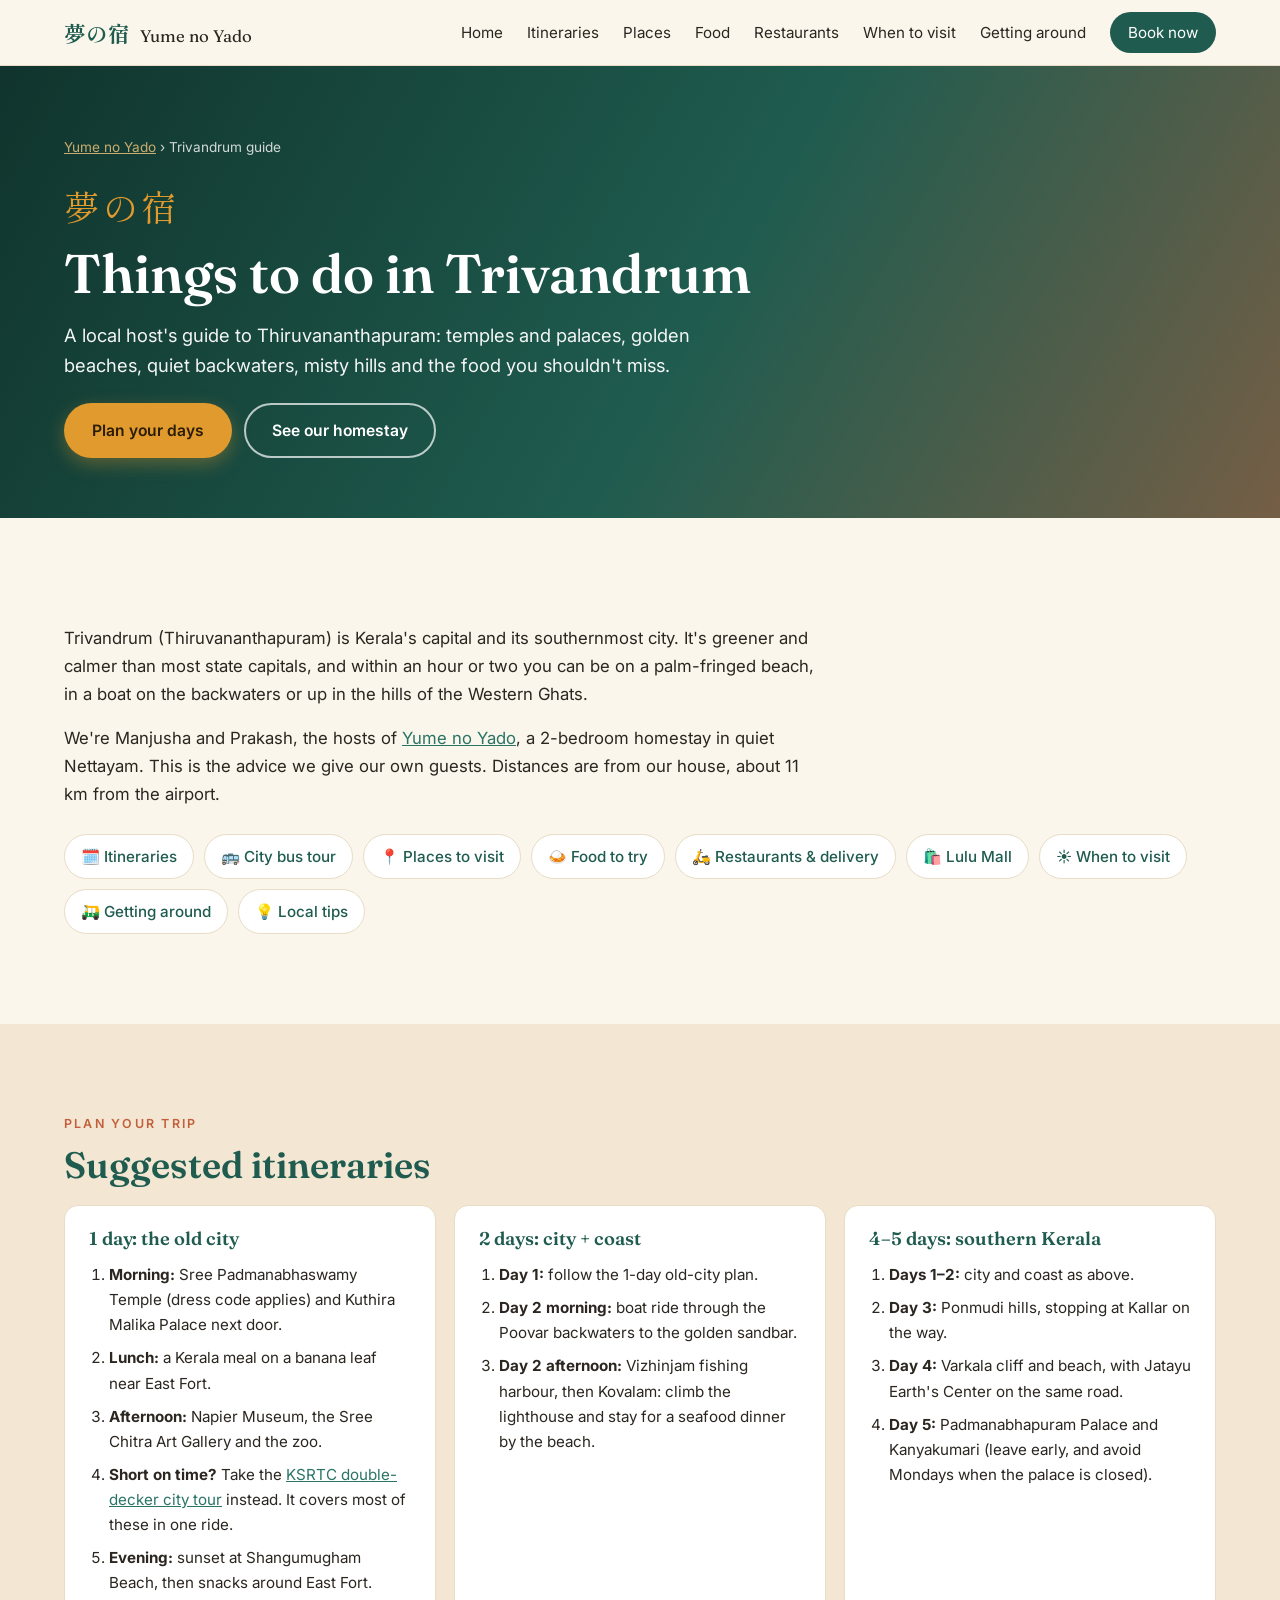
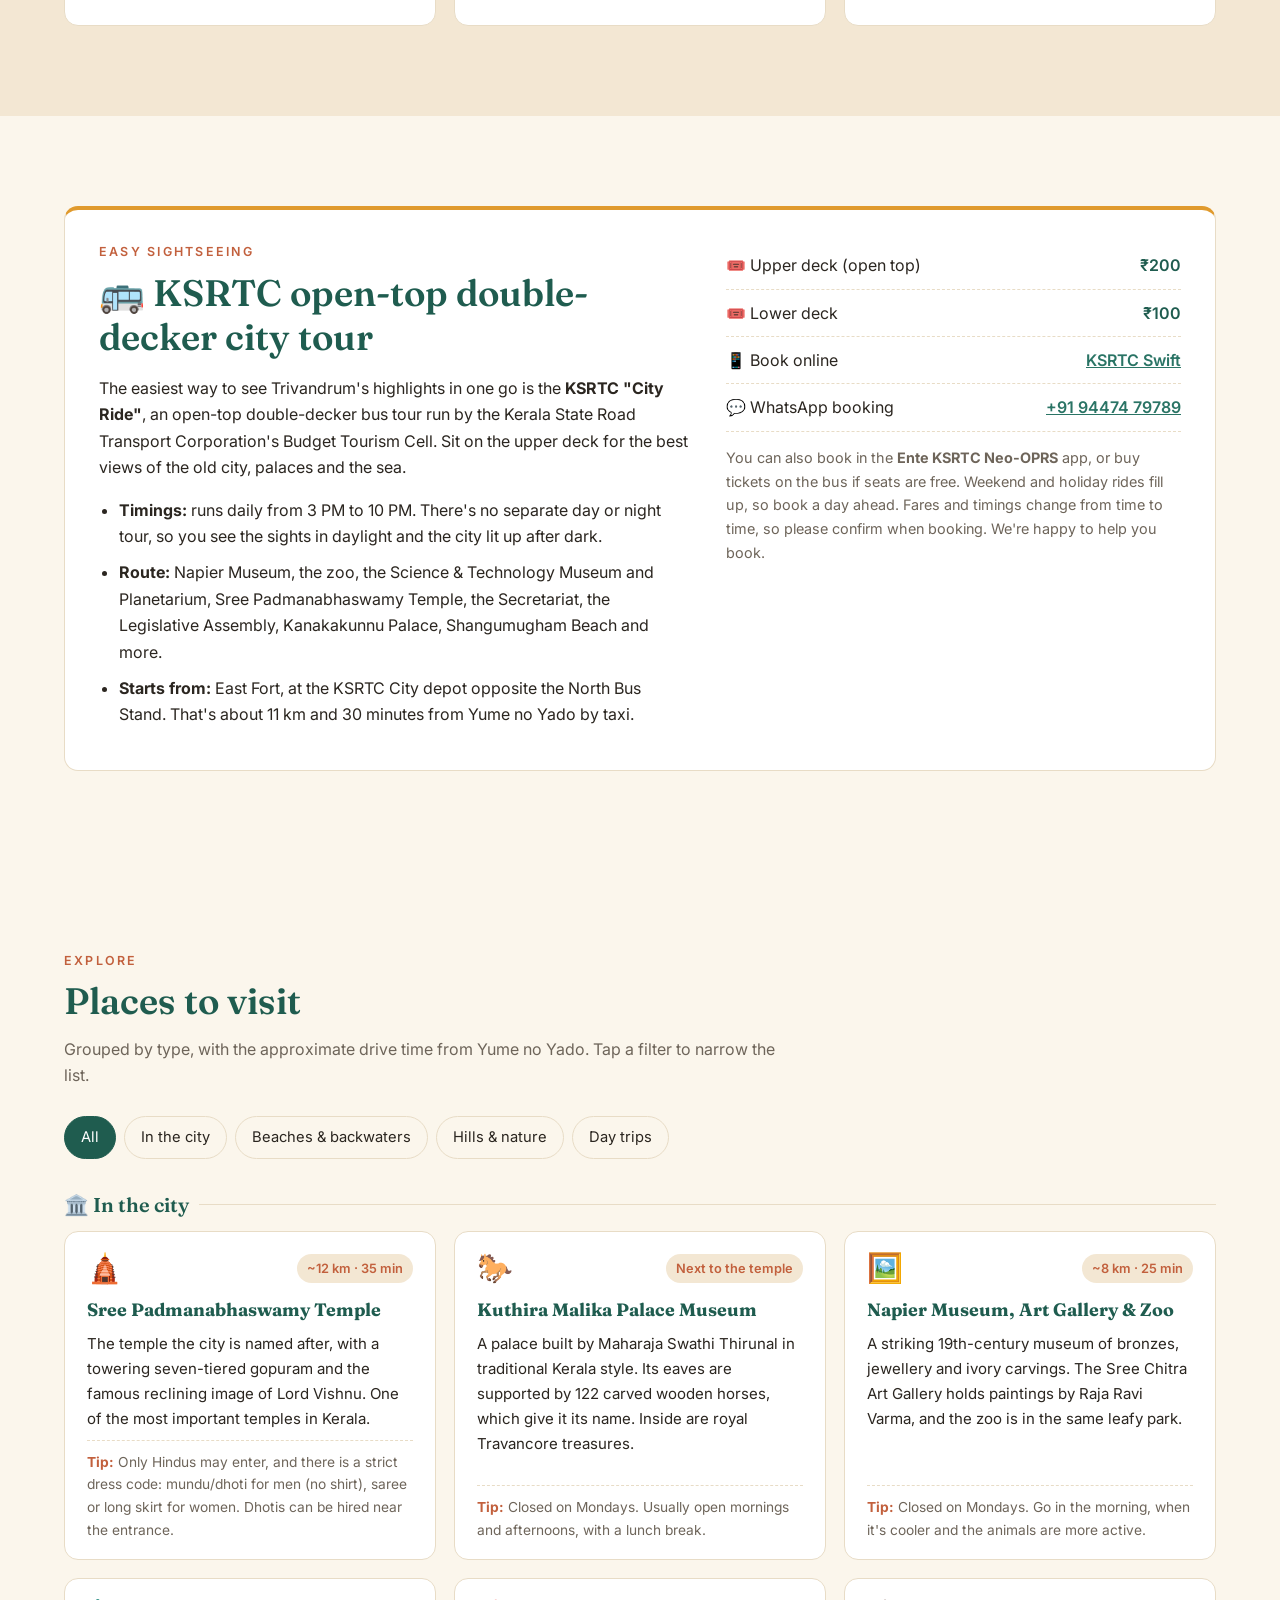
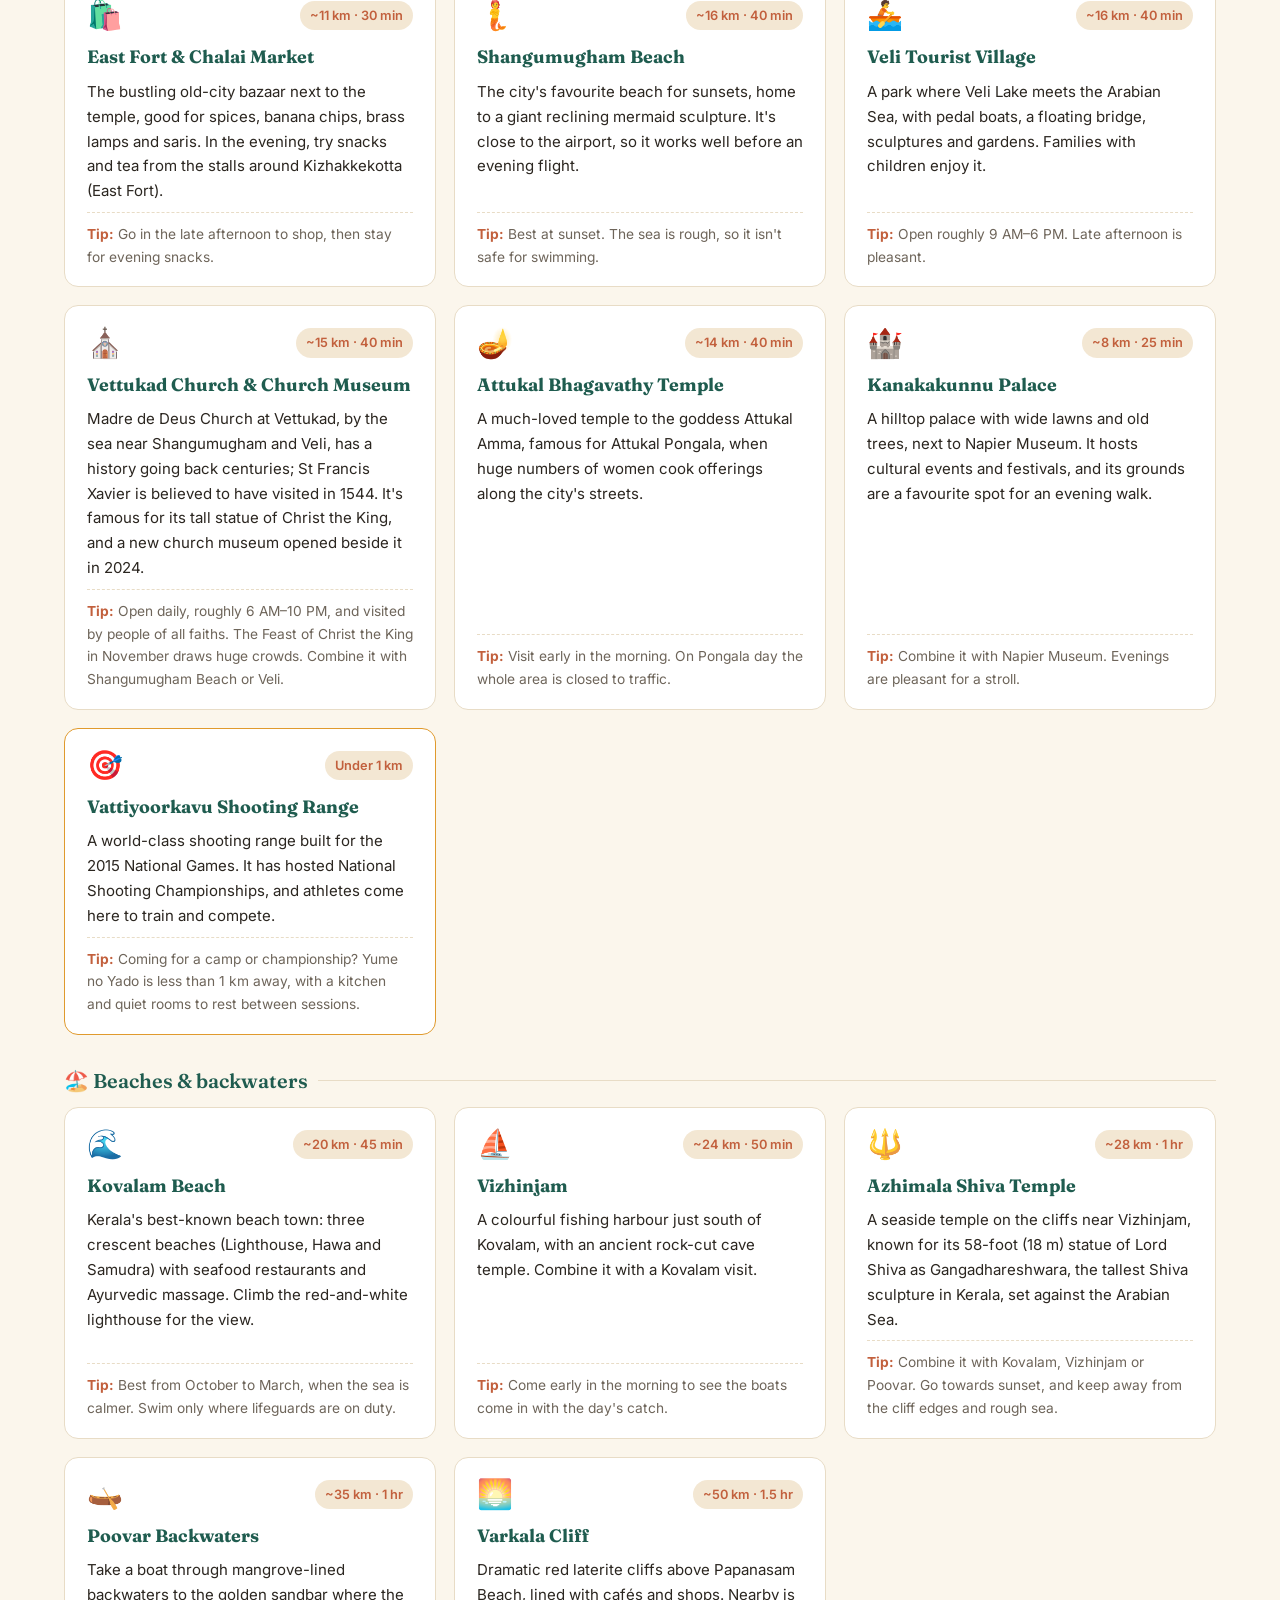
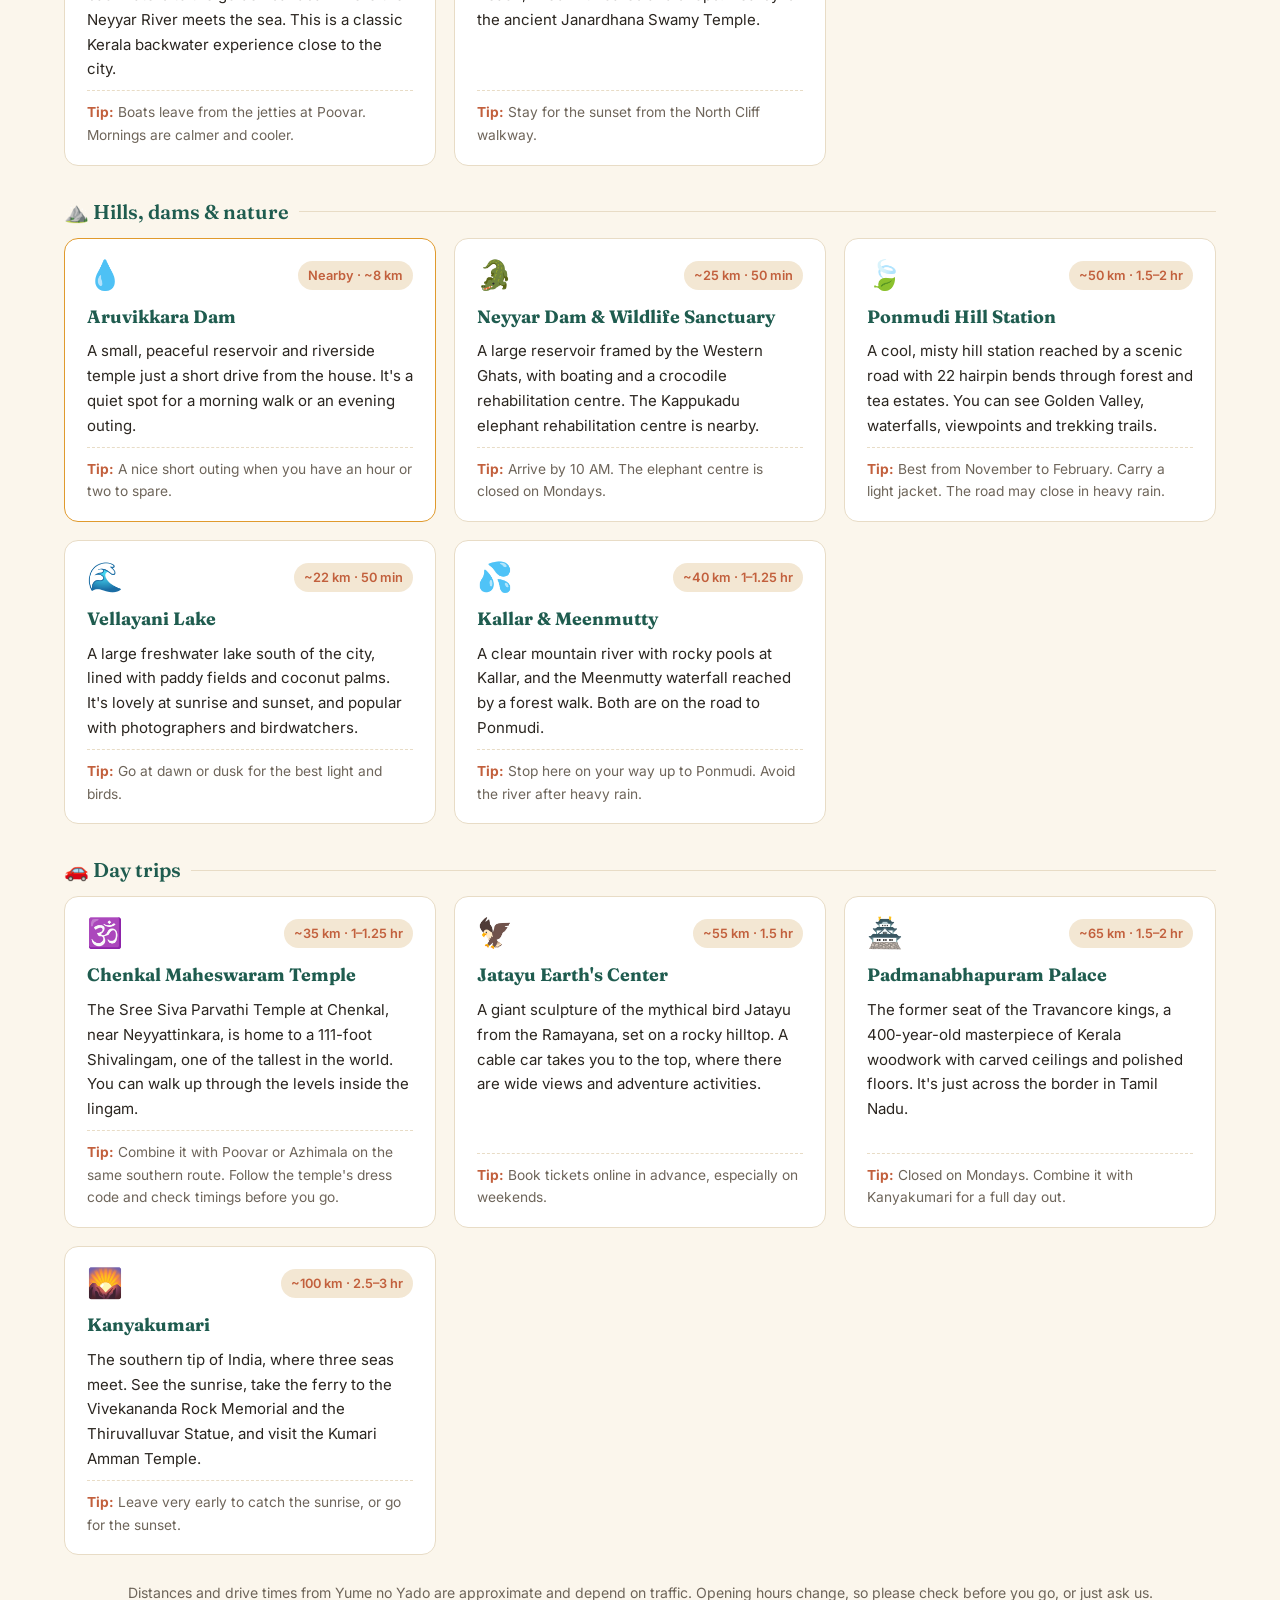
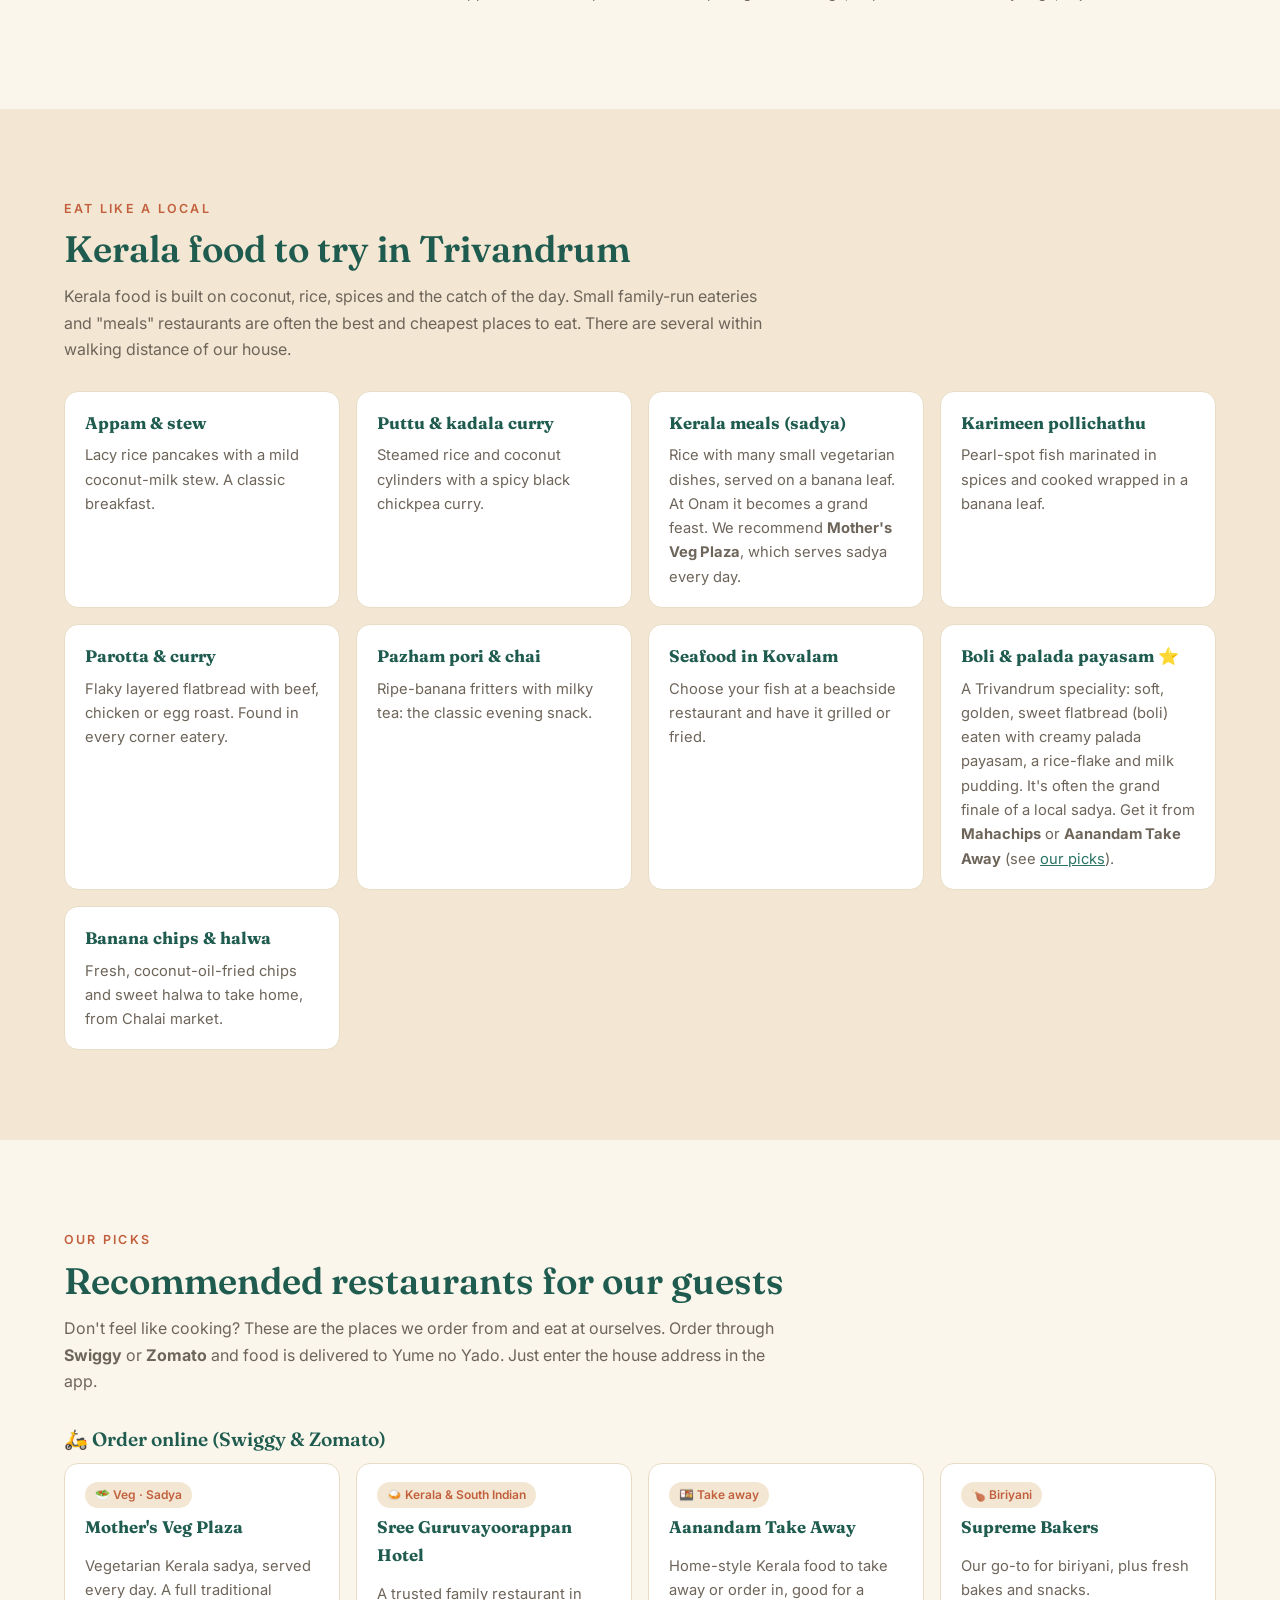
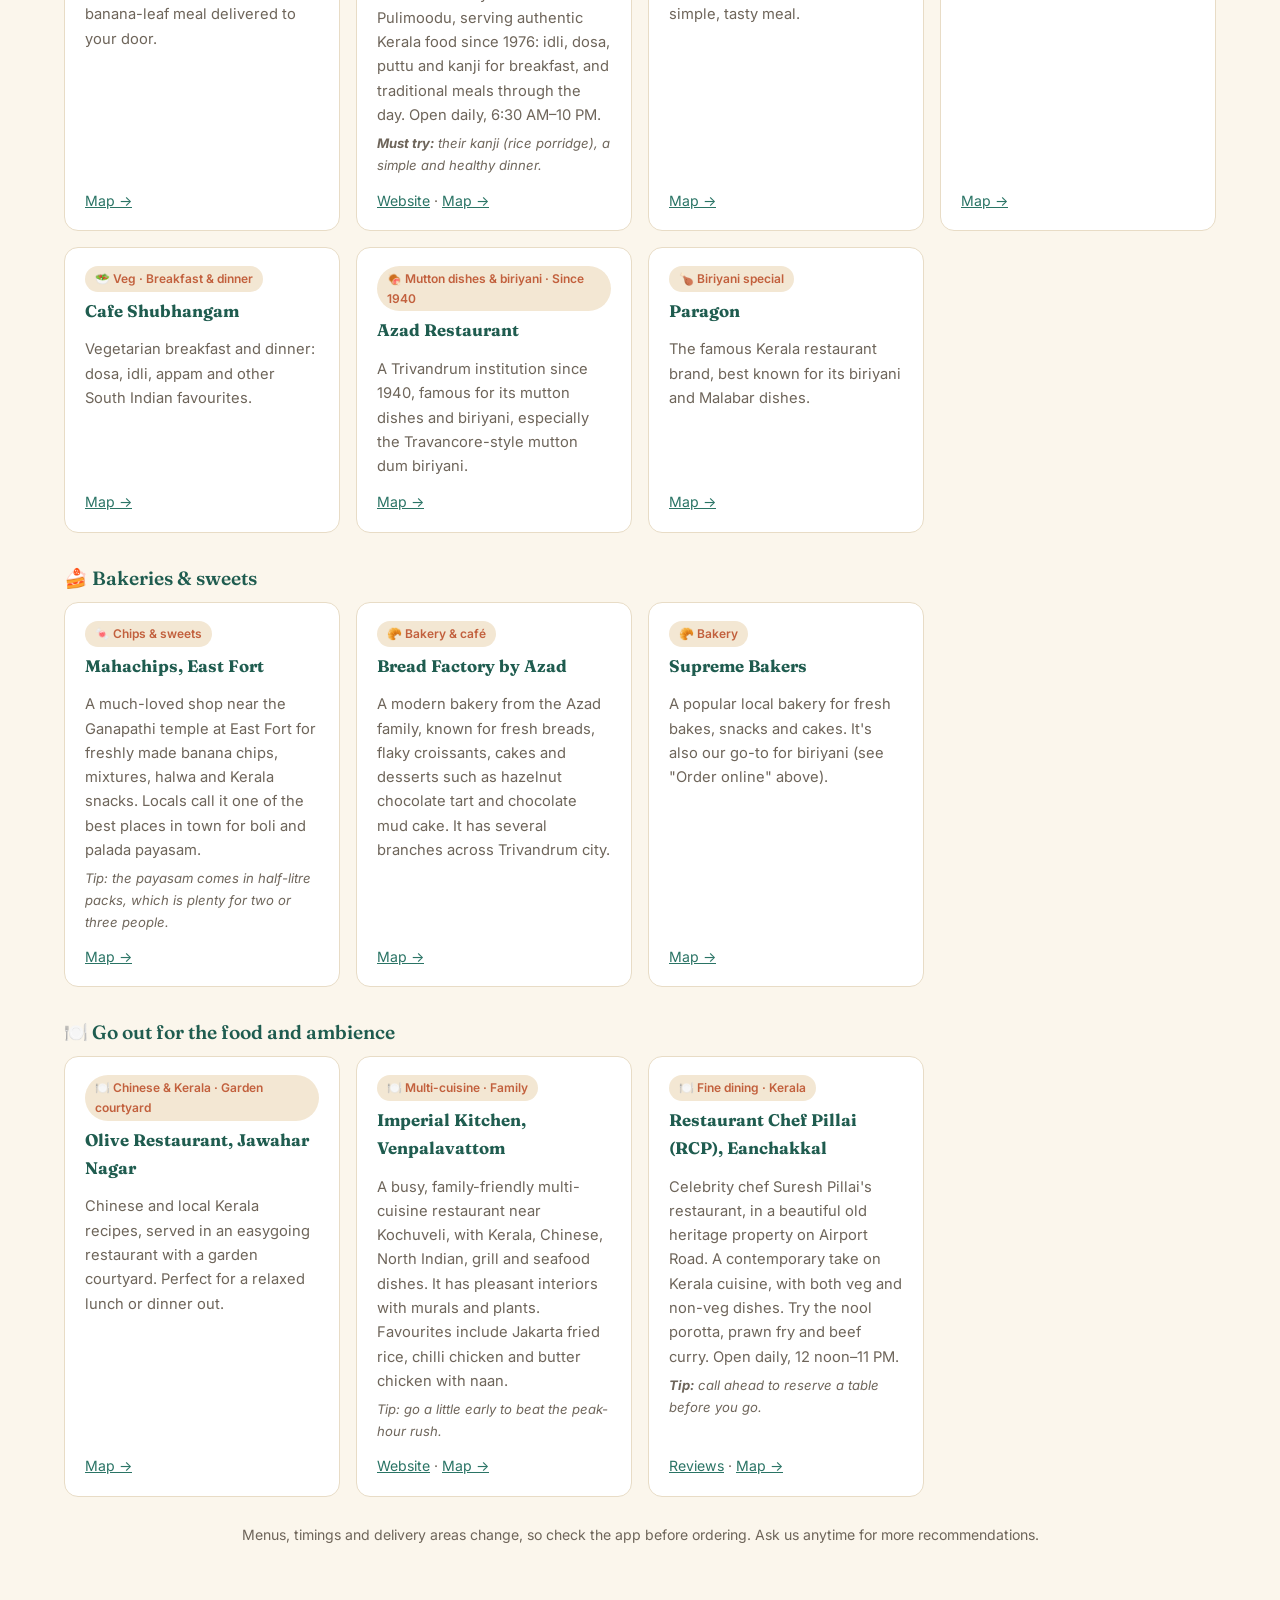
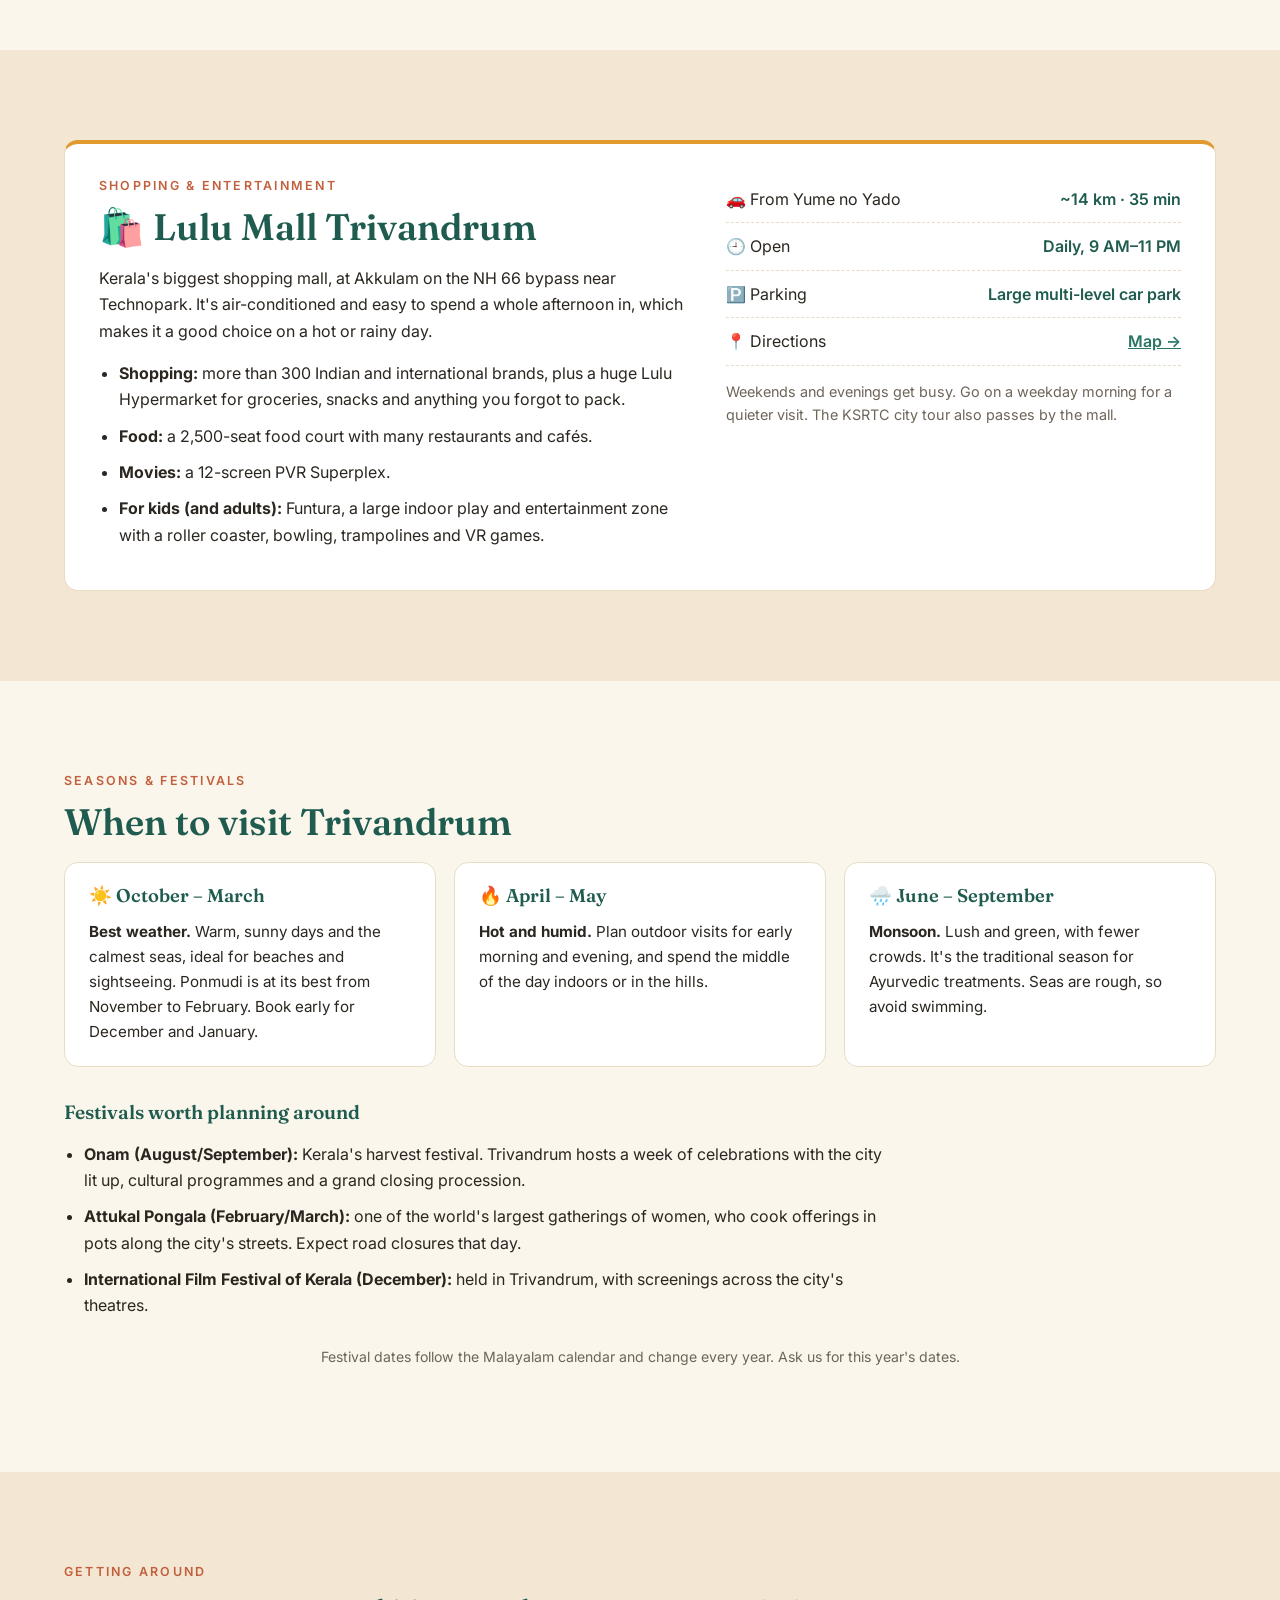
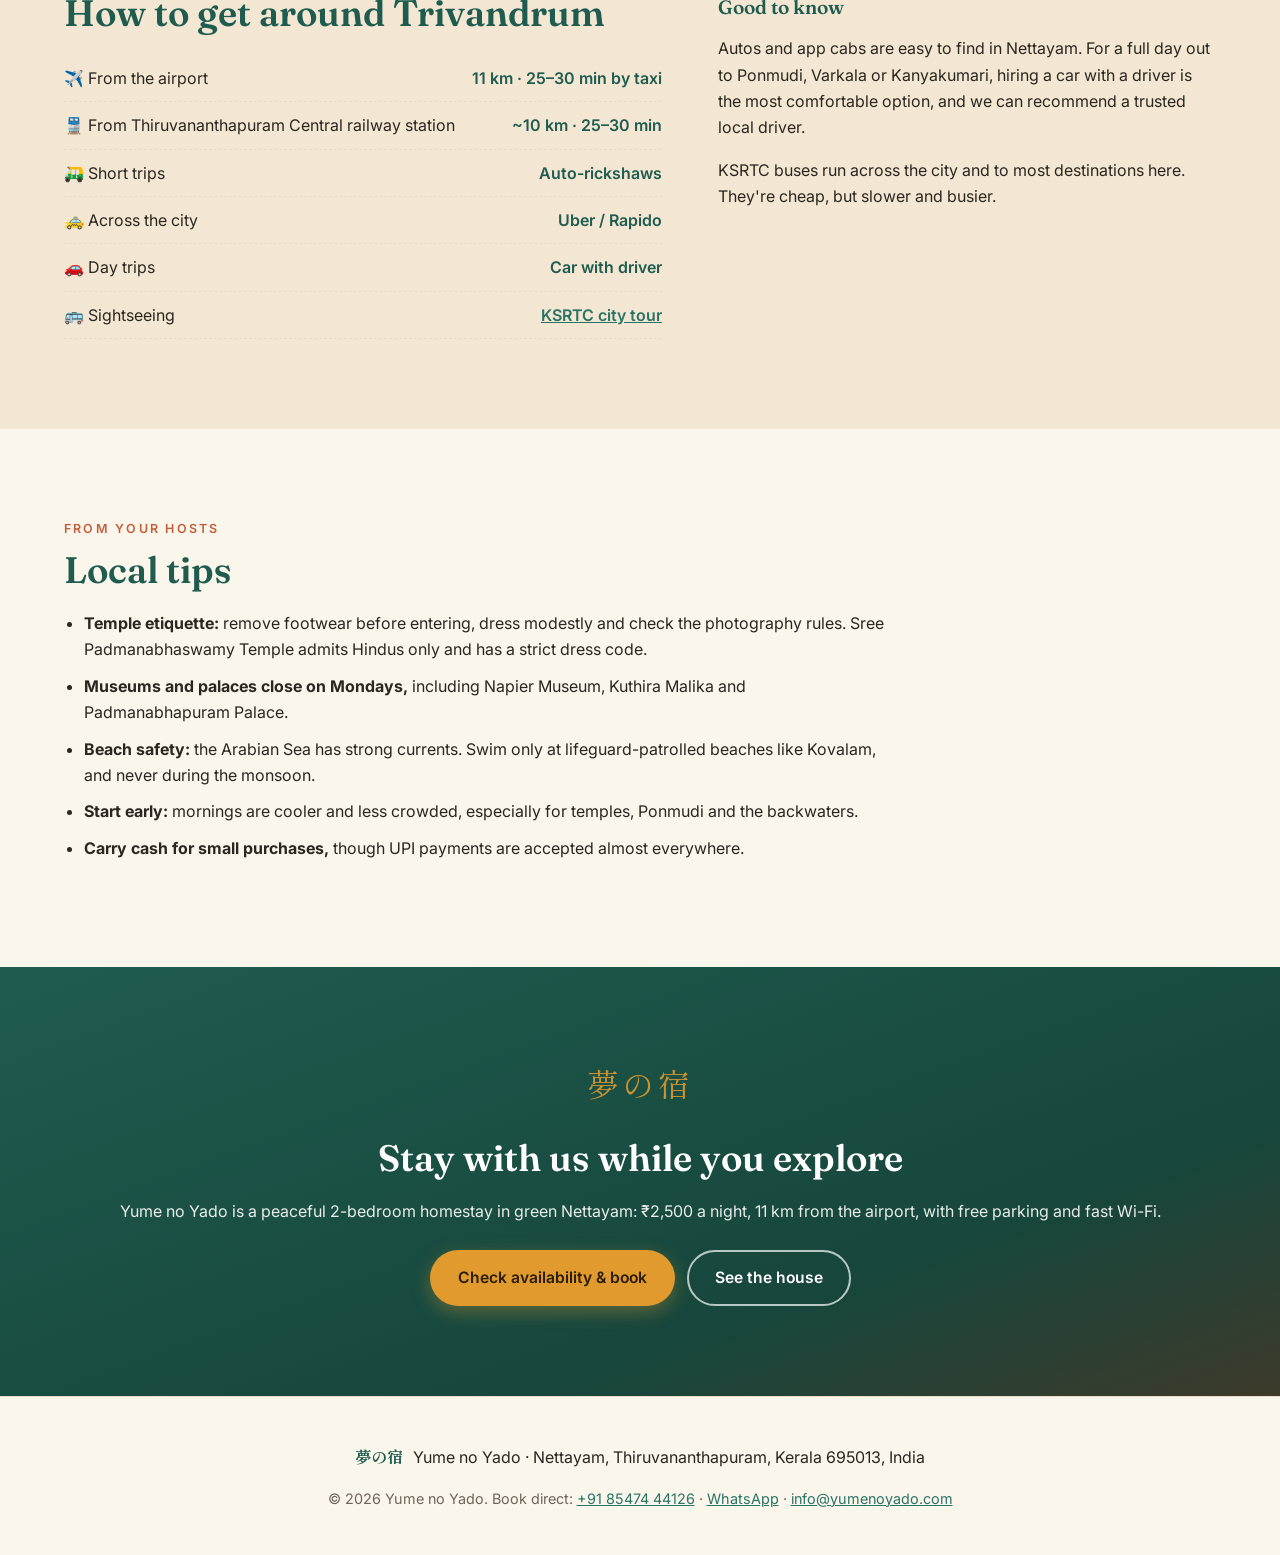
==== things-to-do-in-trivandrum.html @ 9e0d8db3 "Add Supreme Bakers to bakeries" ====
<!DOCTYPE html>
<!--
  Yume no Yado — "Things to do in Trivandrum" guide page
  Uses the same style.css and script.js as the main page.
  Look for "EDIT" comments for things you may want to change.
-->
<html lang="en-IN">
<head>
  <meta charset="UTF-8">
  <meta name="viewport" content="width=device-width, initial-scale=1.0">

  <!-- ===== SEO ===== -->
  <title>Things to Do in Trivandrum: A Local Guide | Yume no Yado</title>
  <meta name="description" content="A local host's guide to Trivandrum: temples, palaces, Kovalam and Varkala beaches, Poovar backwaters, Ponmudi hills, food to try, itineraries and the best time to visit.">
  <link rel="canonical" href="https://yumenoyado.com/things-to-do-in-trivandrum">
  <meta name="robots" content="index, follow">
  <meta name="theme-color" content="#10342d">
  <meta property="og:type" content="article">
  <meta property="og:site_name" content="Yume no Yado (The Dream Inn)">
  <meta property="og:url" content="https://yumenoyado.com/things-to-do-in-trivandrum">
  <meta property="og:title" content="Things to Do in Trivandrum – a local host's guide">
  <meta property="og:description" content="Temples, beaches, backwaters, hills, food and itineraries for Thiruvananthapuram, from the hosts of Yume no Yado.">
  <meta property="og:image" content="https://yumenoyado.com/images/living-room.jpg">
  <meta property="og:locale" content="en_IN">
  <meta name="twitter:card" content="summary_large_image">

  <link rel="preconnect" href="https://fonts.googleapis.com">
  <link rel="preconnect" href="https://fonts.gstatic.com" crossorigin>
  <link href="https://fonts.googleapis.com/css2?family=Shippori+Mincho:wght@500;700&family=Fraunces:opsz,wght@9..144,500;9..144,600&family=Inter:wght@400;500;600&display=swap" rel="stylesheet">

  <style>.book-bar, .nav-book { display: none; }</style>
  <!-- EDIT: bump the ?v= number whenever style.css or script.js changes -->
  <link rel="stylesheet" href="style.css?v=7">
</head>
<body>

<!-- ================= NAVIGATION ================= -->
<header class="nav" id="top">
  <a href="index.html" class="brand">
    <span class="brand-jp">夢の宿</span>
    <span class="brand-en">Yume no Yado</span>
  </a>
  <a href="index.html#book" class="nav-book">Book</a>
  <button class="menu-btn" aria-label="Open menu" aria-expanded="false">☰</button>
  <nav class="menu">
    <a href="index.html">Home</a>
    <a href="#itineraries">Itineraries</a>
    <a href="#places">Places</a>
    <a href="#food">Food</a>
    <a href="#restaurants">Restaurants</a>
    <a href="#when">When to visit</a>
    <a href="#getting-around">Getting around</a>
    <a href="index.html#book" class="nav-cta">Book now</a>
  </nav>
</header>

<!-- ================= PAGE HEADER ================= -->
<section class="page-hero">
  <div class="inner">
    <p class="crumbs"><a href="index.html">Yume no Yado</a> › Trivandrum guide</p>
    <p class="hero-kanji">夢の宿</p>
    <h1>Things to do in Trivandrum</h1>
    <p class="hero-sub">A local host's guide to Thiruvananthapuram: temples and palaces, golden beaches, quiet backwaters, misty hills and the food you shouldn't miss.</p>
    <div class="hero-actions">
      <a href="#itineraries" class="btn btn-primary">Plan your days</a>
      <a href="index.html" class="btn btn-ghost">See our homestay</a>
    </div>
  </div>
</section>

<!-- ================= INTRO ================= -->
<section class="section">
  <div class="guide-intro">
    <p>Trivandrum (Thiruvananthapuram) is Kerala's capital and its southernmost city. It's greener and calmer than most state capitals, and within an hour or two you can be on a palm-fringed beach, in a boat on the backwaters or up in the hills of the Western Ghats.</p>
    <p>We're Manjusha and Prakash, the hosts of <a href="index.html">Yume no Yado</a>, a 2-bedroom homestay in quiet Nettayam. This is the advice we give our own guests. Distances are from our house, about 11 km from the airport.</p>
  </div>
  <nav class="toc" aria-label="On this page">
    <a href="#itineraries">🗓️ Itineraries</a>
    <a href="#city-tour">🚌 City bus tour</a>
    <a href="#places">📍 Places to visit</a>
    <a href="#food">🍛 Food to try</a>
    <a href="#restaurants">🛵 Restaurants &amp; delivery</a>
    <a href="#lulu-mall">🛍️ Lulu Mall</a>
    <a href="#when">☀️ When to visit</a>
    <a href="#getting-around">🛺 Getting around</a>
    <a href="#tips">💡 Local tips</a>
  </nav>
</section>

<!-- ================= ITINERARIES ================= -->
<section id="itineraries" class="section tinted">
  <div class="inner">
    <p class="eyebrow">Plan your trip</p>
    <h2>Suggested itineraries</h2>
    <div class="itin-grid">
      <article class="itin">
        <h3>1 day: the old city</h3>
        <ol>
          <li><b>Morning:</b> Sree Padmanabhaswamy Temple (dress code applies) and Kuthira Malika Palace next door.</li>
          <li><b>Lunch:</b> a Kerala meal on a banana leaf near East Fort.</li>
          <li><b>Afternoon:</b> Napier Museum, the Sree Chitra Art Gallery and the zoo.</li>
          <li><b>Short on time?</b> Take the <a href="#city-tour">KSRTC double-decker city tour</a> instead. It covers most of these in one ride.</li>
          <li><b>Evening:</b> sunset at Shangumugham Beach, then snacks around East Fort.</li>
        </ol>
      </article>
      <article class="itin">
        <h3>2 days: city + coast</h3>
        <ol>
          <li><b>Day 1:</b> follow the 1-day old-city plan.</li>
          <li><b>Day 2 morning:</b> boat ride through the Poovar backwaters to the golden sandbar.</li>
          <li><b>Day 2 afternoon:</b> Vizhinjam fishing harbour, then Kovalam: climb the lighthouse and stay for a seafood dinner by the beach.</li>
        </ol>
      </article>
      <article class="itin">
        <h3>4–5 days: southern Kerala</h3>
        <ol>
          <li><b>Days 1–2:</b> city and coast as above.</li>
          <li><b>Day 3:</b> Ponmudi hills, stopping at Kallar on the way.</li>
          <li><b>Day 4:</b> Varkala cliff and beach, with Jatayu Earth's Center on the same road.</li>
          <li><b>Day 5:</b> Padmanabhapuram Palace and Kanyakumari (leave early, and avoid Mondays when the palace is closed).</li>
        </ol>
      </article>
    </div>
  </div>
</section>

<!-- ================= KSRTC CITY TOUR ================= -->
<!-- EDIT: KSRTC changes fares and timings from time to time. Last checked October 2026. -->
<section id="city-tour" class="section">
  <div class="tour-card">
    <div class="tour-text">
      <p class="eyebrow">Easy sightseeing</p>
      <h2>🚌 KSRTC open-top double-decker city tour</h2>
      <p>The easiest way to see Trivandrum's highlights in one go is the <b>KSRTC "City Ride"</b>, an open-top double-decker bus tour run by the Kerala State Road Transport Corporation's Budget Tourism Cell. Sit on the upper deck for the best views of the old city, palaces and the sea.</p>
      <ul class="tour-list">
        <li><b>Timings:</b> runs daily from 3 PM to 10 PM. There's no separate day or night tour, so you see the sights in daylight and the city lit up after dark.</li>
        <li><b>Route:</b> Napier Museum, the zoo, the Science &amp; Technology Museum and Planetarium, Sree Padmanabhaswamy Temple, the Secretariat, the Legislative Assembly, Kanakakunnu Palace, Shangumugham Beach and more.</li>
        <li><b>Starts from:</b> East Fort, at the KSRTC City depot opposite the North Bus Stand. That's about 11 km and 30 minutes from Yume no Yado by taxi.</li>
      </ul>
    </div>
    <div class="tour-facts">
      <ul class="distances">
        <li><span>🎟️ Upper deck (open top)</span><b>₹200</b></li>
        <li><span>🎟️ Lower deck</span><b>₹100</b></li>
        <li><span>📱 Book online</span><b><a href="https://onlineksrtcswift.com/" target="_blank" rel="noopener">KSRTC Swift</a></b></li>
        <li><span>💬 WhatsApp booking</span><b><a href="https://wa.me/919447479789" target="_blank" rel="noopener">+91 94474 79789</a></b></li>
      </ul>
      <p class="tour-note">You can also book in the <b>Ente KSRTC Neo-OPRS</b> app, or buy tickets on the bus if seats are free. Weekend and holiday rides fill up, so book a day ahead. Fares and timings change from time to time, so please confirm when booking. We're happy to help you book.</p>
    </div>
  </div>
</section>

<!-- ================= PLACES ================= -->
<!-- EDIT: these cards match the main page. Distances/times are approximate from Yume no Yado. -->
<section id="places" class="section">
  <p class="eyebrow">Explore</p>
  <h2>Places to visit</h2>
  <p class="intro">Grouped by type, with the approximate drive time from Yume no Yado. Tap a filter to narrow the list.</p>
  <div class="attr-tabs" role="tablist">
    <button class="active" data-filter="all">All</button>
    <button data-filter="city">In the city</button>
    <button data-filter="beach">Beaches &amp; backwaters</button>
    <button data-filter="nature">Hills &amp; nature</button>
    <button data-filter="day">Day trips</button>
  </div>

  <div class="attr-group" data-group="city">
    <h3>🏛️ In the city</h3>
    <div class="attr-grid">
      <article class="attr">
        <div class="attr-top"><span class="attr-ico">🛕</span><span class="dist">~12 km · 35 min</span></div>
        <h4>Sree Padmanabhaswamy Temple</h4>
        <p>The temple the city is named after, with a towering seven-tiered gopuram and the famous reclining image of Lord Vishnu. One of the most important temples in Kerala.</p>
        <p class="tip"><b>Tip:</b> Only Hindus may enter, and there is a strict dress code: mundu/dhoti for men (no shirt), saree or long skirt for women. Dhotis can be hired near the entrance.</p>
      </article>
      <article class="attr">
        <div class="attr-top"><span class="attr-ico">🐎</span><span class="dist">Next to the temple</span></div>
        <h4>Kuthira Malika Palace Museum</h4>
        <p>A palace built by Maharaja Swathi Thirunal in traditional Kerala style. Its eaves are supported by 122 carved wooden horses, which give it its name. Inside are royal Travancore treasures.</p>
        <p class="tip"><b>Tip:</b> Closed on Mondays. Usually open mornings and afternoons, with a lunch break.</p>
      </article>
      <article class="attr">
        <div class="attr-top"><span class="attr-ico">🖼️</span><span class="dist">~8 km · 25 min</span></div>
        <h4>Napier Museum, Art Gallery &amp; Zoo</h4>
        <p>A striking 19th-century museum of bronzes, jewellery and ivory carvings. The Sree Chitra Art Gallery holds paintings by Raja Ravi Varma, and the zoo is in the same leafy park.</p>
        <p class="tip"><b>Tip:</b> Closed on Mondays. Go in the morning, when it's cooler and the animals are more active.</p>
      </article>
      <article class="attr">
        <div class="attr-top"><span class="attr-ico">🛍️</span><span class="dist">~11 km · 30 min</span></div>
        <h4>East Fort &amp; Chalai Market</h4>
        <p>The bustling old-city bazaar next to the temple, good for spices, banana chips, brass lamps and saris. In the evening, try snacks and tea from the stalls around Kizhakkekotta (East Fort).</p>
        <p class="tip"><b>Tip:</b> Go in the late afternoon to shop, then stay for evening snacks.</p>
      </article>
      <article class="attr">
        <div class="attr-top"><span class="attr-ico">🧜</span><span class="dist">~16 km · 40 min</span></div>
        <h4>Shangumugham Beach</h4>
        <p>The city's favourite beach for sunsets, home to a giant reclining mermaid sculpture. It's close to the airport, so it works well before an evening flight.</p>
        <p class="tip"><b>Tip:</b> Best at sunset. The sea is rough, so it isn't safe for swimming.</p>
      </article>
      <article class="attr">
        <div class="attr-top"><span class="attr-ico">🚣</span><span class="dist">~16 km · 40 min</span></div>
        <h4>Veli Tourist Village</h4>
        <p>A park where Veli Lake meets the Arabian Sea, with pedal boats, a floating bridge, sculptures and gardens. Families with children enjoy it.</p>
        <p class="tip"><b>Tip:</b> Open roughly 9 AM–6 PM. Late afternoon is pleasant.</p>
      </article>
      <article class="attr">
        <div class="attr-top"><span class="attr-ico">⛪</span><span class="dist">~15 km · 40 min</span></div>
        <h4>Vettukad Church &amp; Church Museum</h4>
        <p>Madre de Deus Church at Vettukad, by the sea near Shangumugham and Veli, has a history going back centuries; St Francis Xavier is believed to have visited in 1544. It's famous for its tall statue of Christ the King, and a new church museum opened beside it in 2024.</p>
        <p class="tip"><b>Tip:</b> Open daily, roughly 6 AM–10 PM, and visited by people of all faiths. The Feast of Christ the King in November draws huge crowds. Combine it with Shangumugham Beach or Veli.</p>
      </article>
      <article class="attr">
        <div class="attr-top"><span class="attr-ico">🪔</span><span class="dist">~14 km · 40 min</span></div>
        <h4>Attukal Bhagavathy Temple</h4>
        <p>A much-loved temple to the goddess Attukal Amma, famous for Attukal Pongala, when huge numbers of women cook offerings along the city's streets.</p>
        <p class="tip"><b>Tip:</b> Visit early in the morning. On Pongala day the whole area is closed to traffic.</p>
      </article>
      <article class="attr">
        <div class="attr-top"><span class="attr-ico">🏰</span><span class="dist">~8 km · 25 min</span></div>
        <h4>Kanakakunnu Palace</h4>
        <p>A hilltop palace with wide lawns and old trees, next to Napier Museum. It hosts cultural events and festivals, and its grounds are a favourite spot for an evening walk.</p>
        <p class="tip"><b>Tip:</b> Combine it with Napier Museum. Evenings are pleasant for a stroll.</p>
      </article>
      <article class="attr near">
        <div class="attr-top"><span class="attr-ico">🎯</span><span class="dist">Under 1 km</span></div>
        <h4>Vattiyoorkavu Shooting Range</h4>
        <p>A world-class shooting range built for the 2015 National Games. It has hosted National Shooting Championships, and athletes come here to train and compete.</p>
        <p class="tip"><b>Tip:</b> Coming for a camp or championship? Yume no Yado is less than 1 km away, with a kitchen and quiet rooms to rest between sessions.</p>
      </article>
    </div>
  </div>

  <div class="attr-group" data-group="beach">
    <h3>🏖️ Beaches &amp; backwaters</h3>
    <div class="attr-grid">
      <article class="attr">
        <div class="attr-top"><span class="attr-ico">🌊</span><span class="dist">~20 km · 45 min</span></div>
        <h4>Kovalam Beach</h4>
        <p>Kerala's best-known beach town: three crescent beaches (Lighthouse, Hawa and Samudra) with seafood restaurants and Ayurvedic massage. Climb the red-and-white lighthouse for the view.</p>
        <p class="tip"><b>Tip:</b> Best from October to March, when the sea is calmer. Swim only where lifeguards are on duty.</p>
      </article>
      <article class="attr">
        <div class="attr-top"><span class="attr-ico">⛵</span><span class="dist">~24 km · 50 min</span></div>
        <h4>Vizhinjam</h4>
        <p>A colourful fishing harbour just south of Kovalam, with an ancient rock-cut cave temple. Combine it with a Kovalam visit.</p>
        <p class="tip"><b>Tip:</b> Come early in the morning to see the boats come in with the day's catch.</p>
      </article>
      <article class="attr">
        <div class="attr-top"><span class="attr-ico">🔱</span><span class="dist">~28 km · 1 hr</span></div>
        <h4>Azhimala Shiva Temple</h4>
        <p>A seaside temple on the cliffs near Vizhinjam, known for its 58-foot (18 m) statue of Lord Shiva as Gangadhareshwara, the tallest Shiva sculpture in Kerala, set against the Arabian Sea.</p>
        <p class="tip"><b>Tip:</b> Combine it with Kovalam, Vizhinjam or Poovar. Go towards sunset, and keep away from the cliff edges and rough sea.</p>
      </article>
      <article class="attr">
        <div class="attr-top"><span class="attr-ico">🛶</span><span class="dist">~35 km · 1 hr</span></div>
        <h4>Poovar Backwaters</h4>
        <p>Take a boat through mangrove-lined backwaters to the golden sandbar where the Neyyar River meets the sea. This is a classic Kerala backwater experience close to the city.</p>
        <p class="tip"><b>Tip:</b> Boats leave from the jetties at Poovar. Mornings are calmer and cooler.</p>
      </article>
      <article class="attr">
        <div class="attr-top"><span class="attr-ico">🌅</span><span class="dist">~50 km · 1.5 hr</span></div>
        <h4>Varkala Cliff</h4>
        <p>Dramatic red laterite cliffs above Papanasam Beach, lined with cafés and shops. Nearby is the ancient Janardhana Swamy Temple.</p>
        <p class="tip"><b>Tip:</b> Stay for the sunset from the North Cliff walkway.</p>
      </article>
    </div>
  </div>

  <div class="attr-group" data-group="nature">
    <h3>⛰️ Hills, dams &amp; nature</h3>
    <div class="attr-grid">
      <article class="attr near">
        <div class="attr-top"><span class="attr-ico">💧</span><span class="dist">Nearby · ~8 km</span></div>
        <h4>Aruvikkara Dam</h4>
        <p>A small, peaceful reservoir and riverside temple just a short drive from the house. It's a quiet spot for a morning walk or an evening outing.</p>
        <p class="tip"><b>Tip:</b> A nice short outing when you have an hour or two to spare.</p>
      </article>
      <article class="attr">
        <div class="attr-top"><span class="attr-ico">🐊</span><span class="dist">~25 km · 50 min</span></div>
        <h4>Neyyar Dam &amp; Wildlife Sanctuary</h4>
        <p>A large reservoir framed by the Western Ghats, with boating and a crocodile rehabilitation centre. The Kappukadu elephant rehabilitation centre is nearby.</p>
        <p class="tip"><b>Tip:</b> Arrive by 10 AM. The elephant centre is closed on Mondays.</p>
      </article>
      <article class="attr">
        <div class="attr-top"><span class="attr-ico">🍃</span><span class="dist">~50 km · 1.5–2 hr</span></div>
        <h4>Ponmudi Hill Station</h4>
        <p>A cool, misty hill station reached by a scenic road with 22 hairpin bends through forest and tea estates. You can see Golden Valley, waterfalls, viewpoints and trekking trails.</p>
        <p class="tip"><b>Tip:</b> Best from November to February. Carry a light jacket. The road may close in heavy rain.</p>
      </article>
      <article class="attr">
        <div class="attr-top"><span class="attr-ico">🌊</span><span class="dist">~22 km · 50 min</span></div>
        <h4>Vellayani Lake</h4>
        <p>A large freshwater lake south of the city, lined with paddy fields and coconut palms. It's lovely at sunrise and sunset, and popular with photographers and birdwatchers.</p>
        <p class="tip"><b>Tip:</b> Go at dawn or dusk for the best light and birds.</p>
      </article>
      <article class="attr">
        <div class="attr-top"><span class="attr-ico">💦</span><span class="dist">~40 km · 1–1.25 hr</span></div>
        <h4>Kallar &amp; Meenmutty</h4>
        <p>A clear mountain river with rocky pools at Kallar, and the Meenmutty waterfall reached by a forest walk. Both are on the road to Ponmudi.</p>
        <p class="tip"><b>Tip:</b> Stop here on your way up to Ponmudi. Avoid the river after heavy rain.</p>
      </article>
    </div>
  </div>

  <div class="attr-group" data-group="day">
    <h3>🚗 Day trips</h3>
    <div class="attr-grid">
      <article class="attr">
        <div class="attr-top"><span class="attr-ico">🕉️</span><span class="dist">~35 km · 1–1.25 hr</span></div>
        <h4>Chenkal Maheswaram Temple</h4>
        <p>The Sree Siva Parvathi Temple at Chenkal, near Neyyattinkara, is home to a 111-foot Shivalingam, one of the tallest in the world. You can walk up through the levels inside the lingam.</p>
        <p class="tip"><b>Tip:</b> Combine it with Poovar or Azhimala on the same southern route. Follow the temple's dress code and check timings before you go.</p>
      </article>
      <article class="attr">
        <div class="attr-top"><span class="attr-ico">🦅</span><span class="dist">~55 km · 1.5 hr</span></div>
        <h4>Jatayu Earth's Center</h4>
        <p>A giant sculpture of the mythical bird Jatayu from the Ramayana, set on a rocky hilltop. A cable car takes you to the top, where there are wide views and adventure activities.</p>
        <p class="tip"><b>Tip:</b> Book tickets online in advance, especially on weekends.</p>
      </article>
      <article class="attr">
        <div class="attr-top"><span class="attr-ico">🏯</span><span class="dist">~65 km · 1.5–2 hr</span></div>
        <h4>Padmanabhapuram Palace</h4>
        <p>The former seat of the Travancore kings, a 400-year-old masterpiece of Kerala woodwork with carved ceilings and polished floors. It's just across the border in Tamil Nadu.</p>
        <p class="tip"><b>Tip:</b> Closed on Mondays. Combine it with Kanyakumari for a full day out.</p>
      </article>
      <article class="attr">
        <div class="attr-top"><span class="attr-ico">🌄</span><span class="dist">~100 km · 2.5–3 hr</span></div>
        <h4>Kanyakumari</h4>
        <p>The southern tip of India, where three seas meet. See the sunrise, take the ferry to the Vivekananda Rock Memorial and the Thiruvalluvar Statue, and visit the Kumari Amman Temple.</p>
        <p class="tip"><b>Tip:</b> Leave very early to catch the sunrise, or go for the sunset.</p>
      </article>
    </div>
  </div>

  <p class="attr-note">Distances and drive times from Yume no Yado are approximate and depend on traffic. Opening hours change, so please check before you go, or just ask us.</p>
</section>

<!-- ================= FOOD ================= -->
<section id="food" class="section tinted">
  <div class="inner">
    <p class="eyebrow">Eat like a local</p>
    <h2>Kerala food to try in Trivandrum</h2>
    <p class="intro">Kerala food is built on coconut, rice, spices and the catch of the day. Small family-run eateries and "meals" restaurants are often the best and cheapest places to eat. There are several within walking distance of our house.</p>
    <div class="food-grid">
      <div class="food"><h4>Appam &amp; stew</h4><p>Lacy rice pancakes with a mild coconut-milk stew. A classic breakfast.</p></div>
      <div class="food"><h4>Puttu &amp; kadala curry</h4><p>Steamed rice and coconut cylinders with a spicy black chickpea curry.</p></div>
      <div class="food"><h4>Kerala meals (sadya)</h4><p>Rice with many small vegetarian dishes, served on a banana leaf. At Onam it becomes a grand feast. We recommend <b>Mother's Veg Plaza</b>, which serves sadya every day.</p></div>
      <div class="food"><h4>Karimeen pollichathu</h4><p>Pearl-spot fish marinated in spices and cooked wrapped in a banana leaf.</p></div>
      <div class="food"><h4>Parotta &amp; curry</h4><p>Flaky layered flatbread with beef, chicken or egg roast. Found in every corner eatery.</p></div>
      <div class="food"><h4>Pazham pori &amp; chai</h4><p>Ripe-banana fritters with milky tea: the classic evening snack.</p></div>
      <div class="food"><h4>Seafood in Kovalam</h4><p>Choose your fish at a beachside restaurant and have it grilled or fried.</p></div>
      <div class="food"><h4>Boli &amp; palada payasam ⭐</h4><p>A Trivandrum speciality: soft, golden, sweet flatbread (boli) eaten with creamy palada payasam, a rice-flake and milk pudding. It's often the grand finale of a local sadya. Get it from <b>Mahachips</b> or <b>Aanandam Take Away</b> (see <a href="#restaurants">our picks</a>).</p></div>
      <div class="food"><h4>Banana chips &amp; halwa</h4><p>Fresh, coconut-oil-fried chips and sweet halwa to take home, from Chalai market.</p></div>
    </div>
  </div>
</section>

<!-- ================= RESTAURANTS ================= -->
<!-- EDIT: our restaurant picks. Add or remove <div class="food resto"> cards freely. -->
<section id="restaurants" class="section">
  <p class="eyebrow">Our picks</p>
  <h2>Recommended restaurants for our guests</h2>
  <p class="intro">Don't feel like cooking? These are the places we order from and eat at ourselves. Order through <b>Swiggy</b> or <b>Zomato</b> and food is delivered to Yume no Yado. Just enter the house address in the app.</p>
  <h3 class="sub-h">🛵 Order online (Swiggy &amp; Zomato)</h3>
  <div class="food-grid">
      <div class="food resto"><span class="resto-tag">🥗 Veg · Sadya</span><h4>Mother's Veg Plaza</h4><p>Vegetarian Kerala sadya, served every day. A full traditional banana-leaf meal delivered to your door.</p><p class="resto-link"><a href="https://www.google.com/maps/search/?api=1&amp;query=Mothers%20Veg%20Plaza%20Thiruvananthapuram" target="_blank" rel="noopener">Map →</a></p></div>
      <div class="food resto"><span class="resto-tag">🍛 Kerala &amp; South Indian</span><h4>Sree Guruvayoorappan Hotel</h4><p>A trusted family restaurant in Pulimoodu, serving authentic Kerala food since 1976: idli, dosa, puttu and kanji for breakfast, and traditional meals through the day. Open daily, 6:30 AM–10 PM.</p><p class="resto-tag-note"><b>Must try:</b> their kanji (rice porridge), a simple and healthy dinner.</p><p class="resto-link"><a href="https://www.sreeguruvayoorappanhotel.in/" target="_blank" rel="noopener">Website</a> · <a href="https://www.google.com/maps/search/?api=1&amp;query=Sree%20Guruvayoorappan%20Hotel%20Pulimoodu%20Thiruvananthapuram" target="_blank" rel="noopener">Map →</a></p></div>
      <div class="food resto"><span class="resto-tag">🍱 Take away</span><h4>Aanandam Take Away</h4><p>Home-style Kerala food to take away or order in, good for a simple, tasty meal.</p><p class="resto-link"><a href="https://www.google.com/maps/search/?api=1&amp;query=Aanandam%20Take%20Away%20Thiruvananthapuram" target="_blank" rel="noopener">Map →</a></p></div>
      <div class="food resto"><span class="resto-tag">🍗 Biriyani</span><h4>Supreme Bakers</h4><p>Our go-to for biriyani, plus fresh bakes and snacks.</p><p class="resto-link"><a href="https://www.google.com/maps/search/?api=1&amp;query=Supreme%20Bakers%20Thiruvananthapuram" target="_blank" rel="noopener">Map →</a></p></div>
      <div class="food resto"><span class="resto-tag">🥗 Veg · Breakfast &amp; dinner</span><h4>Cafe Shubhangam</h4><p>Vegetarian breakfast and dinner: dosa, idli, appam and other South Indian favourites.</p><p class="resto-link"><a href="https://www.google.com/maps/search/?api=1&amp;query=Cafe%20Shubhangam%20Thiruvananthapuram" target="_blank" rel="noopener">Map →</a></p></div>
      <div class="food resto"><span class="resto-tag">🍖 Mutton dishes &amp; biriyani · Since 1940</span><h4>Azad Restaurant</h4><p>A Trivandrum institution since 1940, famous for its mutton dishes and biriyani, especially the Travancore-style mutton dum biriyani.</p><p class="resto-link"><a href="https://www.google.com/maps/search/?api=1&amp;query=Azad%20Restaurant%20Thiruvananthapuram" target="_blank" rel="noopener">Map →</a></p></div>
      <div class="food resto"><span class="resto-tag">🍗 Biriyani special</span><h4>Paragon</h4><p>The famous Kerala restaurant brand, best known for its biriyani and Malabar dishes.</p><p class="resto-link"><a href="https://www.google.com/maps/search/?api=1&amp;query=Paragon%20Restaurant%20Thiruvananthapuram" target="_blank" rel="noopener">Map →</a></p></div>
  </div>
  <h3 class="sub-h">🍰 Bakeries &amp; sweets</h3>
  <div class="food-grid">
      <div class="food resto"><span class="resto-tag">🍬 Chips &amp; sweets</span><h4>Mahachips, East Fort</h4><p>A much-loved shop near the Ganapathi temple at East Fort for freshly made banana chips, mixtures, halwa and Kerala snacks. Locals call it one of the best places in town for boli and palada payasam.</p><p class="resto-tag-note">Tip: the payasam comes in half-litre packs, which is plenty for two or three people.</p><p class="resto-link"><a href="https://www.google.com/maps/search/?api=1&amp;query=Maha%20Chips%20East%20Fort%20Thiruvananthapuram" target="_blank" rel="noopener">Map →</a></p></div>
      <div class="food resto"><span class="resto-tag">🥐 Bakery &amp; café</span><h4>Bread Factory by Azad</h4><p>A modern bakery from the Azad family, known for fresh breads, flaky croissants, cakes and desserts such as hazelnut chocolate tart and chocolate mud cake. It has several branches across Trivandrum city.</p><p class="resto-link"><a href="https://www.google.com/maps/search/?api=1&amp;query=Azad%20Bread%20Factory%20Thiruvananthapuram" target="_blank" rel="noopener">Map →</a></p></div>
      <div class="food resto"><span class="resto-tag">🥐 Bakery</span><h4>Supreme Bakers</h4><p>A popular local bakery for fresh bakes, snacks and cakes. It's also our go-to for biriyani (see "Order online" above).</p><p class="resto-link"><a href="https://www.google.com/maps/search/?api=1&amp;query=Supreme%20Bakers%20Thiruvananthapuram" target="_blank" rel="noopener">Map →</a></p></div>
  </div>
  <h3 class="sub-h">🍽️ Go out for the food and ambience</h3>
  <div class="food-grid">
      <div class="food resto"><span class="resto-tag">🍽️ Chinese &amp; Kerala · Garden courtyard</span><h4>Olive Restaurant, Jawahar Nagar</h4><p>Chinese and local Kerala recipes, served in an easygoing restaurant with a garden courtyard. Perfect for a relaxed lunch or dinner out.</p><p class="resto-link"><a href="https://www.google.com/maps/search/?api=1&amp;query=Olive%20Restaurant%20Jawahar%20Nagar%20Thiruvananthapuram" target="_blank" rel="noopener">Map →</a></p></div>
      <div class="food resto"><span class="resto-tag">🍽️ Multi-cuisine · Family</span><h4>Imperial Kitchen, Venpalavattom</h4><p>A busy, family-friendly multi-cuisine restaurant near Kochuveli, with Kerala, Chinese, North Indian, grill and seafood dishes. It has pleasant interiors with murals and plants. Favourites include Jakarta fried rice, chilli chicken and butter chicken with naan.</p><p class="resto-tag-note">Tip: go a little early to beat the peak-hour rush.</p><p class="resto-link"><a href="https://www.imperial-kitchen.in/" target="_blank" rel="noopener">Website</a> · <a href="https://www.google.com/maps/search/?api=1&amp;query=Imperial%20Kitchen%20Venpalavattom%20Thiruvananthapuram" target="_blank" rel="noopener">Map →</a></p></div>
      <div class="food resto"><span class="resto-tag">🍽️ Fine dining · Kerala</span><h4>Restaurant Chef Pillai (RCP), Eanchakkal</h4><p>Celebrity chef Suresh Pillai's restaurant, in a beautiful old heritage property on Airport Road. A contemporary take on Kerala cuisine, with both veg and non-veg dishes. Try the nool porotta, prawn fry and beef curry. Open daily, 12 noon–11 PM.</p><p class="resto-tag-note"><b>Tip:</b> call ahead to reserve a table before you go.</p><p class="resto-link"><a href="https://www.tripadvisor.com/Restaurant_Review-g297637-d34191244-Reviews-Restaurant_Chef_Pillai-Thiruvananthapuram_Trivandrum_Thiruvananthapuram_District.html" target="_blank" rel="noopener">Reviews</a> · <a href="https://www.google.com/maps/search/?api=1&amp;query=Restaurant%20Chef%20Pillai%20Eanchakkal%20Thiruvananthapuram" target="_blank" rel="noopener">Map →</a></p></div>
  </div>
  <p class="attr-note">Menus, timings and delivery areas change, so check the app before ordering. Ask us anytime for more recommendations.</p>
</section>

<!-- ================= LULU MALL ================= -->
<!-- EDIT: shopping section. Timings and facilities last checked October 2026. -->
<section id="lulu-mall" class="section tinted">
  <div class="inner">
    <div class="tour-card">
      <div class="tour-text">
        <p class="eyebrow">Shopping &amp; entertainment</p>
        <h2>🛍️ Lulu Mall Trivandrum</h2>
        <p>Kerala's biggest shopping mall, at Akkulam on the NH 66 bypass near Technopark. It's air-conditioned and easy to spend a whole afternoon in, which makes it a good choice on a hot or rainy day.</p>
        <ul class="tour-list">
          <li><b>Shopping:</b> more than 300 Indian and international brands, plus a huge Lulu Hypermarket for groceries, snacks and anything you forgot to pack.</li>
          <li><b>Food:</b> a 2,500-seat food court with many restaurants and cafés.</li>
          <li><b>Movies:</b> a 12-screen PVR Superplex.</li>
          <li><b>For kids (and adults):</b> Funtura, a large indoor play and entertainment zone with a roller coaster, bowling, trampolines and VR games.</li>
        </ul>
      </div>
      <div class="tour-facts">
        <ul class="distances">
          <li><span>🚗 From Yume no Yado</span><b>~14 km · 35 min</b></li>
          <li><span>🕘 Open</span><b>Daily, 9 AM–11 PM</b></li>
          <li><span>🅿️ Parking</span><b>Large multi-level car park</b></li>
          <li><span>📍 Directions</span><b><a href="https://www.google.com/maps/search/?api=1&amp;query=Lulu%20Mall%20Thiruvananthapuram" target="_blank" rel="noopener">Map →</a></b></li>
        </ul>
        <p class="tour-note">Weekends and evenings get busy. Go on a weekday morning for a quieter visit. The KSRTC city tour also passes by the mall.</p>
      </div>
    </div>
  </div>
</section>

<!-- ================= WHEN TO VISIT ================= -->
<section id="when" class="section">
  <p class="eyebrow">Seasons &amp; festivals</p>
  <h2>When to visit Trivandrum</h2>
  <div class="season-grid">
    <article class="season">
      <h3>☀️ October – March</h3>
      <p><b>Best weather.</b> Warm, sunny days and the calmest seas, ideal for beaches and sightseeing. Ponmudi is at its best from November to February. Book early for December and January.</p>
    </article>
    <article class="season">
      <h3>🔥 April – May</h3>
      <p><b>Hot and humid.</b> Plan outdoor visits for early morning and evening, and spend the middle of the day indoors or in the hills.</p>
    </article>
    <article class="season">
      <h3>🌧️ June – September</h3>
      <p><b>Monsoon.</b> Lush and green, with fewer crowds. It's the traditional season for Ayurvedic treatments. Seas are rough, so avoid swimming.</p>
    </article>
  </div>
  <h3 class="sub-h">Festivals worth planning around</h3>
  <ul class="fest-list">
    <li><b>Onam (August/September):</b> Kerala's harvest festival. Trivandrum hosts a week of celebrations with the city lit up, cultural programmes and a grand closing procession.</li>
    <li><b>Attukal Pongala (February/March):</b> one of the world's largest gatherings of women, who cook offerings in pots along the city's streets. Expect road closures that day.</li>
    <li><b>International Film Festival of Kerala (December):</b> held in Trivandrum, with screenings across the city's theatres.</li>
  </ul>
  <p class="attr-note">Festival dates follow the Malayalam calendar and change every year. Ask us for this year's dates.</p>
</section>

<!-- ================= GETTING AROUND ================= -->
<section id="getting-around" class="section tinted">
  <div class="inner split">
    <div>
      <p class="eyebrow">Getting around</p>
      <h2>How to get around Trivandrum</h2>
      <ul class="distances">
        <li><span>✈️ From the airport</span><b>11 km · 25–30 min by taxi</b></li>
        <li><span>🚆 From Thiruvananthapuram Central railway station</span><b>~10 km · 25–30 min</b></li>
        <li><span>🛺 Short trips</span><b>Auto-rickshaws</b></li>
        <li><span>🚕 Across the city</span><b>Uber / Rapido</b></li>
        <li><span>🚗 Day trips</span><b>Car with driver</b></li>
        <li><span>🚌 Sightseeing</span><b><a href="#city-tour">KSRTC city tour</a></b></li>
      </ul>
    </div>
    <div>
      <h3 class="sub-h">Good to know</h3>
      <p>Autos and app cabs are easy to find in Nettayam. For a full day out to Ponmudi, Varkala or Kanyakumari, hiring a car with a driver is the most comfortable option, and we can recommend a trusted local driver.</p>
      <p>KSRTC buses run across the city and to most destinations here. They're cheap, but slower and busier.</p>
    </div>
  </div>
</section>

<!-- ================= TIPS ================= -->
<section id="tips" class="section">
  <p class="eyebrow">From your hosts</p>
  <h2>Local tips</h2>
  <ul class="tips-list">
    <li><b>Temple etiquette:</b> remove footwear before entering, dress modestly and check the photography rules. Sree Padmanabhaswamy Temple admits Hindus only and has a strict dress code.</li>
    <li><b>Museums and palaces close on Mondays,</b> including Napier Museum, Kuthira Malika and Padmanabhapuram Palace.</li>
    <li><b>Beach safety:</b> the Arabian Sea has strong currents. Swim only at lifeguard-patrolled beaches like Kovalam, and never during the monsoon.</li>
    <li><b>Start early:</b> mornings are cooler and less crowded, especially for temples, Ponmudi and the backwaters.</li>
    <li><b>Carry cash for small purchases,</b> though UPI payments are accepted almost everywhere.</li>
  </ul>
</section>

<!-- ================= BOOK ================= -->
<section class="cta" id="book">
  <p class="hero-kanji small-kanji">夢の宿</p>
  <h2>Stay with us while you explore</h2>
  <p>Yume no Yado is a peaceful 2-bedroom homestay in green Nettayam: ₹2,500 a night, 11 km from the airport, with free parking and fast Wi-Fi.</p>
  <div class="hero-actions guide-cta-actions">
    <a href="index.html#book" class="btn btn-primary">Check availability &amp; book</a>
    <a href="index.html" class="btn btn-ghost">See the house</a>
  </div>
</section>

<footer class="footer">
  <p><span class="brand-jp">夢の宿</span> Yume no Yado · Nettayam, Thiruvananthapuram, Kerala 695013, India</p>
  <p class="muted small">© <span id="year">2026</span> Yume no Yado. Book direct: <a href="tel:+918547444126">+91 85474 44126</a> · <a href="https://wa.me/918547444126?text=Hi%21%20I%27d%20like%20to%20book%20Yume%20no%20Yado.%20Dates%3A%20%20%7C%20Guests%3A%20" target="_blank" rel="noopener">WhatsApp</a> · <a href="mailto:info@yumenoyado.com">info@yumenoyado.com</a></p>
</footer>

<!-- Phones only: booking bar fixed to the bottom of the screen -->
<div class="book-bar" aria-label="Book Yume no Yado">
  <div class="bb-price"><strong>₹2,500</strong><span>/ night · ★ 5.0</span></div>
  <a class="bb-btn bb-wa" href="https://wa.me/918547444126?text=Hi%21%20I%27d%20like%20to%20book%20Yume%20no%20Yado.%20Dates%3A%20%20%7C%20Guests%3A%20" target="_blank" rel="noopener" aria-label="WhatsApp us">💬</a>
  <a class="bb-btn bb-call" href="tel:+918547444126" aria-label="Call us">📞</a>
  <a class="bb-btn bb-book" href="index.html#book">Book</a>
</div>

<script src="script.js?v=7"></script>
</body>
</html>
---- style.css ----
/* =========================================================
   Yume no Yado — styles
   EDIT the colours below to change the whole theme.
   ========================================================= */
:root {
  /* Kerala Sunset palette */
  --green:   #1f5c4f;   /* teal green (main: headings, menu, footer band) */
  --green-2: #2a7465;   /* lighter teal (links, hovers) */
  --gold:    #e09a2d;   /* saffron (main buttons, stars) */
  --gold-2:  #c9841a;   /* darker saffron (button hover) */
  --terra:   #c2603d;   /* terracotta (labels, price, highlights) */
  --cream:   #f3e7d3;   /* sand (alternate sections) */
  --paper:   #fbf6ec;   /* warm ivory (page background) */
  --ink:     #2b2620;   /* text */
  --muted:   #6e655a;
  --line:    #e8dcc6;
  --radius:  14px;
}

* { box-sizing: border-box; }
html { scroll-behavior: smooth; }
section[id] { scroll-margin-top: 64px; }  /* stops the sticky menu covering headings */
body {
  margin: 0;
  font-family: "Inter", "Segoe UI", Arial, sans-serif;
  color: var(--ink);
  background: var(--paper);
  line-height: 1.65;
  font-size: 16px;
}
img { max-width: 100%; display: block; }
a { color: var(--green-2); }
h1, h2, h3 { font-family: "Fraunces", Georgia, serif; font-weight: 600; line-height: 1.2; color: var(--green); }
h2 { font-size: clamp(1.6rem, 3.2vw, 2.3rem); margin: 0 0 18px; }
h3 { font-size: 1.1rem; margin: 0 0 10px; }
.muted { color: var(--muted); }
.small { font-size: .9rem; }
.center { text-align: center; margin-top: 28px; }
.eyebrow {
  text-transform: uppercase; letter-spacing: .18em; font-size: .78rem;
  color: var(--terra); font-weight: 600; margin: 0 0 8px;
}

/* ---------- Buttons ---------- */
.btn {
  display: inline-block; padding: 13px 26px; border-radius: 999px;
  font-weight: 600; text-decoration: none; font-size: .98rem;
  border: 2px solid transparent; cursor: pointer; font-family: inherit;
  transition: transform .2s, background .2s;
}
.btn:hover { transform: translateY(-2px); }
.btn-primary { background: var(--gold); color: #2b1d08; box-shadow: 0 6px 18px rgba(224,154,45,.35); }
.btn-primary:hover { background: var(--gold-2); color: #fff; }
.btn-ghost { border-color: rgba(255,255,255,.7); color: #fff; }
.btn-ghost:hover { background: rgba(255,255,255,.12); }
.btn-outline { background: transparent; border-color: var(--green); color: var(--green); }
.btn-outline:hover { background: var(--green); color: #fff; }

/* ---------- Navigation ---------- */
.nav {
  position: sticky; top: 0; z-index: 50;
  display: flex; align-items: center; justify-content: space-between;
  padding: 12px 5vw; background: rgba(251,246,236,.95);
  backdrop-filter: blur(8px); border-bottom: 1px solid var(--line);
}
.brand { display: flex; align-items: baseline; gap: 10px; text-decoration: none; }
.brand-jp { font-family: "Shippori Mincho", serif; font-weight: 700; font-size: 1.35rem; color: var(--green); }
.brand-en { font-family: "Fraunces", serif; color: var(--ink); font-size: 1.05rem; }
.menu { display: flex; align-items: center; gap: 24px; }
.menu a { text-decoration: none; color: var(--ink); font-size: .95rem; }
.menu a:hover { color: var(--terra); }
.menu .nav-cta { background: var(--green); color: #fff; padding: 8px 18px; border-radius: 999px; }
.menu .nav-cta:hover { background: var(--green-2); color: #fff; }
.menu a, .brand { white-space: nowrap; }
.brand { margin-right: 18px; }
@media (max-width: 1180px) { .menu { gap: 14px; } .menu a { font-size: .88rem; } .menu .nav-cta { padding: 7px 14px; } .brand-en { display: none; } }
.menu-btn { display: none; background: none; border: 0; font-size: 1.6rem; cursor: pointer; color: var(--green); }

/* ---------- Hero ---------- */
.hero {
  position: relative; min-height: 88vh; display: flex; align-items: center;
  padding: 80px 5vw;
  /* EDIT: hero photo (replace images/living-room.jpg or change the file name here) */
  background: url("images/living-room.jpg") center/cover;
  color: #fff;
}
.hero-overlay { position: absolute; inset: 0; background: linear-gradient(100deg, rgba(16,52,45,.9) 0%, rgba(16,52,45,.62) 48%, rgba(194,96,61,.25) 100%); }
.hero-content { position: relative; max-width: 640px; }
.hero-kanji {
  font-family: "Shippori Mincho", serif; font-size: clamp(2.2rem, 5vw, 3.2rem);
  color: var(--gold); margin: 0 0 6px; letter-spacing: .1em;
}
.hero h1 { color: #fff; font-size: clamp(2.3rem, 5.5vw, 4rem); margin: 0 0 16px; }
.hero h1 em { font-weight: 500; font-style: italic; color: #f6c97f; font-size: .62em; }
.hero-sub { font-size: 1.15rem; max-width: 520px; opacity: .95; margin: 0 0 22px; }
.badges { display: flex; flex-wrap: wrap; gap: 8px; margin-bottom: 28px; }
.badge {
  background: rgba(255,255,255,.14); border: 1px solid rgba(255,255,255,.3);
  padding: 6px 14px; border-radius: 999px; font-size: .88rem; font-weight: 500;
}
.hero-actions { display: flex; flex-wrap: wrap; gap: 12px; }

/* ---------- Quick facts ---------- */
.facts {
  display: grid; grid-template-columns: repeat(5, 1fr);
  max-width: 1000px; margin: -48px auto 0; position: relative; z-index: 2;
  background: #fff; border-radius: var(--radius); box-shadow: 0 12px 40px rgba(0,0,0,.1);
  padding: 22px 10px;
}
.facts div { text-align: center; border-right: 1px solid var(--line); }
.facts div:last-child { border-right: 0; }
.facts strong { display: block; font-family: "Fraunces", serif; font-size: 1.6rem; color: var(--green); }
.facts span { color: var(--muted); font-size: .88rem; }
.facts { border-top: 4px solid var(--gold); }

/* ---------- Sections ---------- */
.section { padding: 90px 5vw; max-width: calc(1200px + 10vw); margin: 0 auto; }
.section.tinted { max-width: none; background: var(--cream); }
.inner { max-width: 1200px; margin: 0 auto; }
.split { display: grid; grid-template-columns: 1.2fr 1fr; gap: 56px; align-items: start; }

.highlights { list-style: none; padding: 0; margin: 0; display: grid; gap: 14px; }
.highlights li {
  display: flex; gap: 16px; background: var(--cream); padding: 18px 20px;
  border-radius: var(--radius); border: 1px solid var(--line);
}
.highlights .ico { font-size: 1.6rem; line-height: 1; }
.highlights li { border-left: 4px solid var(--gold); }
.highlights p { margin: 2px 0 0; color: var(--muted); font-size: .93rem; }

/* ---------- Gallery ---------- */
.gallery {
  display: grid; gap: 12px;
  grid-template-columns: 2fr 1fr 1fr;
  grid-template-rows: 250px 250px;
}
.gallery figure { margin: 0; position: relative; overflow: hidden; border-radius: var(--radius); cursor: zoom-in; }
.gallery .g-big { grid-row: span 2; }
.gallery img { width: 100%; height: 100%; object-fit: cover; transition: transform .5s; }
.gallery figure:hover img { transform: scale(1.04); }
.gallery figcaption {
  position: absolute; left: 12px; bottom: 12px; background: rgba(0,0,0,.55); color: #fff;
  font-size: .82rem; padding: 4px 10px; border-radius: 999px;
}

/* ---------- Amenities ---------- */
.amenity-groups { display: grid; grid-template-columns: repeat(3, 1fr); gap: 18px; }
.am-card { background: var(--paper); border-radius: var(--radius); padding: 22px 24px; border: 1px solid var(--line); }
.am-card ul { margin: 0; padding-left: 18px; color: var(--muted); }
.am-card li { padding: 2px 0; }

/* ---------- Reviews ---------- */
.rating-summary {
  display: grid; grid-template-columns: 240px 1fr; gap: 40px; align-items: center;
  background: var(--cream); border-radius: var(--radius); padding: 28px 32px; margin-bottom: 36px;
}
.rating-big { text-align: center; }
.rating-big .score { display: block; font-family: "Fraunces", serif; font-size: 3.6rem; color: var(--green); line-height: 1; }
.rating-big .stars { color: var(--gold); font-size: 1.4rem; letter-spacing: 3px; }
.rating-big .muted { display: block; font-size: .88rem; margin-top: 6px; }
.rating-bars { list-style: none; padding: 0; margin: 0; display: grid; grid-template-columns: 1fr 1fr; gap: 12px 36px; }
.rating-bars li { display: grid; grid-template-columns: 120px 1fr 32px; align-items: center; gap: 12px; font-size: .92rem; }
.rating-bars i { height: 6px; border-radius: 6px; background: var(--line); position: relative; overflow: hidden; }
.rating-bars i::after { content: ""; position: absolute; inset: 0; width: var(--v); background: var(--green); border-radius: 6px; }
.rating-bars b { text-align: right; }

.reviews { columns: 3 300px; column-gap: 20px; }
.review {
  break-inside: avoid; background: #fff; border: 1px solid var(--line);
  border-radius: var(--radius); padding: 24px; margin: 0 0 20px;
  box-shadow: 0 2px 10px rgba(0,0,0,.03);
}
.review p { margin: 0 0 18px; font-size: .97rem; }
.review p::before { content: "★★★★★"; display: block; color: var(--gold); letter-spacing: 2px; margin-bottom: 10px; font-size: .9rem; }
.review footer { display: flex; align-items: center; gap: 12px; }
.review small { display: block; color: var(--muted); }
.avatar {
  width: 40px; height: 40px; border-radius: 50%; background: var(--terra); color: #fff;
  display: grid; place-items: center; font-weight: 600; flex: none;
}
.review.extra { display: none; }
.reviews.show-all .review.extra { display: block; }

/* ---------- Location ---------- */
.distances { list-style: none; padding: 0; margin: 20px 0 0; }
.distances li { display: flex; justify-content: space-between; gap: 16px; padding: 10px 0; border-bottom: 1px dashed var(--line); }
.distances b { white-space: nowrap; color: var(--green); font-weight: 600; }
.map-link { font-size: .92rem; margin: 12px 0 0; color: var(--muted); }
.map iframe { width: 100%; height: 440px; border: 0; border-radius: var(--radius); }

/* ---------- Nearby attractions ---------- */
.intro { max-width: 720px; color: var(--muted); margin: -6px 0 28px; }
.attr-tabs { display: flex; flex-wrap: wrap; gap: 8px; margin-bottom: 26px; }
.attr-tabs button {
  font: inherit; font-size: .92rem; padding: 8px 16px; border-radius: 999px; cursor: pointer;
  border: 1.5px solid var(--line); background: var(--paper); color: var(--ink);
}
.attr-tabs button.active { background: var(--green); border-color: var(--green); color: #fff; }
.attr-group h3 { font-size: 1.25rem; margin: 34px 0 14px; display: flex; align-items: center; gap: 10px; }
.attr-group h3::after { content: ""; flex: 1; height: 1px; background: var(--line); }
.attr-grid { display: grid; grid-template-columns: repeat(auto-fill, minmax(280px, 1fr)); gap: 18px; }
.attr {
  background: #fff; border: 1px solid var(--line); border-radius: var(--radius);
  padding: 22px 22px 18px; display: flex; flex-direction: column; gap: 8px;
  transition: transform .2s, box-shadow .2s;
}
.attr:hover { transform: translateY(-3px); box-shadow: 0 10px 28px rgba(31,92,79,.12); }
.attr-top { display: flex; align-items: center; justify-content: space-between; gap: 10px; }
.attr-ico { font-size: 1.8rem; line-height: 1; }
.dist { background: var(--cream); color: var(--terra); font-weight: 600; font-size: .8rem; padding: 4px 10px; border-radius: 999px; white-space: nowrap; }
.attr h4 { font-family: "Fraunces", serif; font-size: 1.12rem; color: var(--green); margin: 4px 0 0; }
.attr p { margin: 0; font-size: .94rem; }
.attr .tip { margin-top: auto; padding-top: 10px; border-top: 1px dashed var(--line); color: var(--muted); font-size: .86rem; }
.attr .tip b { color: var(--terra); }
.attr.near { border-color: var(--gold); }
.attr-note { margin-top: 26px; font-size: .88rem; color: var(--muted); text-align: center; }
.attr-group[hidden] { display: none; }

/* ---------- Hosts & rules ---------- */
.host-stats { list-style: none; padding: 0; display: flex; gap: 14px; flex-wrap: wrap; }
.host-stats li { background: var(--cream); border-radius: var(--radius); padding: 14px 20px; min-width: 130px; }
.host-stats strong { display: block; font-family: "Fraunces", serif; font-size: 1.3rem; color: var(--green); }
.host-stats span { color: var(--muted); font-size: .88rem; }
.rules { background: linear-gradient(160deg, #1f5c4f, #17463c); color: #fff; border-radius: var(--radius); padding: 30px 32px; }
.rules h3 { color: #fff; }
.rules ul { list-style: none; padding: 0; margin: 0; }
.rules li { display: flex; justify-content: space-between; gap: 12px; padding: 11px 0; border-bottom: 1px solid rgba(255,255,255,.15); }
.rules li:last-child { border-bottom: 0; }
.rules span { opacity: .8; }

/* ---------- CTA + footer ---------- */
.badge-price { background: var(--terra); border-color: var(--terra); font-weight: 600; }
.price-card {
  max-width: 460px; margin: 6px auto 26px; padding: 22px 24px;
  background: var(--paper); color: var(--ink); border-radius: var(--radius);
}
.price-card .price { font-family: "Fraunces", serif; font-size: 2.6rem; color: var(--terra); font-weight: 600; }
.price-card .per { color: var(--muted); margin-left: 6px; }
.price-card p { margin: 4px 0 0 !important; opacity: 1 !important; color: var(--muted); font-size: .95rem; }
.price-card .discount { margin-top: 12px !important; padding-top: 12px; border-top: 1px dashed var(--line); color: var(--ink); }
.contact-cards { display: flex; justify-content: center; gap: 16px; flex-wrap: wrap; margin: 10px 0 18px; }
.contact-card {
  display: flex; flex-direction: column; align-items: center; gap: 4px;
  flex: 0 1 300px; padding: 22px 20px; border-radius: var(--radius);
  background: rgba(255,255,255,.08); border: 1px solid rgba(255,255,255,.25);
  color: #fff; text-decoration: none; transition: background .2s, transform .2s;
}
.contact-card:hover { background: rgba(255,255,255,.16); transform: translateY(-2px); }
.c-ico { font-size: 1.6rem; }
.c-label { font-size: .8rem; text-transform: uppercase; letter-spacing: .15em; opacity: .75; }
.contact-card strong { font-size: 1.15rem; color: #f6c97f; }
.cta-note { font-size: .92rem; opacity: .8 !important; margin: 0 0 6px !important; }
.cta-alt { font-size: .95rem; }
.cta-alt a { color: #f6c97f; }
.rules a { color: #fff; }
.footer a { color: var(--green-2); }
.cta { text-align: center; padding: 90px 5vw; background: linear-gradient(160deg, #1f5c4f 0%, #17463c 70%, #3d3a2a 100%); color: #fff; }
.cta h2 { color: #fff; }
.cta p { opacity: .9; margin-bottom: 26px; }
.small-kanji { font-size: 2rem; }
.footer { text-align: center; padding: 30px 5vw; border-top: 1px solid var(--line); }
.footer .brand-jp { font-size: 1rem; margin-right: 6px; }

/* ---------- Lightbox ---------- */
.lightbox { position: fixed; inset: 0; background: rgba(0,0,0,.9); display: grid; place-items: center; z-index: 100; padding: 20px; }
.lightbox[hidden] { display: none; }
.lightbox img { max-height: 90vh; border-radius: 8px; }
.lb-close { position: absolute; top: 14px; right: 20px; background: none; border: 0; color: #fff; font-size: 2.4rem; cursor: pointer; }

/* ---------- Trivandrum guide page ---------- */
.page-hero {
  padding: 70px 5vw 60px; color: #fff;
  background: linear-gradient(120deg, #10342d 0%, #1f5c4f 55%, #c2603d 140%);
}
.page-hero h1 { color: #fff; font-size: clamp(2.1rem, 5vw, 3.4rem); margin: 0 0 14px; }
.page-hero .hero-sub { max-width: 640px; }
.page-hero .hero-kanji { font-size: clamp(1.6rem, 3.5vw, 2.2rem); }
.crumbs { font-size: .85rem; opacity: .8; margin: 0 0 18px; }
.crumbs a { color: #f6c97f; }
.guide-intro { max-width: 760px; font-size: 1.05rem; }
.toc { display: flex; flex-wrap: wrap; gap: 10px; margin-top: 26px; }
.toc a {
  text-decoration: none; color: var(--green); font-weight: 500; font-size: .95rem;
  padding: 9px 16px; border-radius: 999px; border: 1.5px solid var(--line); background: #fff;
}
.toc a:hover { border-color: var(--green); }
.itin-grid, .season-grid { display: grid; grid-template-columns: repeat(auto-fit, minmax(270px, 1fr)); gap: 18px; margin-top: 10px; }
.itin, .season { background: #fff; border: 1px solid var(--line); border-radius: var(--radius); padding: 22px 24px; }
.itin h3, .season h3 { font-size: 1.15rem; color: var(--green); margin: 0 0 12px; }
.itin ol { margin: 0; padding-left: 20px; }
.itin li { margin-bottom: 8px; font-size: .95rem; }
.season p { margin: 0; font-size: .95rem; }
.food-grid { display: grid; grid-template-columns: repeat(auto-fill, minmax(230px, 1fr)); gap: 16px; }
.food { background: #fff; border: 1px solid var(--line); border-radius: var(--radius); padding: 18px 20px; }
.food h4 { font-family: "Fraunces", serif; color: var(--green); font-size: 1.05rem; margin: 0 0 6px; }
.food p { margin: 0; font-size: .92rem; color: var(--muted); }
.sub-h { font-size: 1.2rem; color: var(--green); margin: 34px 0 12px; }
.fest-list, .tips-list { max-width: 820px; padding-left: 20px; }
.fest-list li, .tips-list li { margin-bottom: 10px; }
.guide-cta-actions { justify-content: center; }
.guide-link { margin-top: 26px; text-align: center; }
.resto { display: flex; flex-direction: column; gap: 6px; }
.resto-tag { align-self: flex-start; background: var(--cream); color: var(--terra); font-weight: 600; font-size: .75rem; padding: 3px 10px; border-radius: 999px; }
.resto .resto-tag-note { font-size: .82rem; color: var(--muted); font-style: italic; margin: 0; }
.resto .resto-link { margin-top: auto; padding-top: 6px; font-size: .88rem; }
#restaurants .food-grid { margin-bottom: 8px; }
.tour-card {
  display: grid; grid-template-columns: 1.3fr 1fr; gap: 36px; align-items: start;
  background: #fff; border: 1px solid var(--line); border-top: 4px solid var(--gold);
  border-radius: var(--radius); padding: 32px 34px;
}
.tour-card h2 { margin-bottom: 14px; }
.tour-list { padding-left: 20px; margin: 14px 0 0; }
.tour-list li { margin-bottom: 10px; }
.tour-facts .distances { margin-top: 0; }
.tour-note { font-size: .9rem; color: var(--muted); margin: 14px 0 0; }
@media (max-width: 900px) { .tour-card { grid-template-columns: 1fr; gap: 20px; padding: 24px 20px; } }

/* ---------- Booking shortcuts ---------- */
.review-cta { margin-top: 18px; font-weight: 600; color: var(--green); }
.review-cta a { color: var(--terra); }
.nav-book { display: none; }
.book-bar { display: none; }

/* =========================================================
   Tablets and phones
   ========================================================= */
@media (max-width: 900px) {
  .split, .rating-summary { grid-template-columns: 1fr; gap: 32px; }
  .amenity-groups { grid-template-columns: 1fr 1fr; }
  .rating-bars { grid-template-columns: 1fr; }
  .gallery { grid-template-columns: 1fr 1fr; grid-template-rows: none; grid-auto-rows: 180px; }
  .gallery .g-big { grid-column: span 2; grid-row: span 2; }
}
@media (max-width: 760px) {
  .menu-btn { display: block; }
  .menu {
    display: none; position: absolute; top: 100%; left: 0; right: 0;
    flex-direction: column; gap: 0; background: var(--paper); border-bottom: 1px solid var(--line);
  }
  .menu.open { display: flex; }
  .menu a { padding: 14px 5vw; width: 100%; border-top: 1px solid var(--line); }
  .menu .nav-cta { border-radius: 0; }
  .facts { grid-template-columns: repeat(3, 1fr); row-gap: 16px; margin: -36px 16px 0; }
  .facts div:nth-child(3) { border-right: 0; }
  .section { padding: 64px 16px; }
  .hero { padding: 60px 16px 90px; min-height: 80vh; }
  .amenity-groups { grid-template-columns: 1fr; }
  .rating-bars li { grid-template-columns: 110px 1fr 30px; }
  .map iframe { height: 300px; }
  .rules { padding: 24px; }

  /* Hero buttons: Book full width, WhatsApp + Call side by side */
  .hero-actions .btn-primary { flex: 1 1 100%; text-align: center; }
  .hero-actions .btn-ghost { flex: 1 1 0; text-align: center; }

  /* Always-visible Book button in the phone header */
  .nav-book {
    display: inline-block; margin-left: auto; margin-right: 10px;
    background: var(--green); color: #fff; text-decoration: none;
    padding: 7px 16px; border-radius: 999px; font-size: .9rem; font-weight: 600;
  }

  /* Booking bar fixed to the bottom of the screen */
  body { padding-bottom: 72px; }
  .book-bar {
    display: flex; align-items: center; gap: 8px;
    position: fixed; left: 0; right: 0; bottom: 0; z-index: 60;
    padding: 10px 16px calc(10px + env(safe-area-inset-bottom));
    background: rgba(251,246,236,.97); backdrop-filter: blur(8px);
    border-top: 1px solid var(--line); box-shadow: 0 -6px 20px rgba(31,92,79,.10);
    transition: transform .25s ease;
  }
  .book-bar.hide { transform: translateY(110%); }
  .bb-price { flex: 1; line-height: 1.15; }
  .bb-price strong { display: block; font-family: "Fraunces", serif; font-size: 1.2rem; color: var(--terra); }
  .bb-price span { font-size: .78rem; color: var(--muted); }
  .bb-btn {
    display: grid; place-items: center; height: 44px; min-width: 44px; border-radius: 999px;
    text-decoration: none; font-size: 1.15rem; border: 1.5px solid var(--line); background: #fff;
  }
  .bb-wa { border-color: #25d366; }
  .bb-book { background: var(--gold); border-color: var(--gold); color: #fff; font-weight: 600; font-size: .98rem; padding: 0 22px; }
}
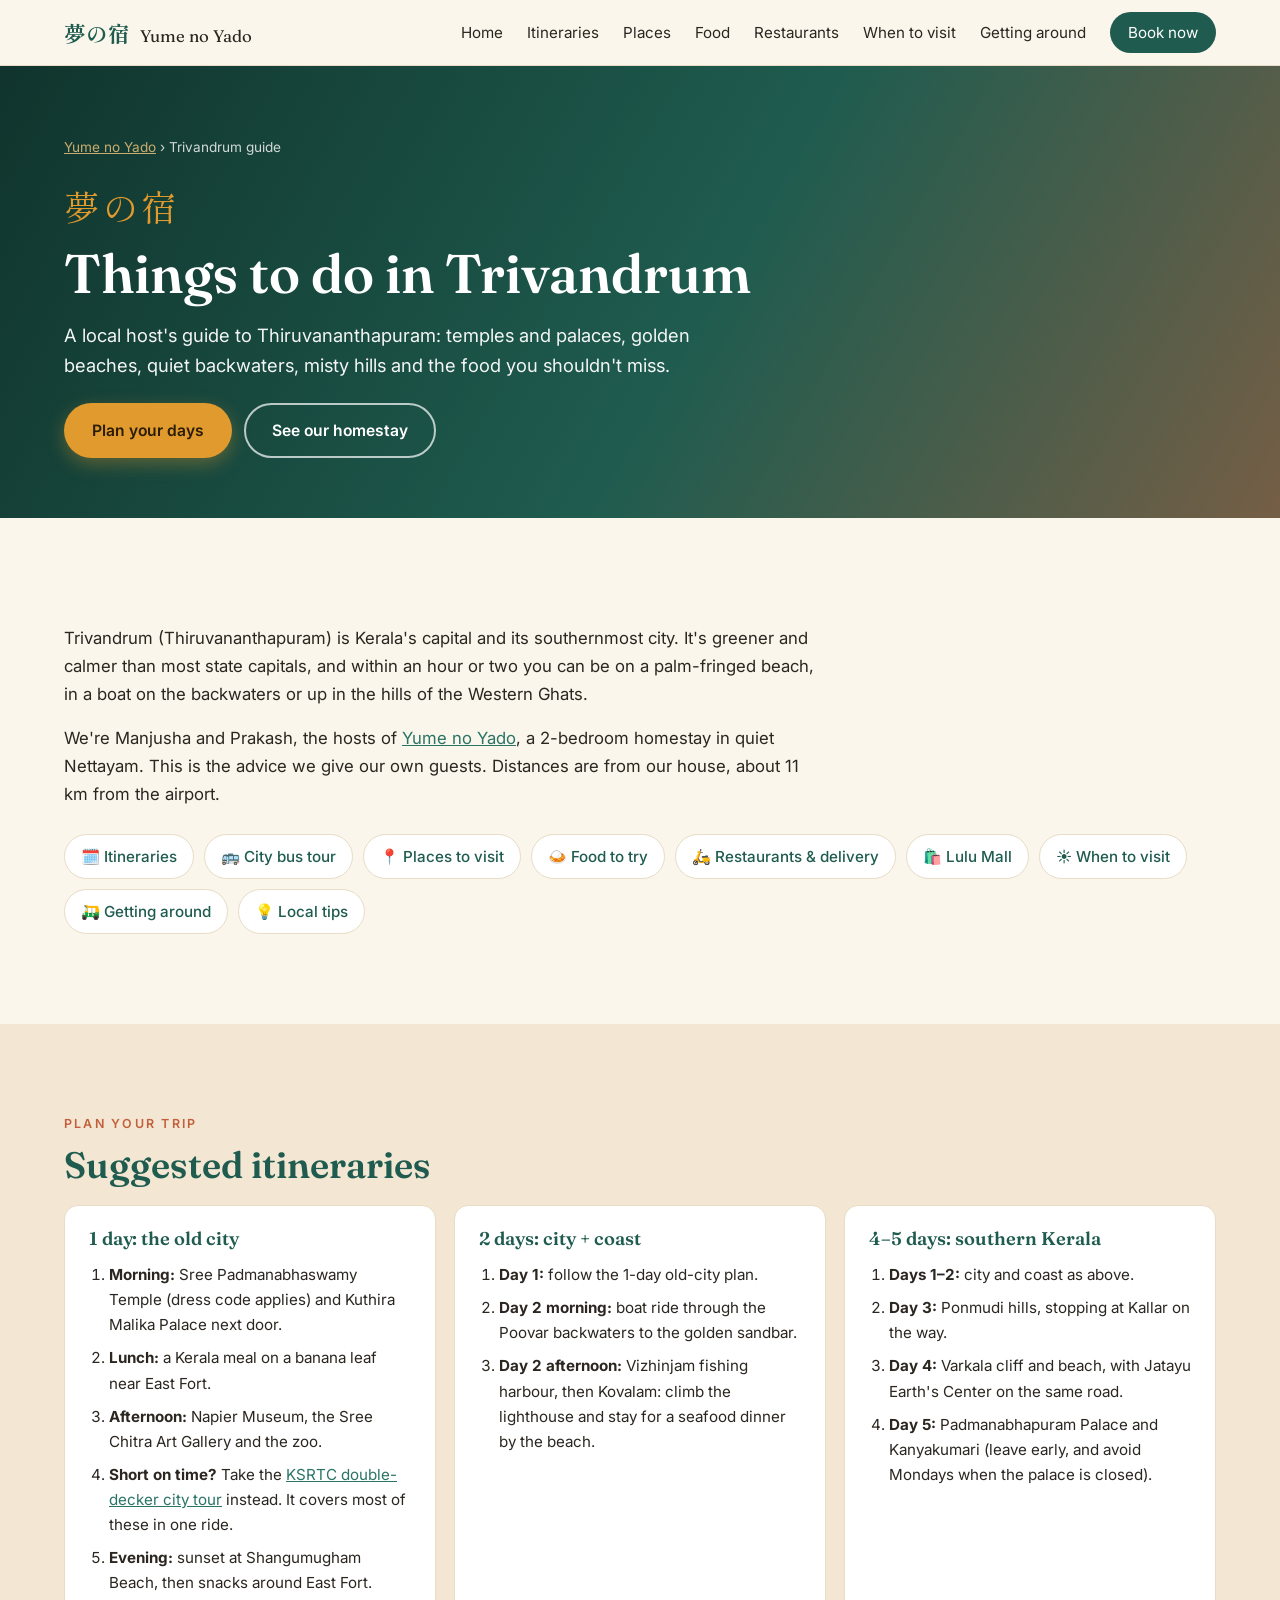
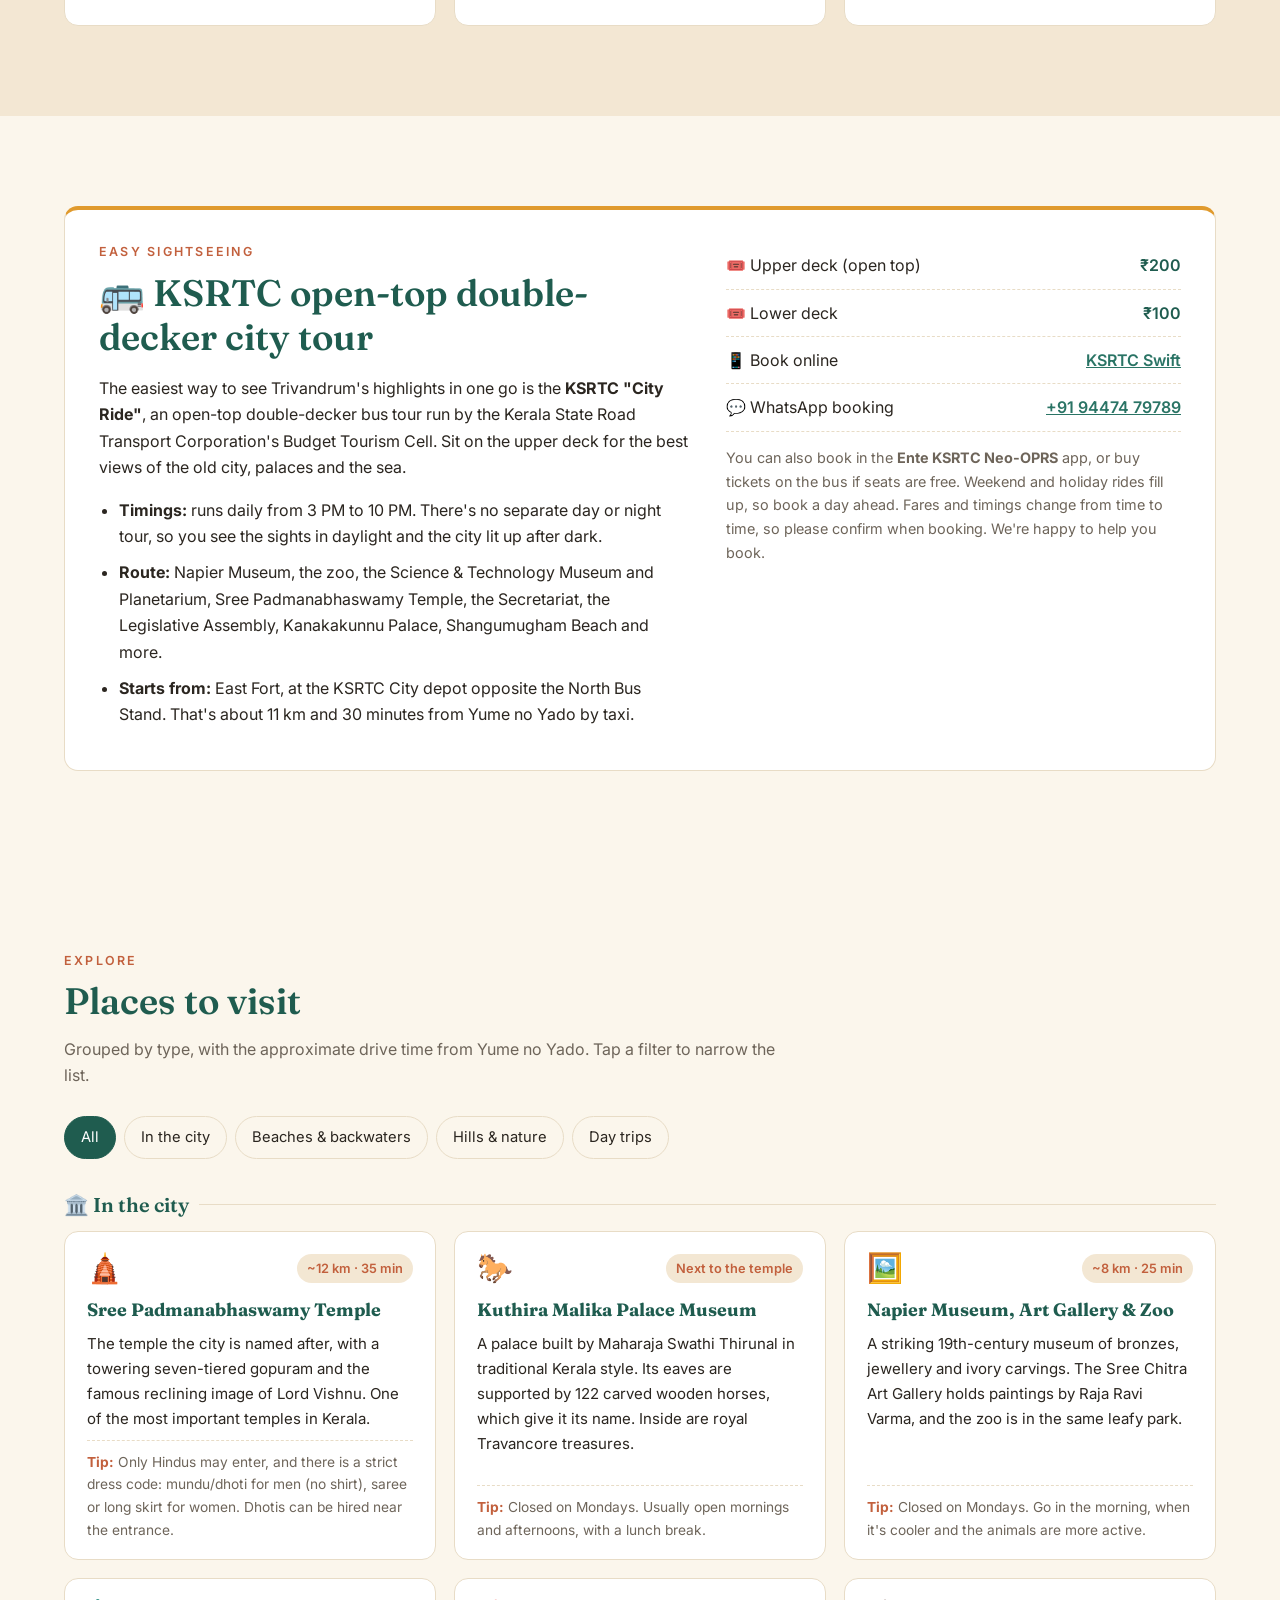
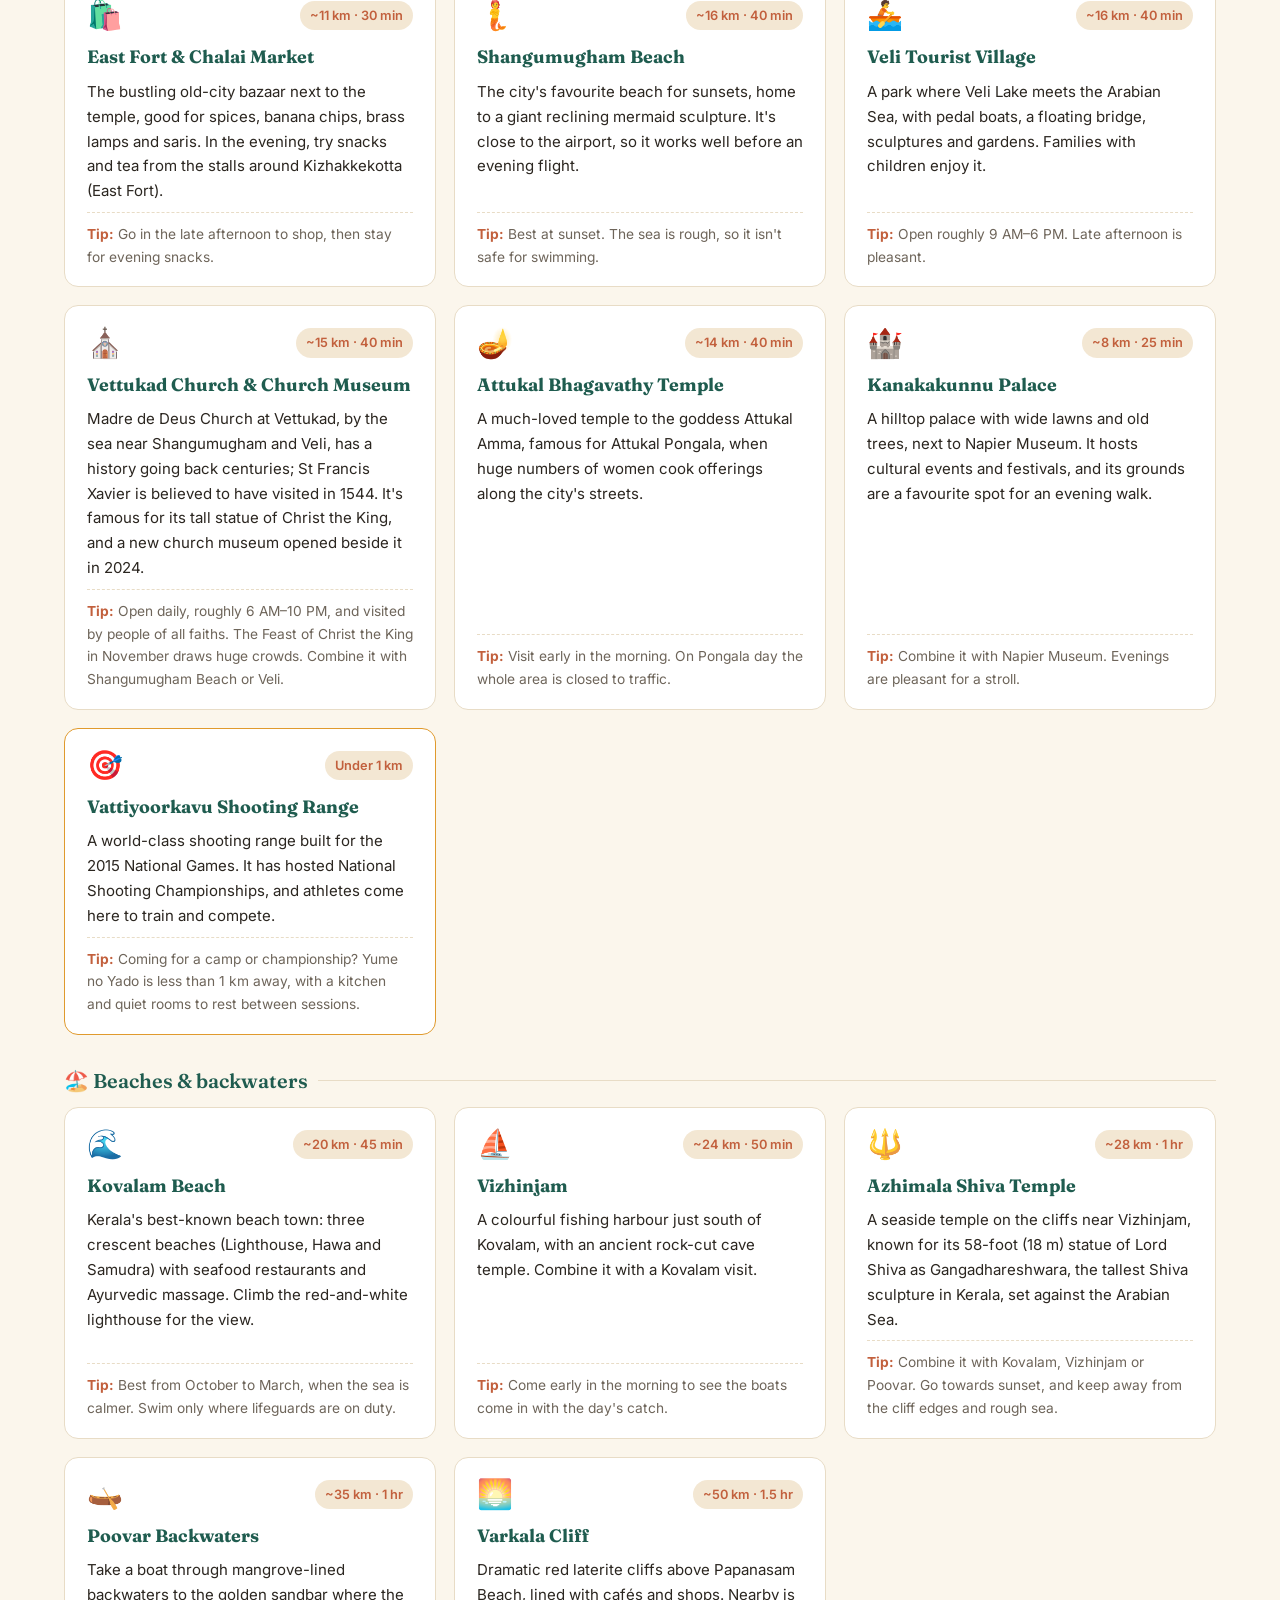
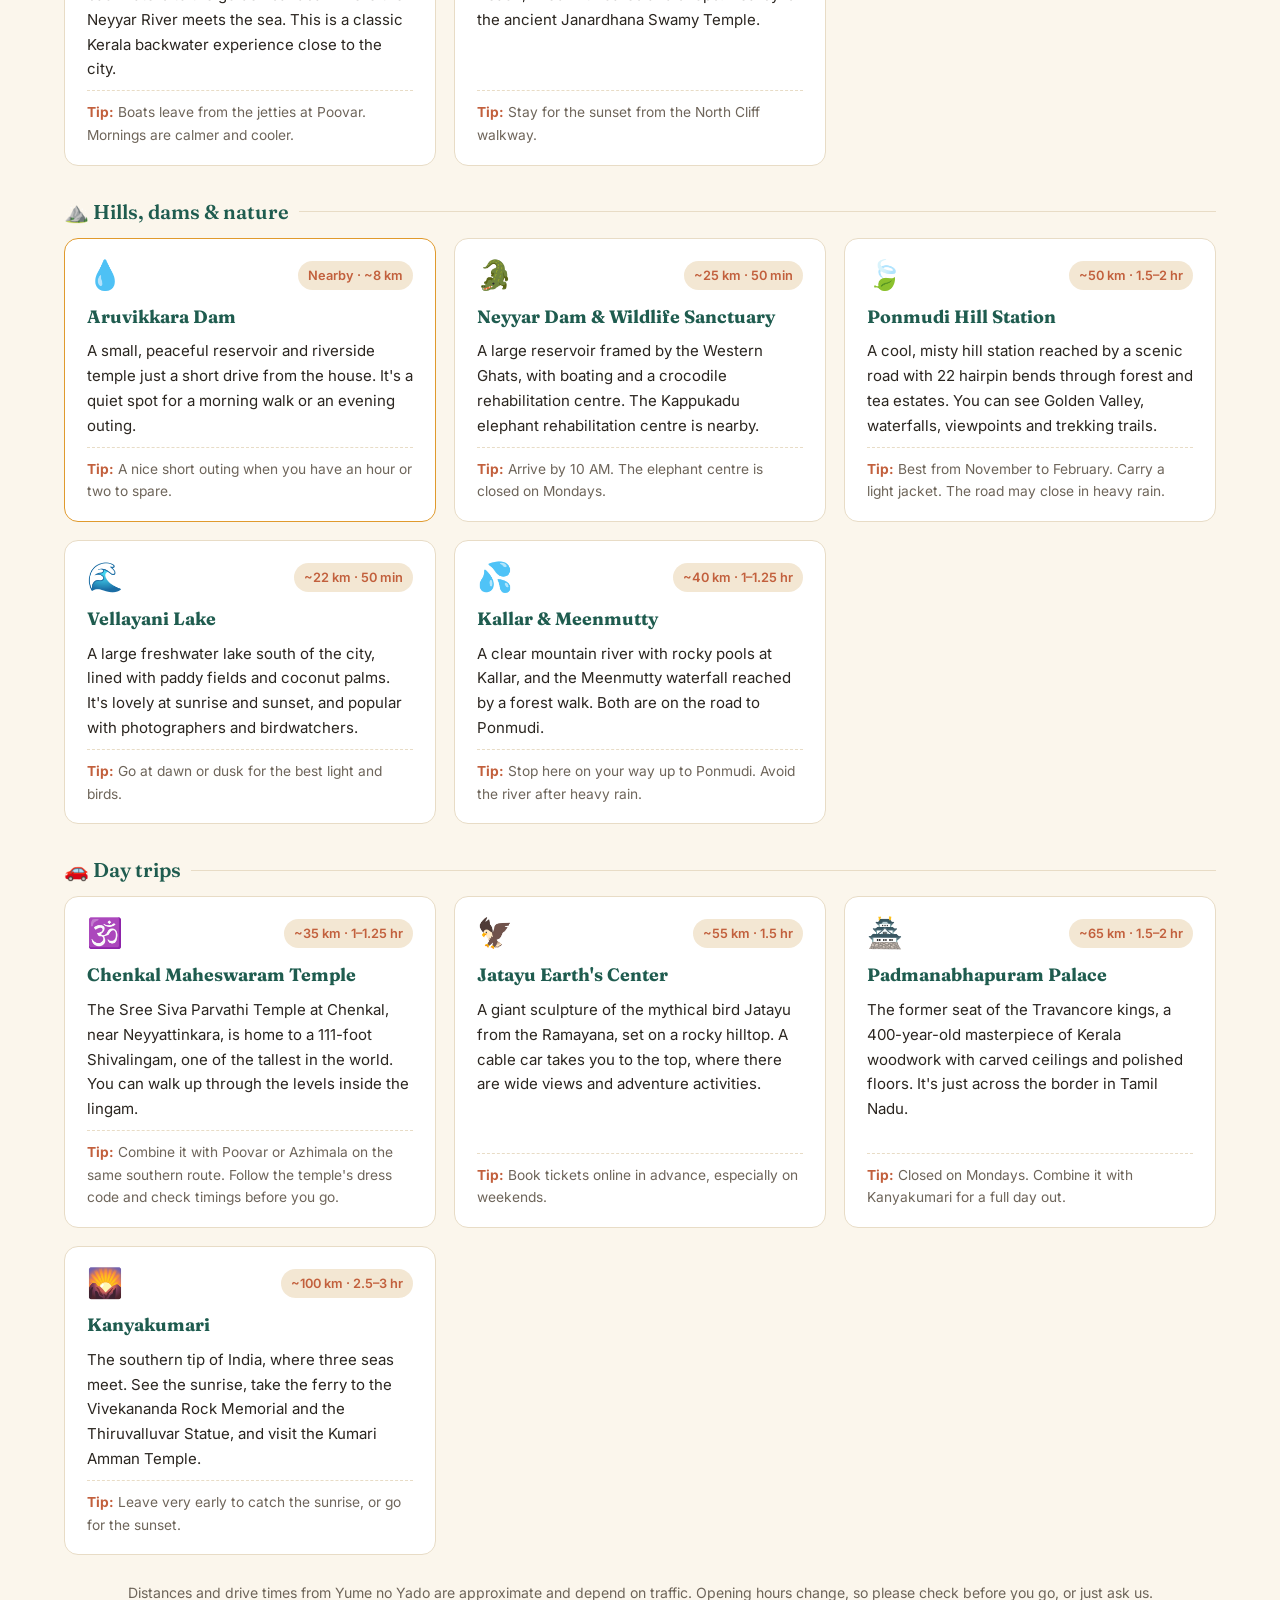
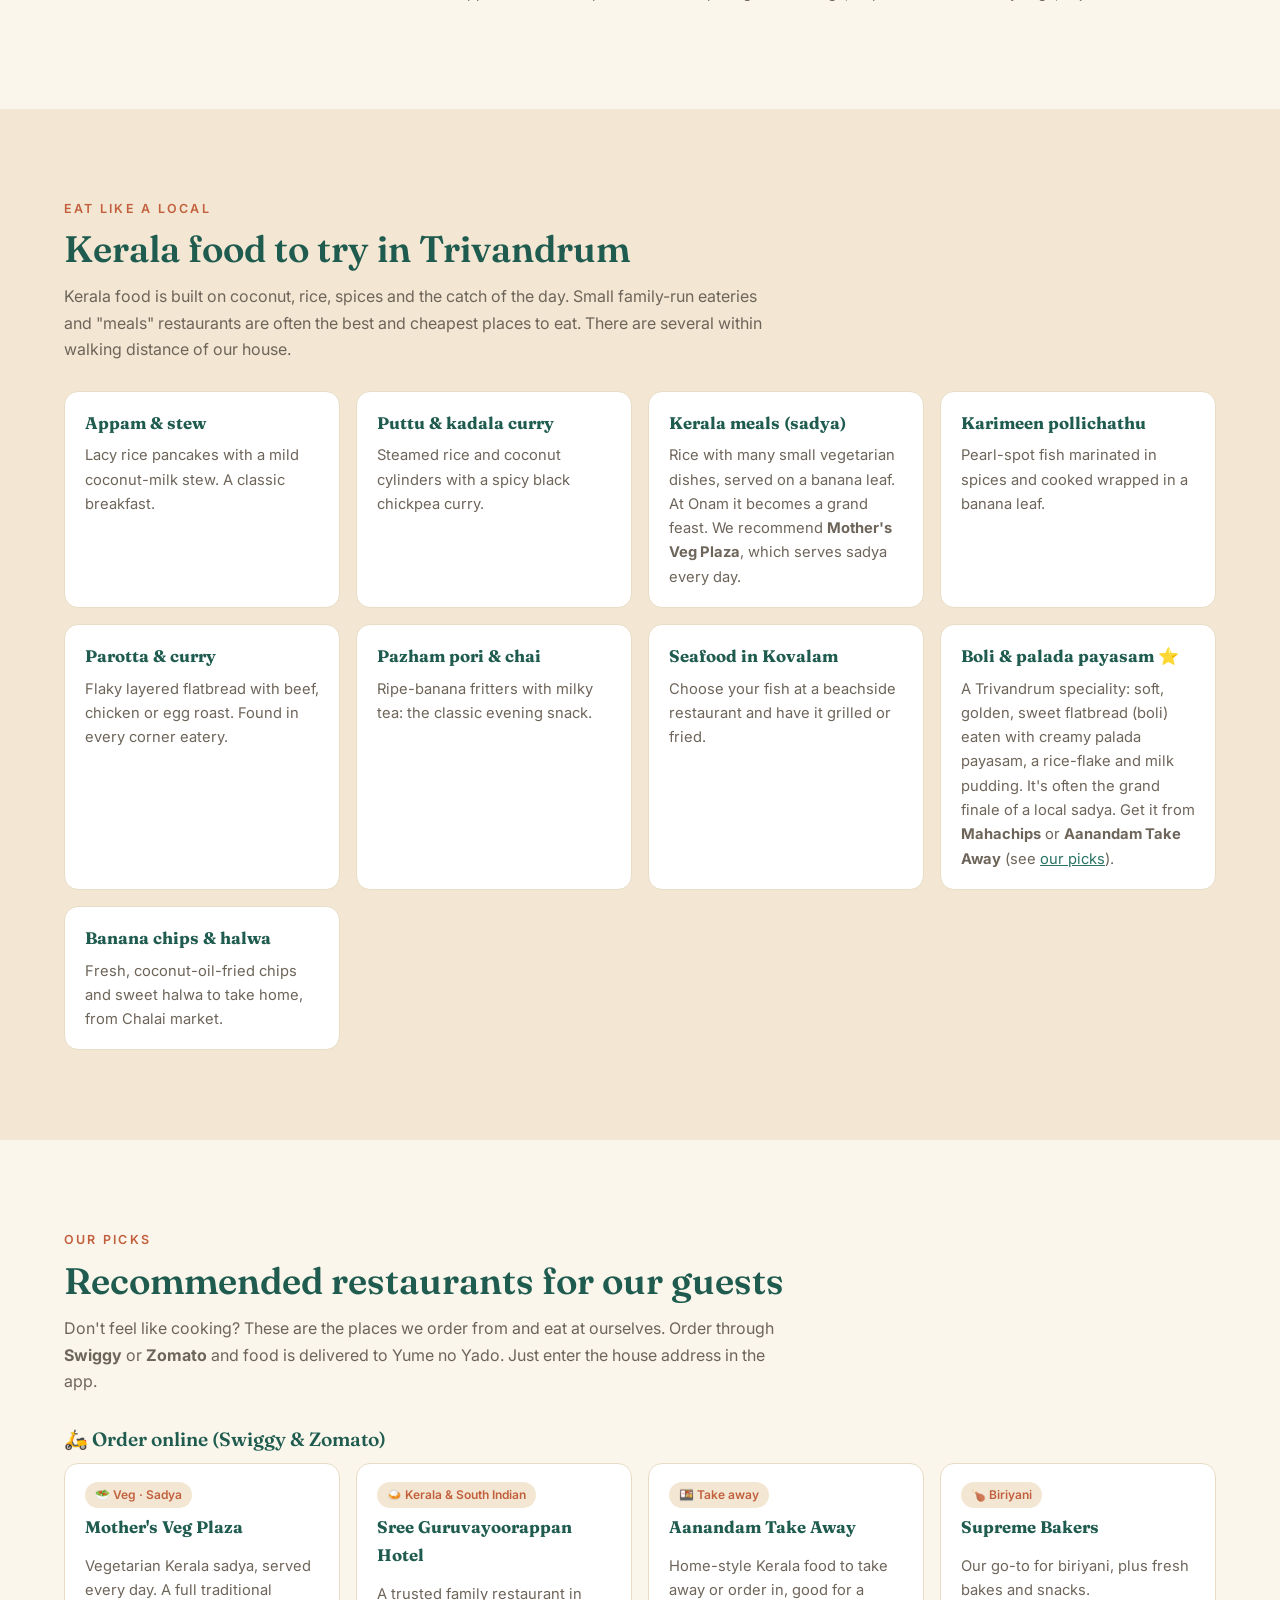
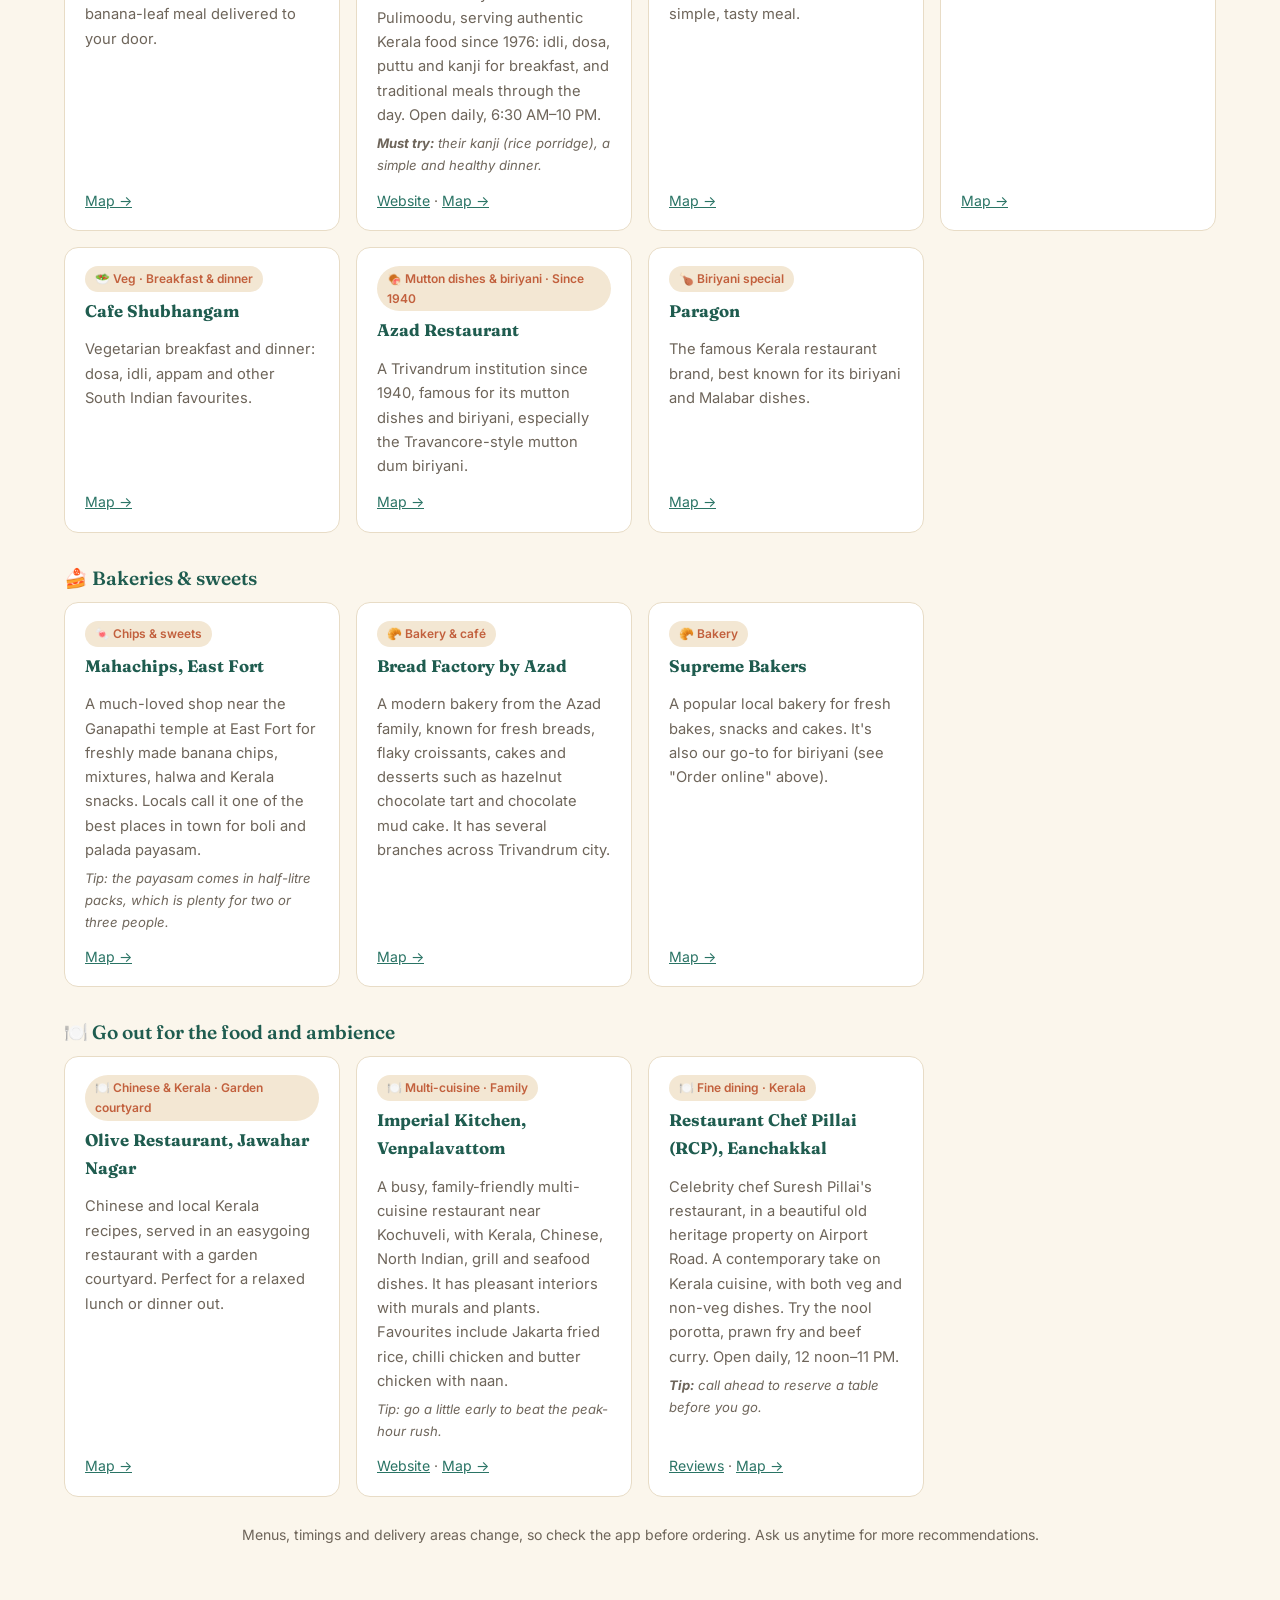
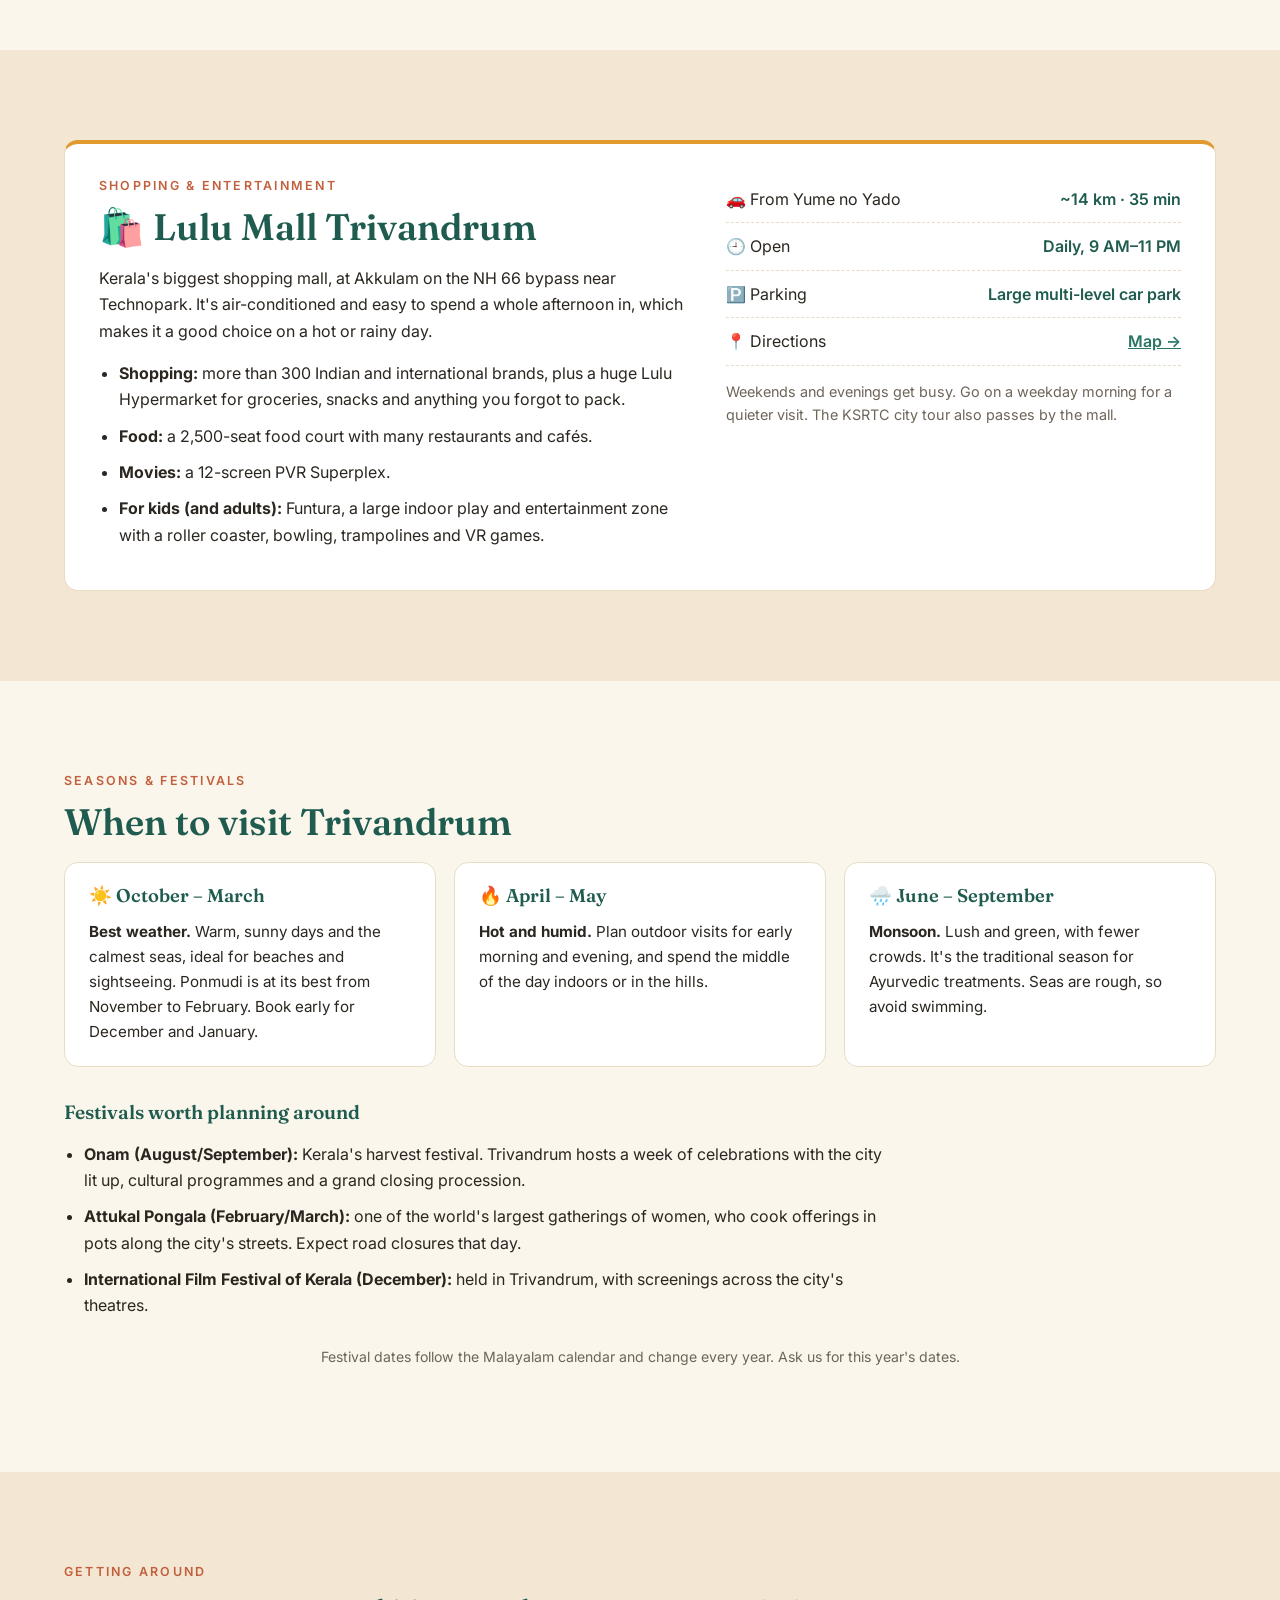
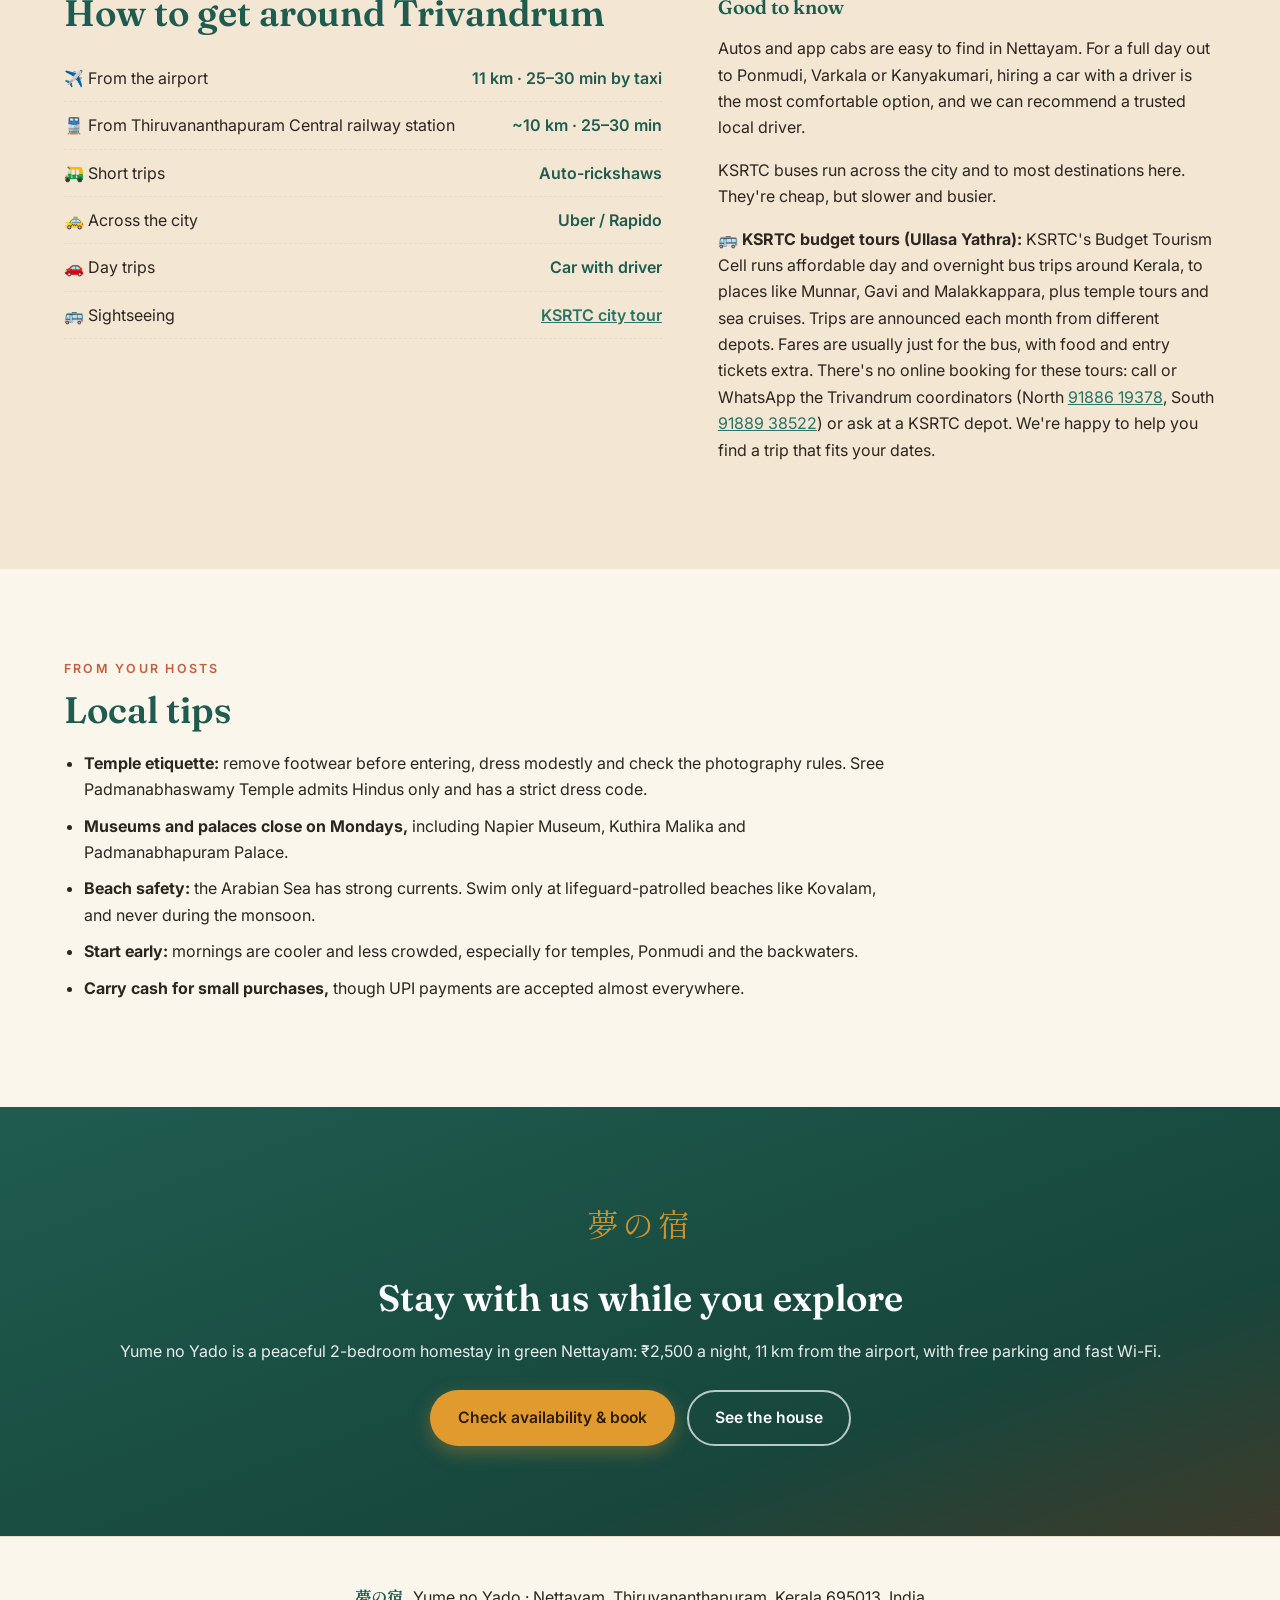
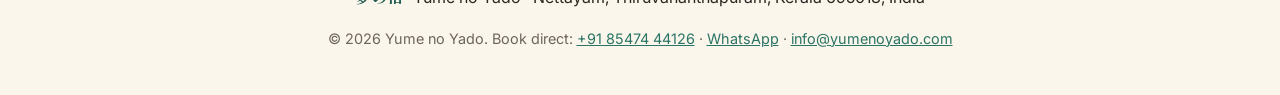
==== commit 23652f7d: "Add KSRTC budget tours info" ====
--- a/things-to-do-in-trivandrum.html
+++ b/things-to-do-in-trivandrum.html
@@ -461,6 +461,7 @@
       <h3 class="sub-h">Good to know</h3>
       <p>Autos and app cabs are easy to find in Nettayam. For a full day out to Ponmudi, Varkala or Kanyakumari, hiring a car with a driver is the most comfortable option, and we can recommend a trusted local driver.</p>
       <p>KSRTC buses run across the city and to most destinations here. They're cheap, but slower and busier.</p>
+      <p id="budget-tours"><b>🚌 KSRTC budget tours (Ullasa Yathra):</b> KSRTC's Budget Tourism Cell runs affordable day and overnight bus trips around Kerala, to places like Munnar, Gavi and Malakkappara, plus temple tours and sea cruises. Trips are announced each month from different depots. Fares are usually just for the bus, with food and entry tickets extra. There's no online booking for these tours: call or WhatsApp the Trivandrum coordinators (North <a href="tel:+919188619378">91886 19378</a>, South <a href="tel:+919188938522">91889 38522</a>) or ask at a KSRTC depot. We're happy to help you find a trip that fits your dates.</p>
     </div>
   </div>
 </section>
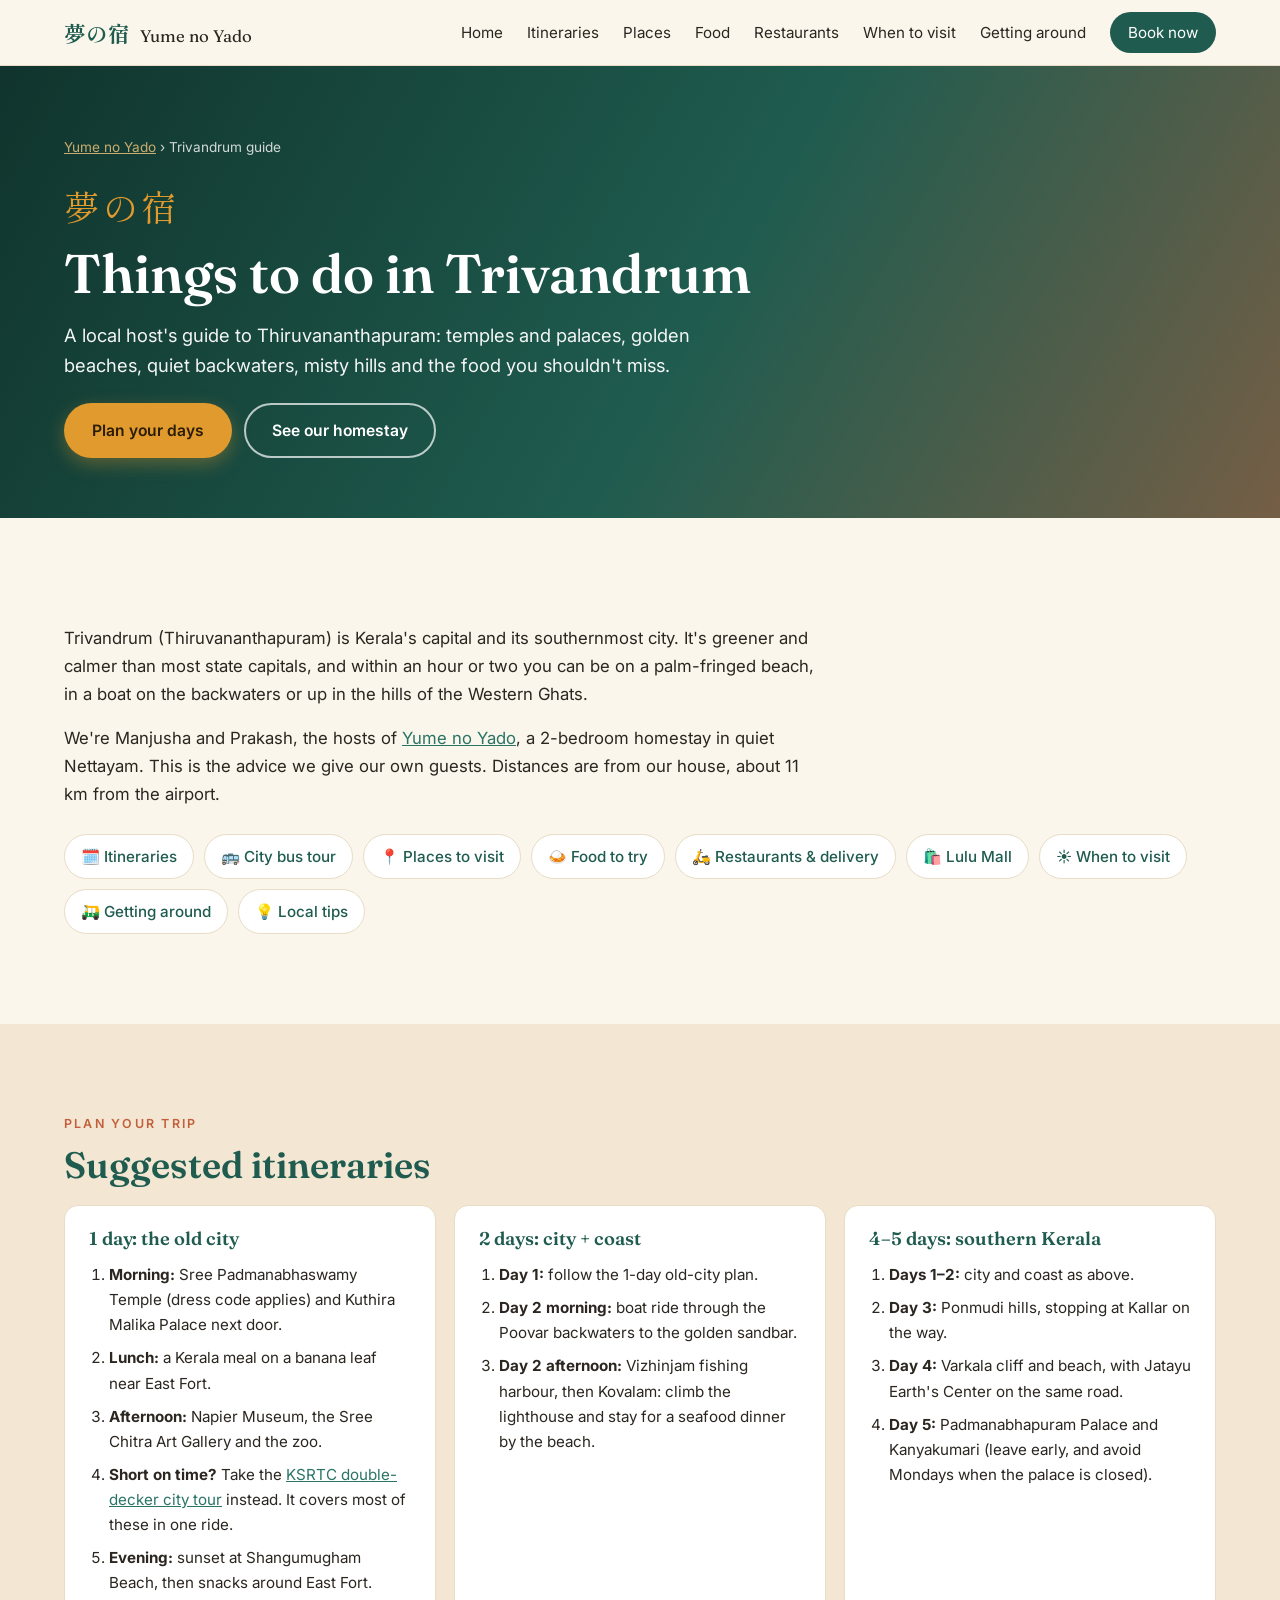
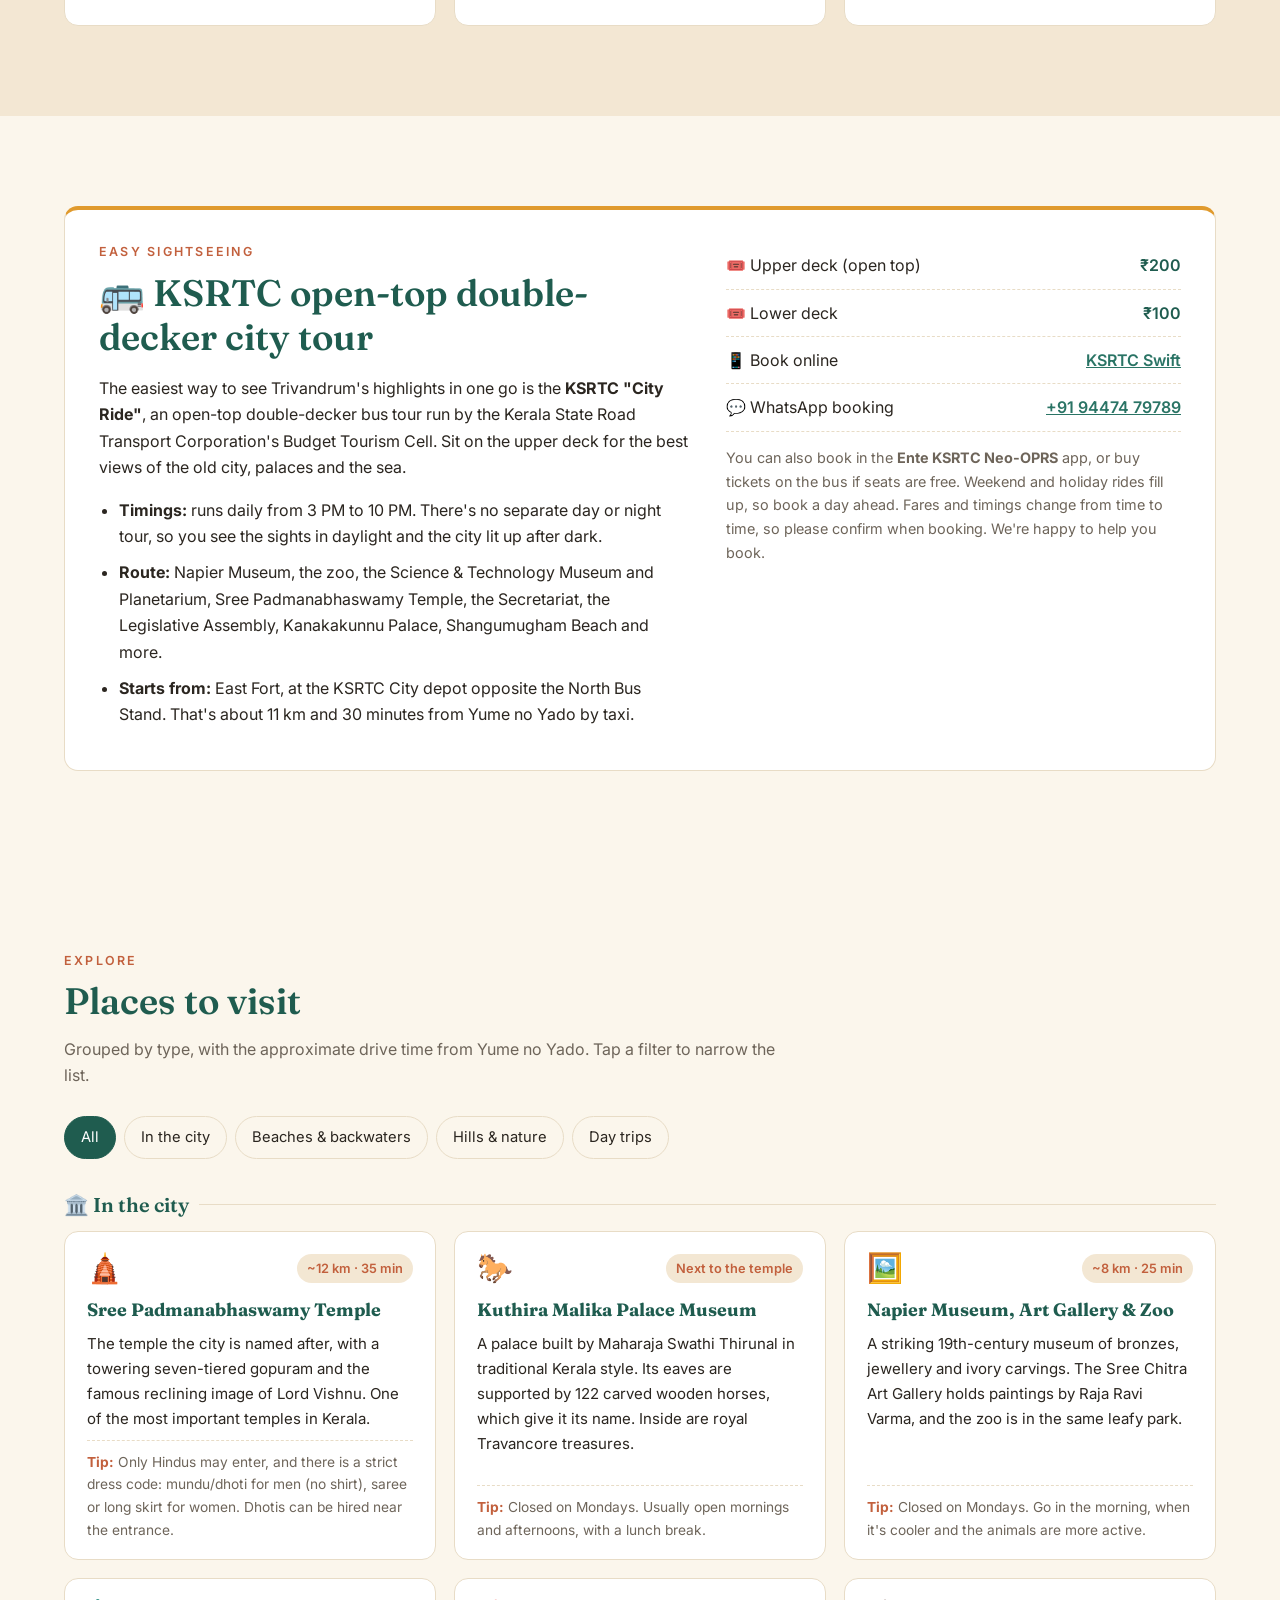
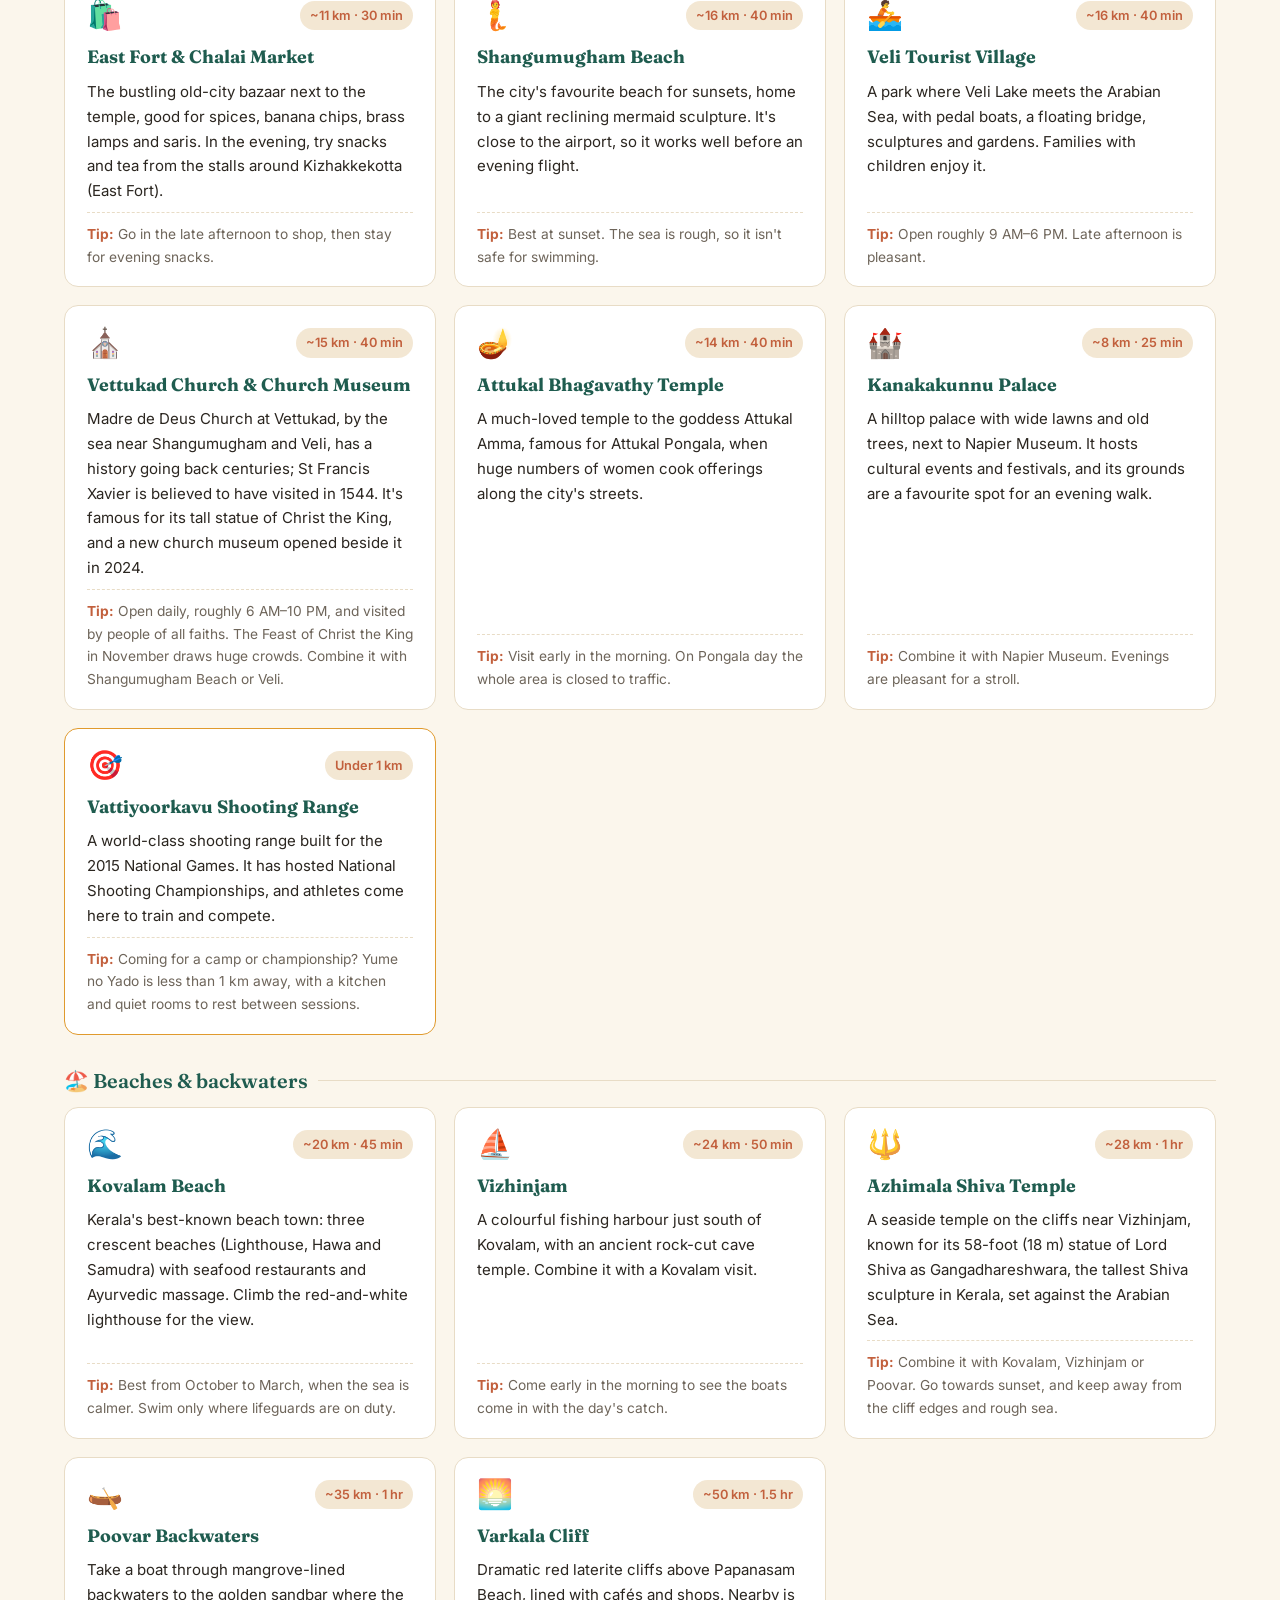
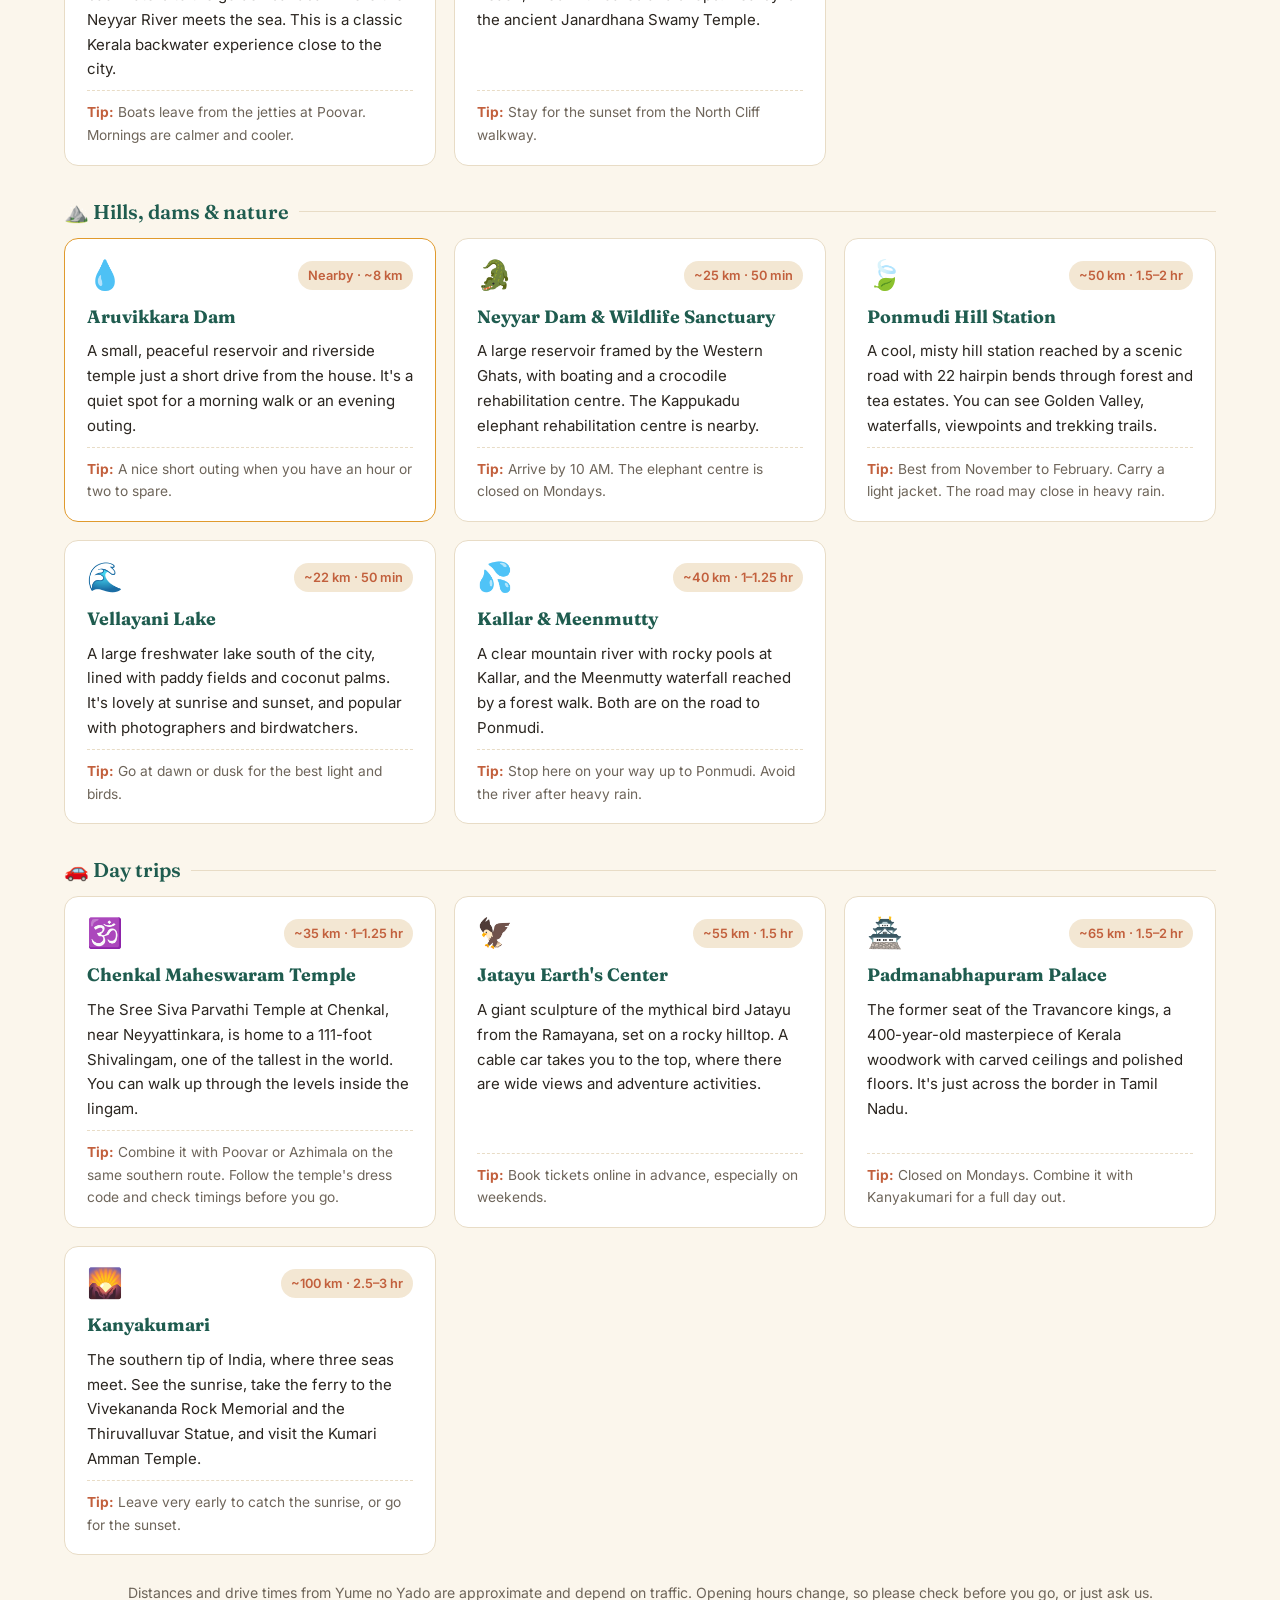
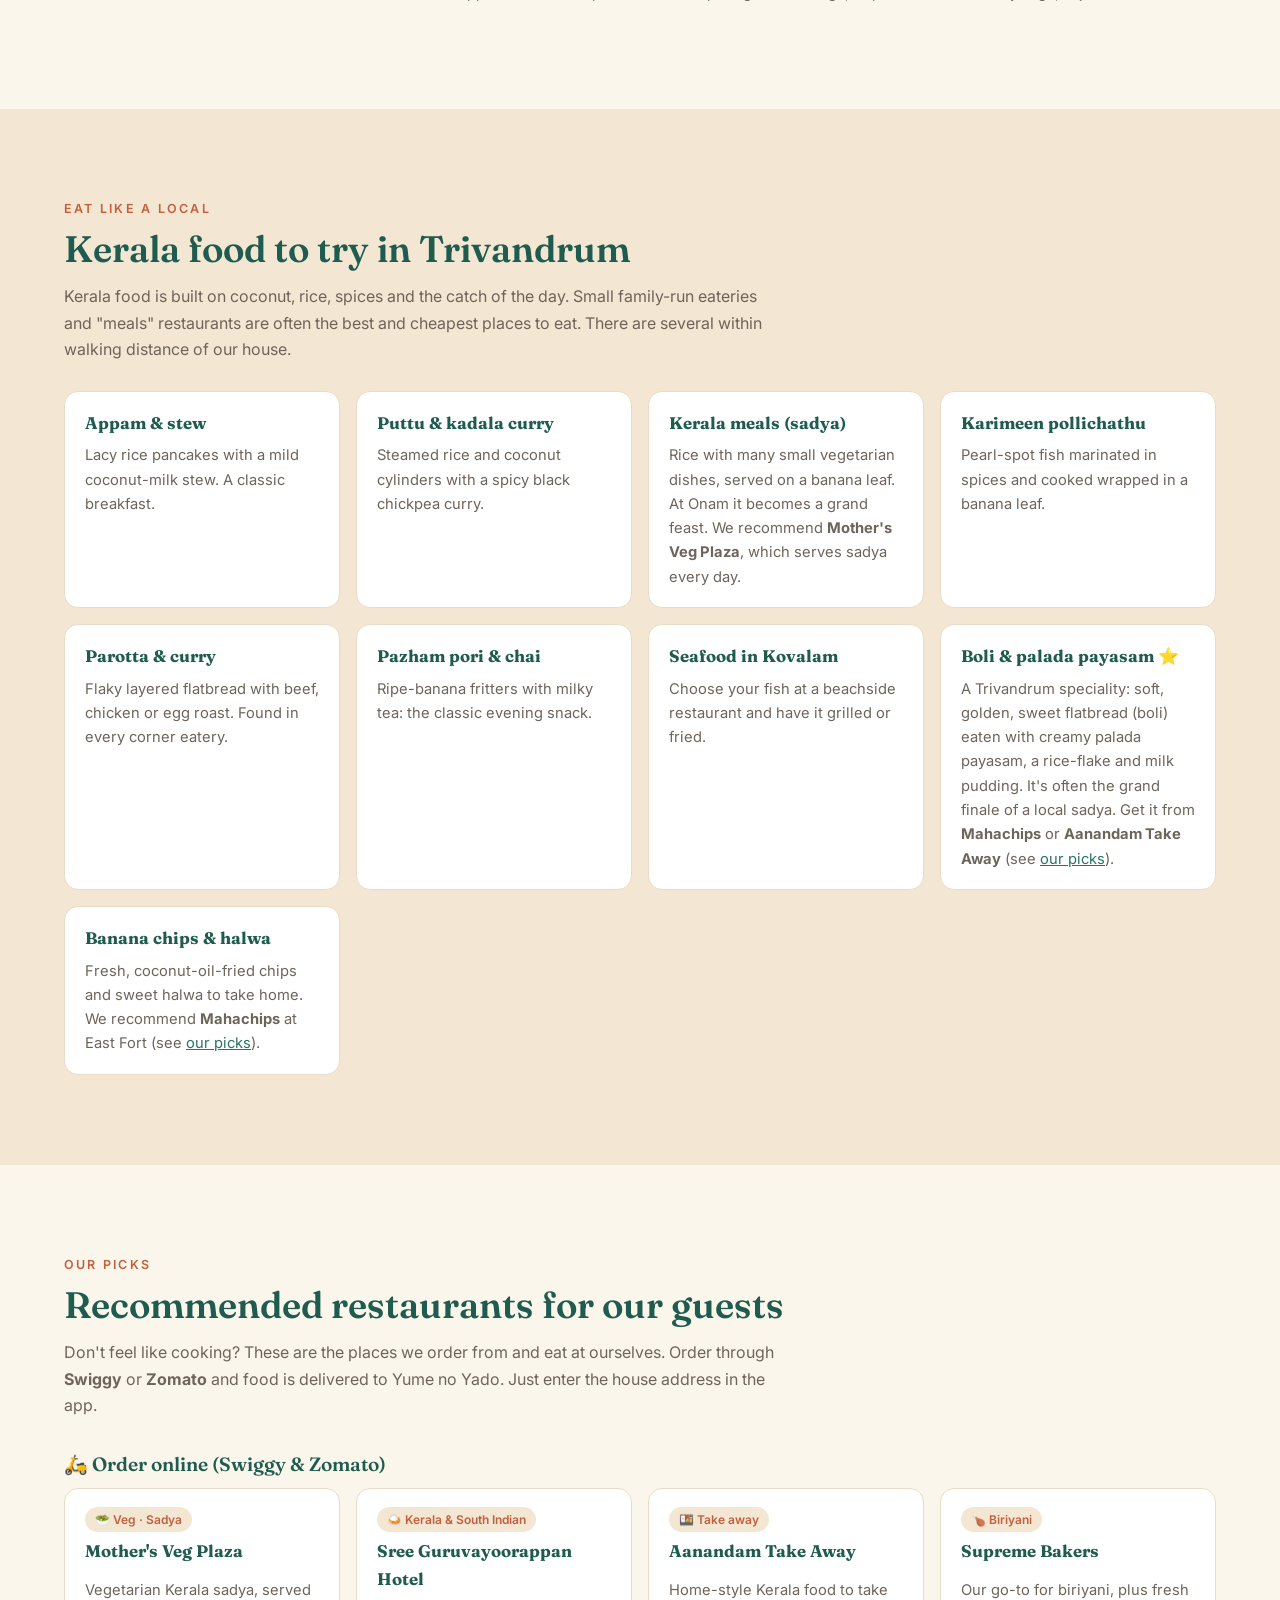
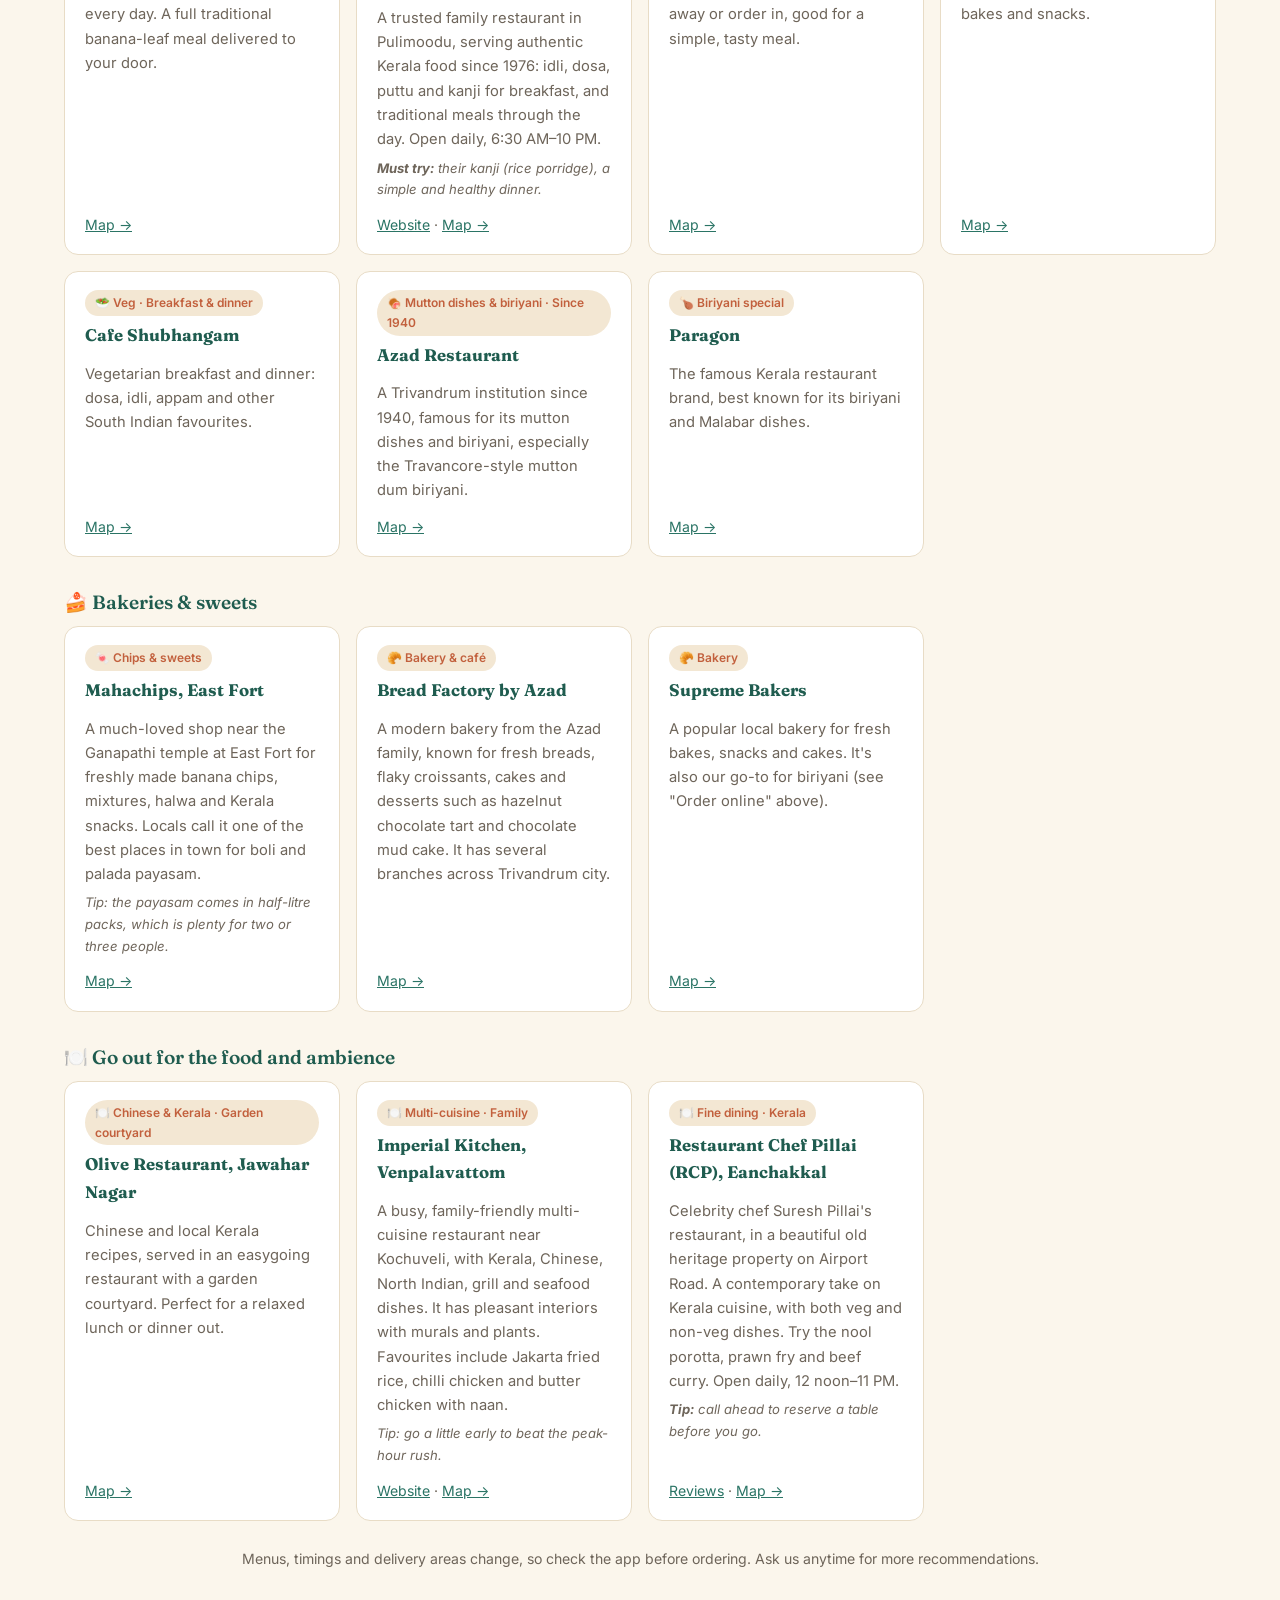
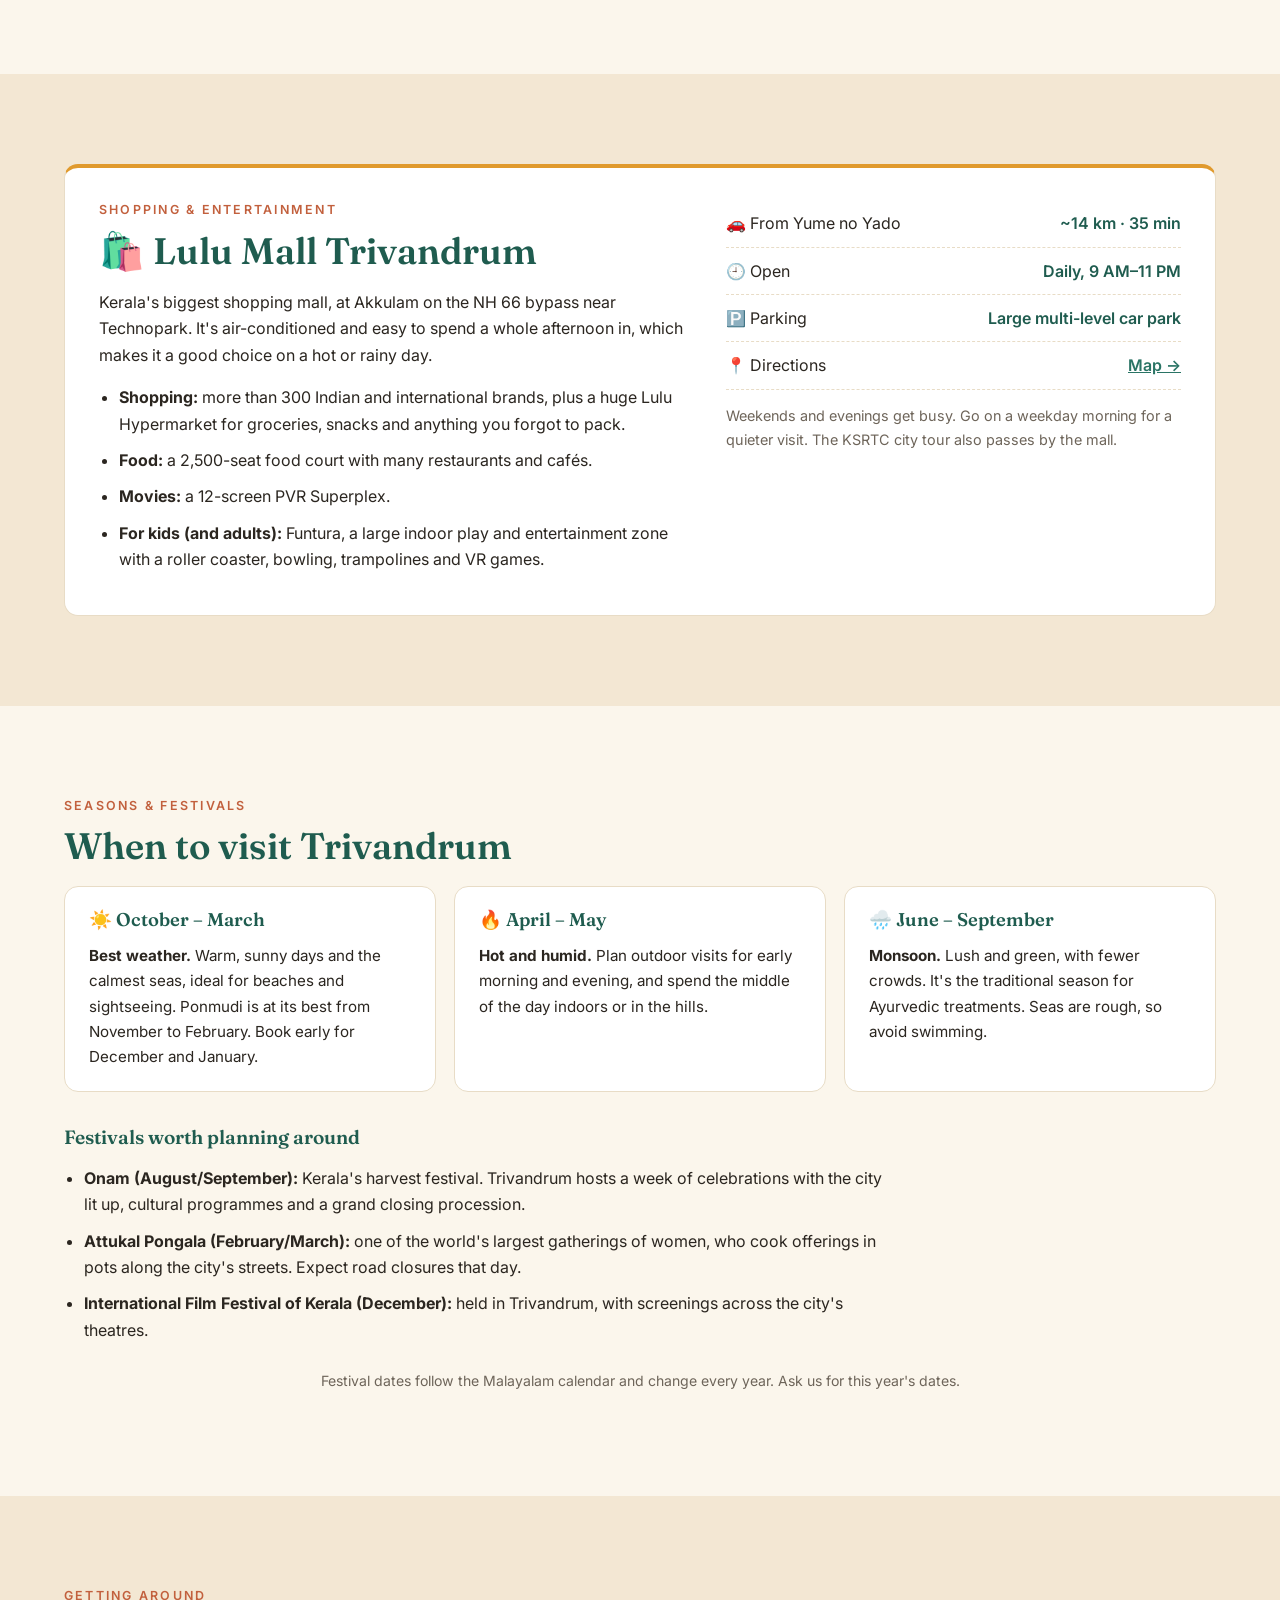
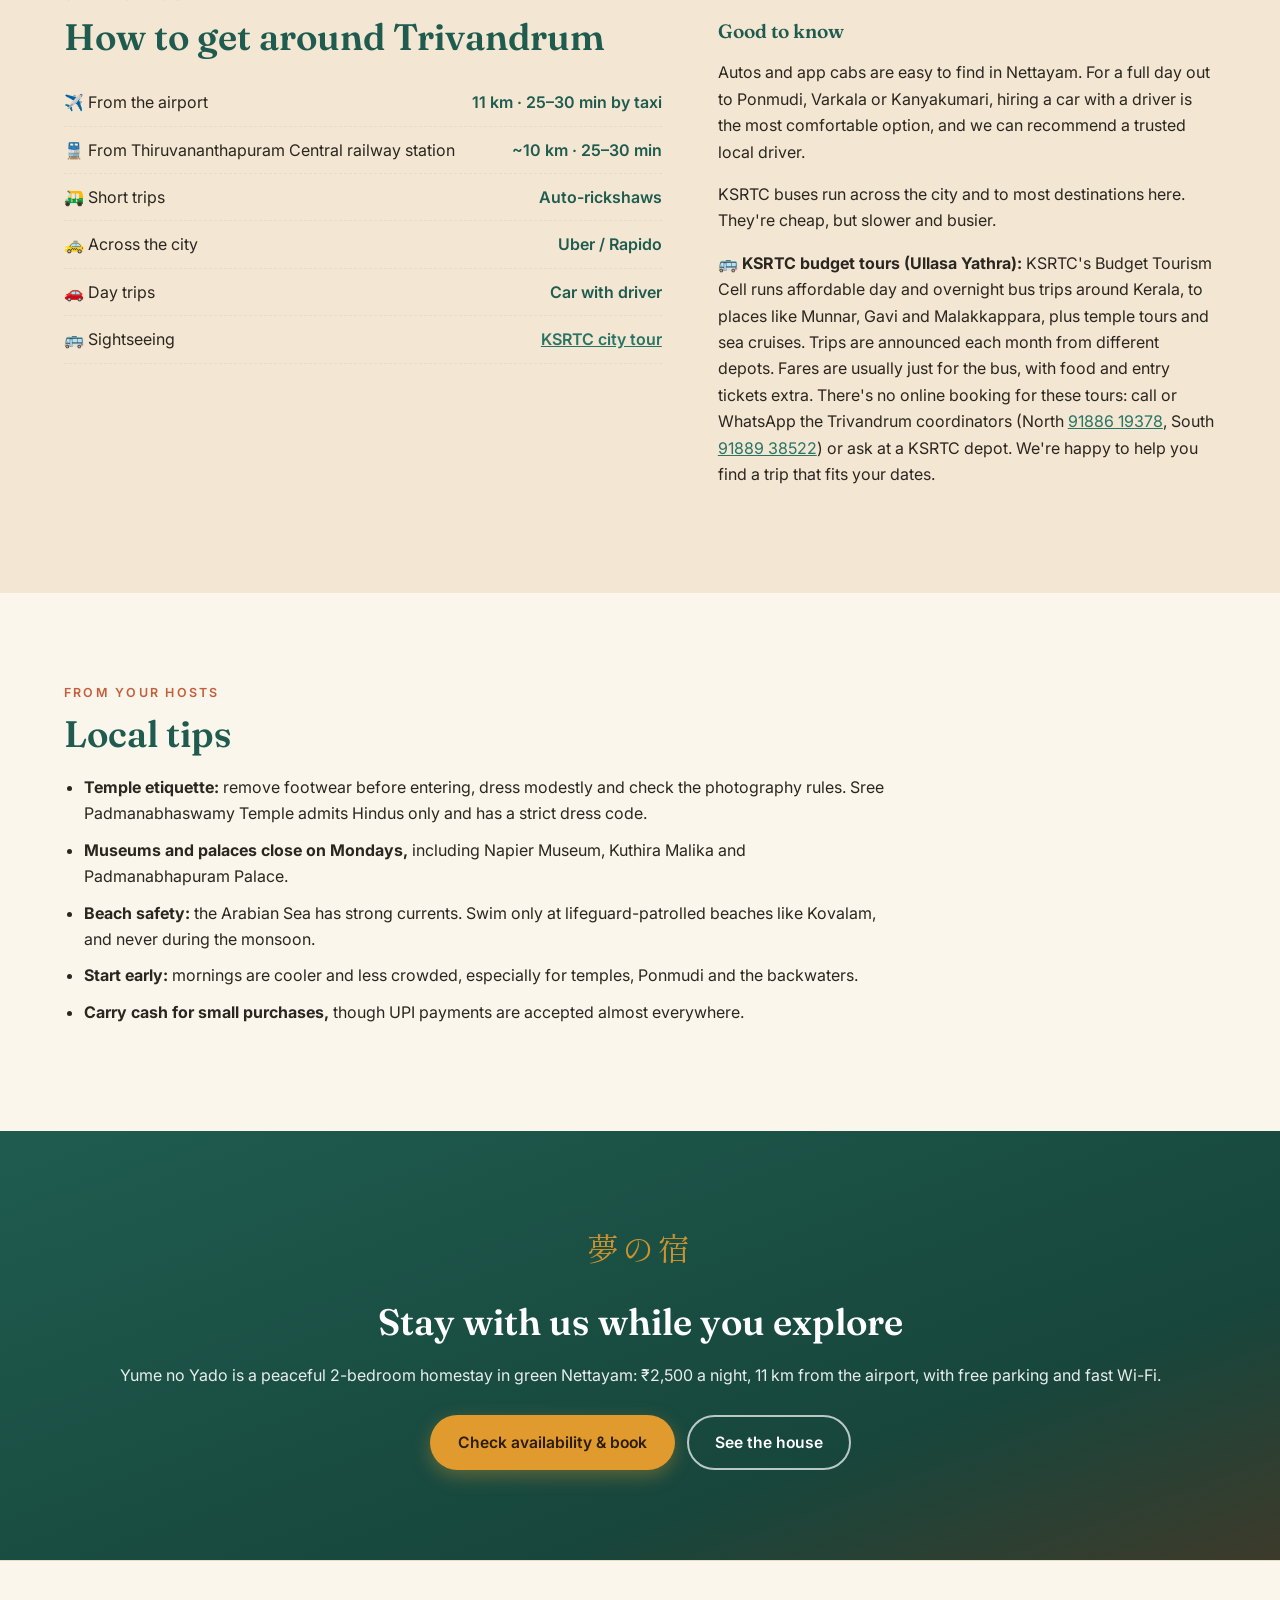
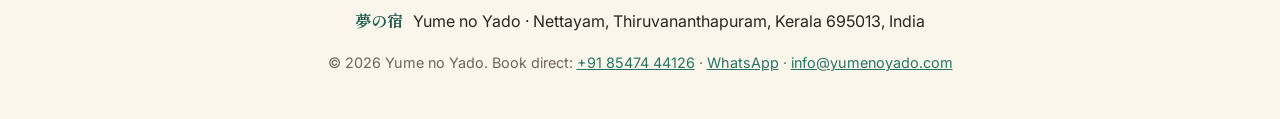
==== commit 2cbef12f: "Banana chips & halwa: recommend Mahachips" ====
--- a/things-to-do-in-trivandrum.html
+++ b/things-to-do-in-trivandrum.html
@@ -350,7 +350,7 @@
       <div class="food"><h4>Pazham pori &amp; chai</h4><p>Ripe-banana fritters with milky tea: the classic evening snack.</p></div>
       <div class="food"><h4>Seafood in Kovalam</h4><p>Choose your fish at a beachside restaurant and have it grilled or fried.</p></div>
       <div class="food"><h4>Boli &amp; palada payasam ⭐</h4><p>A Trivandrum speciality: soft, golden, sweet flatbread (boli) eaten with creamy palada payasam, a rice-flake and milk pudding. It's often the grand finale of a local sadya. Get it from <b>Mahachips</b> or <b>Aanandam Take Away</b> (see <a href="#restaurants">our picks</a>).</p></div>
-      <div class="food"><h4>Banana chips &amp; halwa</h4><p>Fresh, coconut-oil-fried chips and sweet halwa to take home, from Chalai market.</p></div>
+      <div class="food"><h4>Banana chips &amp; halwa</h4><p>Fresh, coconut-oil-fried chips and sweet halwa to take home. We recommend <b>Mahachips</b> at East Fort (see <a href="#restaurants">our picks</a>).</p></div>
     </div>
   </div>
 </section>
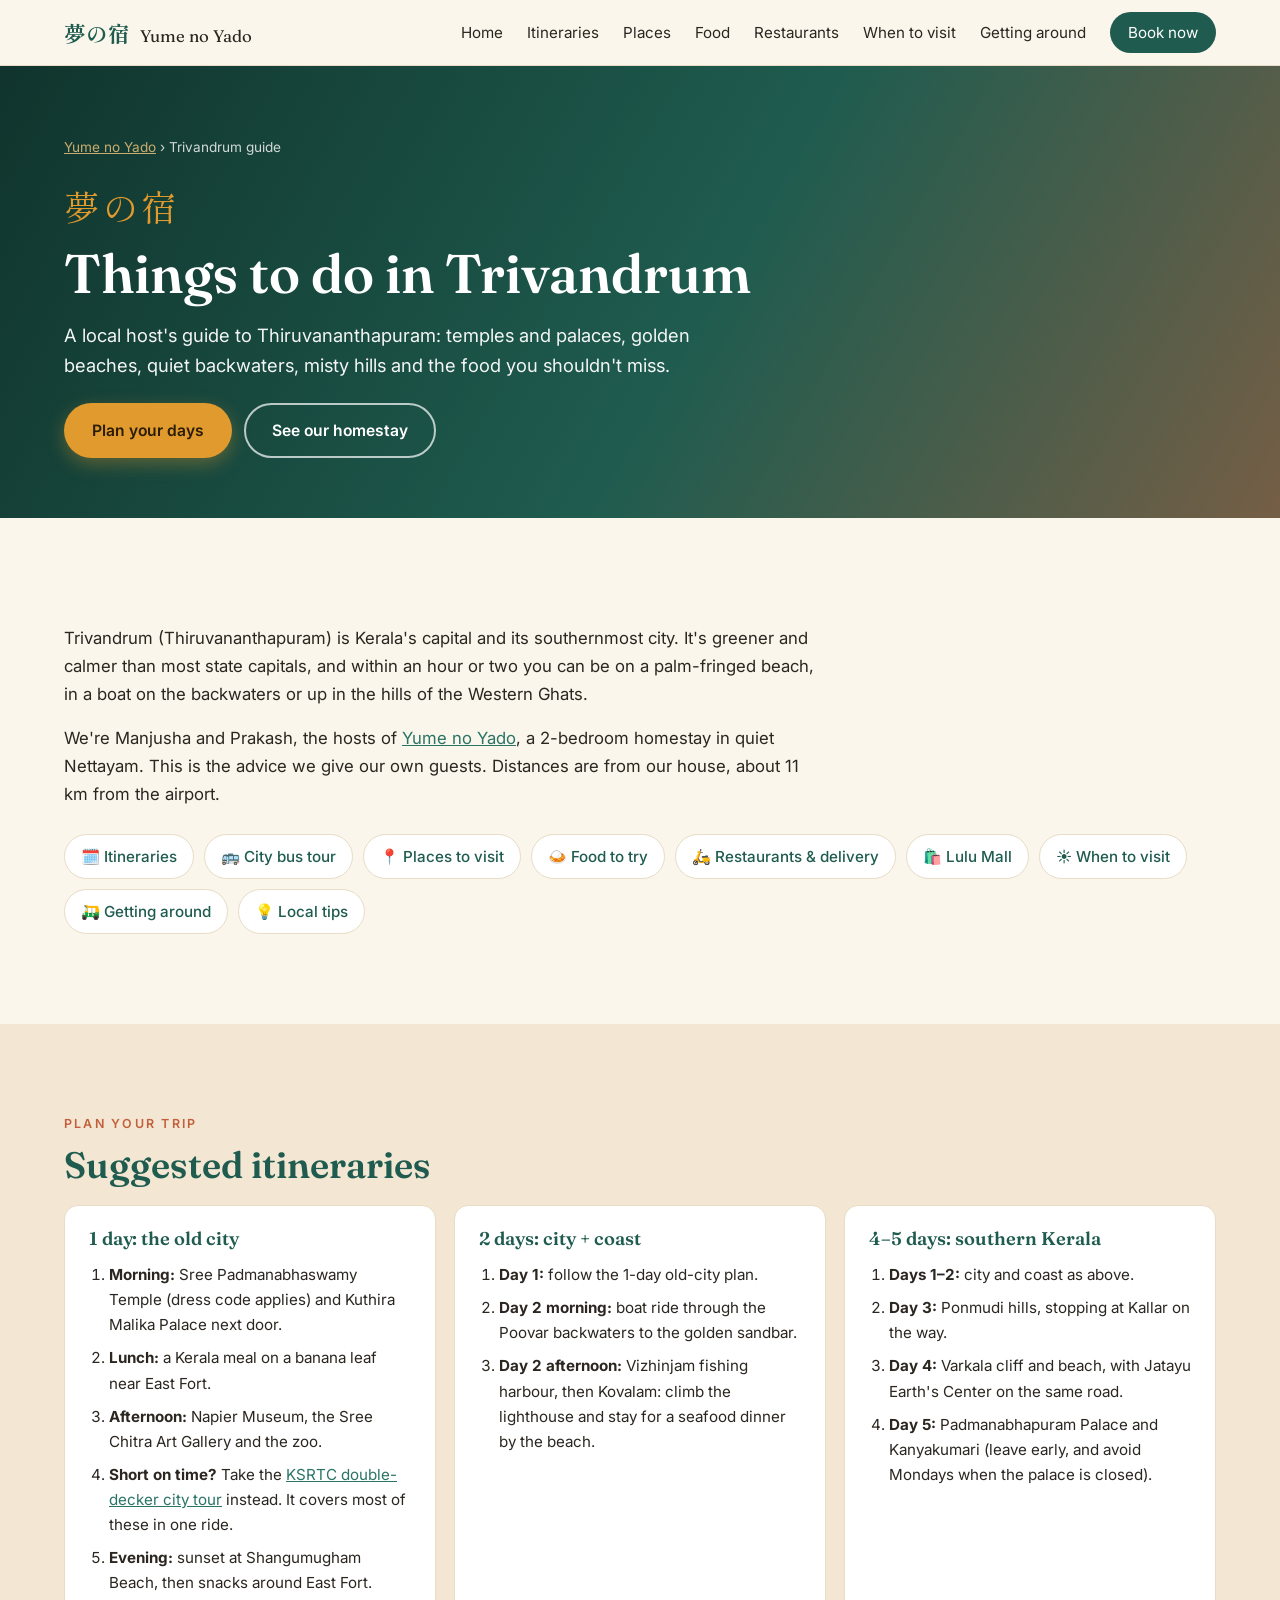
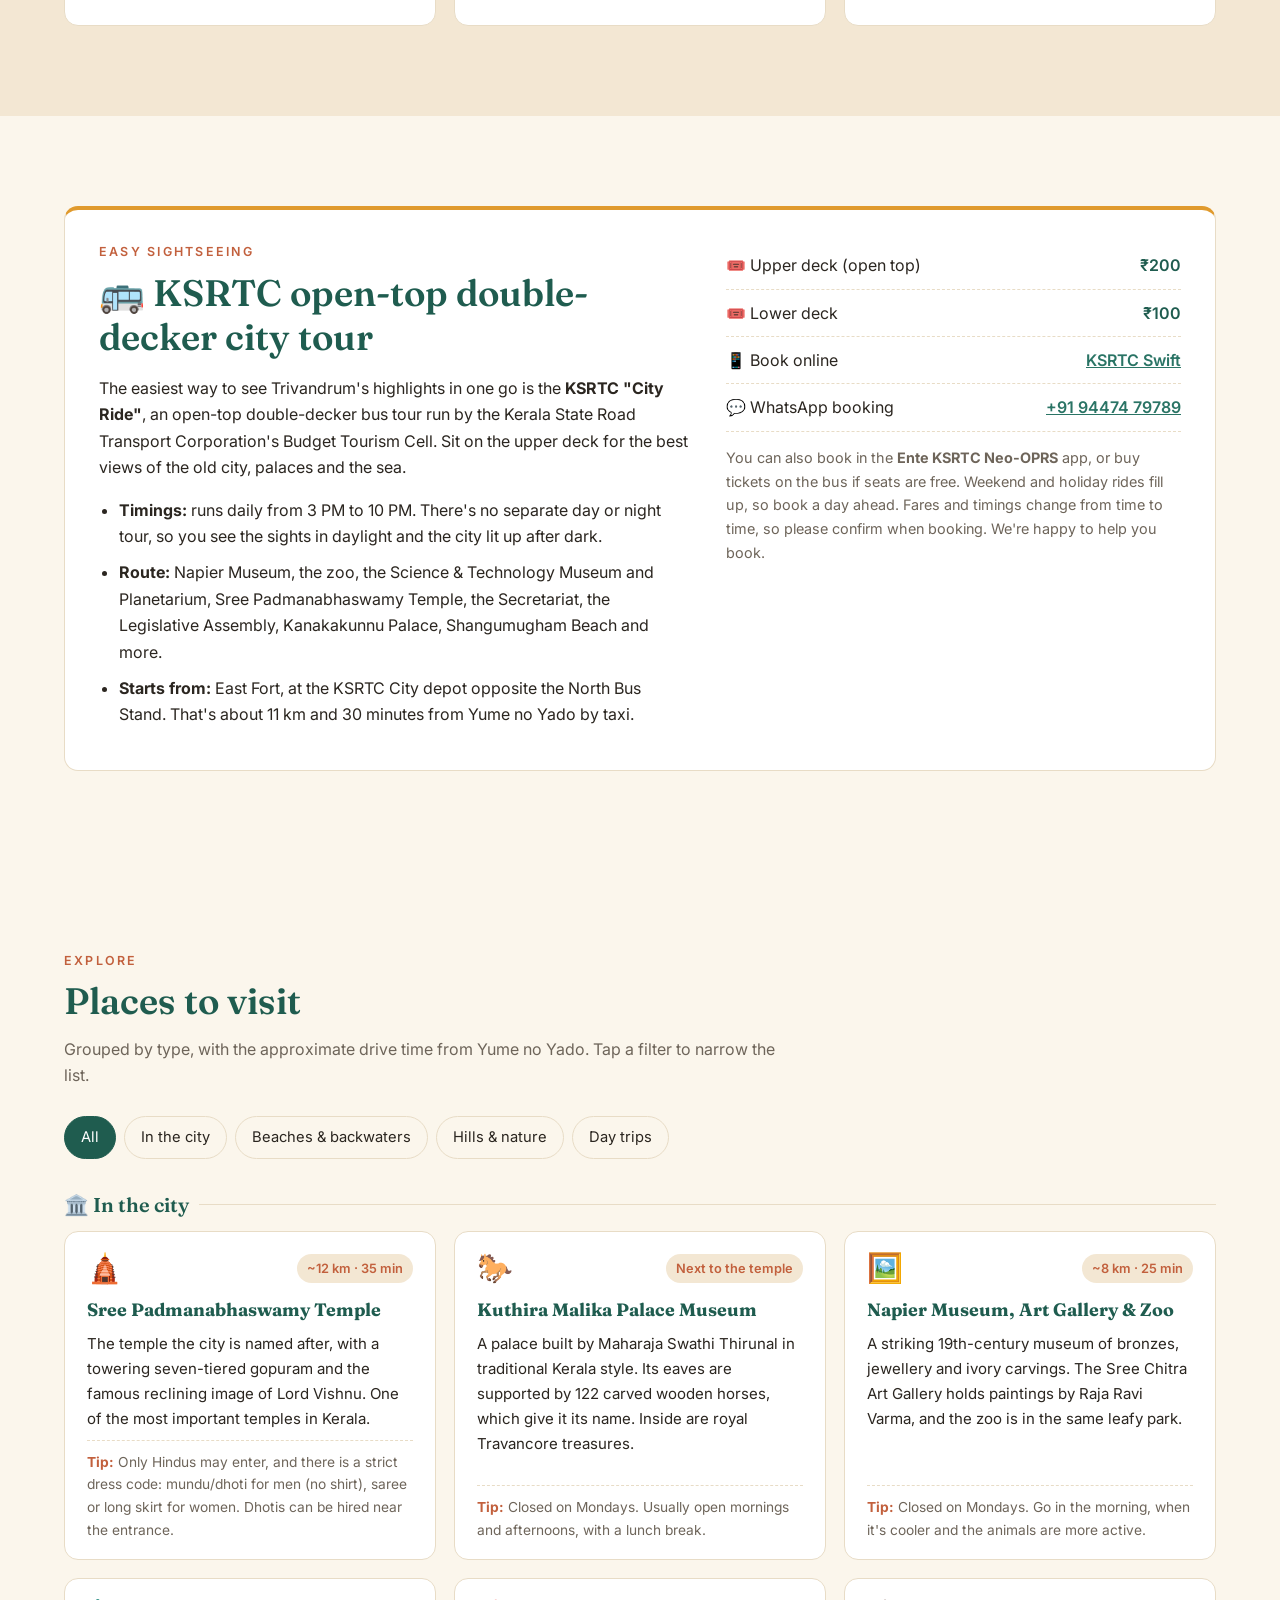
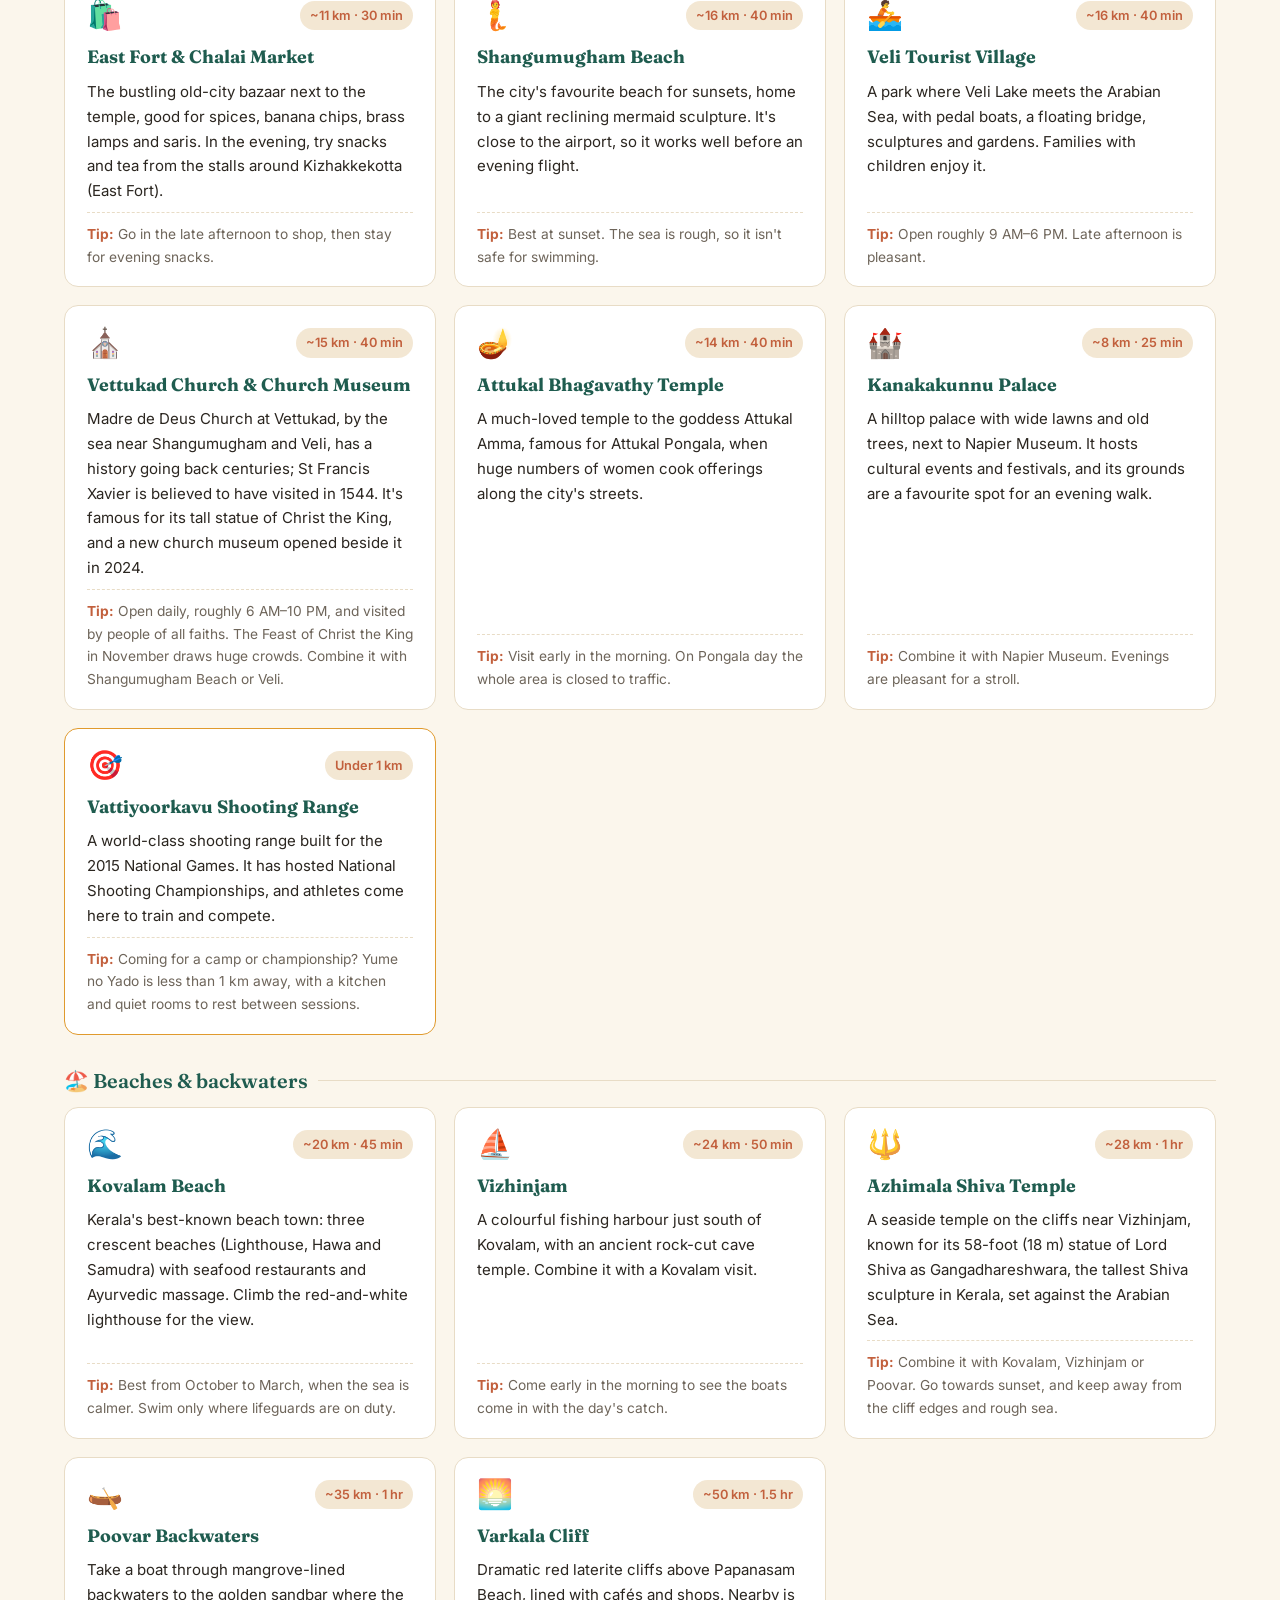
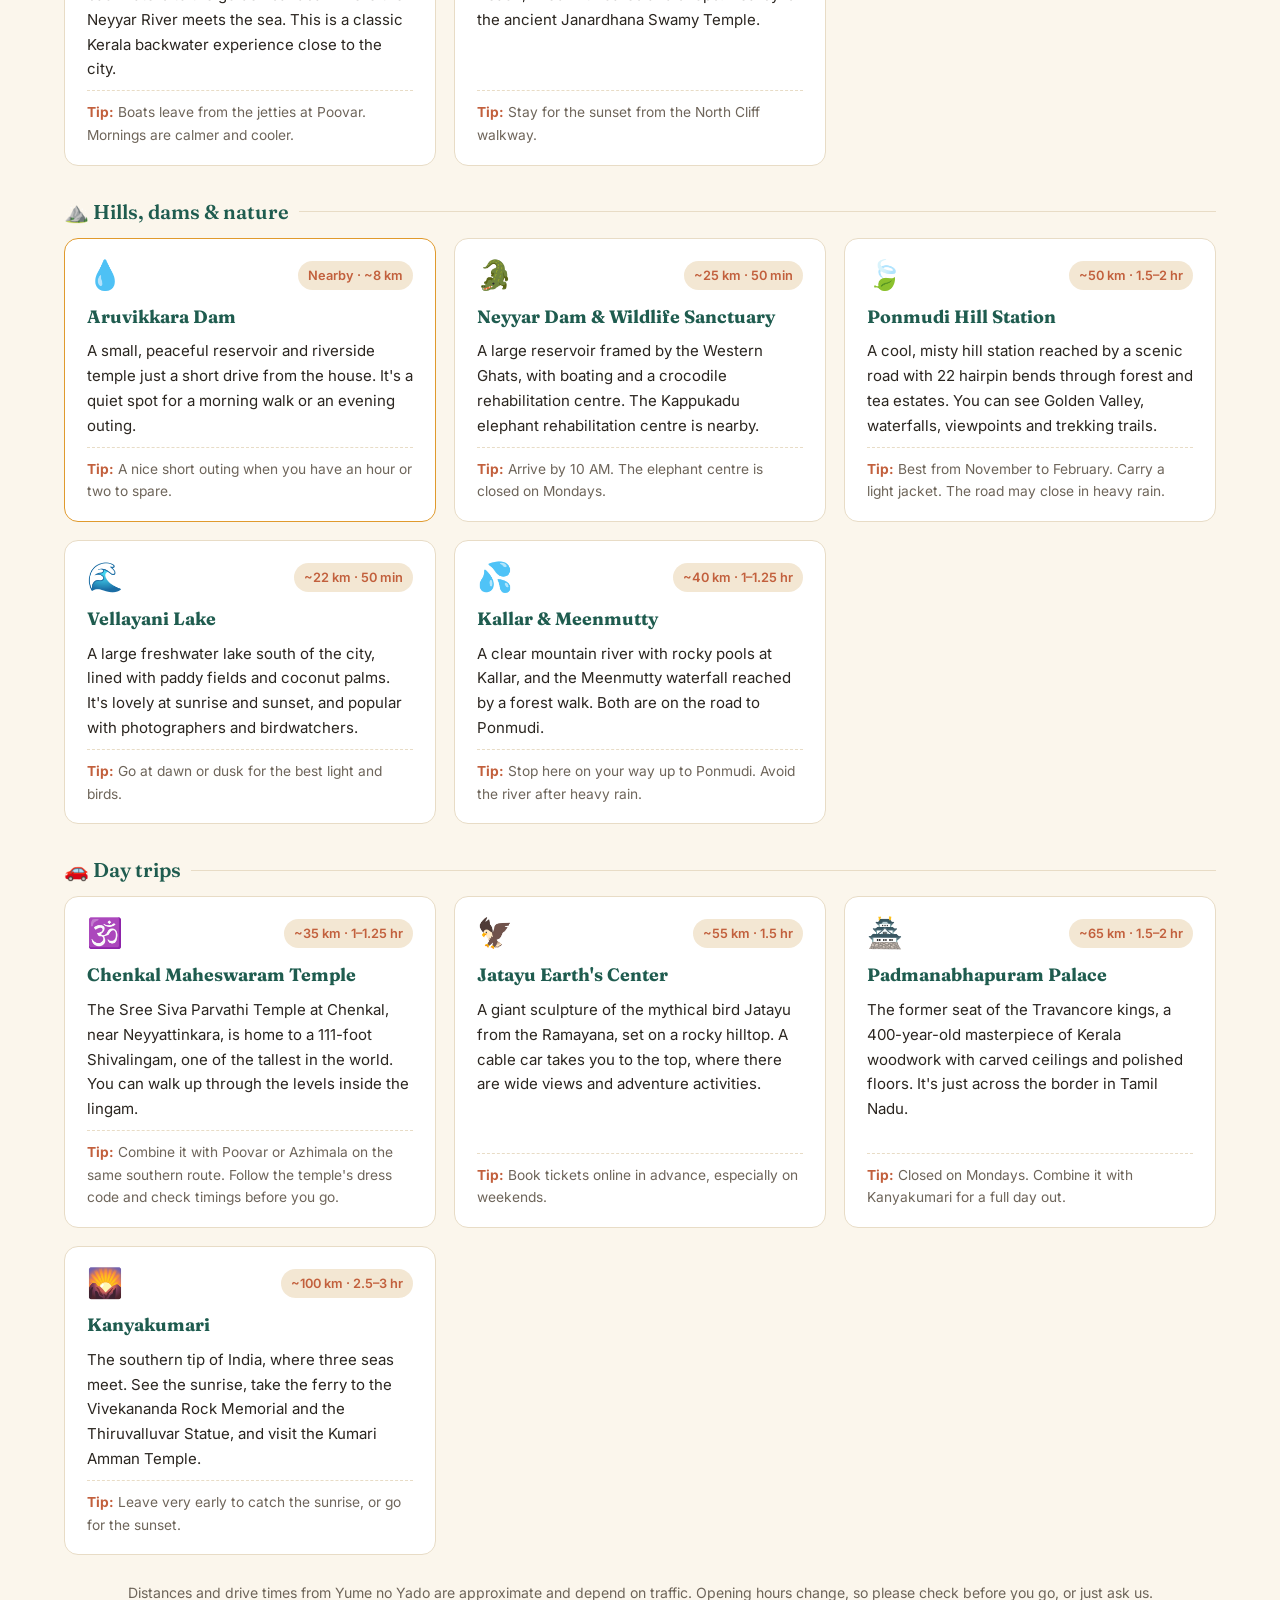
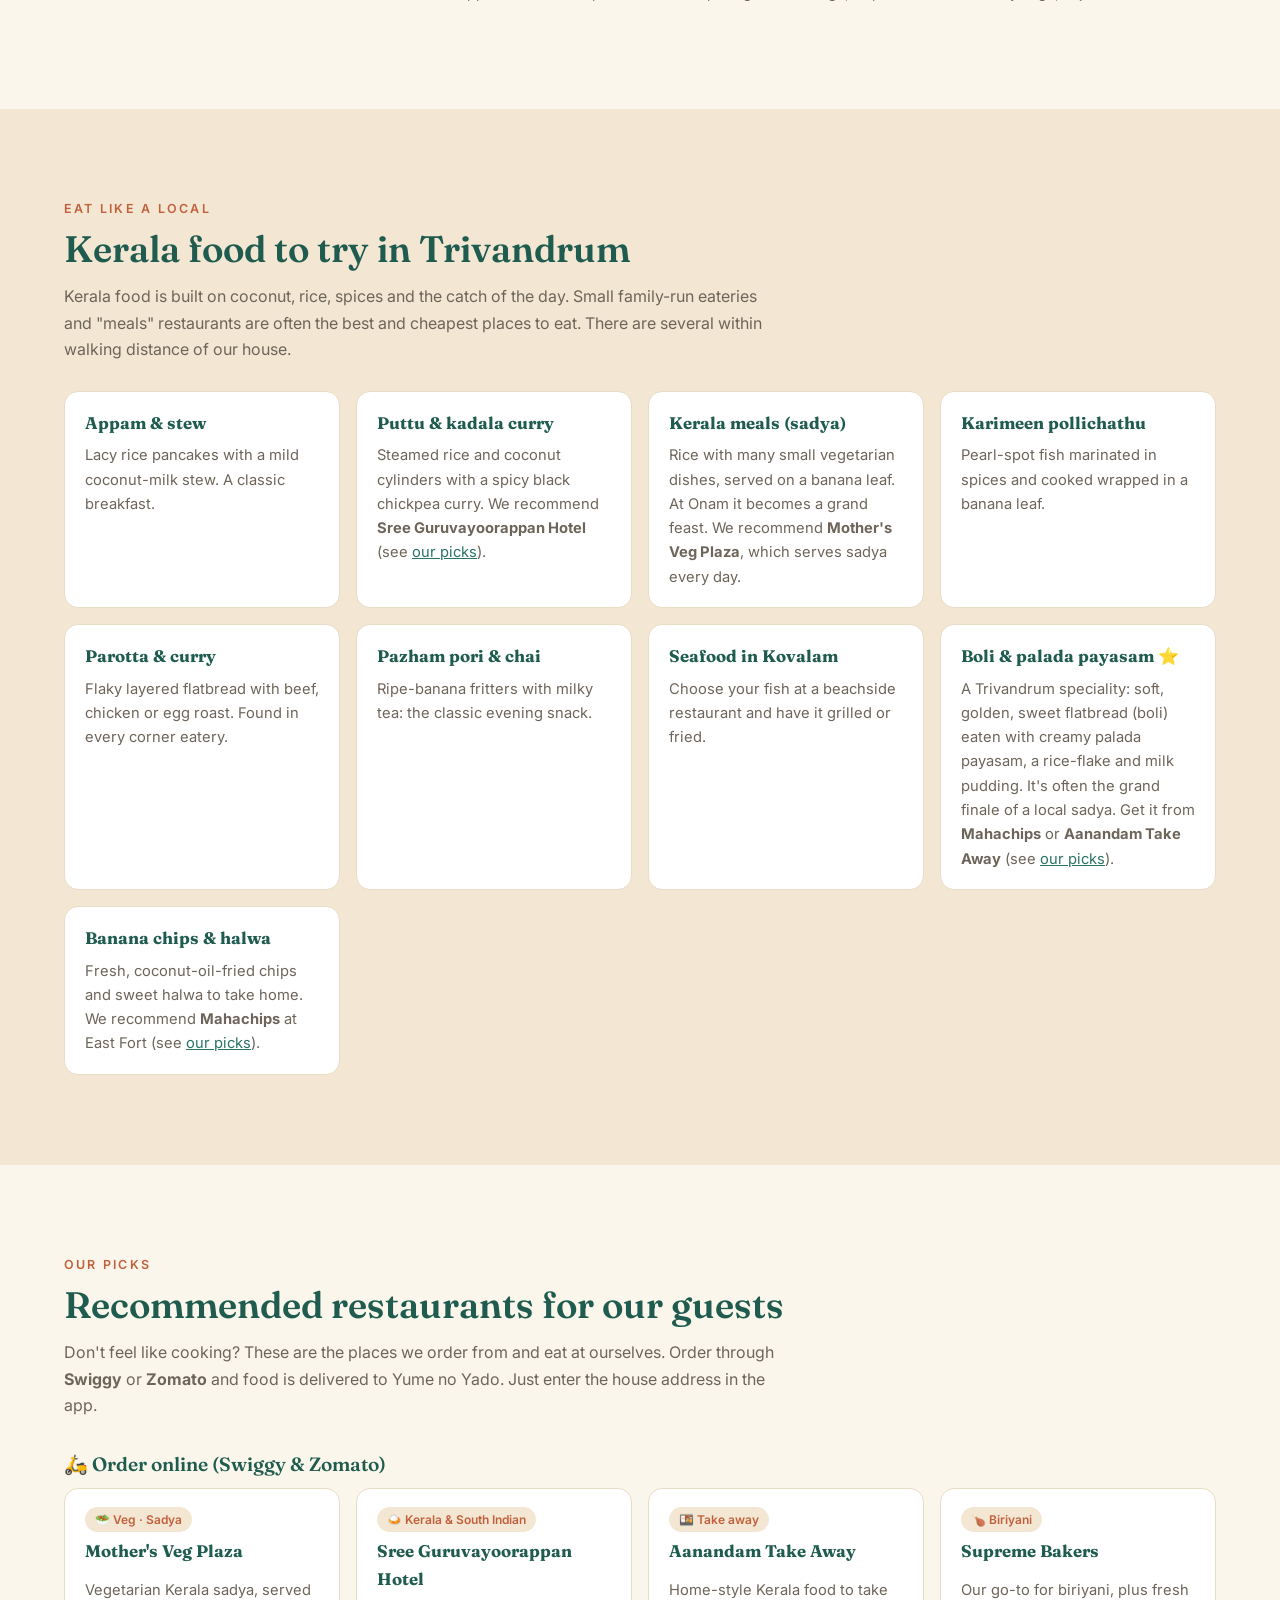
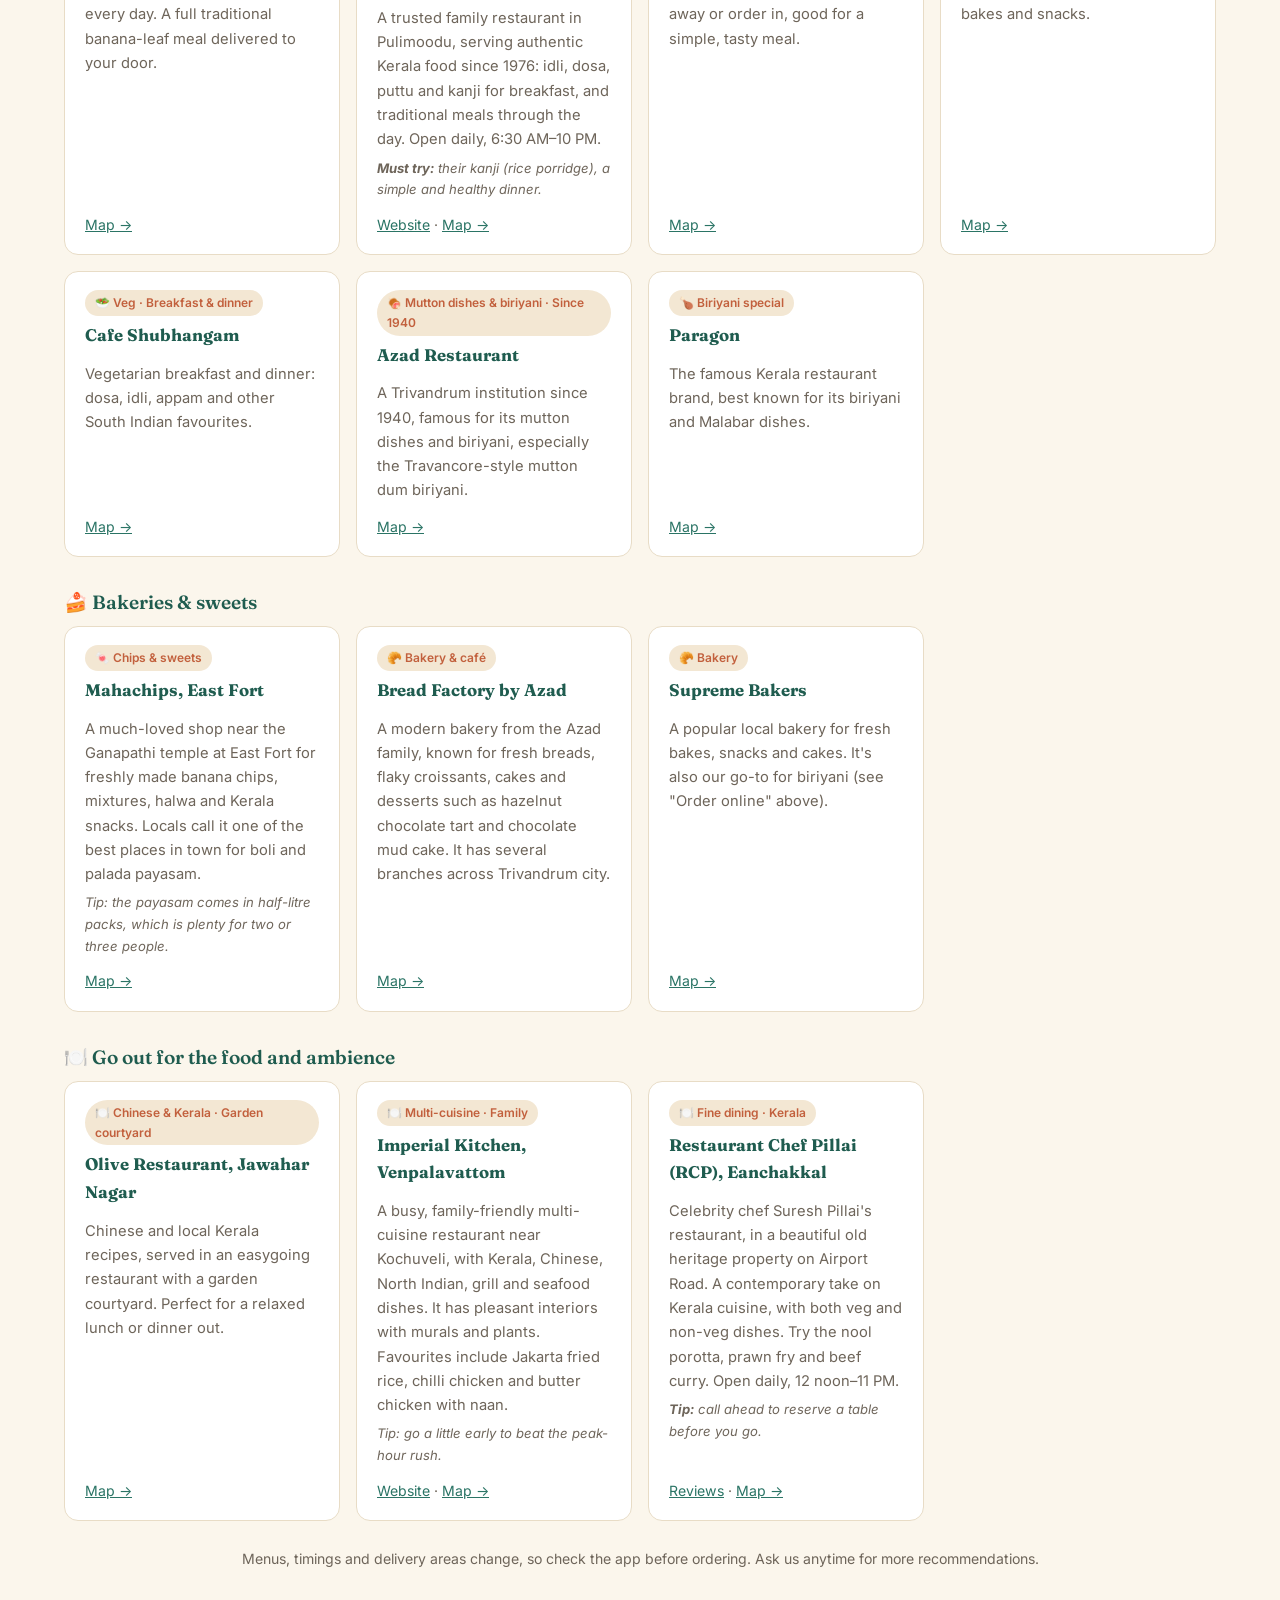
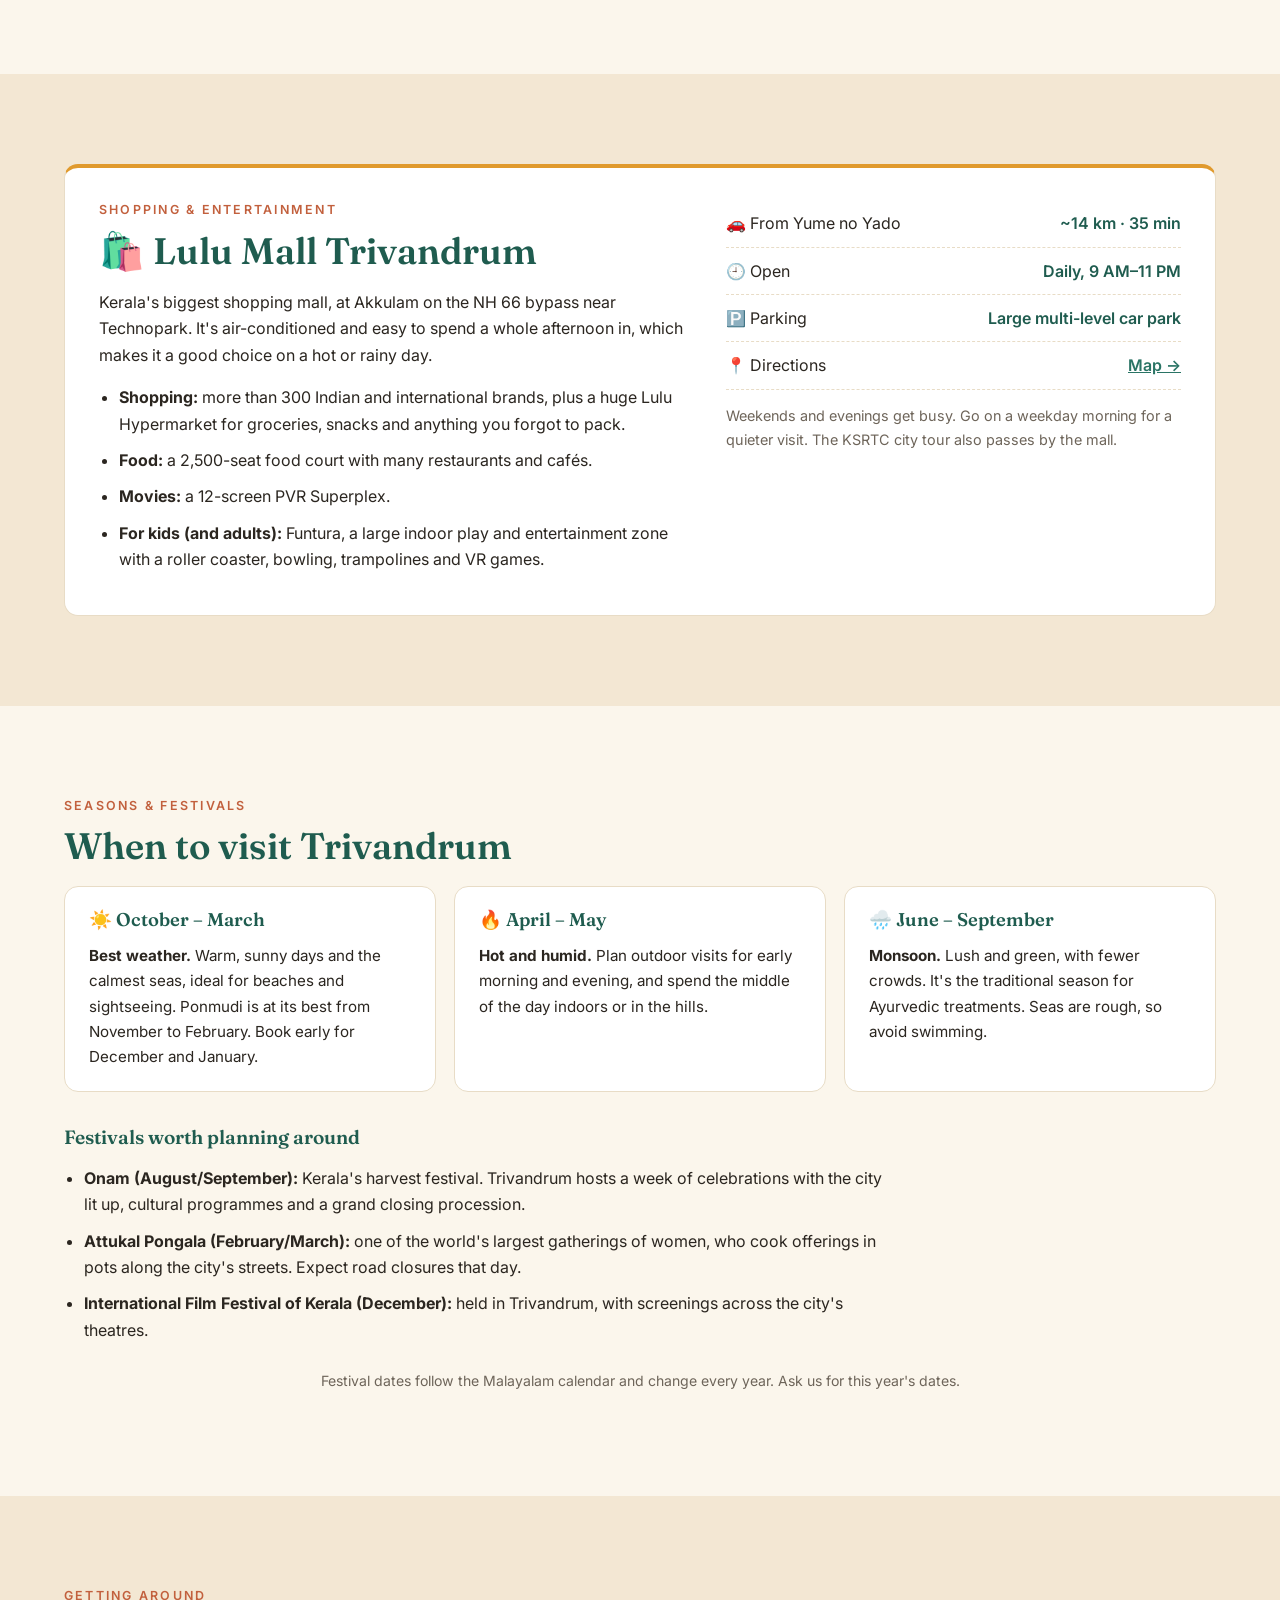
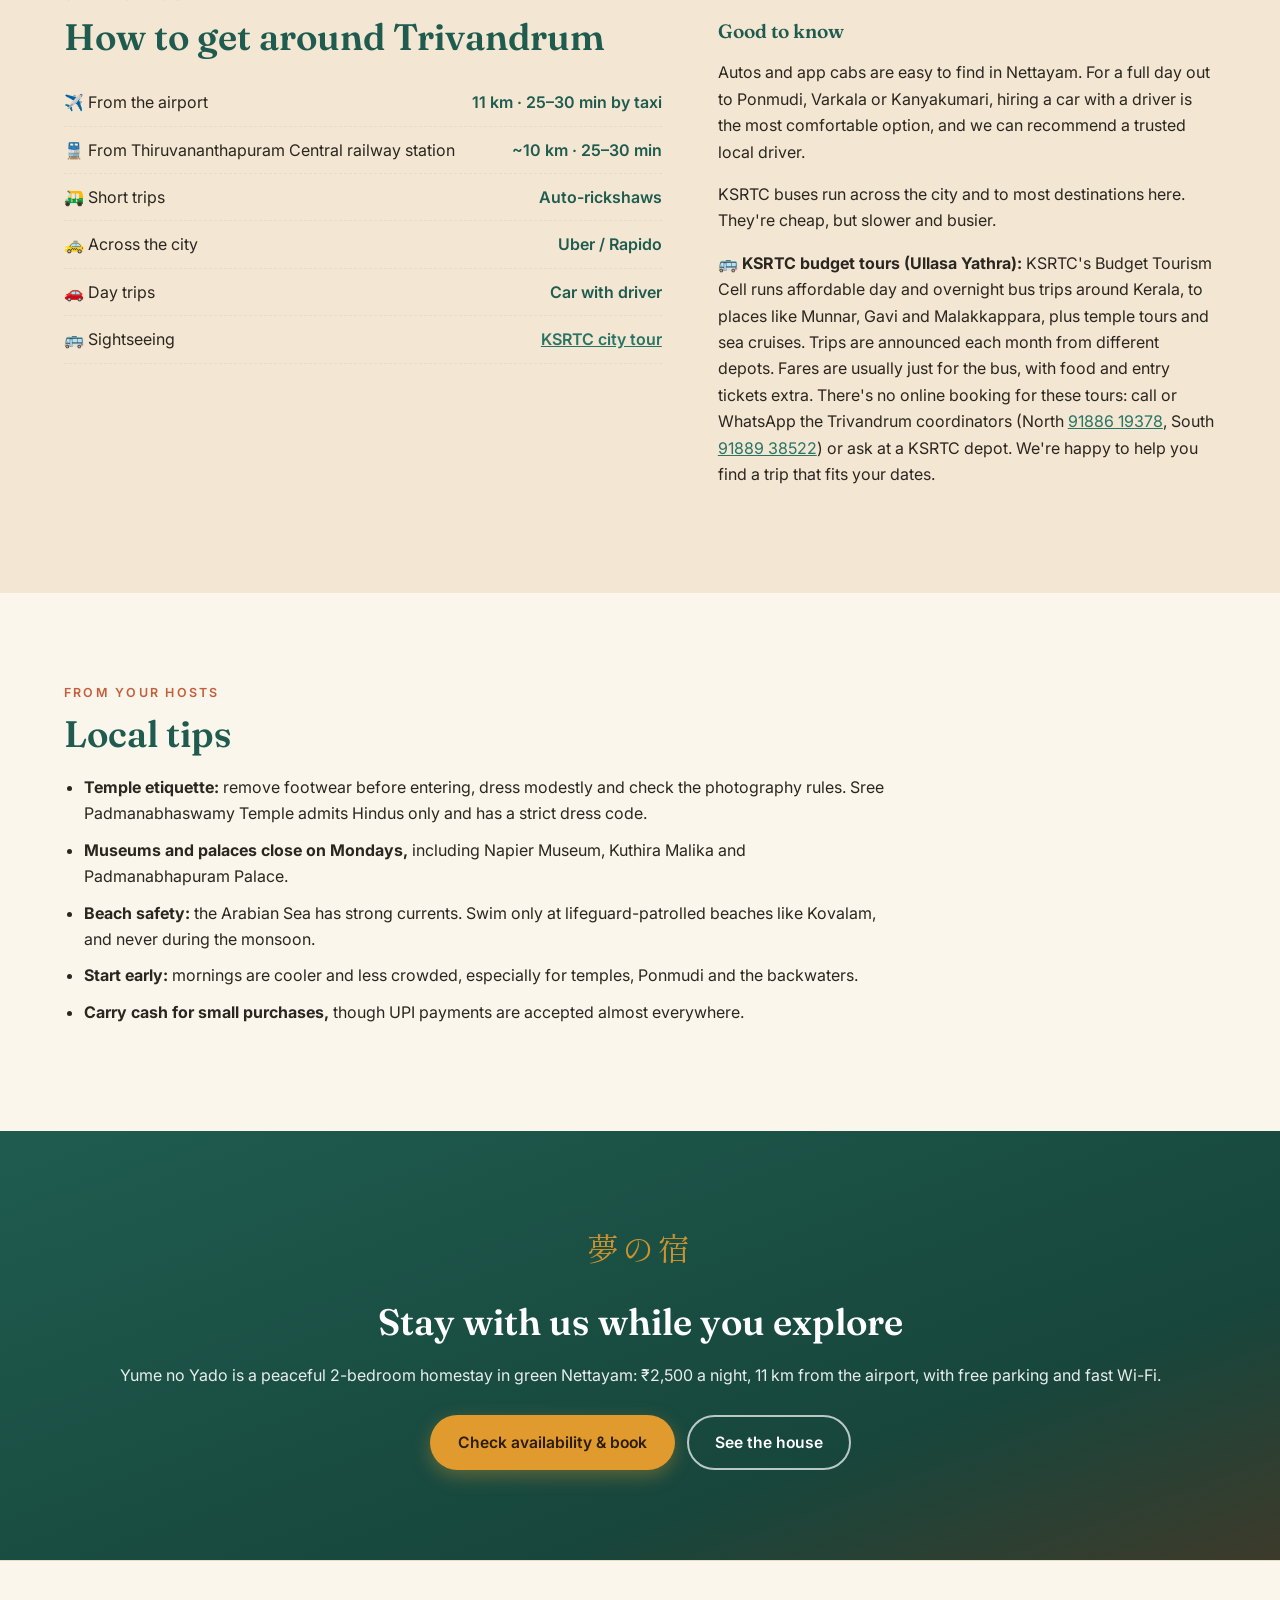
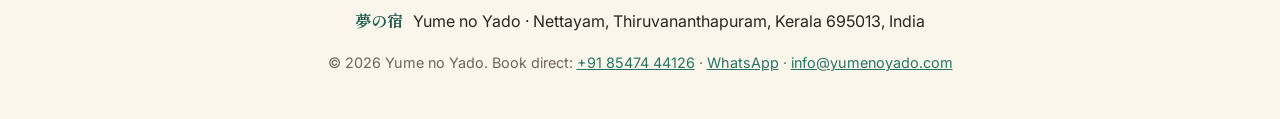
==== commit da588455: "Puttu: recommend Sree Guruvayoorappan Hotel" ====
--- a/things-to-do-in-trivandrum.html
+++ b/things-to-do-in-trivandrum.html
@@ -343,7 +343,7 @@
     <p class="intro">Kerala food is built on coconut, rice, spices and the catch of the day. Small family-run eateries and "meals" restaurants are often the best and cheapest places to eat. There are several within walking distance of our house.</p>
     <div class="food-grid">
       <div class="food"><h4>Appam &amp; stew</h4><p>Lacy rice pancakes with a mild coconut-milk stew. A classic breakfast.</p></div>
-      <div class="food"><h4>Puttu &amp; kadala curry</h4><p>Steamed rice and coconut cylinders with a spicy black chickpea curry.</p></div>
+      <div class="food"><h4>Puttu &amp; kadala curry</h4><p>Steamed rice and coconut cylinders with a spicy black chickpea curry. We recommend <b>Sree Guruvayoorappan Hotel</b> (see <a href="#restaurants">our picks</a>).</p></div>
       <div class="food"><h4>Kerala meals (sadya)</h4><p>Rice with many small vegetarian dishes, served on a banana leaf. At Onam it becomes a grand feast. We recommend <b>Mother's Veg Plaza</b>, which serves sadya every day.</p></div>
       <div class="food"><h4>Karimeen pollichathu</h4><p>Pearl-spot fish marinated in spices and cooked wrapped in a banana leaf.</p></div>
       <div class="food"><h4>Parotta &amp; curry</h4><p>Flaky layered flatbread with beef, chicken or egg roast. Found in every corner eatery.</p></div>
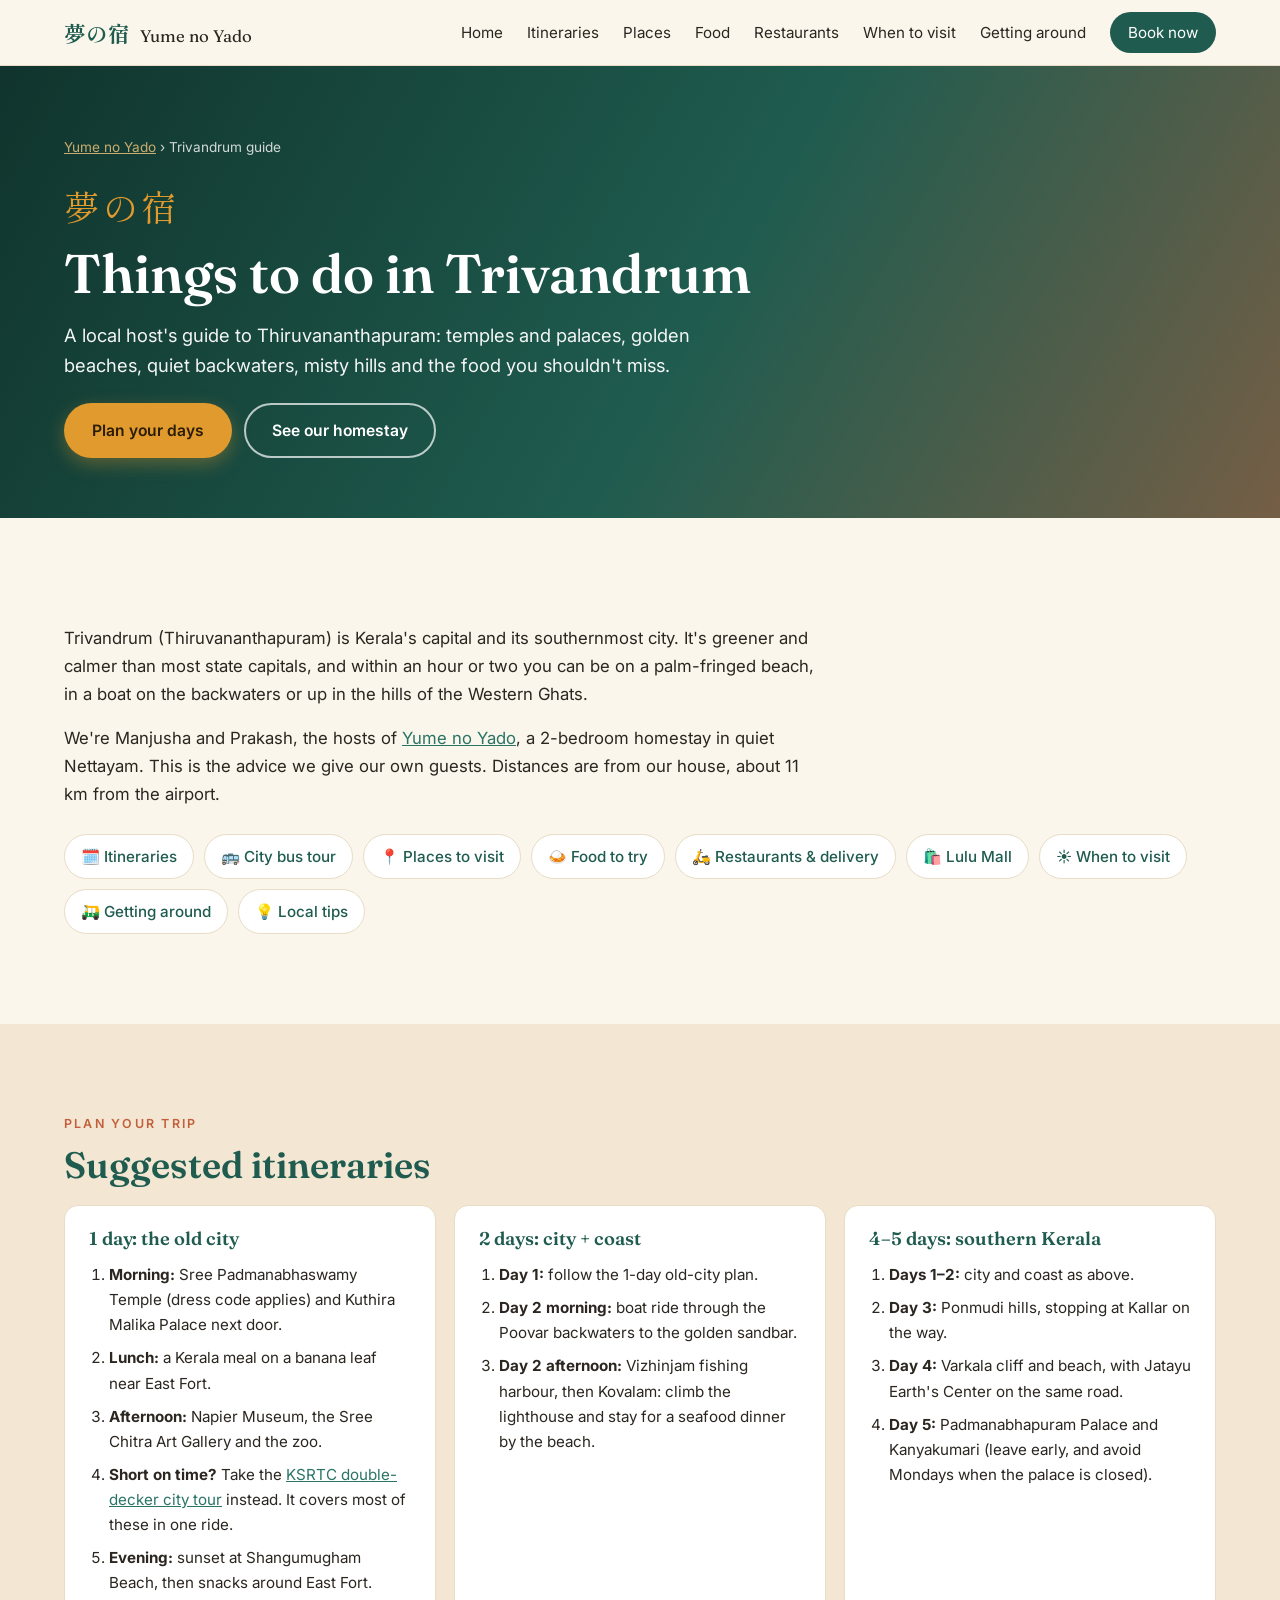
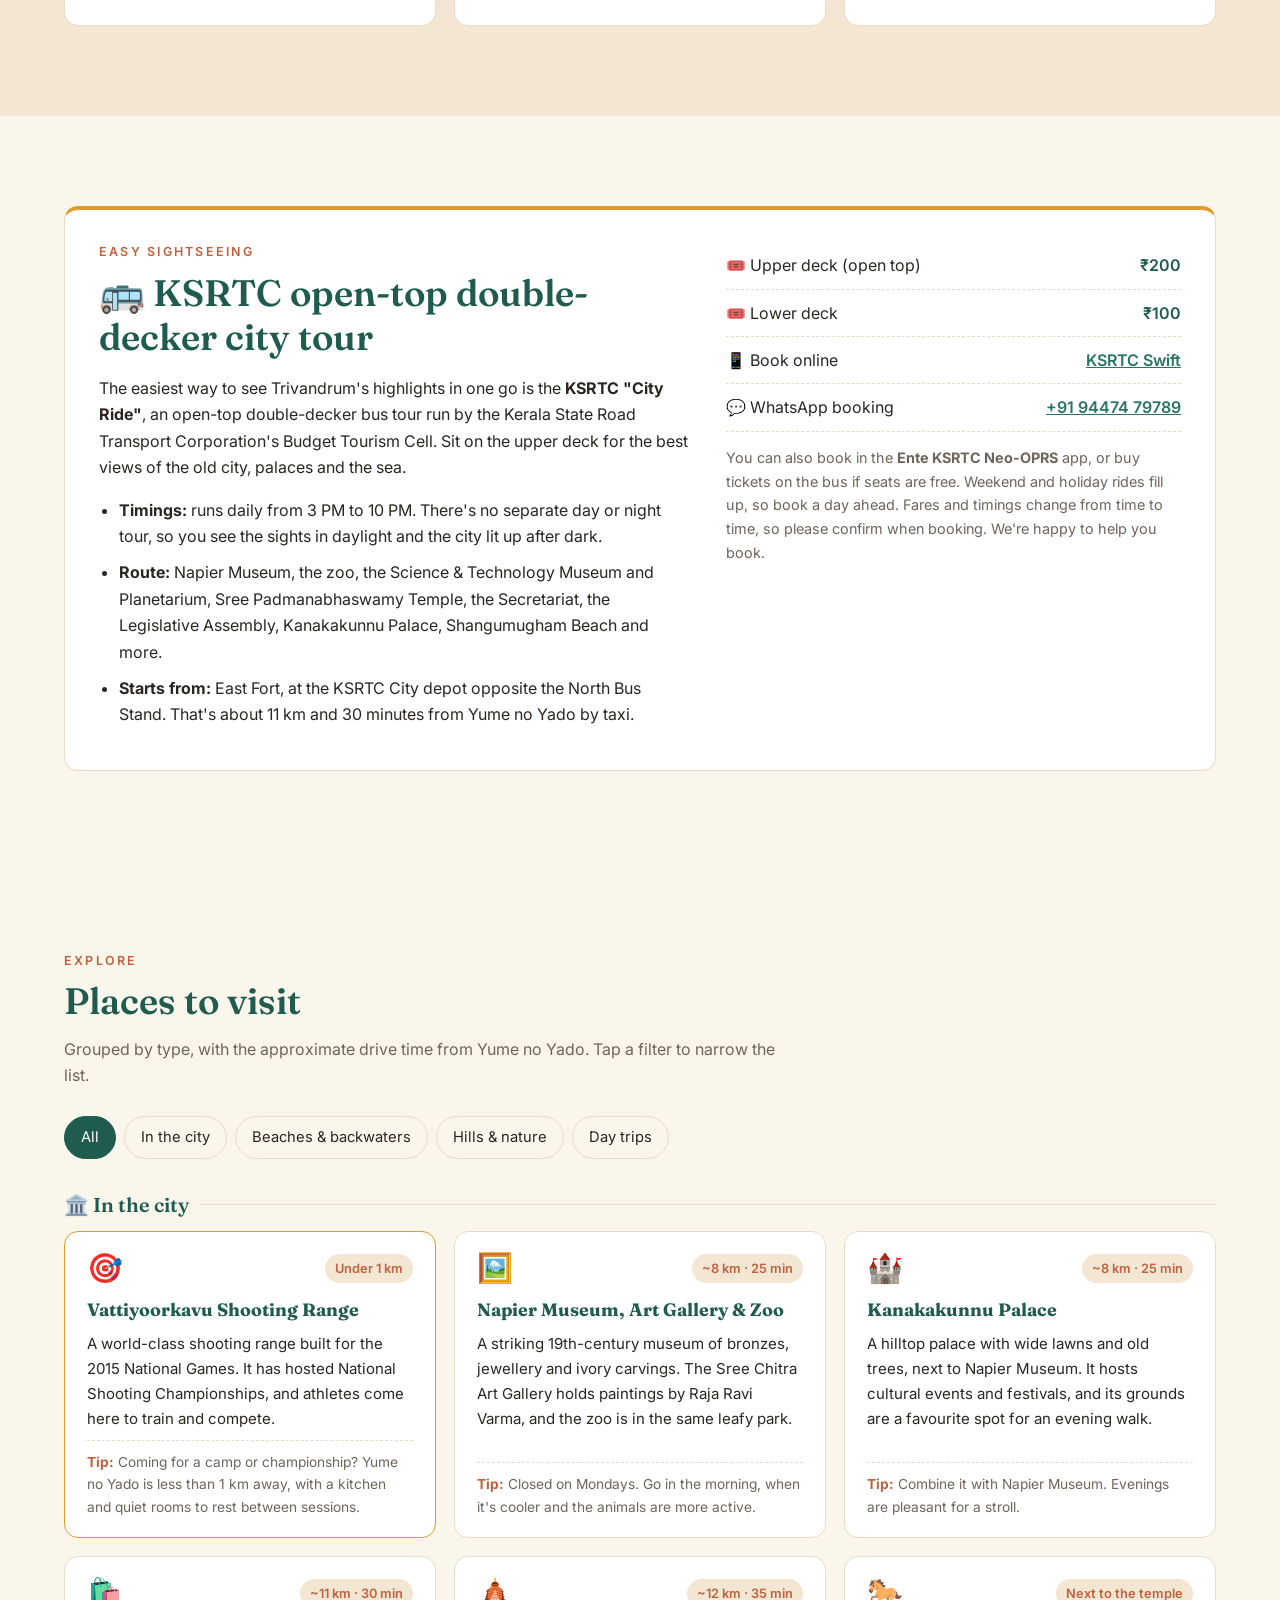
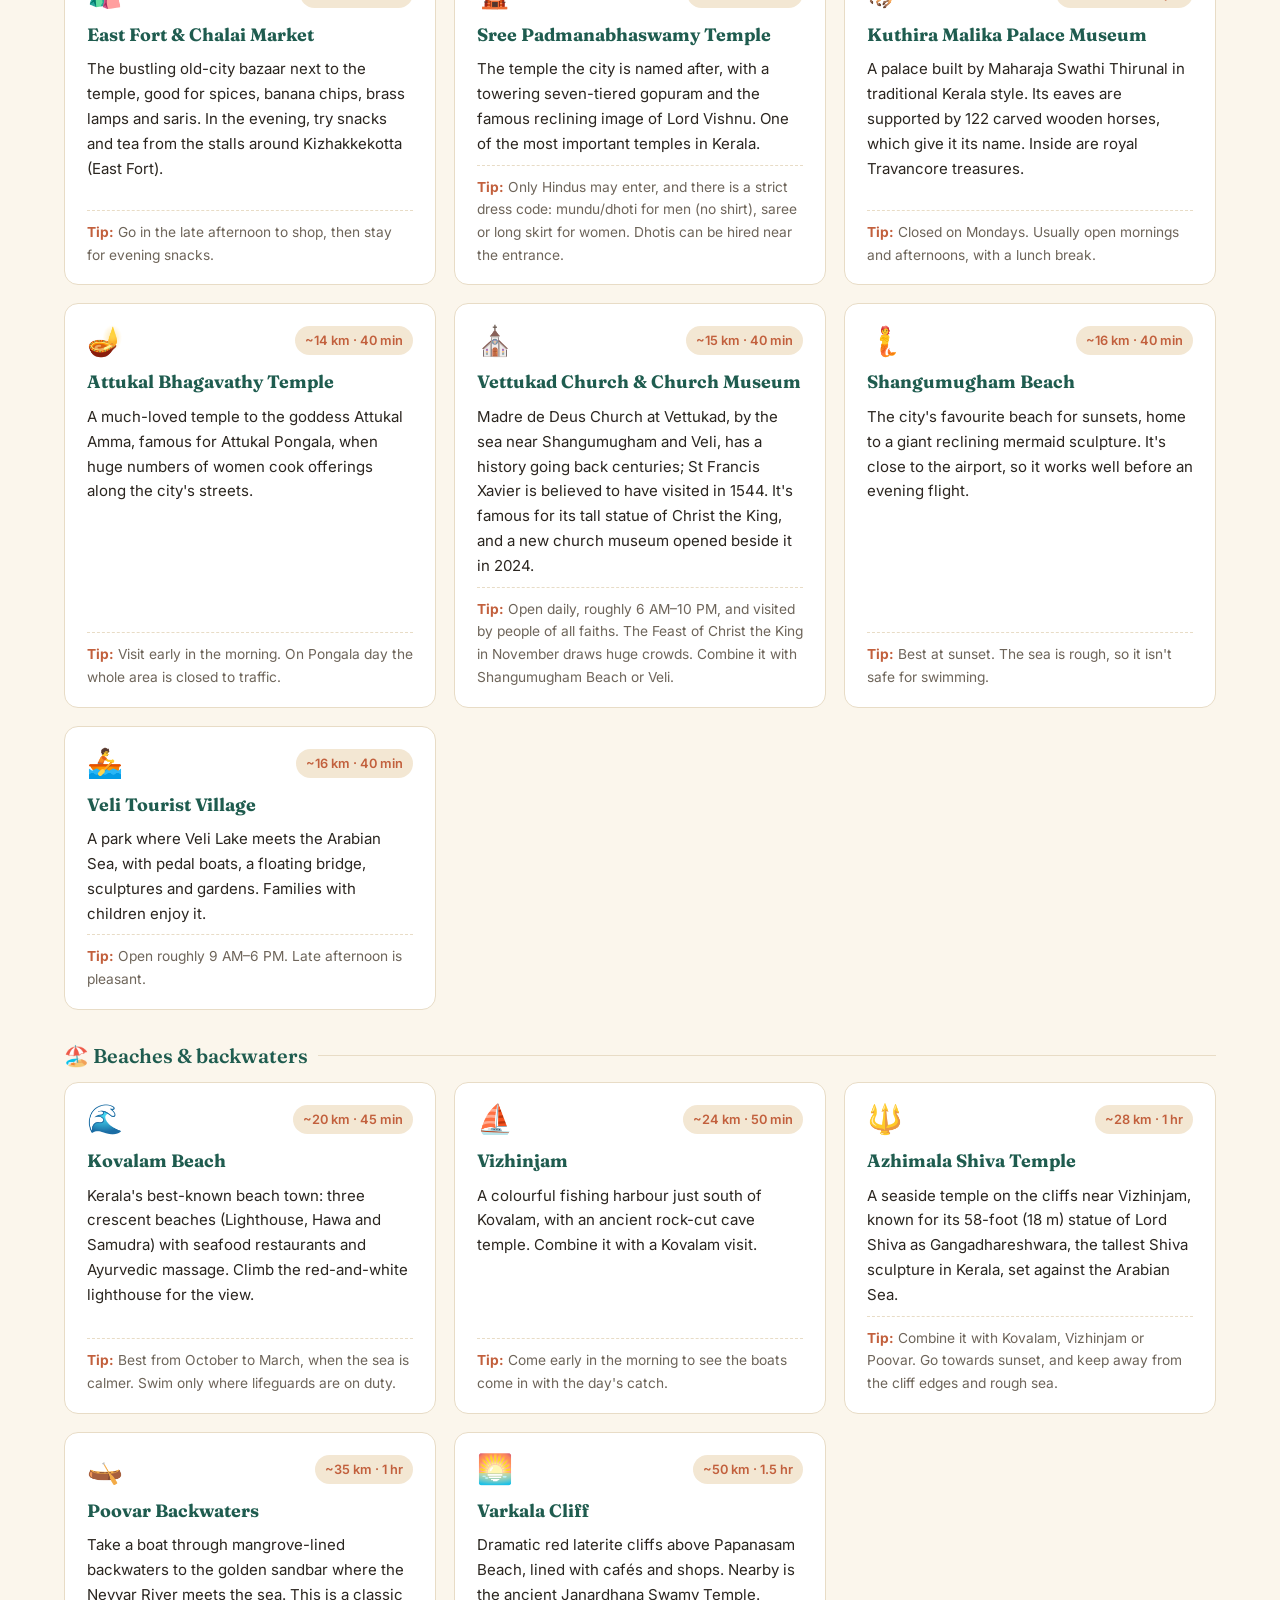
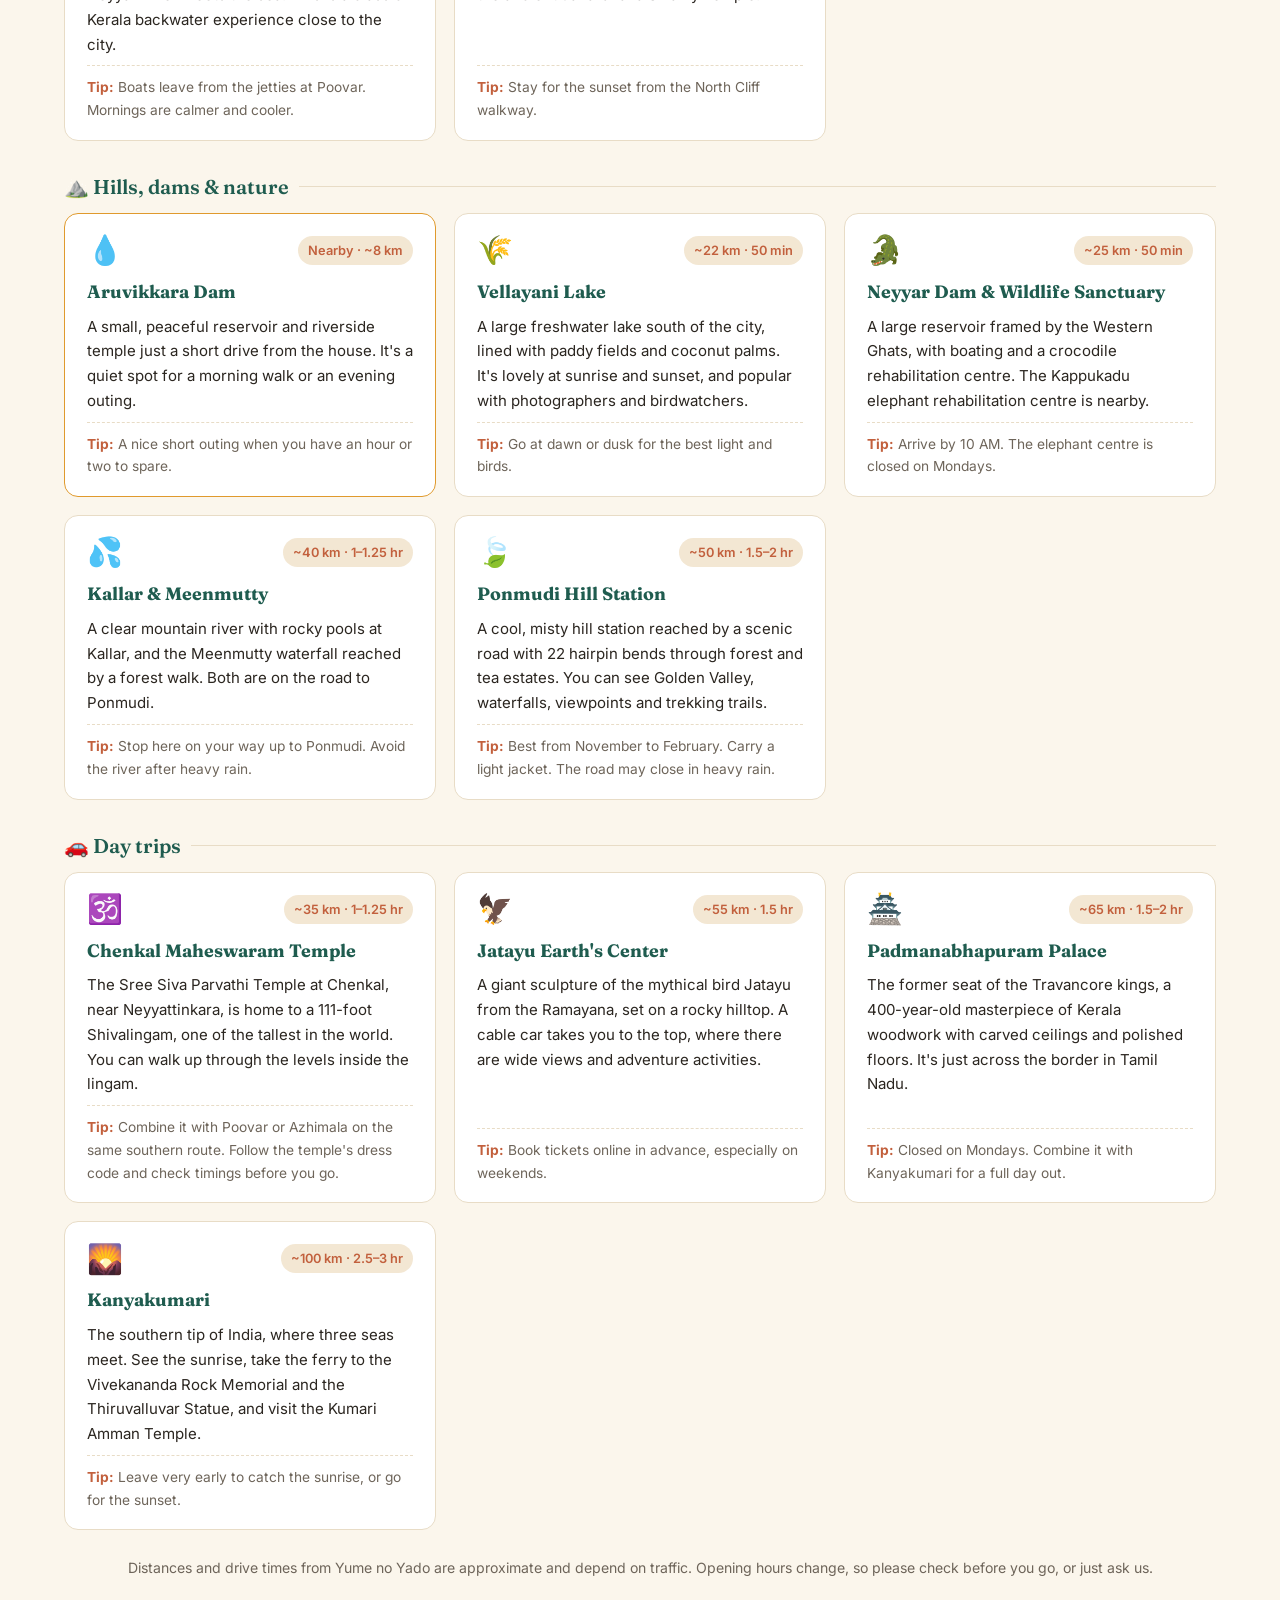
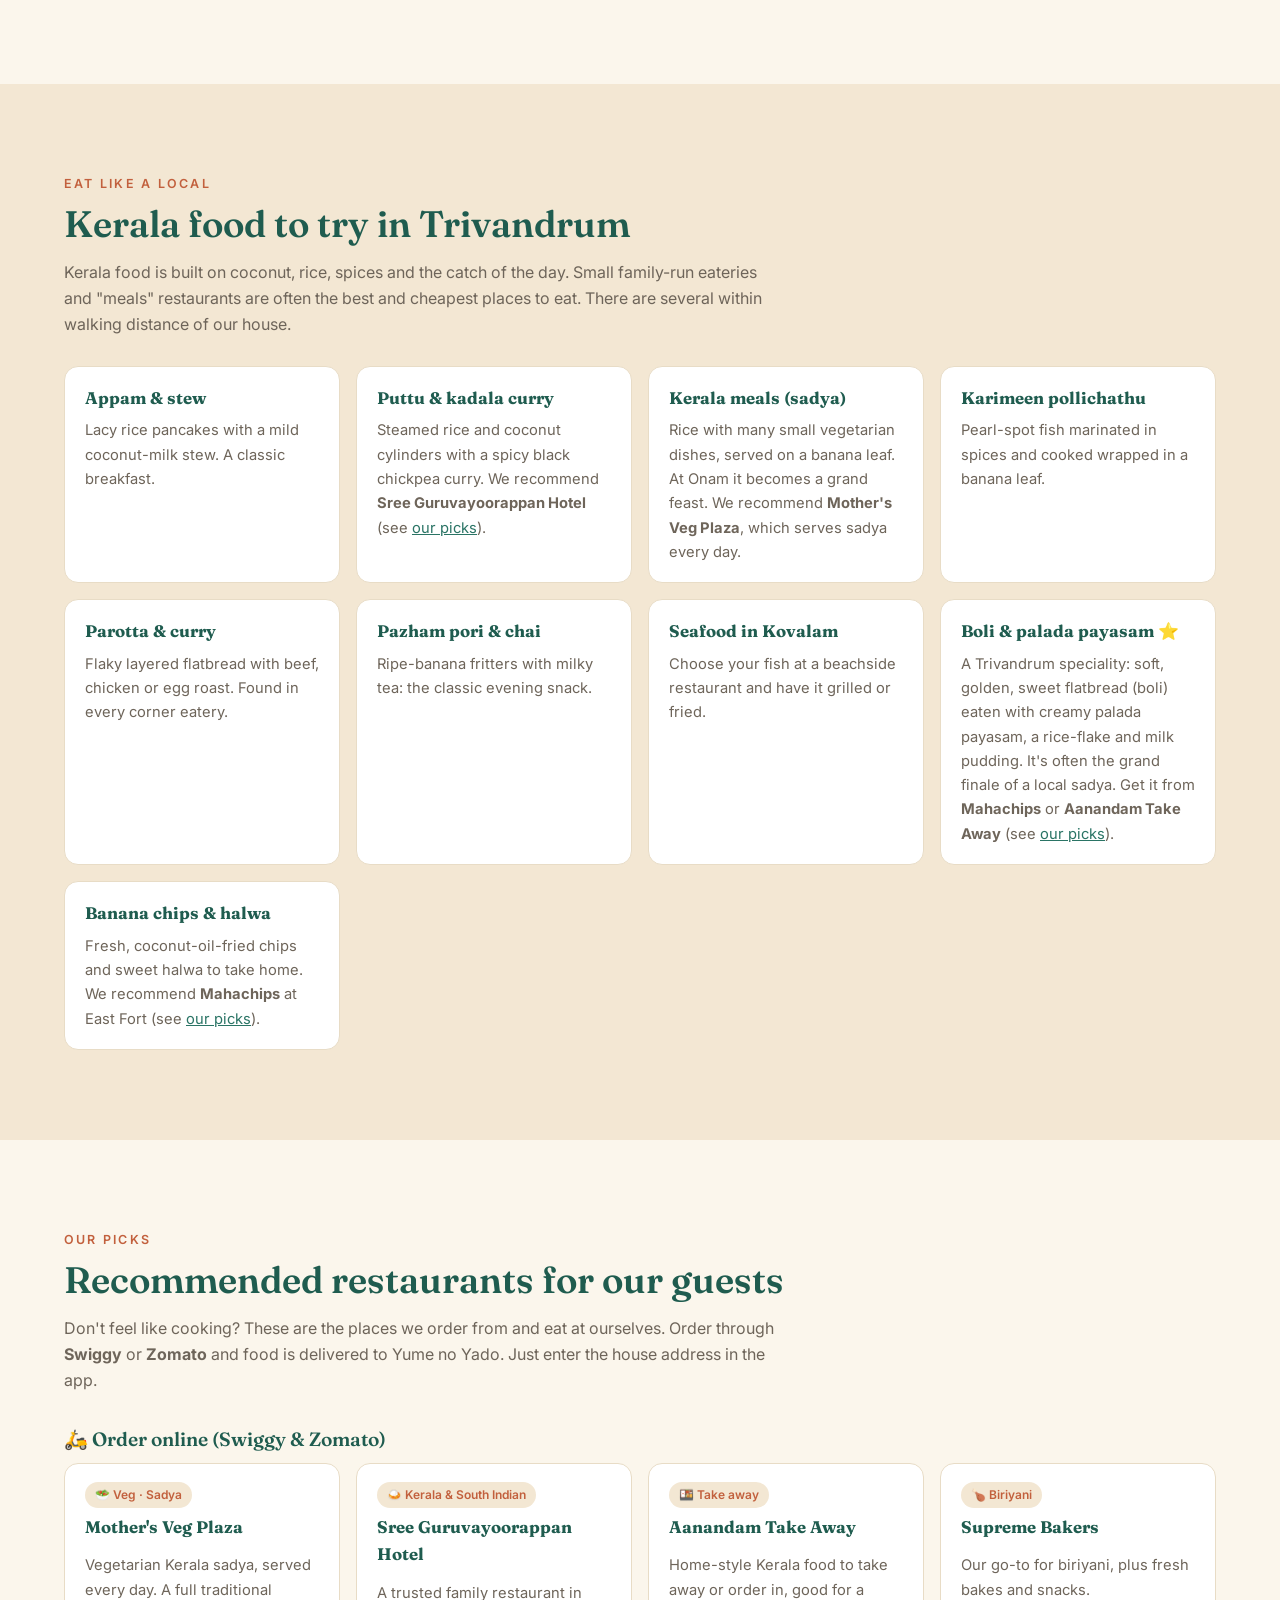
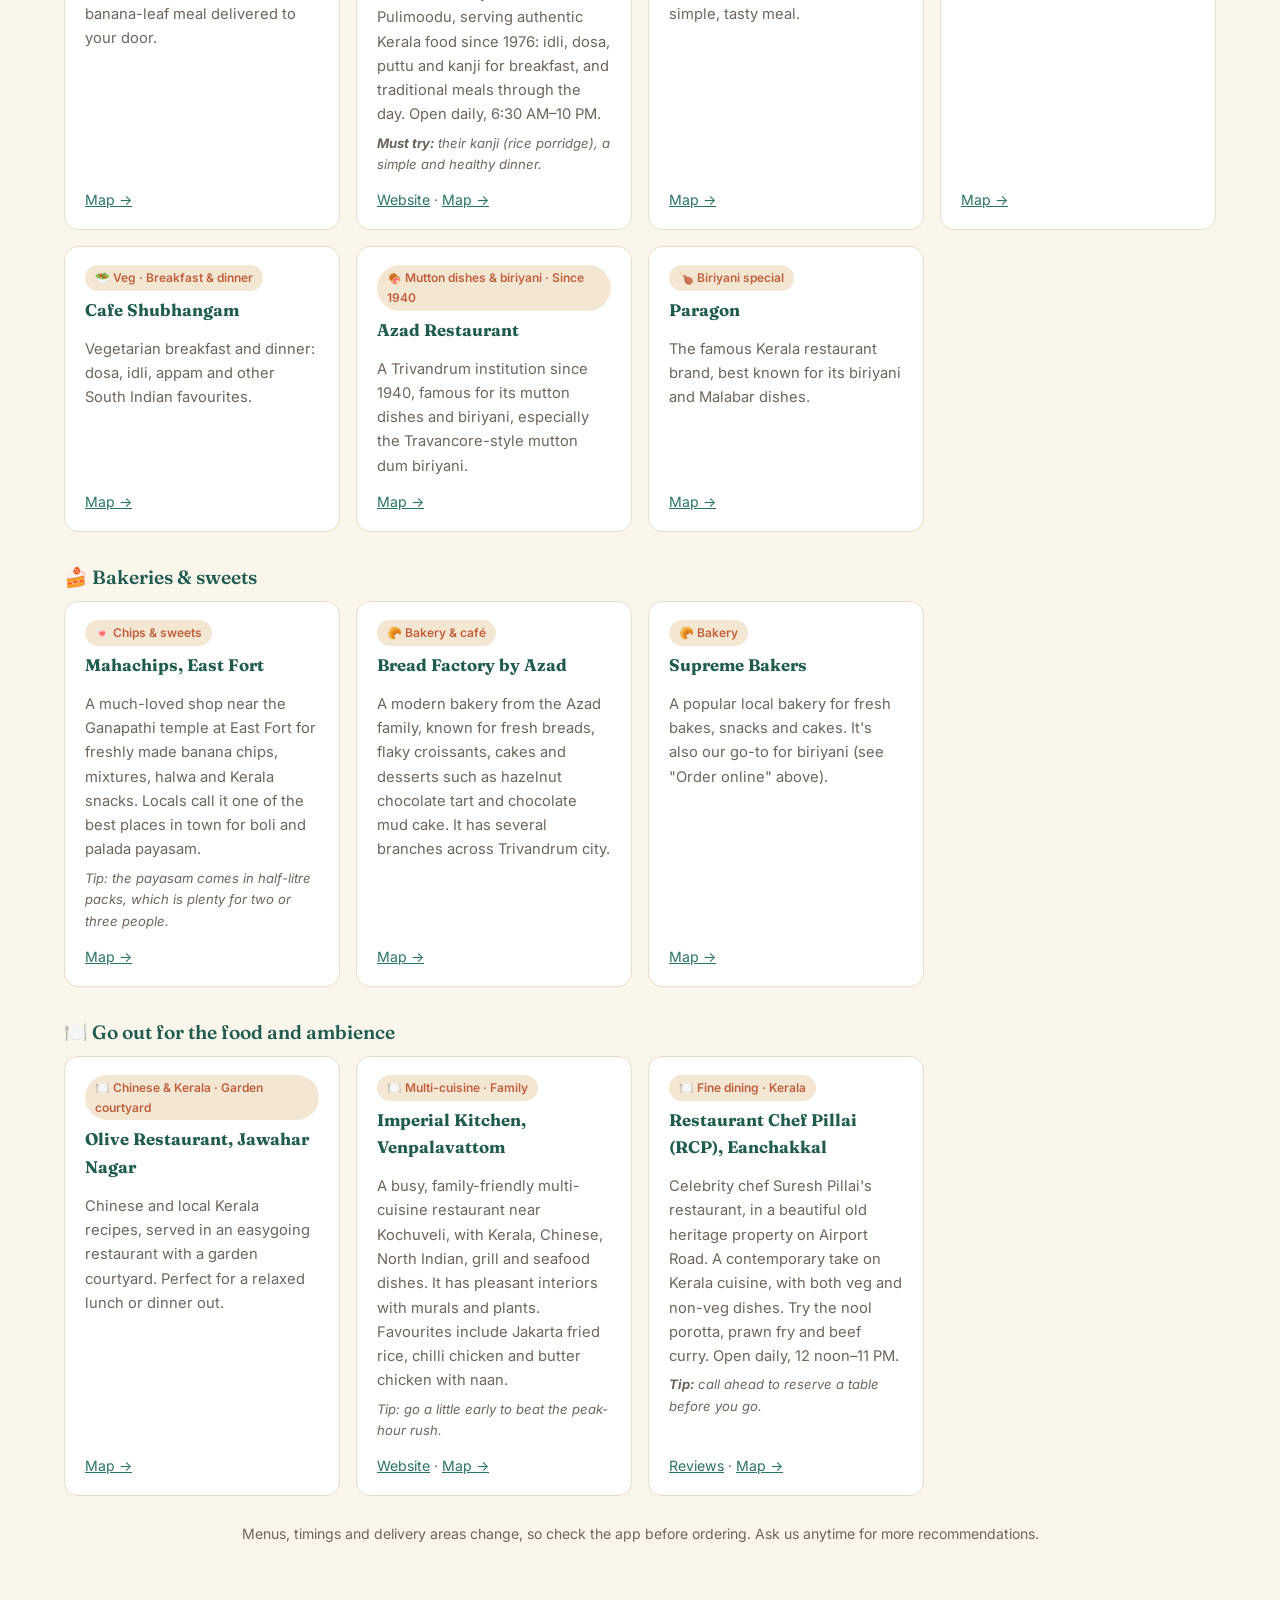
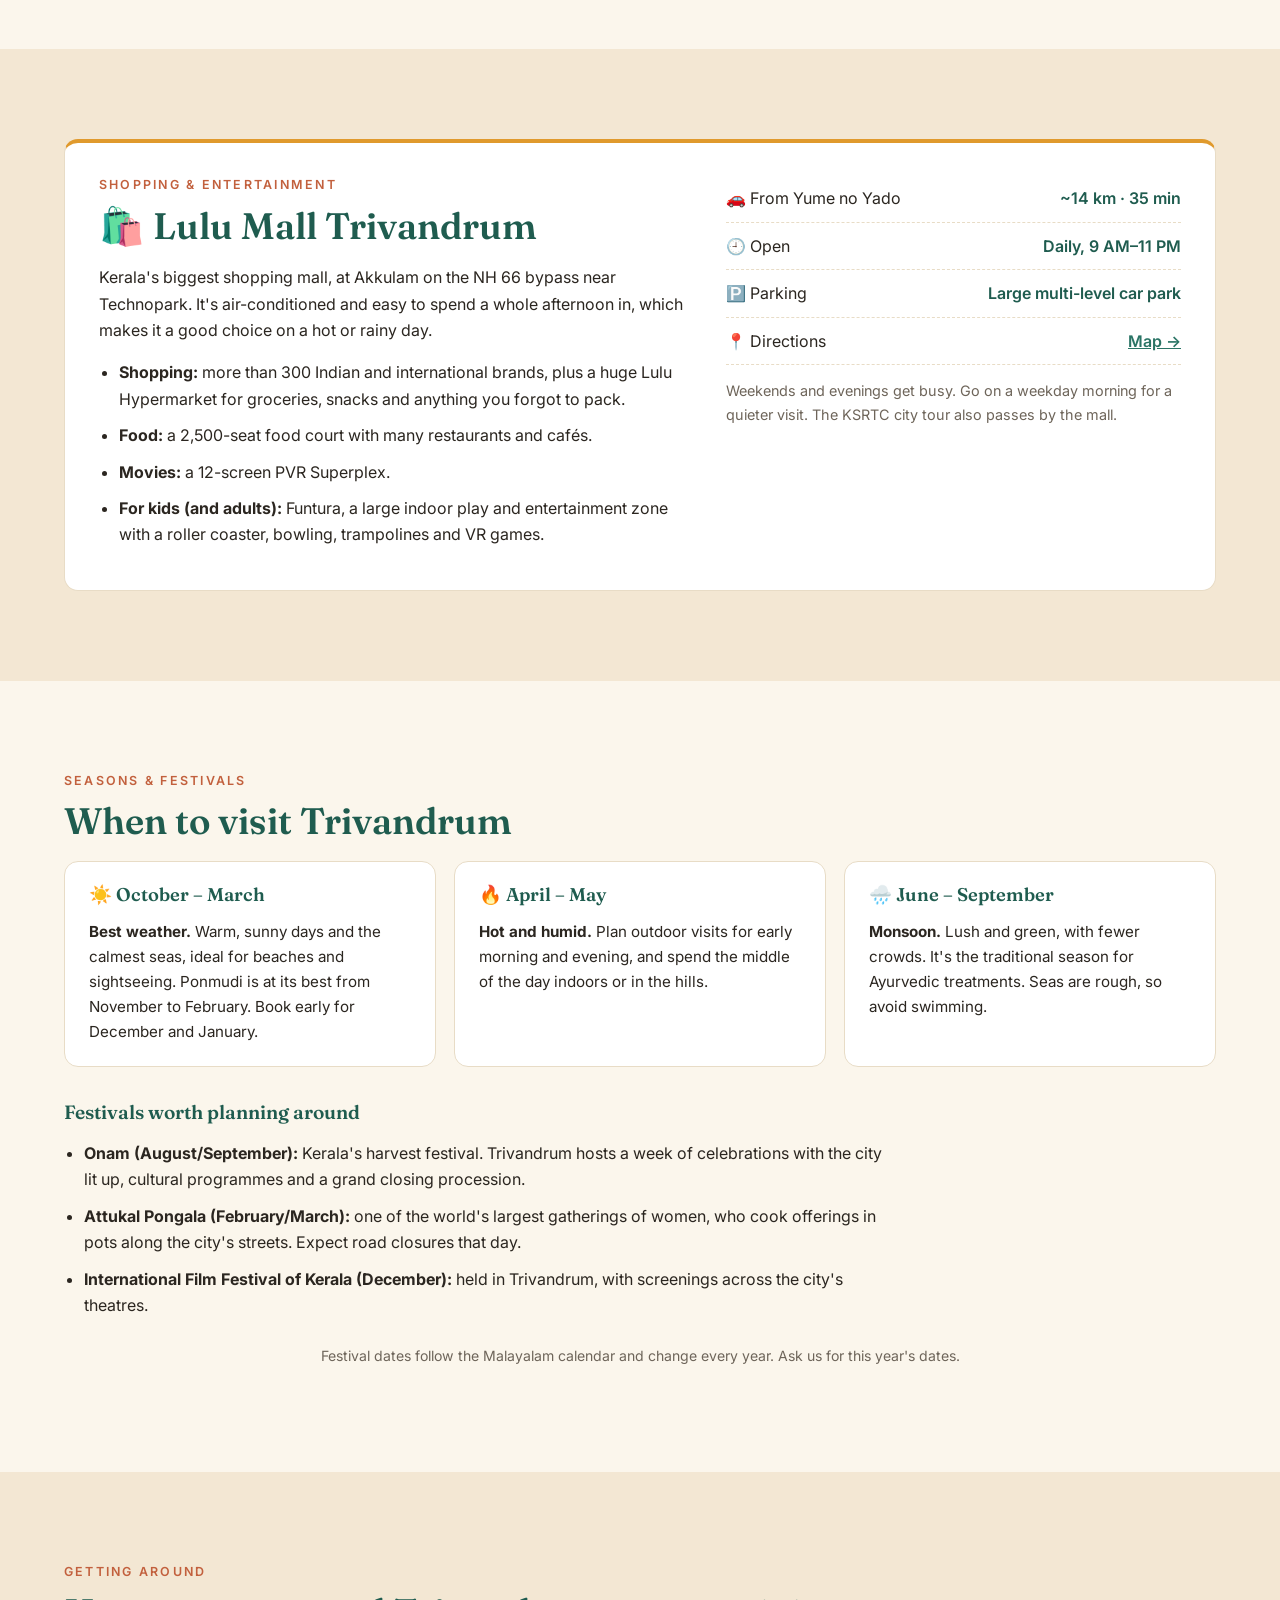
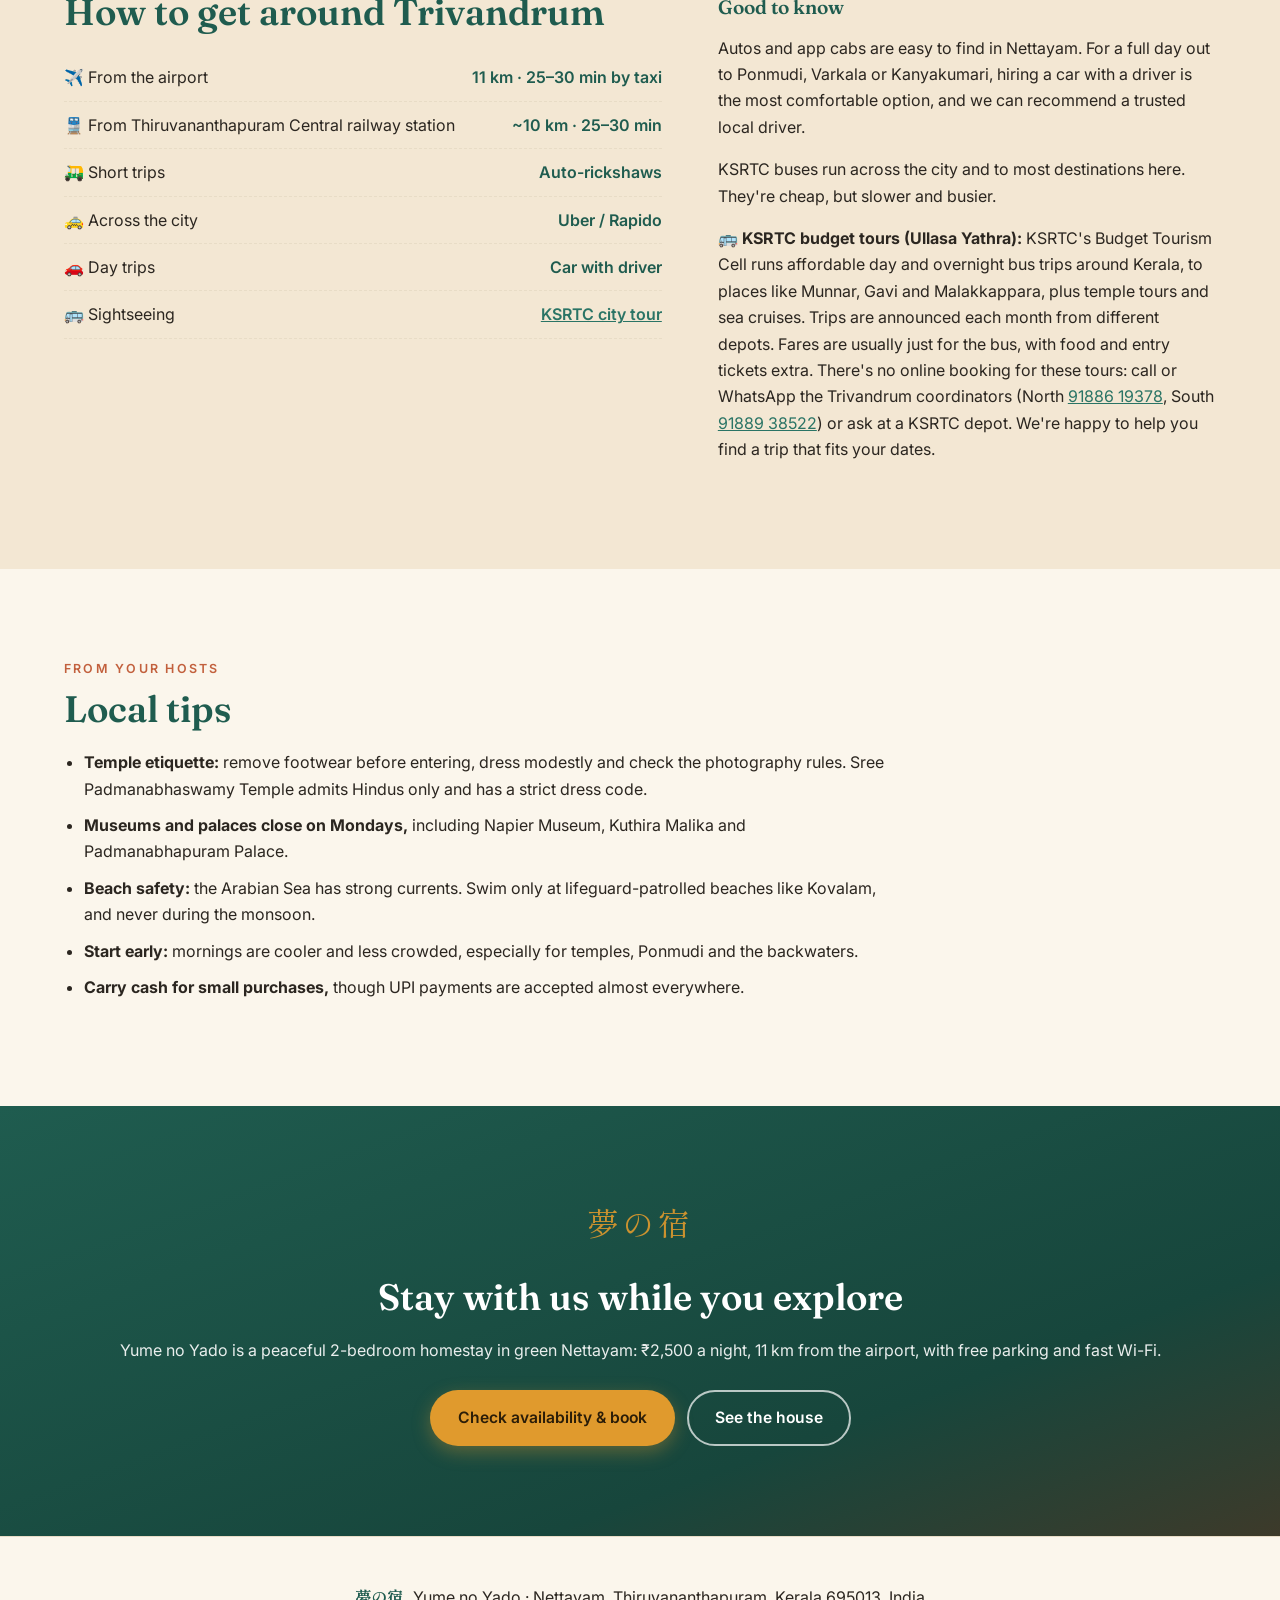
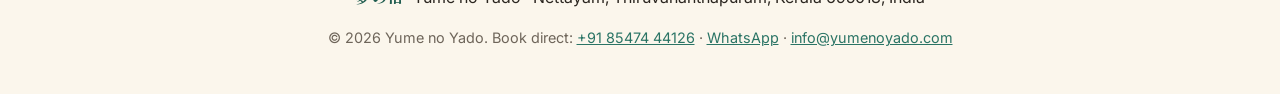
==== commit 572a1e6c: "Consistency fixes; railway station in facts ribbon" ====
--- a/things-to-do-in-trivandrum.html
+++ b/things-to-do-in-trivandrum.html
@@ -30,7 +30,7 @@
 
   <style>.book-bar, .nav-book { display: none; }</style>
   <!-- EDIT: bump the ?v= number whenever style.css or script.js changes -->
-  <link rel="stylesheet" href="style.css?v=7">
+  <link rel="stylesheet" href="style.css?v=8">
 </head>
 <body>
 
@@ -167,65 +167,65 @@
   <div class="attr-group" data-group="city">
     <h3>🏛️ In the city</h3>
     <div class="attr-grid">
-      <article class="attr">
-        <div class="attr-top"><span class="attr-ico">🛕</span><span class="dist">~12 km · 35 min</span></div>
-        <h4>Sree Padmanabhaswamy Temple</h4>
-        <p>The temple the city is named after, with a towering seven-tiered gopuram and the famous reclining image of Lord Vishnu. One of the most important temples in Kerala.</p>
-        <p class="tip"><b>Tip:</b> Only Hindus may enter, and there is a strict dress code: mundu/dhoti for men (no shirt), saree or long skirt for women. Dhotis can be hired near the entrance.</p>
-      </article>
-      <article class="attr">
-        <div class="attr-top"><span class="attr-ico">🐎</span><span class="dist">Next to the temple</span></div>
-        <h4>Kuthira Malika Palace Museum</h4>
-        <p>A palace built by Maharaja Swathi Thirunal in traditional Kerala style. Its eaves are supported by 122 carved wooden horses, which give it its name. Inside are royal Travancore treasures.</p>
-        <p class="tip"><b>Tip:</b> Closed on Mondays. Usually open mornings and afternoons, with a lunch break.</p>
-      </article>
-      <article class="attr">
-        <div class="attr-top"><span class="attr-ico">🖼️</span><span class="dist">~8 km · 25 min</span></div>
-        <h4>Napier Museum, Art Gallery &amp; Zoo</h4>
-        <p>A striking 19th-century museum of bronzes, jewellery and ivory carvings. The Sree Chitra Art Gallery holds paintings by Raja Ravi Varma, and the zoo is in the same leafy park.</p>
-        <p class="tip"><b>Tip:</b> Closed on Mondays. Go in the morning, when it's cooler and the animals are more active.</p>
-      </article>
-      <article class="attr">
-        <div class="attr-top"><span class="attr-ico">🛍️</span><span class="dist">~11 km · 30 min</span></div>
-        <h4>East Fort &amp; Chalai Market</h4>
-        <p>The bustling old-city bazaar next to the temple, good for spices, banana chips, brass lamps and saris. In the evening, try snacks and tea from the stalls around Kizhakkekotta (East Fort).</p>
-        <p class="tip"><b>Tip:</b> Go in the late afternoon to shop, then stay for evening snacks.</p>
-      </article>
-      <article class="attr">
-        <div class="attr-top"><span class="attr-ico">🧜</span><span class="dist">~16 km · 40 min</span></div>
-        <h4>Shangumugham Beach</h4>
-        <p>The city's favourite beach for sunsets, home to a giant reclining mermaid sculpture. It's close to the airport, so it works well before an evening flight.</p>
-        <p class="tip"><b>Tip:</b> Best at sunset. The sea is rough, so it isn't safe for swimming.</p>
-      </article>
-      <article class="attr">
-        <div class="attr-top"><span class="attr-ico">🚣</span><span class="dist">~16 km · 40 min</span></div>
-        <h4>Veli Tourist Village</h4>
-        <p>A park where Veli Lake meets the Arabian Sea, with pedal boats, a floating bridge, sculptures and gardens. Families with children enjoy it.</p>
-        <p class="tip"><b>Tip:</b> Open roughly 9 AM–6 PM. Late afternoon is pleasant.</p>
-      </article>
-      <article class="attr">
-        <div class="attr-top"><span class="attr-ico">⛪</span><span class="dist">~15 km · 40 min</span></div>
-        <h4>Vettukad Church &amp; Church Museum</h4>
-        <p>Madre de Deus Church at Vettukad, by the sea near Shangumugham and Veli, has a history going back centuries; St Francis Xavier is believed to have visited in 1544. It's famous for its tall statue of Christ the King, and a new church museum opened beside it in 2024.</p>
-        <p class="tip"><b>Tip:</b> Open daily, roughly 6 AM–10 PM, and visited by people of all faiths. The Feast of Christ the King in November draws huge crowds. Combine it with Shangumugham Beach or Veli.</p>
-      </article>
-      <article class="attr">
-        <div class="attr-top"><span class="attr-ico">🪔</span><span class="dist">~14 km · 40 min</span></div>
-        <h4>Attukal Bhagavathy Temple</h4>
-        <p>A much-loved temple to the goddess Attukal Amma, famous for Attukal Pongala, when huge numbers of women cook offerings along the city's streets.</p>
-        <p class="tip"><b>Tip:</b> Visit early in the morning. On Pongala day the whole area is closed to traffic.</p>
-      </article>
-      <article class="attr">
-        <div class="attr-top"><span class="attr-ico">🏰</span><span class="dist">~8 km · 25 min</span></div>
-        <h4>Kanakakunnu Palace</h4>
-        <p>A hilltop palace with wide lawns and old trees, next to Napier Museum. It hosts cultural events and festivals, and its grounds are a favourite spot for an evening walk.</p>
-        <p class="tip"><b>Tip:</b> Combine it with Napier Museum. Evenings are pleasant for a stroll.</p>
-      </article>
       <article class="attr near">
         <div class="attr-top"><span class="attr-ico">🎯</span><span class="dist">Under 1 km</span></div>
         <h4>Vattiyoorkavu Shooting Range</h4>
         <p>A world-class shooting range built for the 2015 National Games. It has hosted National Shooting Championships, and athletes come here to train and compete.</p>
         <p class="tip"><b>Tip:</b> Coming for a camp or championship? Yume no Yado is less than 1 km away, with a kitchen and quiet rooms to rest between sessions.</p>
+      </article>
+      <article class="attr">
+        <div class="attr-top"><span class="attr-ico">🖼️</span><span class="dist">~8 km · 25 min</span></div>
+        <h4>Napier Museum, Art Gallery &amp; Zoo</h4>
+        <p>A striking 19th-century museum of bronzes, jewellery and ivory carvings. The Sree Chitra Art Gallery holds paintings by Raja Ravi Varma, and the zoo is in the same leafy park.</p>
+        <p class="tip"><b>Tip:</b> Closed on Mondays. Go in the morning, when it's cooler and the animals are more active.</p>
+      </article>
+      <article class="attr">
+        <div class="attr-top"><span class="attr-ico">🏰</span><span class="dist">~8 km · 25 min</span></div>
+        <h4>Kanakakunnu Palace</h4>
+        <p>A hilltop palace with wide lawns and old trees, next to Napier Museum. It hosts cultural events and festivals, and its grounds are a favourite spot for an evening walk.</p>
+        <p class="tip"><b>Tip:</b> Combine it with Napier Museum. Evenings are pleasant for a stroll.</p>
+      </article>
+      <article class="attr">
+        <div class="attr-top"><span class="attr-ico">🛍️</span><span class="dist">~11 km · 30 min</span></div>
+        <h4>East Fort &amp; Chalai Market</h4>
+        <p>The bustling old-city bazaar next to the temple, good for spices, banana chips, brass lamps and saris. In the evening, try snacks and tea from the stalls around Kizhakkekotta (East Fort).</p>
+        <p class="tip"><b>Tip:</b> Go in the late afternoon to shop, then stay for evening snacks.</p>
+      </article>
+      <article class="attr">
+        <div class="attr-top"><span class="attr-ico">🛕</span><span class="dist">~12 km · 35 min</span></div>
+        <h4>Sree Padmanabhaswamy Temple</h4>
+        <p>The temple the city is named after, with a towering seven-tiered gopuram and the famous reclining image of Lord Vishnu. One of the most important temples in Kerala.</p>
+        <p class="tip"><b>Tip:</b> Only Hindus may enter, and there is a strict dress code: mundu/dhoti for men (no shirt), saree or long skirt for women. Dhotis can be hired near the entrance.</p>
+      </article>
+      <article class="attr">
+        <div class="attr-top"><span class="attr-ico">🐎</span><span class="dist">Next to the temple</span></div>
+        <h4>Kuthira Malika Palace Museum</h4>
+        <p>A palace built by Maharaja Swathi Thirunal in traditional Kerala style. Its eaves are supported by 122 carved wooden horses, which give it its name. Inside are royal Travancore treasures.</p>
+        <p class="tip"><b>Tip:</b> Closed on Mondays. Usually open mornings and afternoons, with a lunch break.</p>
+      </article>
+      <article class="attr">
+        <div class="attr-top"><span class="attr-ico">🪔</span><span class="dist">~14 km · 40 min</span></div>
+        <h4>Attukal Bhagavathy Temple</h4>
+        <p>A much-loved temple to the goddess Attukal Amma, famous for Attukal Pongala, when huge numbers of women cook offerings along the city's streets.</p>
+        <p class="tip"><b>Tip:</b> Visit early in the morning. On Pongala day the whole area is closed to traffic.</p>
+      </article>
+      <article class="attr">
+        <div class="attr-top"><span class="attr-ico">⛪</span><span class="dist">~15 km · 40 min</span></div>
+        <h4>Vettukad Church &amp; Church Museum</h4>
+        <p>Madre de Deus Church at Vettukad, by the sea near Shangumugham and Veli, has a history going back centuries; St Francis Xavier is believed to have visited in 1544. It's famous for its tall statue of Christ the King, and a new church museum opened beside it in 2024.</p>
+        <p class="tip"><b>Tip:</b> Open daily, roughly 6 AM–10 PM, and visited by people of all faiths. The Feast of Christ the King in November draws huge crowds. Combine it with Shangumugham Beach or Veli.</p>
+      </article>
+      <article class="attr">
+        <div class="attr-top"><span class="attr-ico">🧜</span><span class="dist">~16 km · 40 min</span></div>
+        <h4>Shangumugham Beach</h4>
+        <p>The city's favourite beach for sunsets, home to a giant reclining mermaid sculpture. It's close to the airport, so it works well before an evening flight.</p>
+        <p class="tip"><b>Tip:</b> Best at sunset. The sea is rough, so it isn't safe for swimming.</p>
+      </article>
+      <article class="attr">
+        <div class="attr-top"><span class="attr-ico">🚣</span><span class="dist">~16 km · 40 min</span></div>
+        <h4>Veli Tourist Village</h4>
+        <p>A park where Veli Lake meets the Arabian Sea, with pedal boats, a floating bridge, sculptures and gardens. Families with children enjoy it.</p>
+        <p class="tip"><b>Tip:</b> Open roughly 9 AM–6 PM. Late afternoon is pleasant.</p>
       </article>
     </div>
   </div>
@@ -276,28 +276,28 @@
         <p class="tip"><b>Tip:</b> A nice short outing when you have an hour or two to spare.</p>
       </article>
       <article class="attr">
+        <div class="attr-top"><span class="attr-ico">🌾</span><span class="dist">~22 km · 50 min</span></div>
+        <h4>Vellayani Lake</h4>
+        <p>A large freshwater lake south of the city, lined with paddy fields and coconut palms. It's lovely at sunrise and sunset, and popular with photographers and birdwatchers.</p>
+        <p class="tip"><b>Tip:</b> Go at dawn or dusk for the best light and birds.</p>
+      </article>
+      <article class="attr">
         <div class="attr-top"><span class="attr-ico">🐊</span><span class="dist">~25 km · 50 min</span></div>
         <h4>Neyyar Dam &amp; Wildlife Sanctuary</h4>
         <p>A large reservoir framed by the Western Ghats, with boating and a crocodile rehabilitation centre. The Kappukadu elephant rehabilitation centre is nearby.</p>
         <p class="tip"><b>Tip:</b> Arrive by 10 AM. The elephant centre is closed on Mondays.</p>
       </article>
       <article class="attr">
+        <div class="attr-top"><span class="attr-ico">💦</span><span class="dist">~40 km · 1–1.25 hr</span></div>
+        <h4>Kallar &amp; Meenmutty</h4>
+        <p>A clear mountain river with rocky pools at Kallar, and the Meenmutty waterfall reached by a forest walk. Both are on the road to Ponmudi.</p>
+        <p class="tip"><b>Tip:</b> Stop here on your way up to Ponmudi. Avoid the river after heavy rain.</p>
+      </article>
+      <article class="attr">
         <div class="attr-top"><span class="attr-ico">🍃</span><span class="dist">~50 km · 1.5–2 hr</span></div>
         <h4>Ponmudi Hill Station</h4>
         <p>A cool, misty hill station reached by a scenic road with 22 hairpin bends through forest and tea estates. You can see Golden Valley, waterfalls, viewpoints and trekking trails.</p>
         <p class="tip"><b>Tip:</b> Best from November to February. Carry a light jacket. The road may close in heavy rain.</p>
-      </article>
-      <article class="attr">
-        <div class="attr-top"><span class="attr-ico">🌊</span><span class="dist">~22 km · 50 min</span></div>
-        <h4>Vellayani Lake</h4>
-        <p>A large freshwater lake south of the city, lined with paddy fields and coconut palms. It's lovely at sunrise and sunset, and popular with photographers and birdwatchers.</p>
-        <p class="tip"><b>Tip:</b> Go at dawn or dusk for the best light and birds.</p>
-      </article>
-      <article class="attr">
-        <div class="attr-top"><span class="attr-ico">💦</span><span class="dist">~40 km · 1–1.25 hr</span></div>
-        <h4>Kallar &amp; Meenmutty</h4>
-        <p>A clear mountain river with rocky pools at Kallar, and the Meenmutty waterfall reached by a forest walk. Both are on the road to Ponmudi.</p>
-        <p class="tip"><b>Tip:</b> Stop here on your way up to Ponmudi. Avoid the river after heavy rain.</p>
       </article>
     </div>
   </div>
@@ -503,6 +503,6 @@
   <a class="bb-btn bb-book" href="index.html#book">Book</a>
 </div>
 
-<script src="script.js?v=7"></script>
+<script src="script.js?v=8"></script>
 </body>
 </html>
--- a/style.css
+++ b/style.css
@@ -102,7 +102,7 @@
 
 /* ---------- Quick facts ---------- */
 .facts {
-  display: grid; grid-template-columns: repeat(5, 1fr);
+  display: grid; grid-template-columns: repeat(6, 1fr);
   max-width: 1000px; margin: -48px auto 0; position: relative; z-index: 2;
   background: #fff; border-radius: var(--radius); box-shadow: 0 12px 40px rgba(0,0,0,.1);
   padding: 22px 10px;
@@ -334,6 +334,7 @@
 }
 @media (max-width: 760px) {
   .menu-btn { display: block; }
+  .brand-en { display: inline; }
   .menu {
     display: none; position: absolute; top: 100%; left: 0; right: 0;
     flex-direction: column; gap: 0; background: var(--paper); border-bottom: 1px solid var(--line);
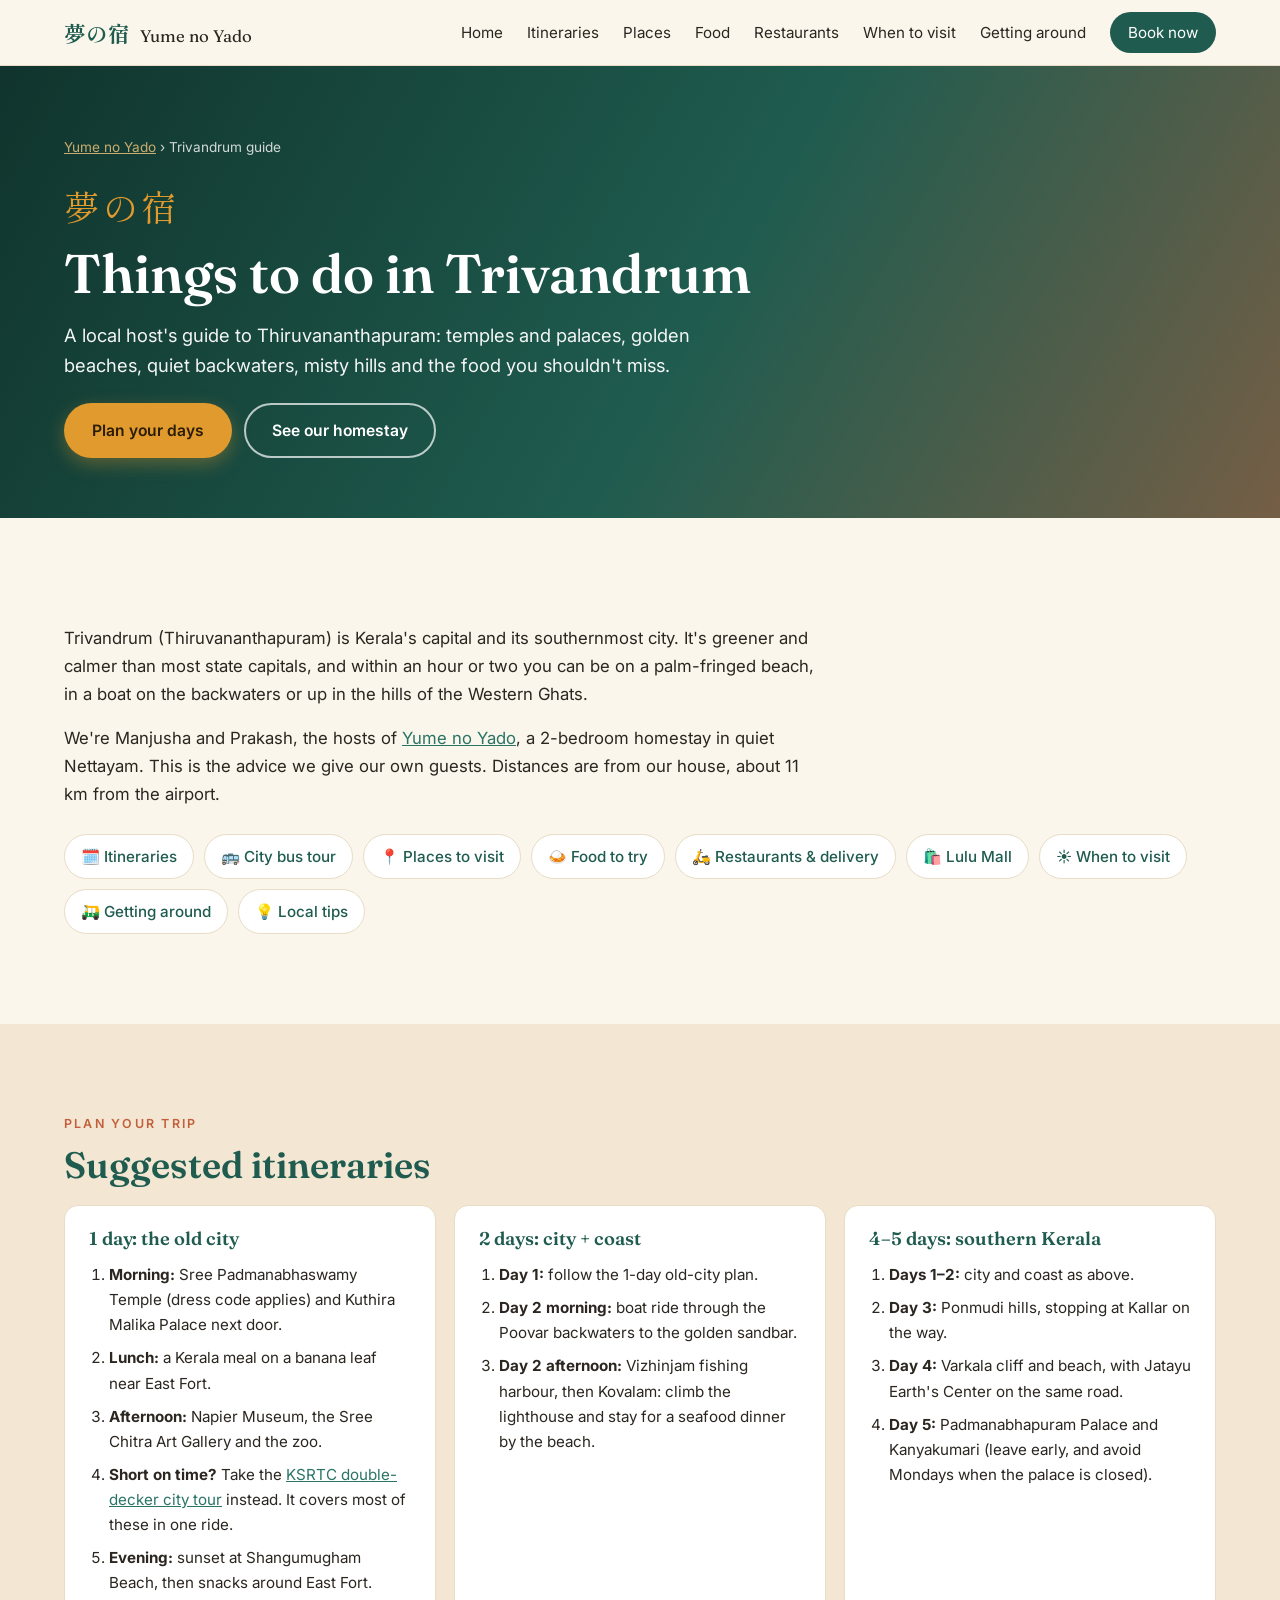
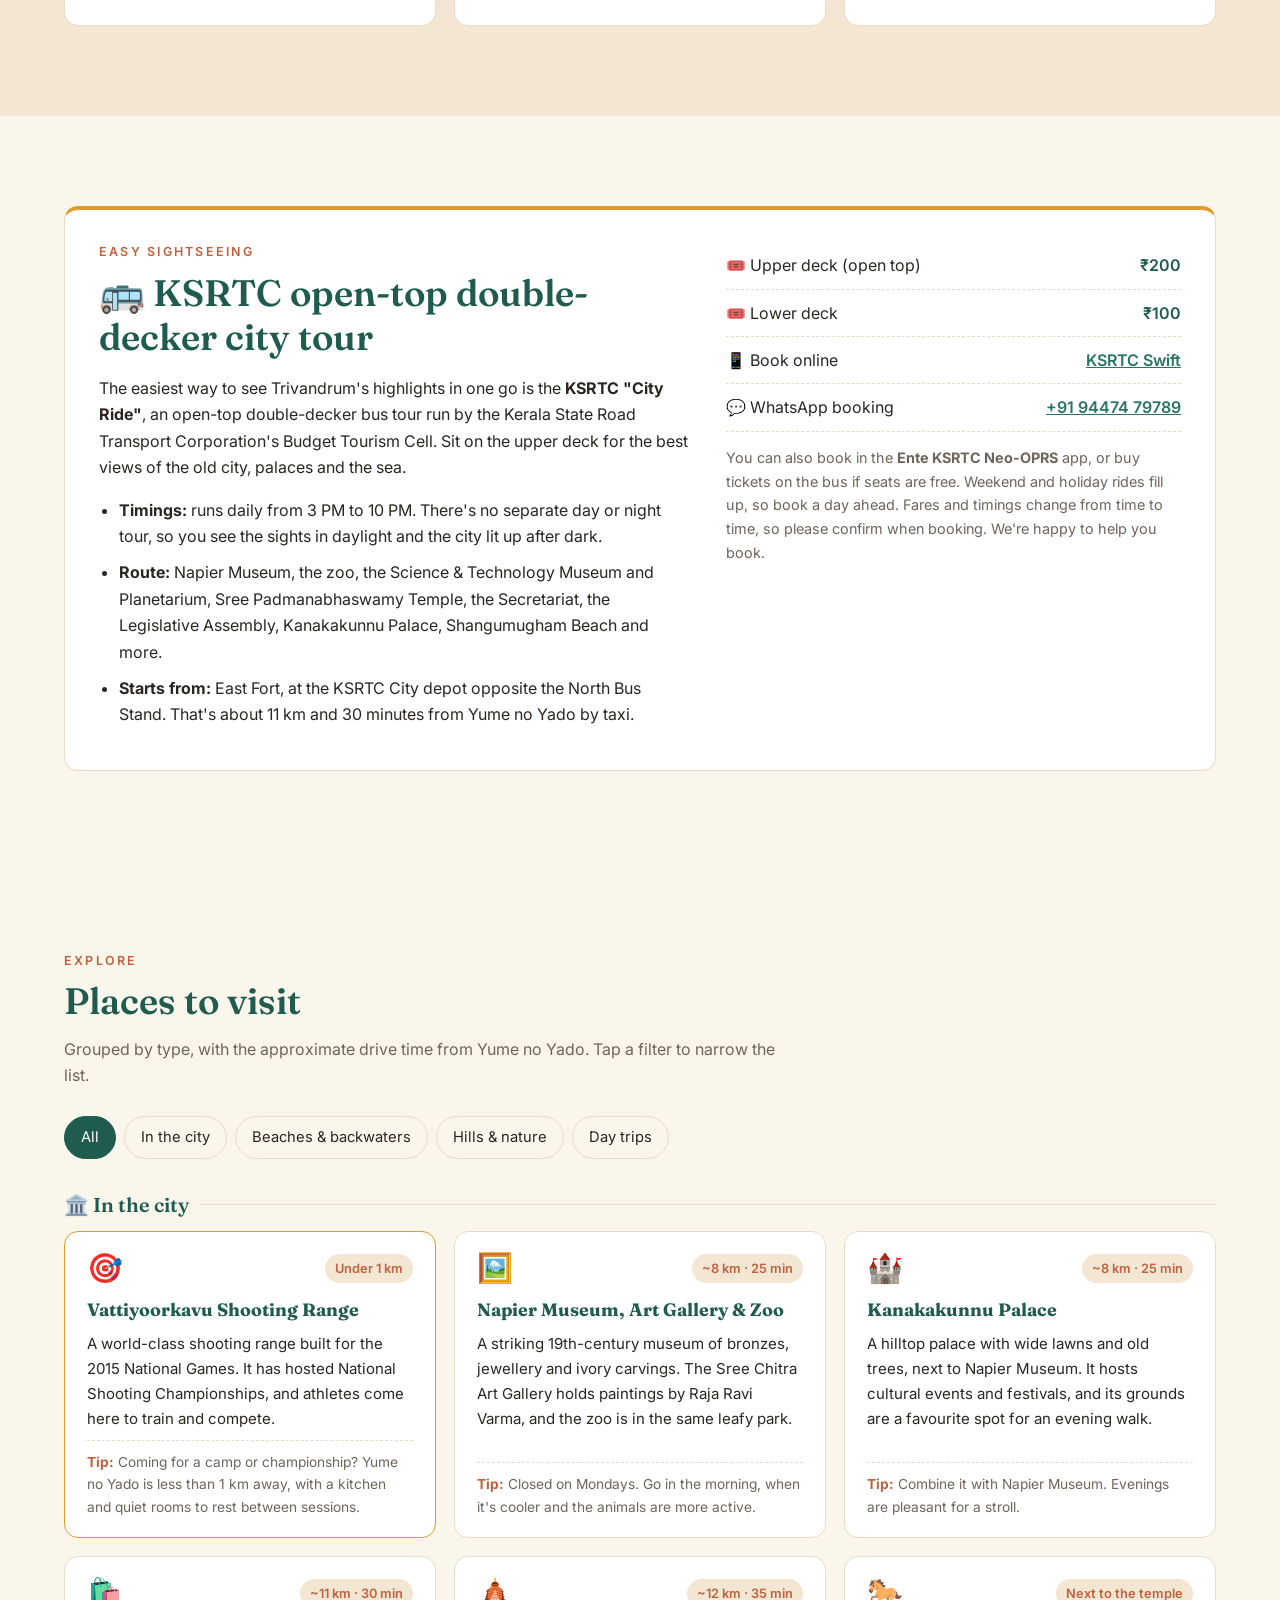
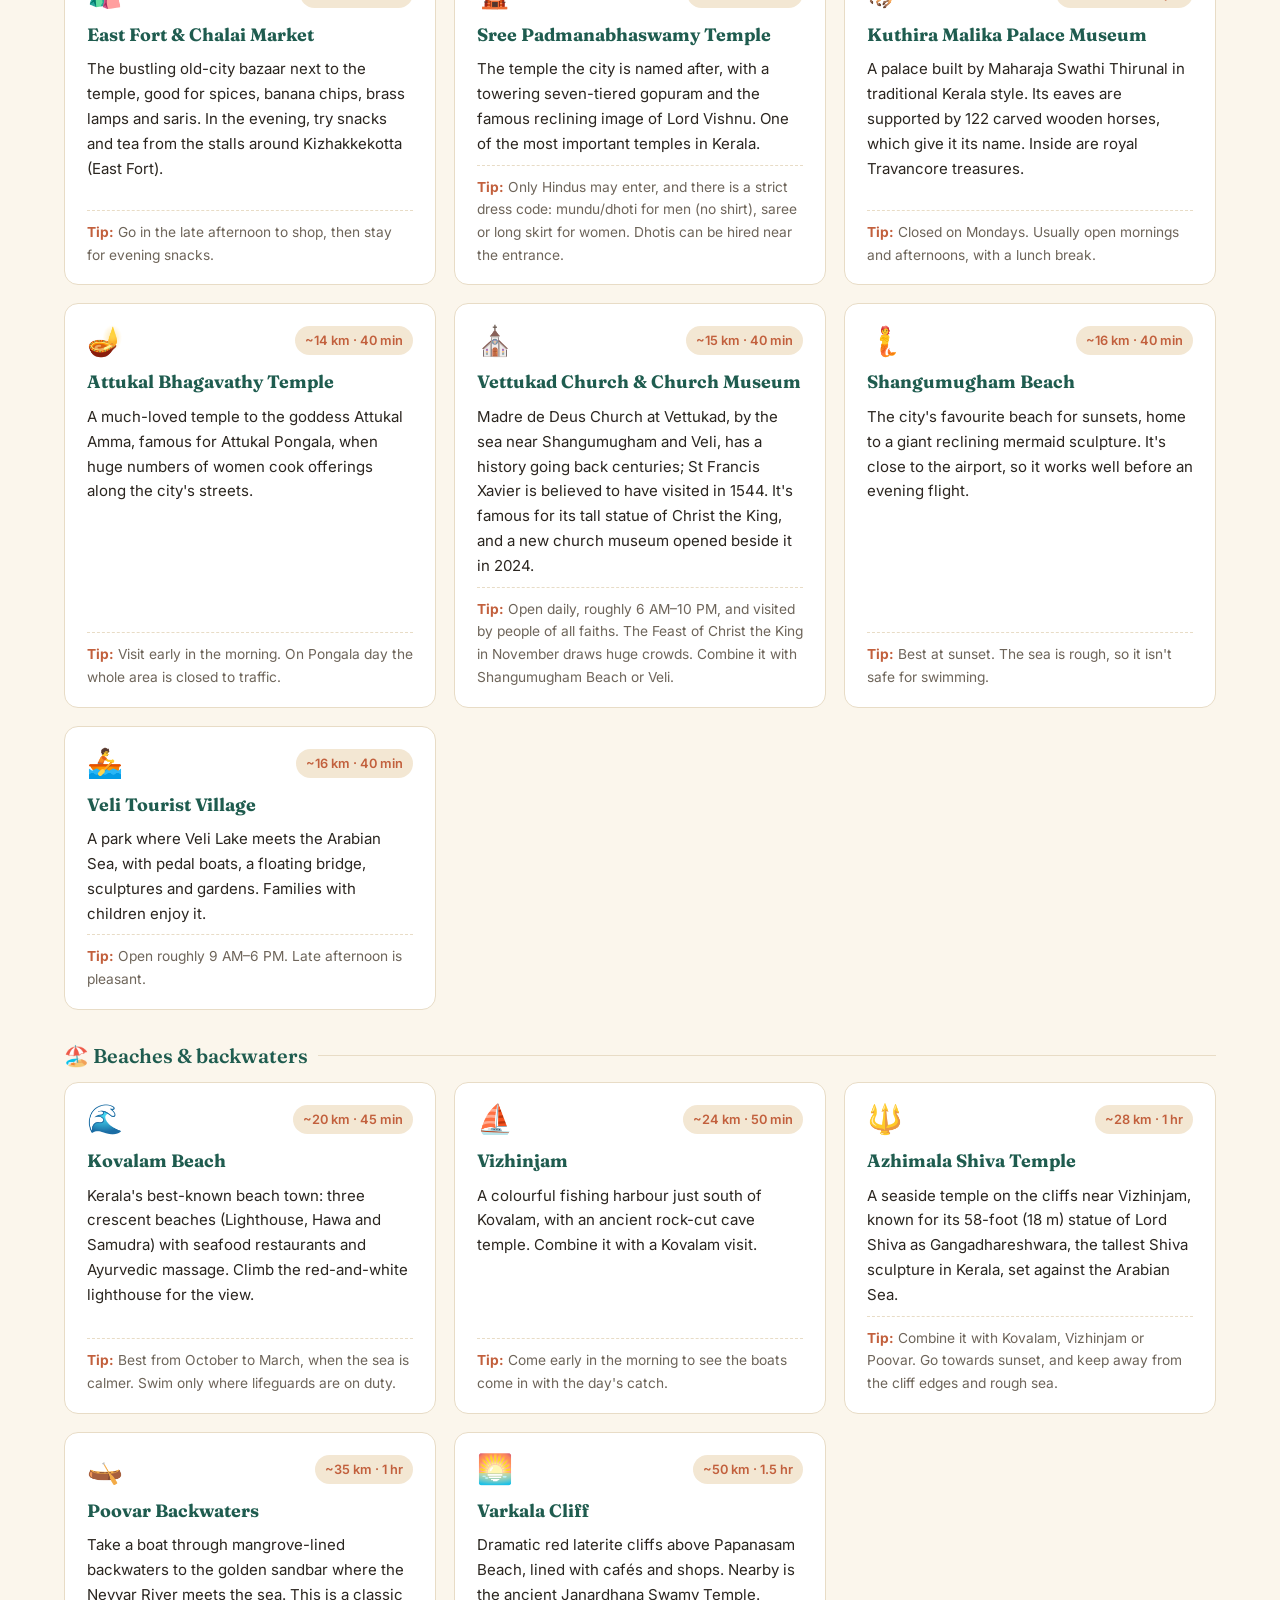
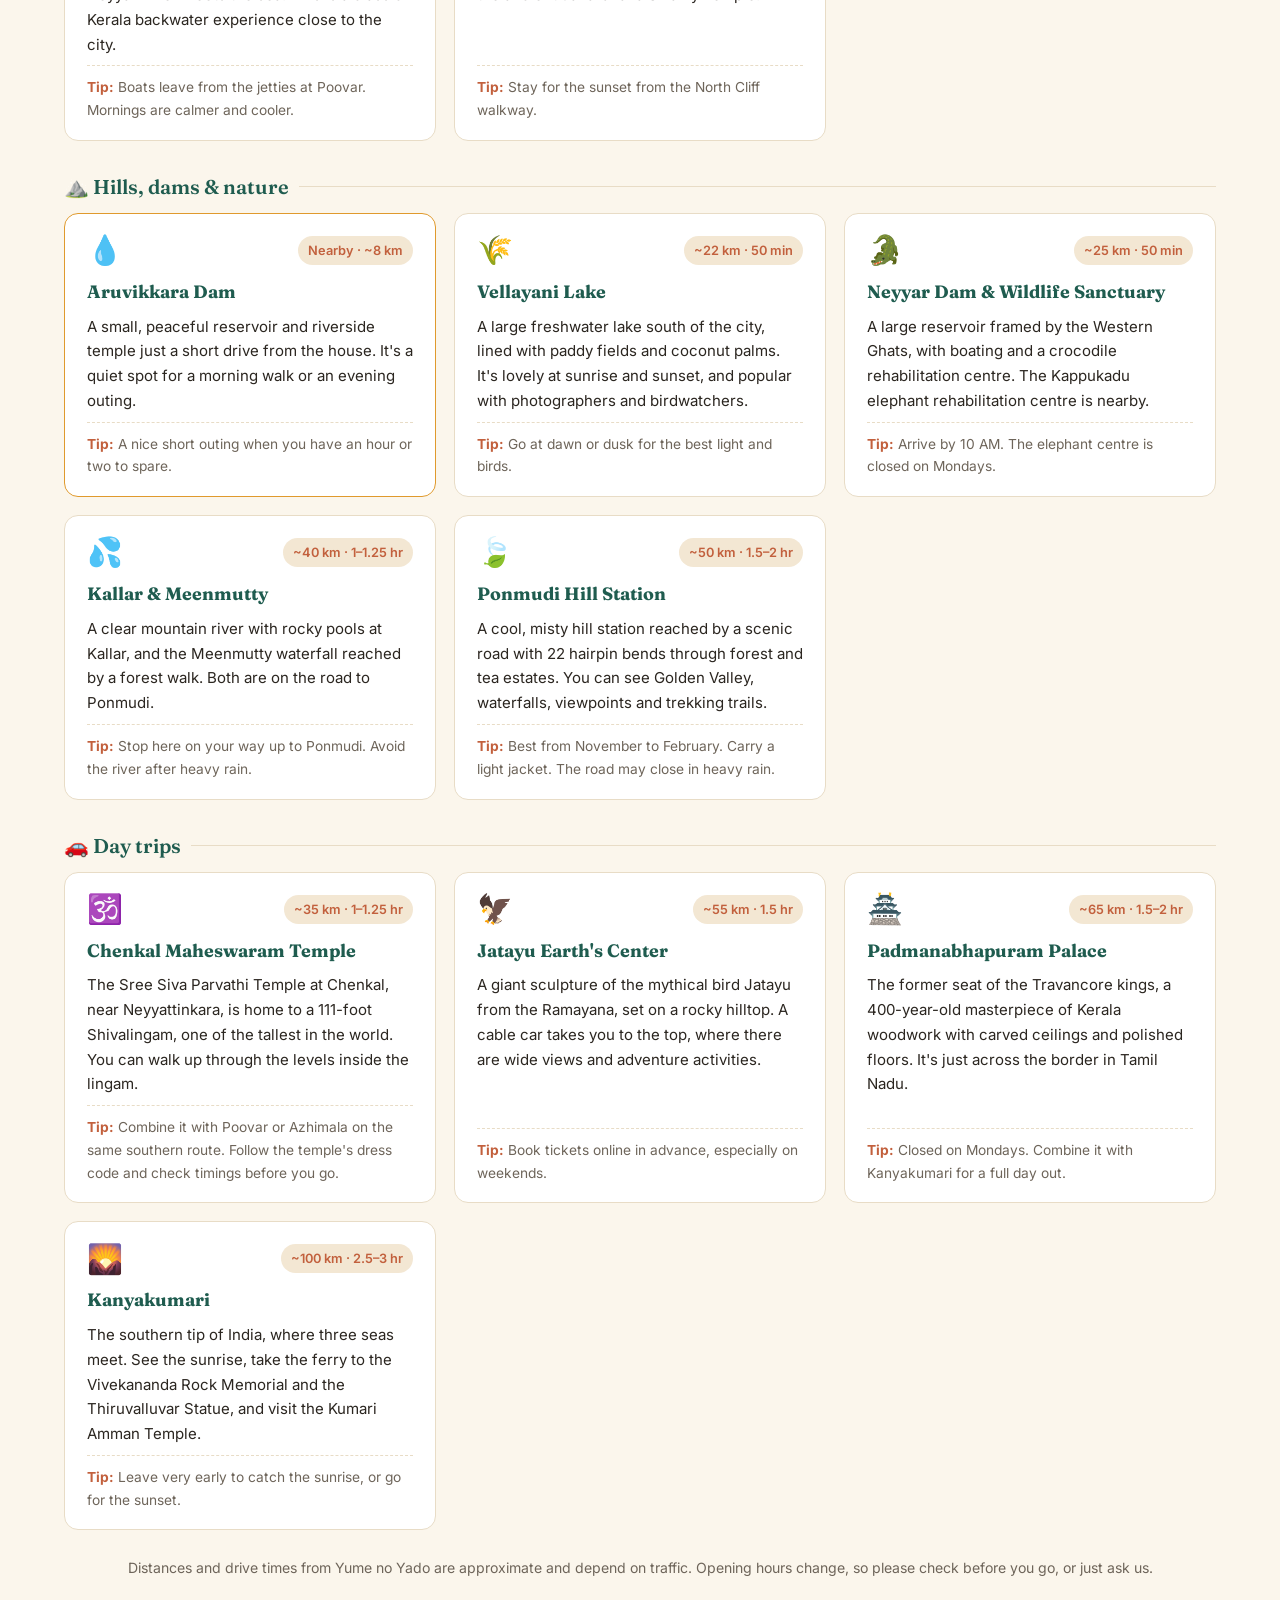
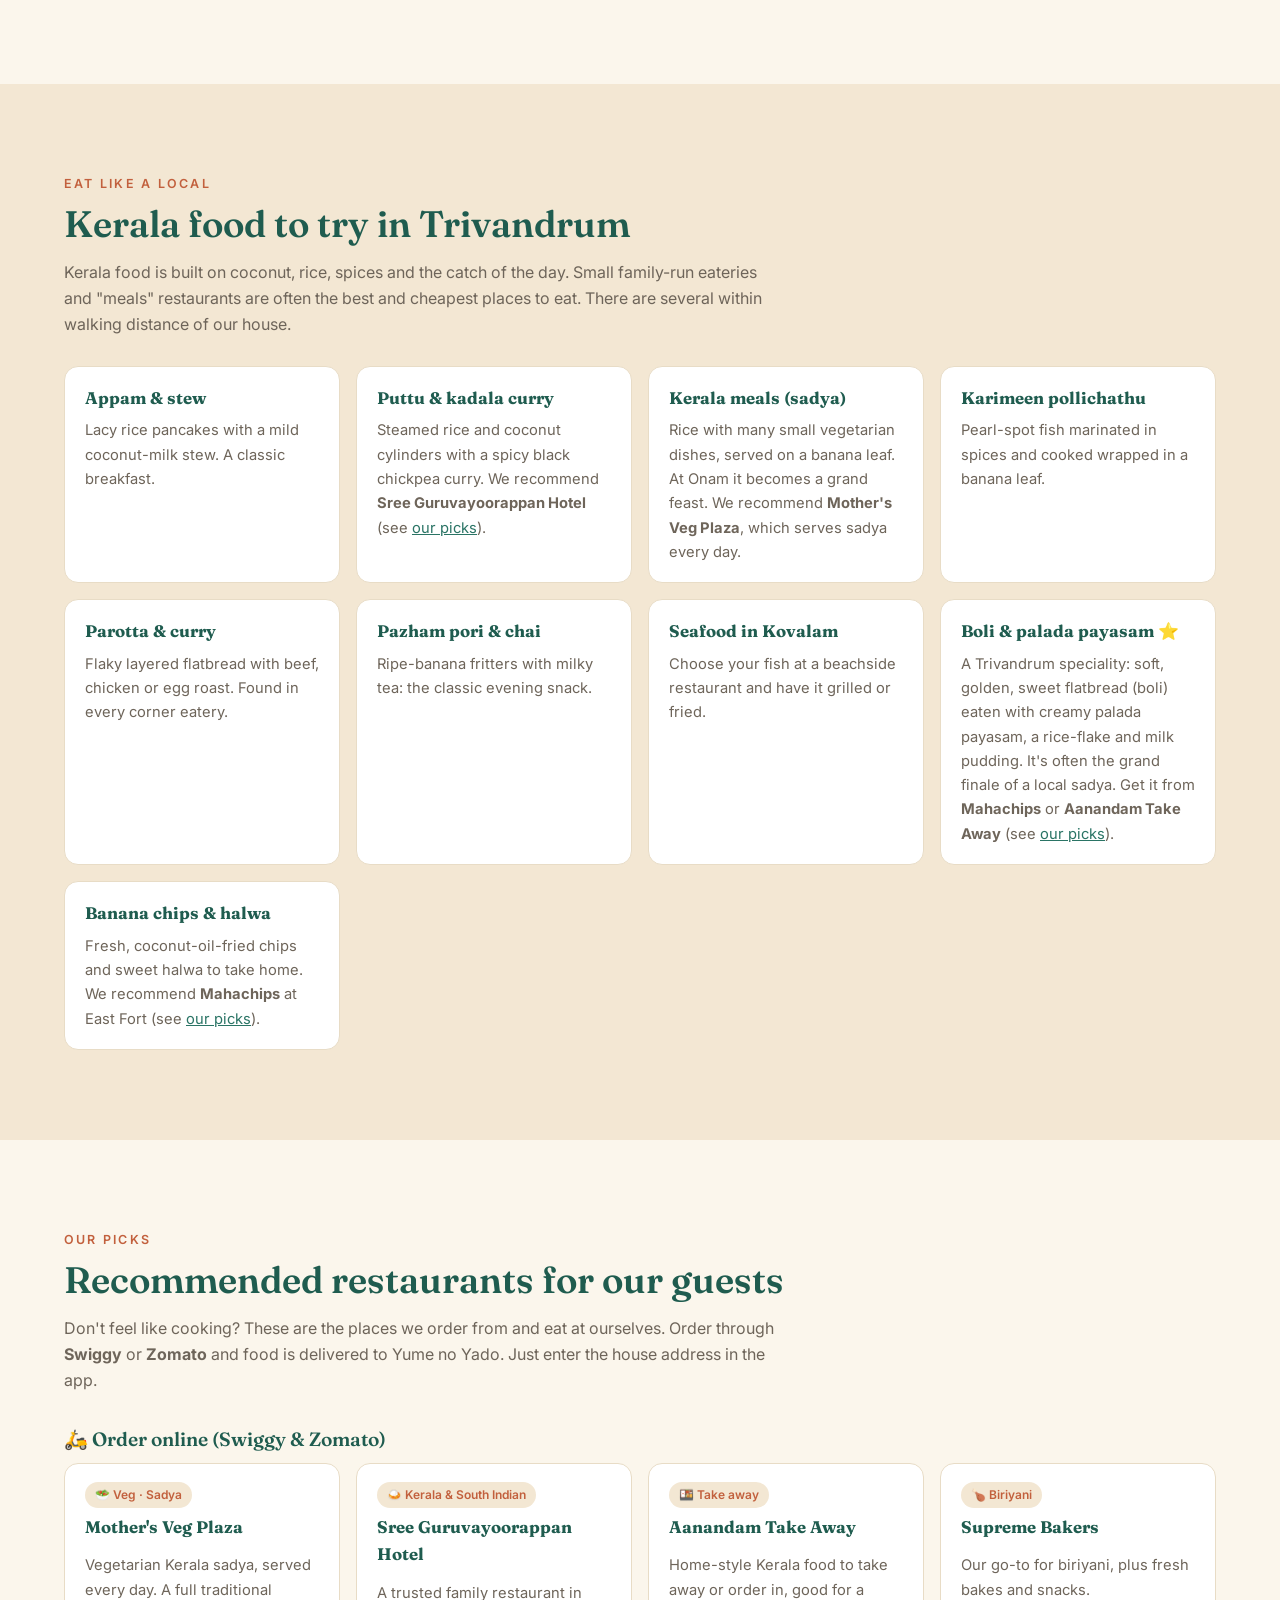
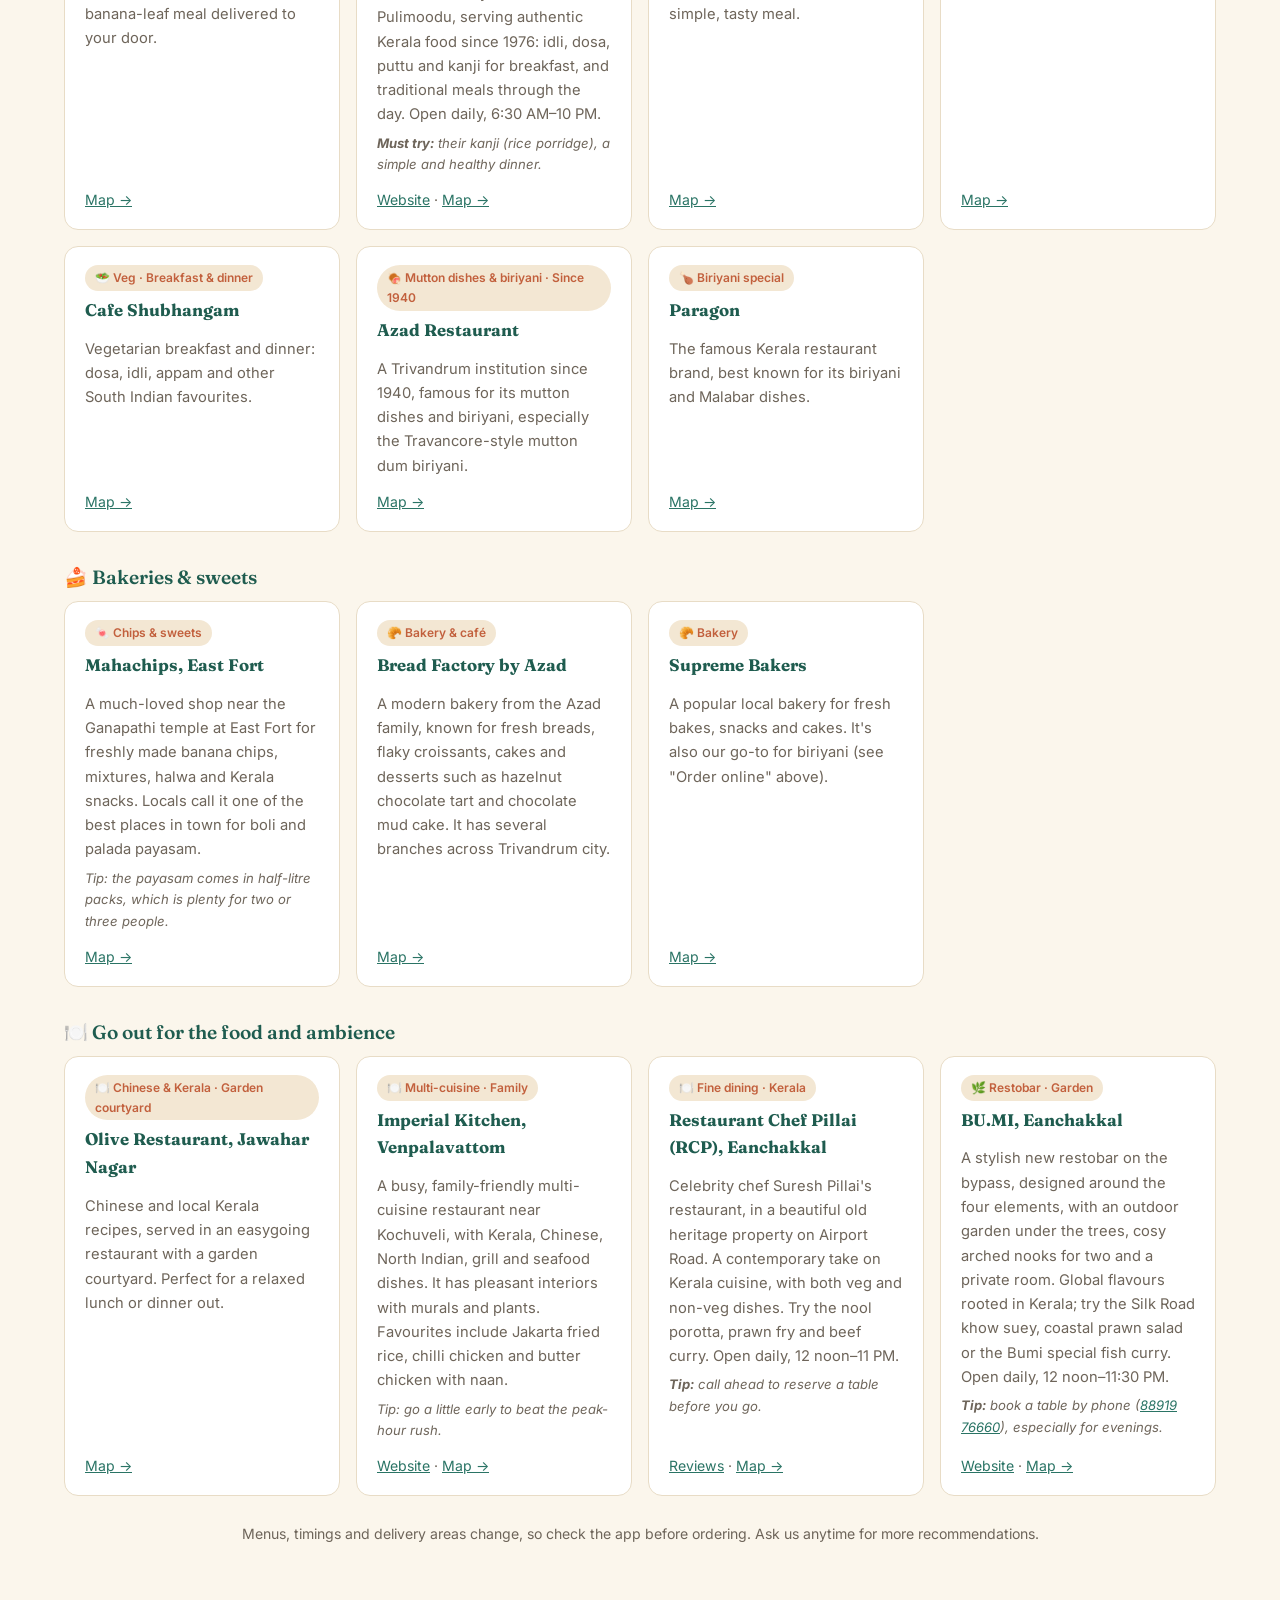
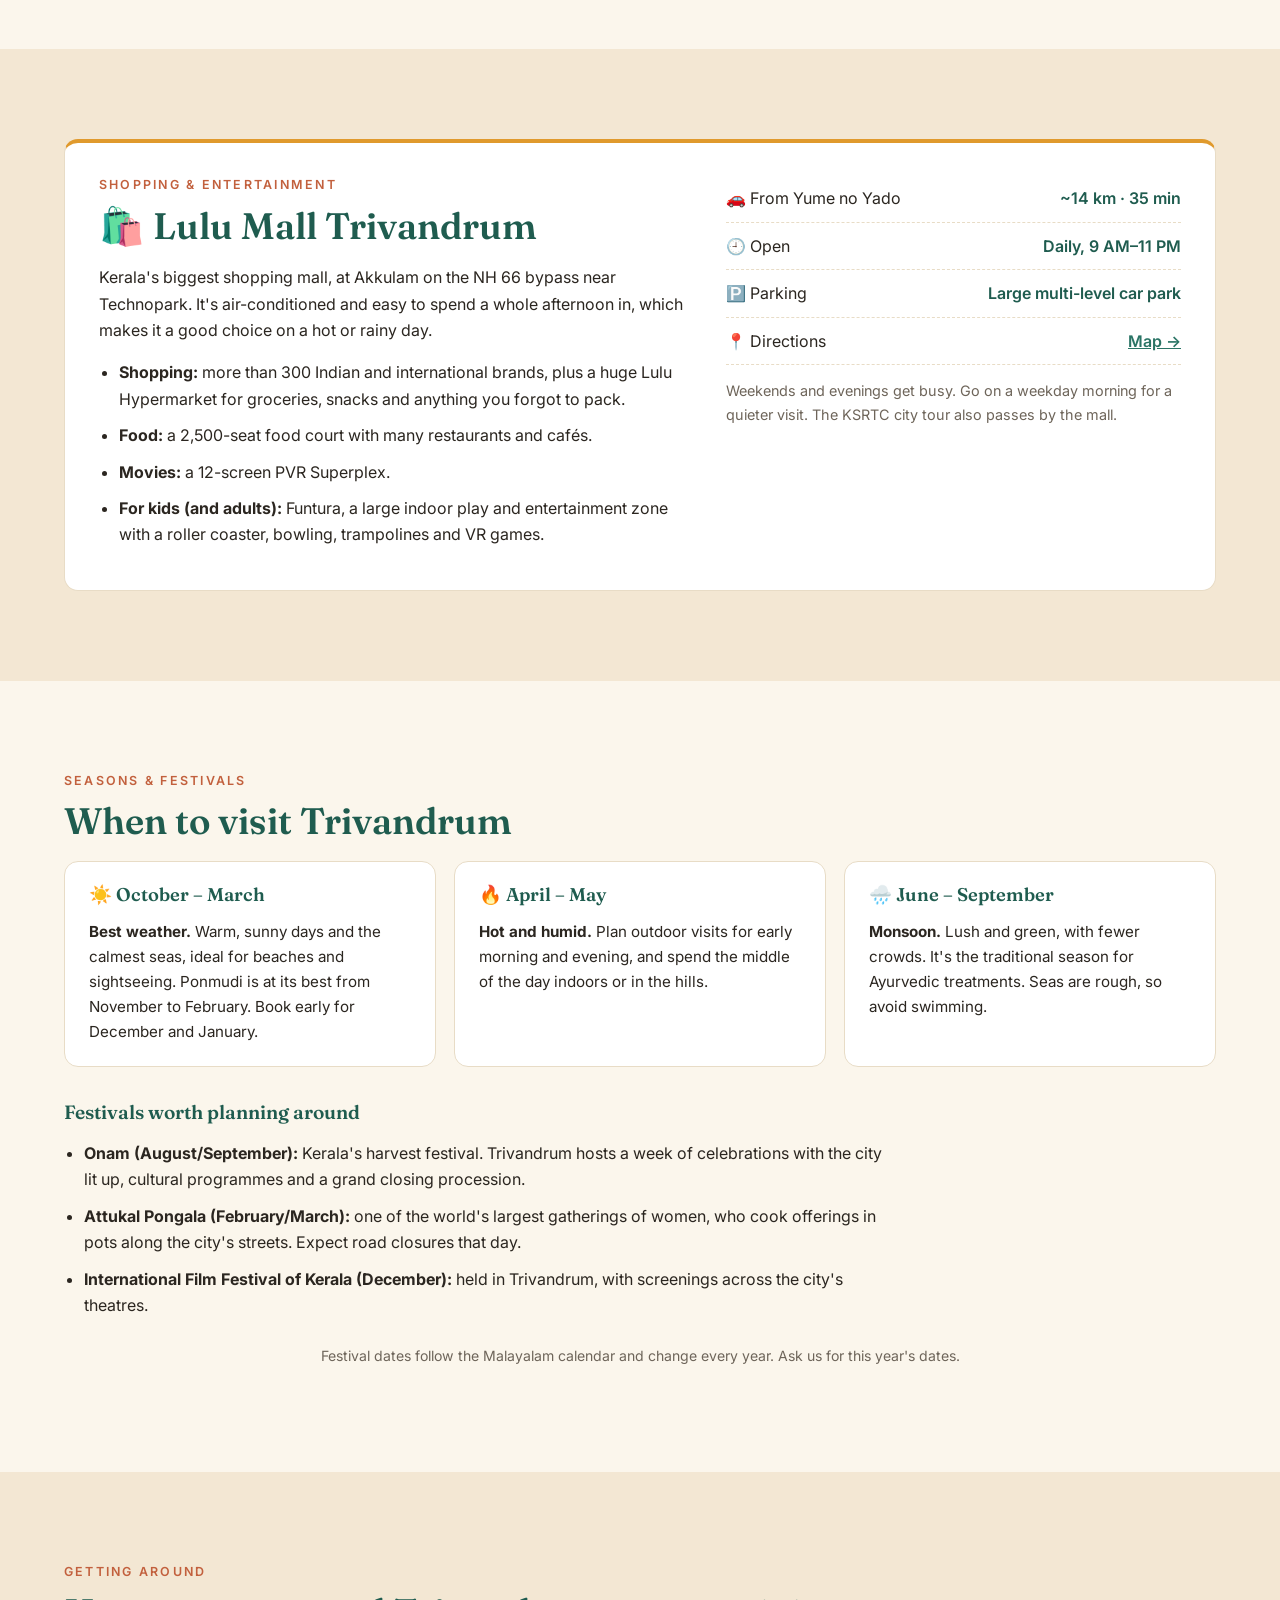
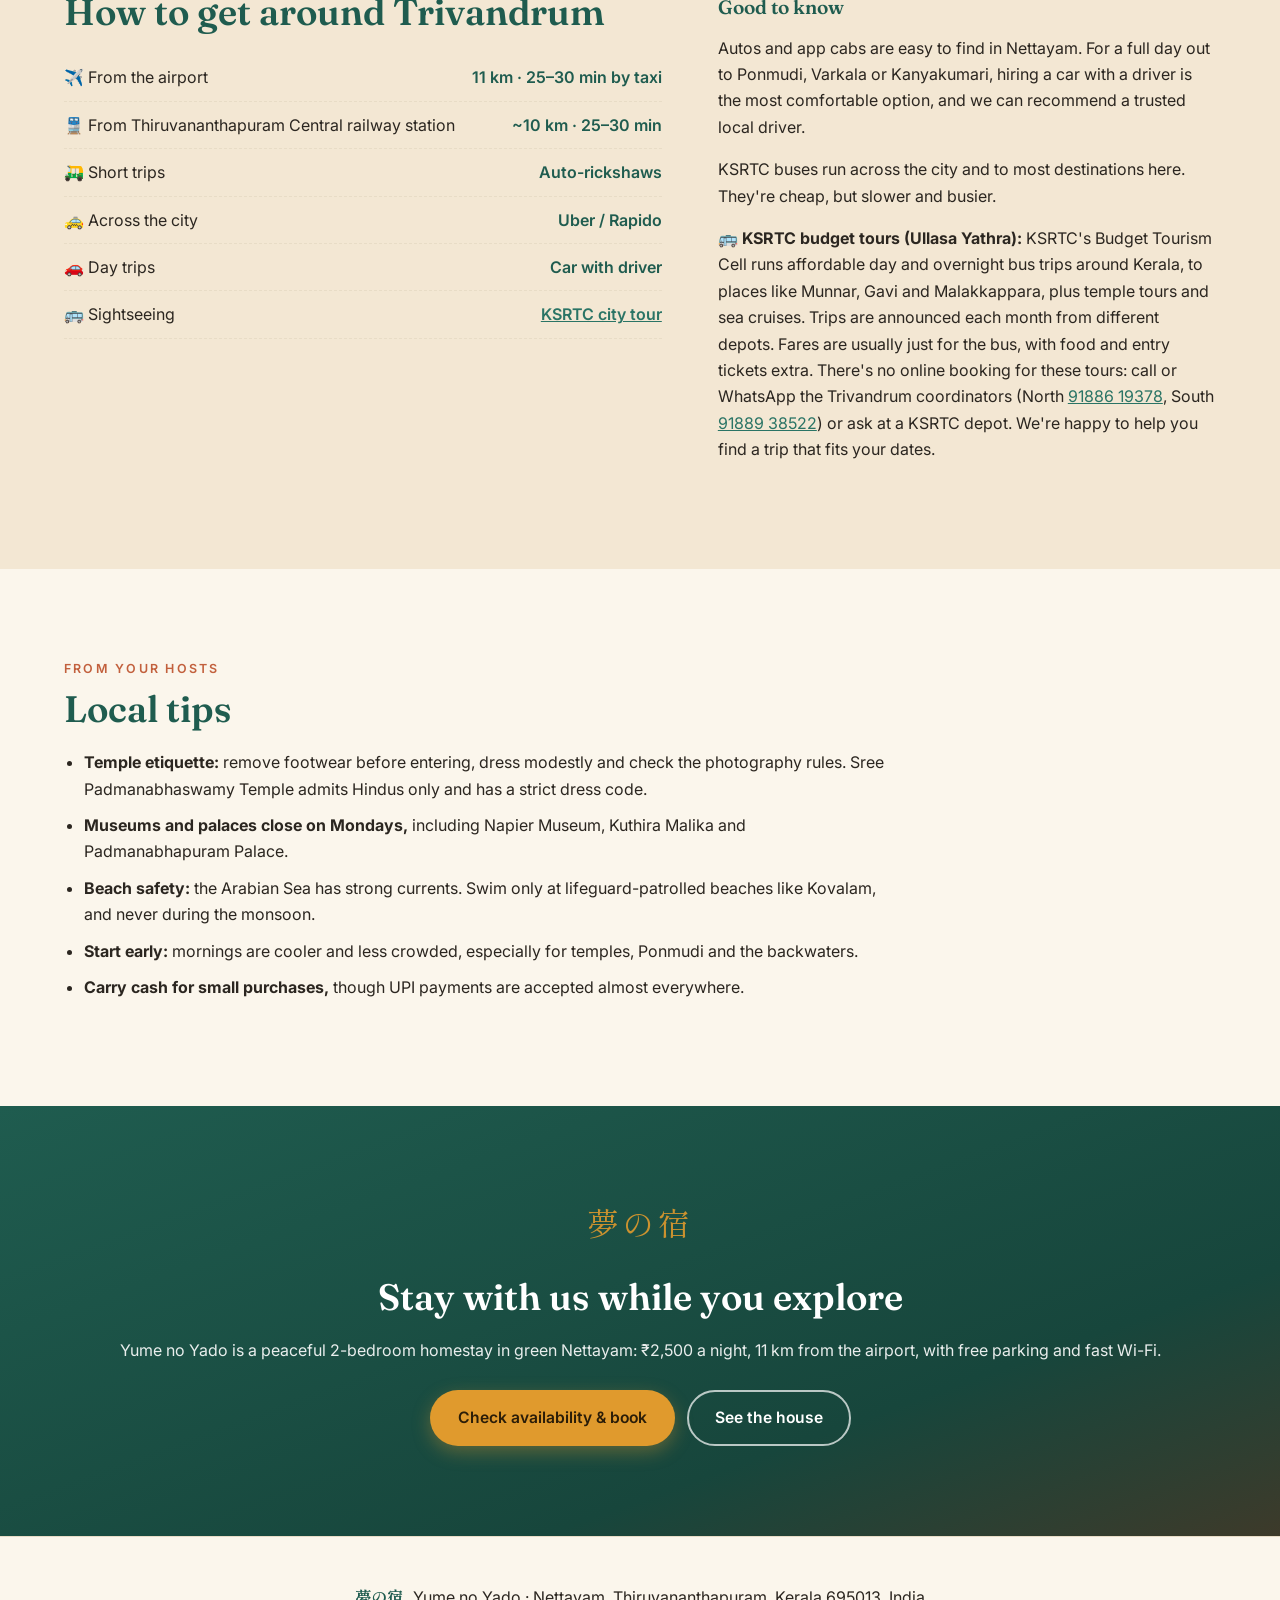
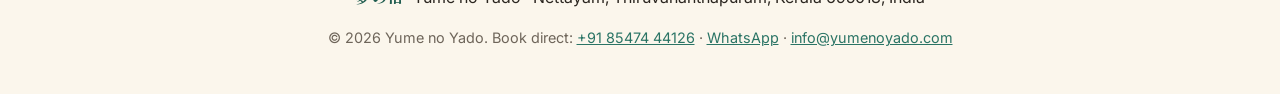
==== commit 78923fe9: "Add BU.MI restobar" ====
--- a/things-to-do-in-trivandrum.html
+++ b/things-to-do-in-trivandrum.html
@@ -382,6 +382,7 @@
       <div class="food resto"><span class="resto-tag">🍽️ Chinese &amp; Kerala · Garden courtyard</span><h4>Olive Restaurant, Jawahar Nagar</h4><p>Chinese and local Kerala recipes, served in an easygoing restaurant with a garden courtyard. Perfect for a relaxed lunch or dinner out.</p><p class="resto-link"><a href="https://www.google.com/maps/search/?api=1&amp;query=Olive%20Restaurant%20Jawahar%20Nagar%20Thiruvananthapuram" target="_blank" rel="noopener">Map →</a></p></div>
       <div class="food resto"><span class="resto-tag">🍽️ Multi-cuisine · Family</span><h4>Imperial Kitchen, Venpalavattom</h4><p>A busy, family-friendly multi-cuisine restaurant near Kochuveli, with Kerala, Chinese, North Indian, grill and seafood dishes. It has pleasant interiors with murals and plants. Favourites include Jakarta fried rice, chilli chicken and butter chicken with naan.</p><p class="resto-tag-note">Tip: go a little early to beat the peak-hour rush.</p><p class="resto-link"><a href="https://www.imperial-kitchen.in/" target="_blank" rel="noopener">Website</a> · <a href="https://www.google.com/maps/search/?api=1&amp;query=Imperial%20Kitchen%20Venpalavattom%20Thiruvananthapuram" target="_blank" rel="noopener">Map →</a></p></div>
       <div class="food resto"><span class="resto-tag">🍽️ Fine dining · Kerala</span><h4>Restaurant Chef Pillai (RCP), Eanchakkal</h4><p>Celebrity chef Suresh Pillai's restaurant, in a beautiful old heritage property on Airport Road. A contemporary take on Kerala cuisine, with both veg and non-veg dishes. Try the nool porotta, prawn fry and beef curry. Open daily, 12 noon–11 PM.</p><p class="resto-tag-note"><b>Tip:</b> call ahead to reserve a table before you go.</p><p class="resto-link"><a href="https://www.tripadvisor.com/Restaurant_Review-g297637-d34191244-Reviews-Restaurant_Chef_Pillai-Thiruvananthapuram_Trivandrum_Thiruvananthapuram_District.html" target="_blank" rel="noopener">Reviews</a> · <a href="https://www.google.com/maps/search/?api=1&amp;query=Restaurant%20Chef%20Pillai%20Eanchakkal%20Thiruvananthapuram" target="_blank" rel="noopener">Map →</a></p></div>
+      <div class="food resto"><span class="resto-tag">🌿 Restobar · Garden</span><h4>BU.MI, Eanchakkal</h4><p>A stylish new restobar on the bypass, designed around the four elements, with an outdoor garden under the trees, cosy arched nooks for two and a private room. Global flavours rooted in Kerala; try the Silk Road khow suey, coastal prawn salad or the Bumi special fish curry. Open daily, 12 noon–11:30 PM.</p><p class="resto-tag-note"><b>Tip:</b> book a table by phone (<a href="tel:+918891976660">88919 76660</a>), especially for evenings.</p><p class="resto-link"><a href="https://bumitvm.in/" target="_blank" rel="noopener">Website</a> · <a href="https://www.google.com/maps/search/?api=1&amp;query=BU.MI%20Eanchakkal%20Thiruvananthapuram" target="_blank" rel="noopener">Map →</a></p></div>
   </div>
   <p class="attr-note">Menus, timings and delivery areas change, so check the app before ordering. Ask us anytime for more recommendations.</p>
 </section>
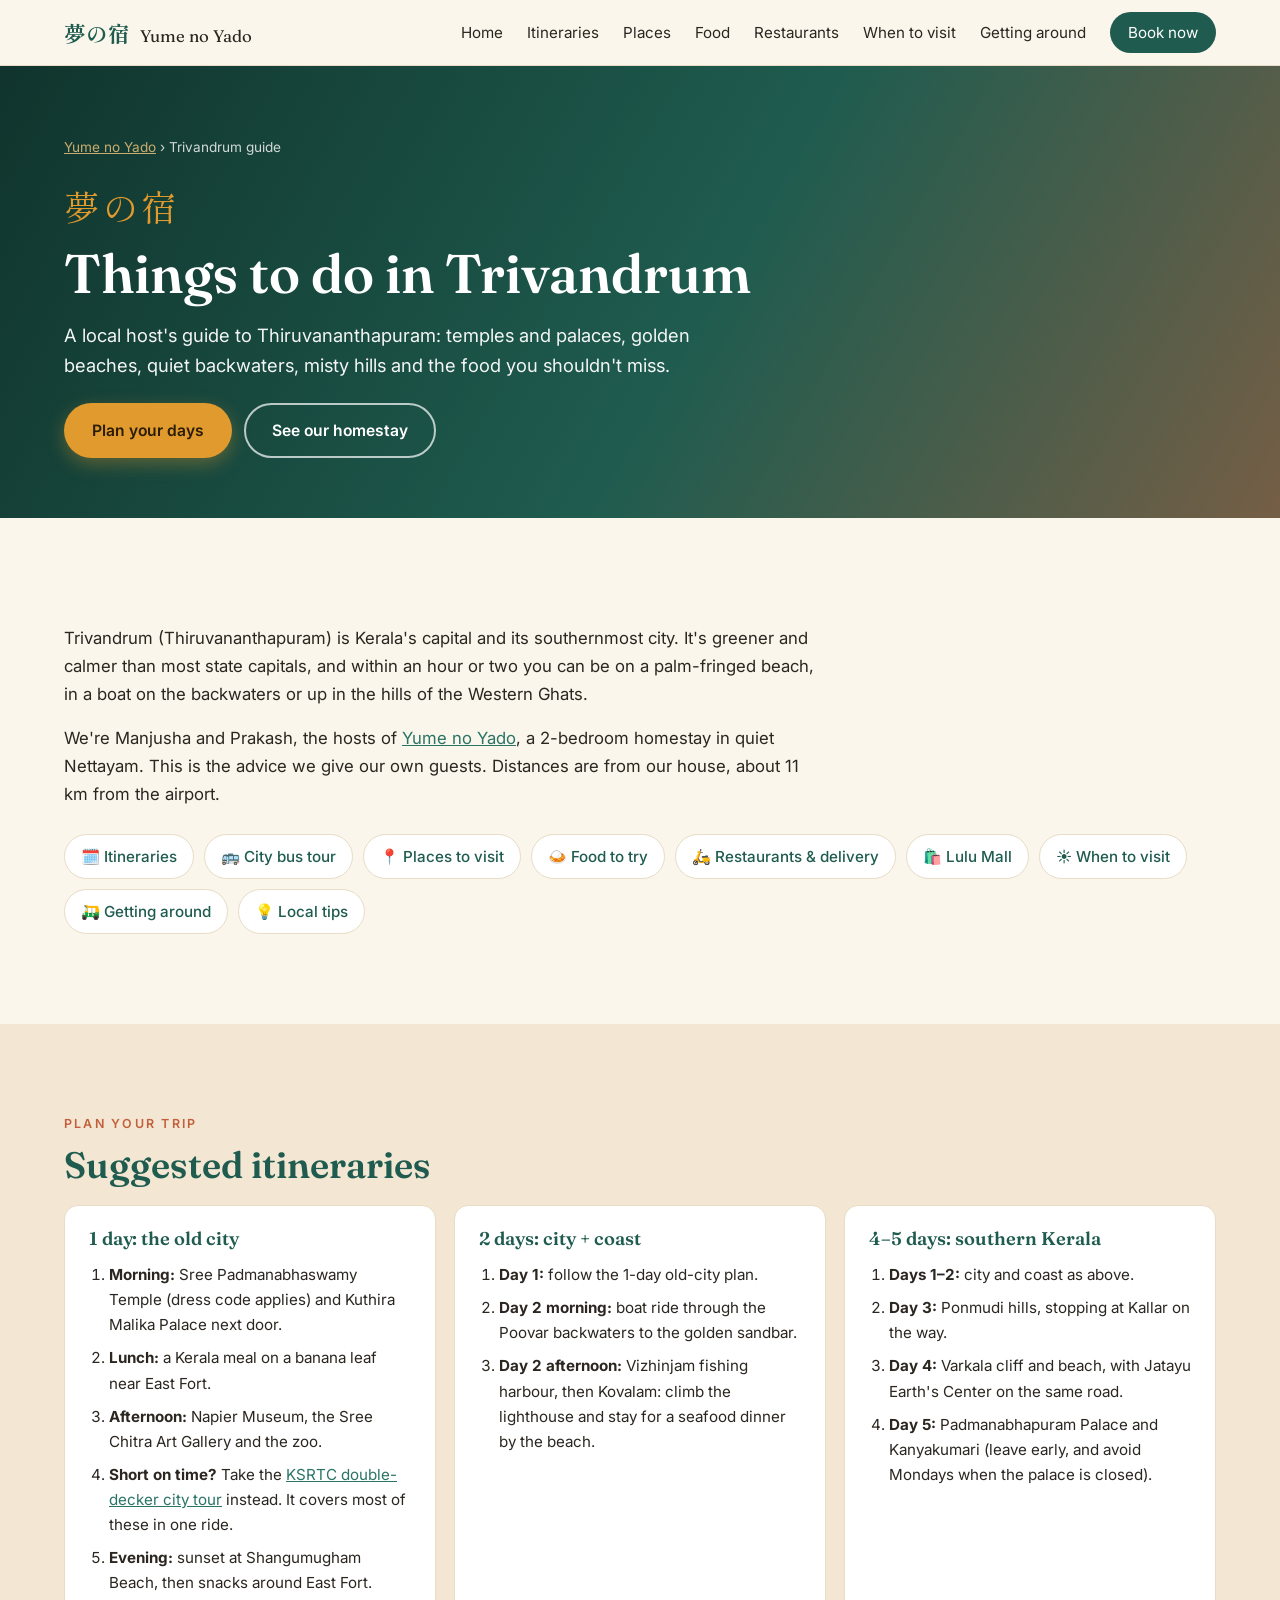
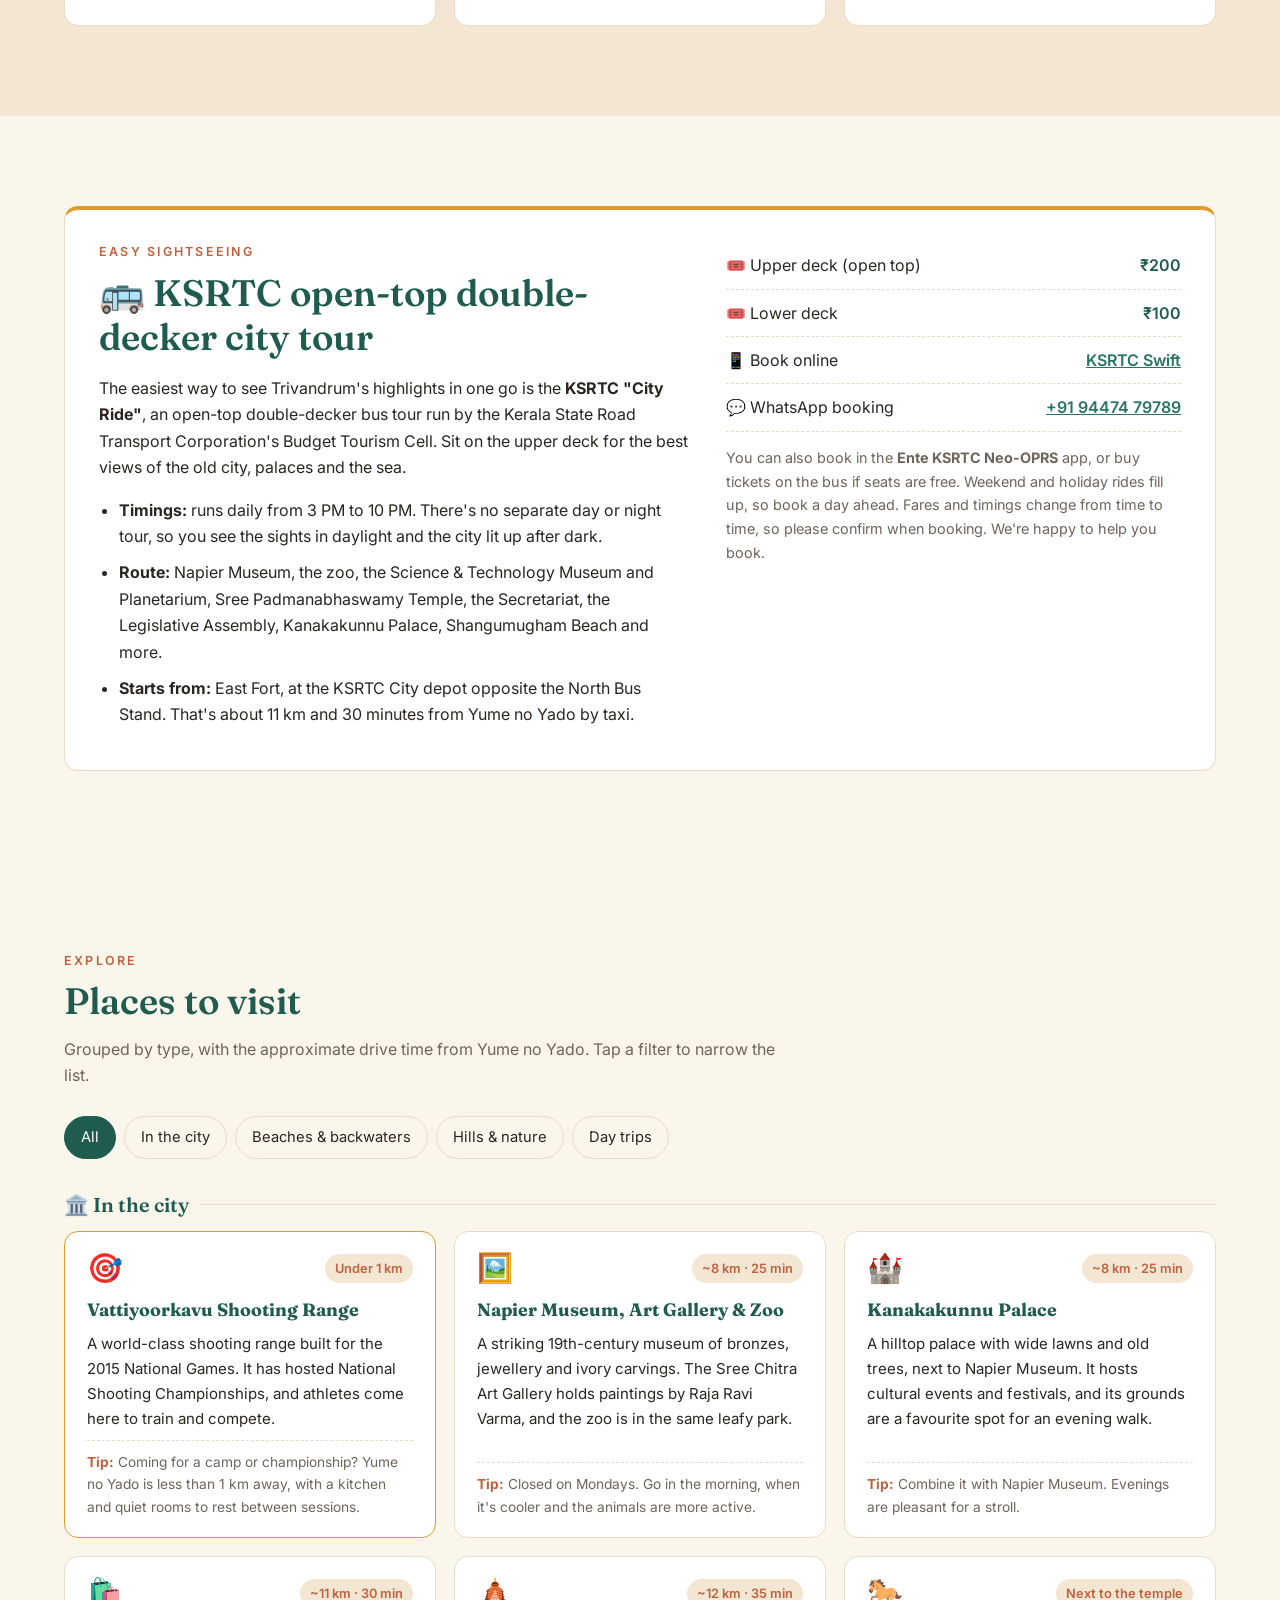
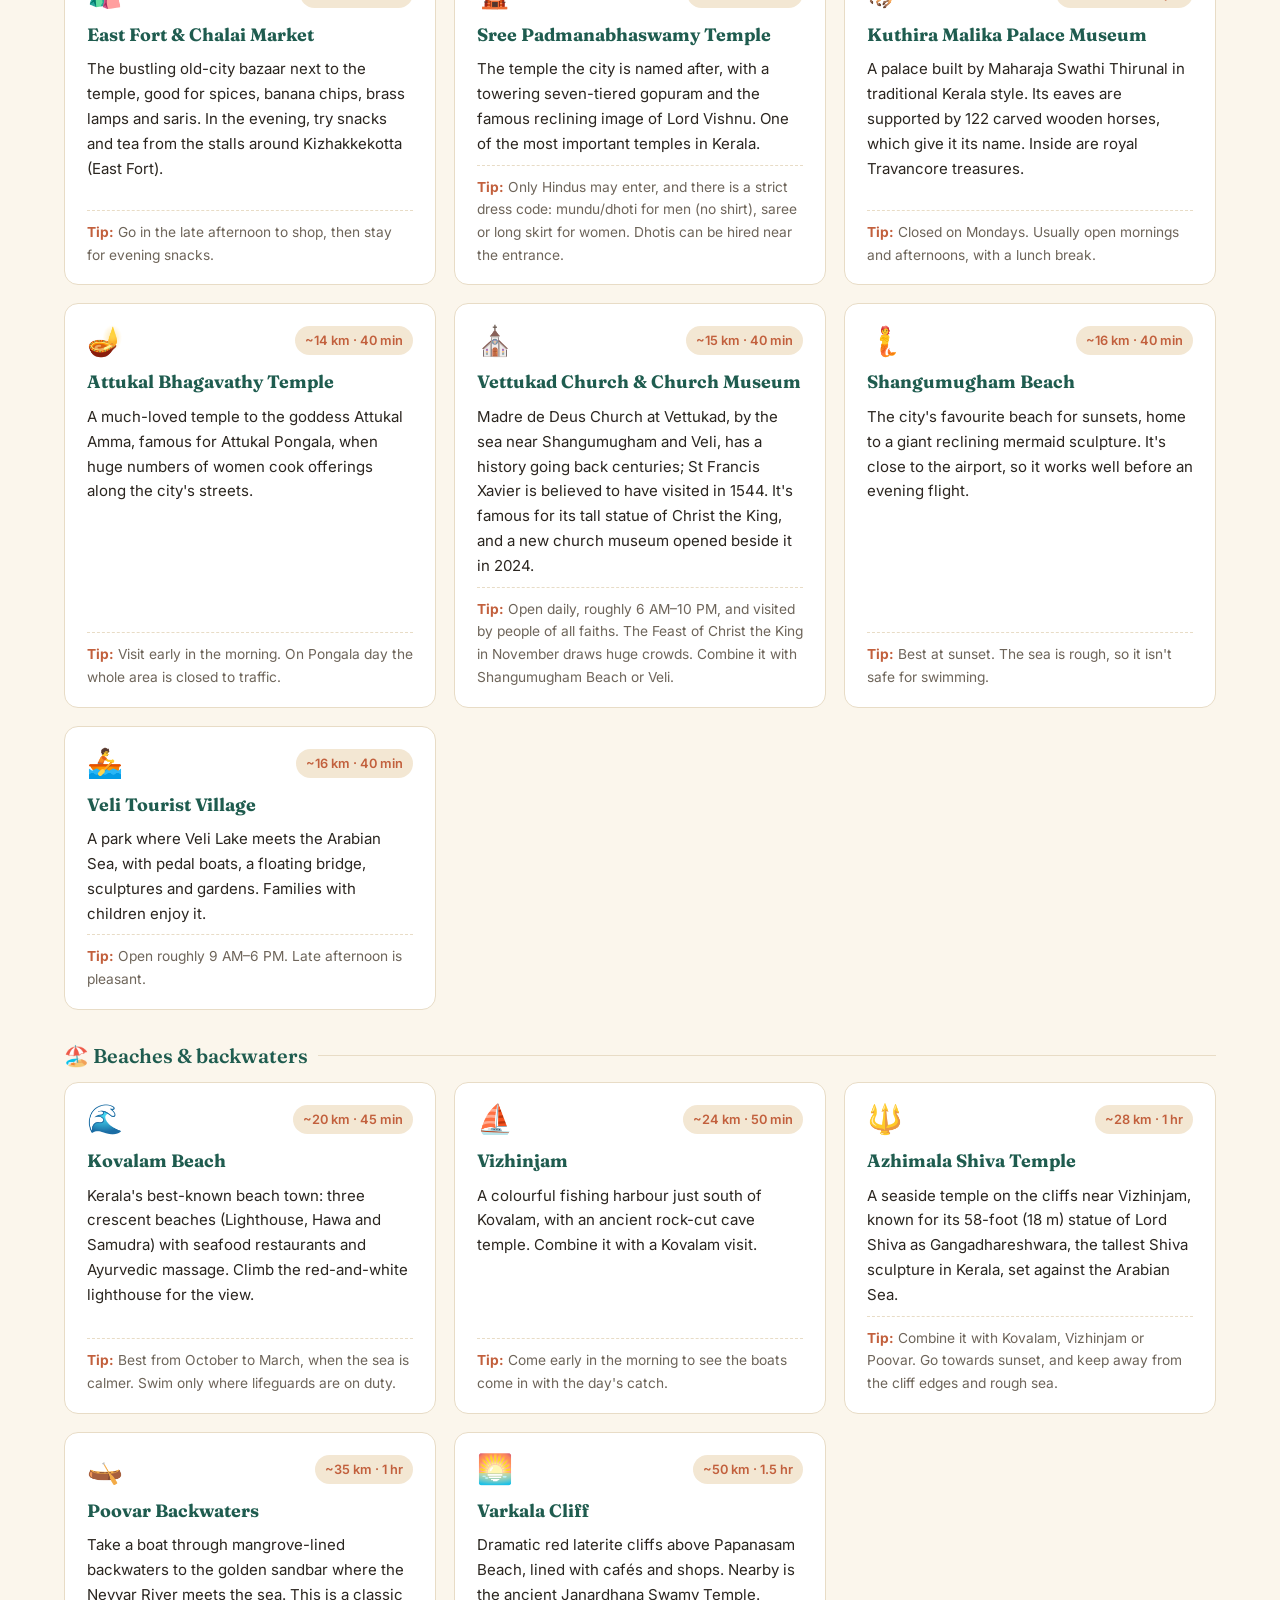
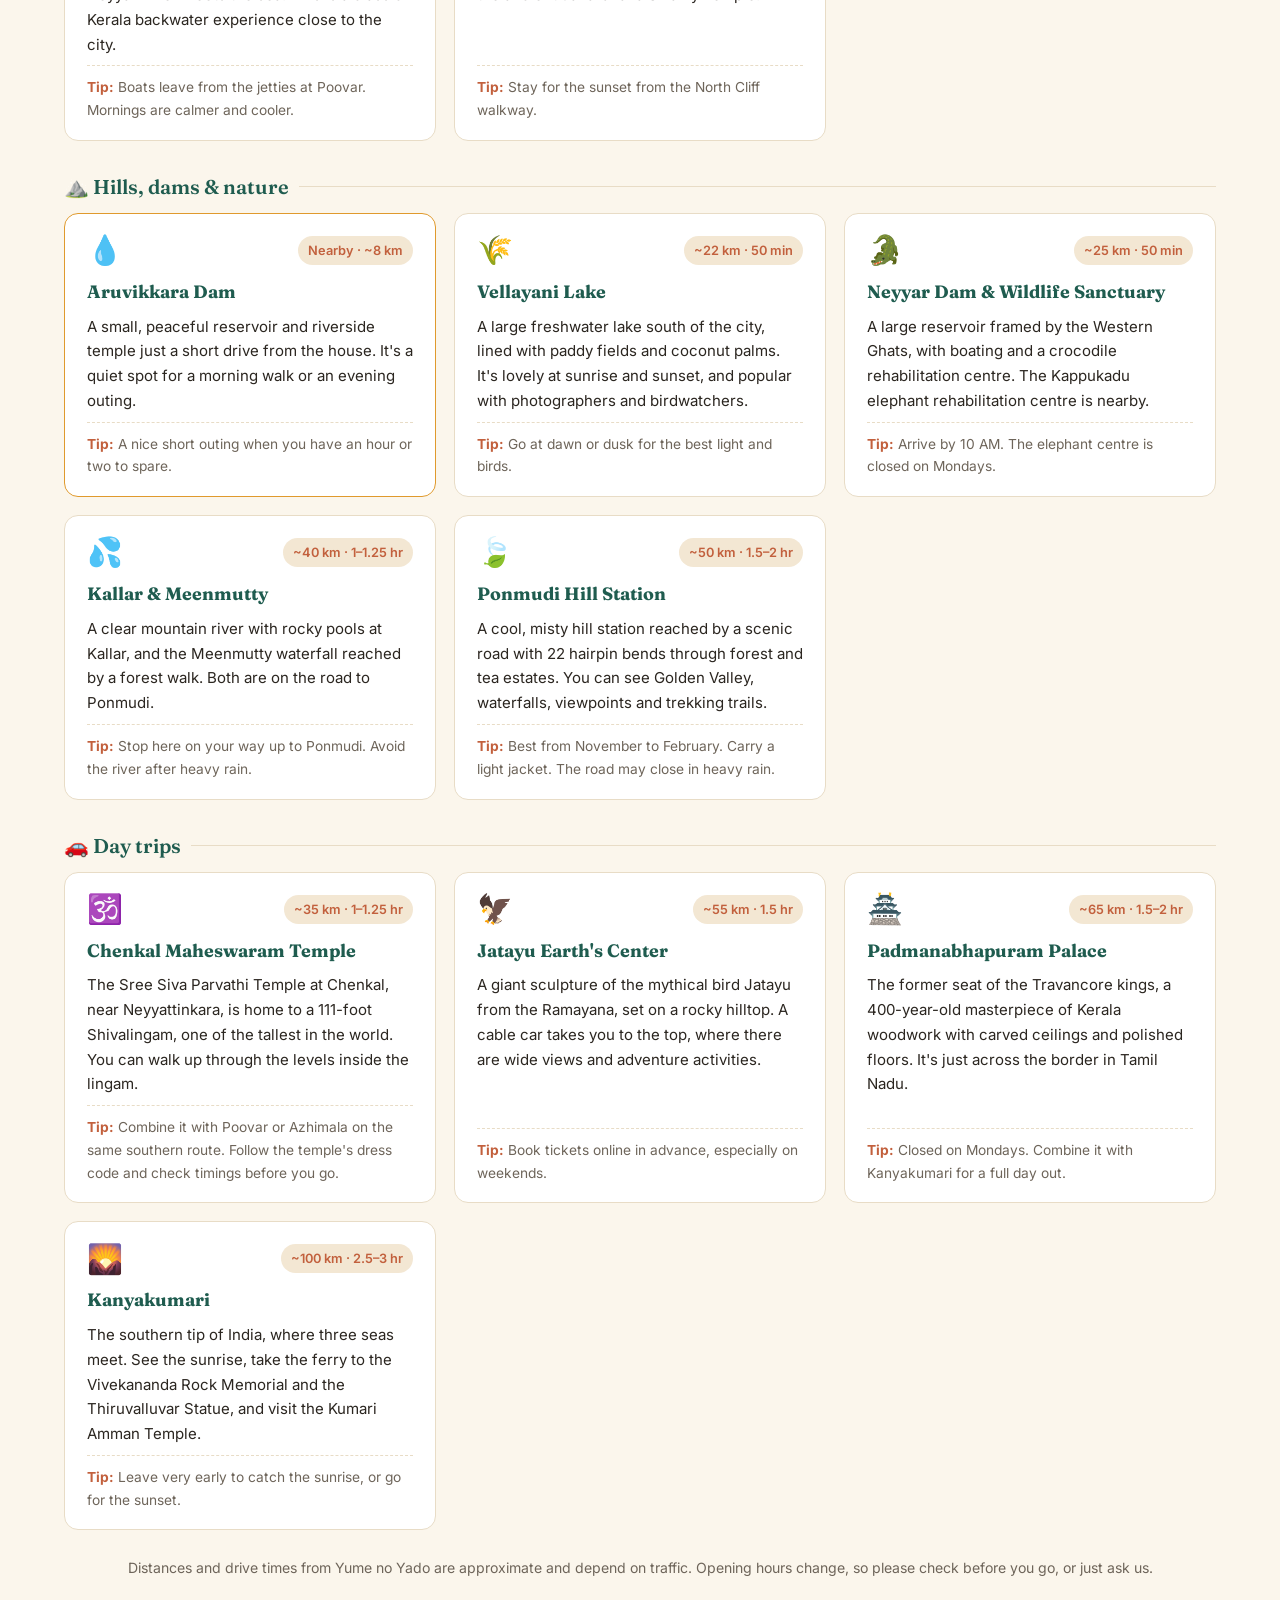
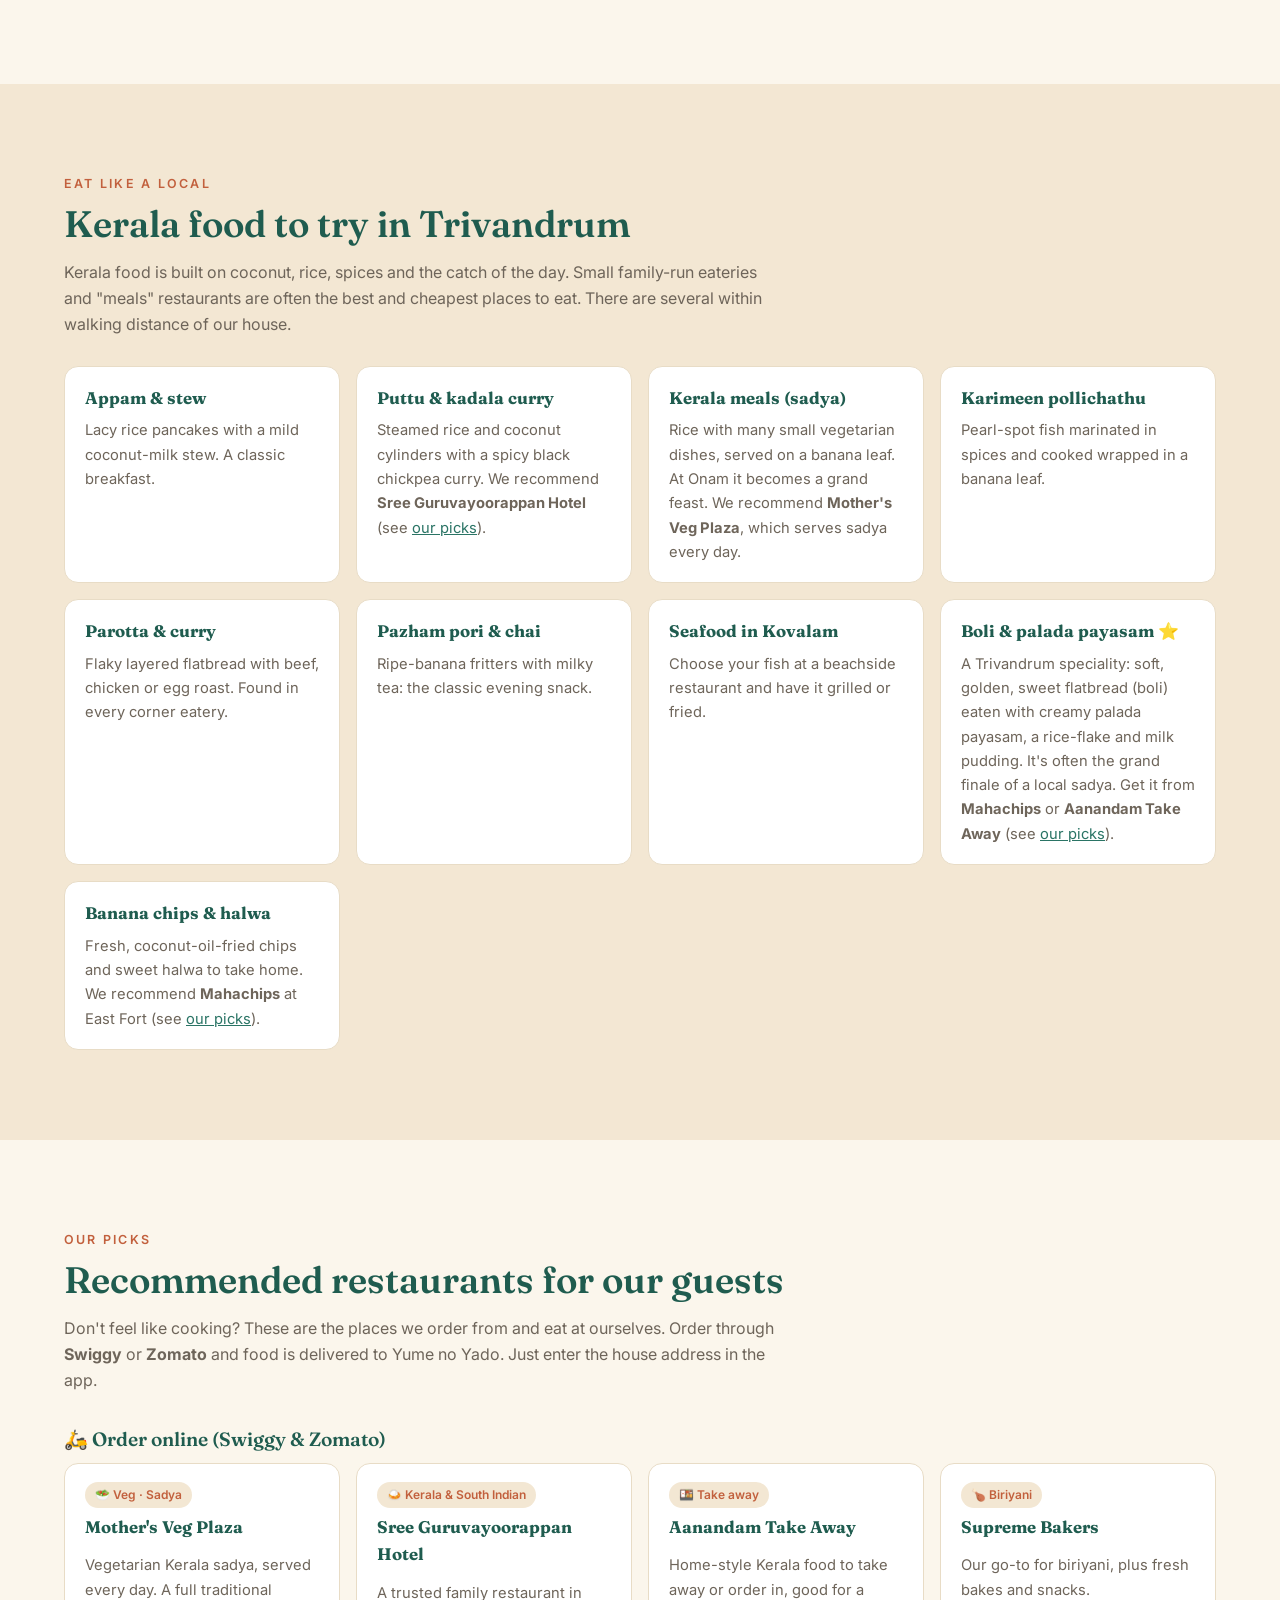
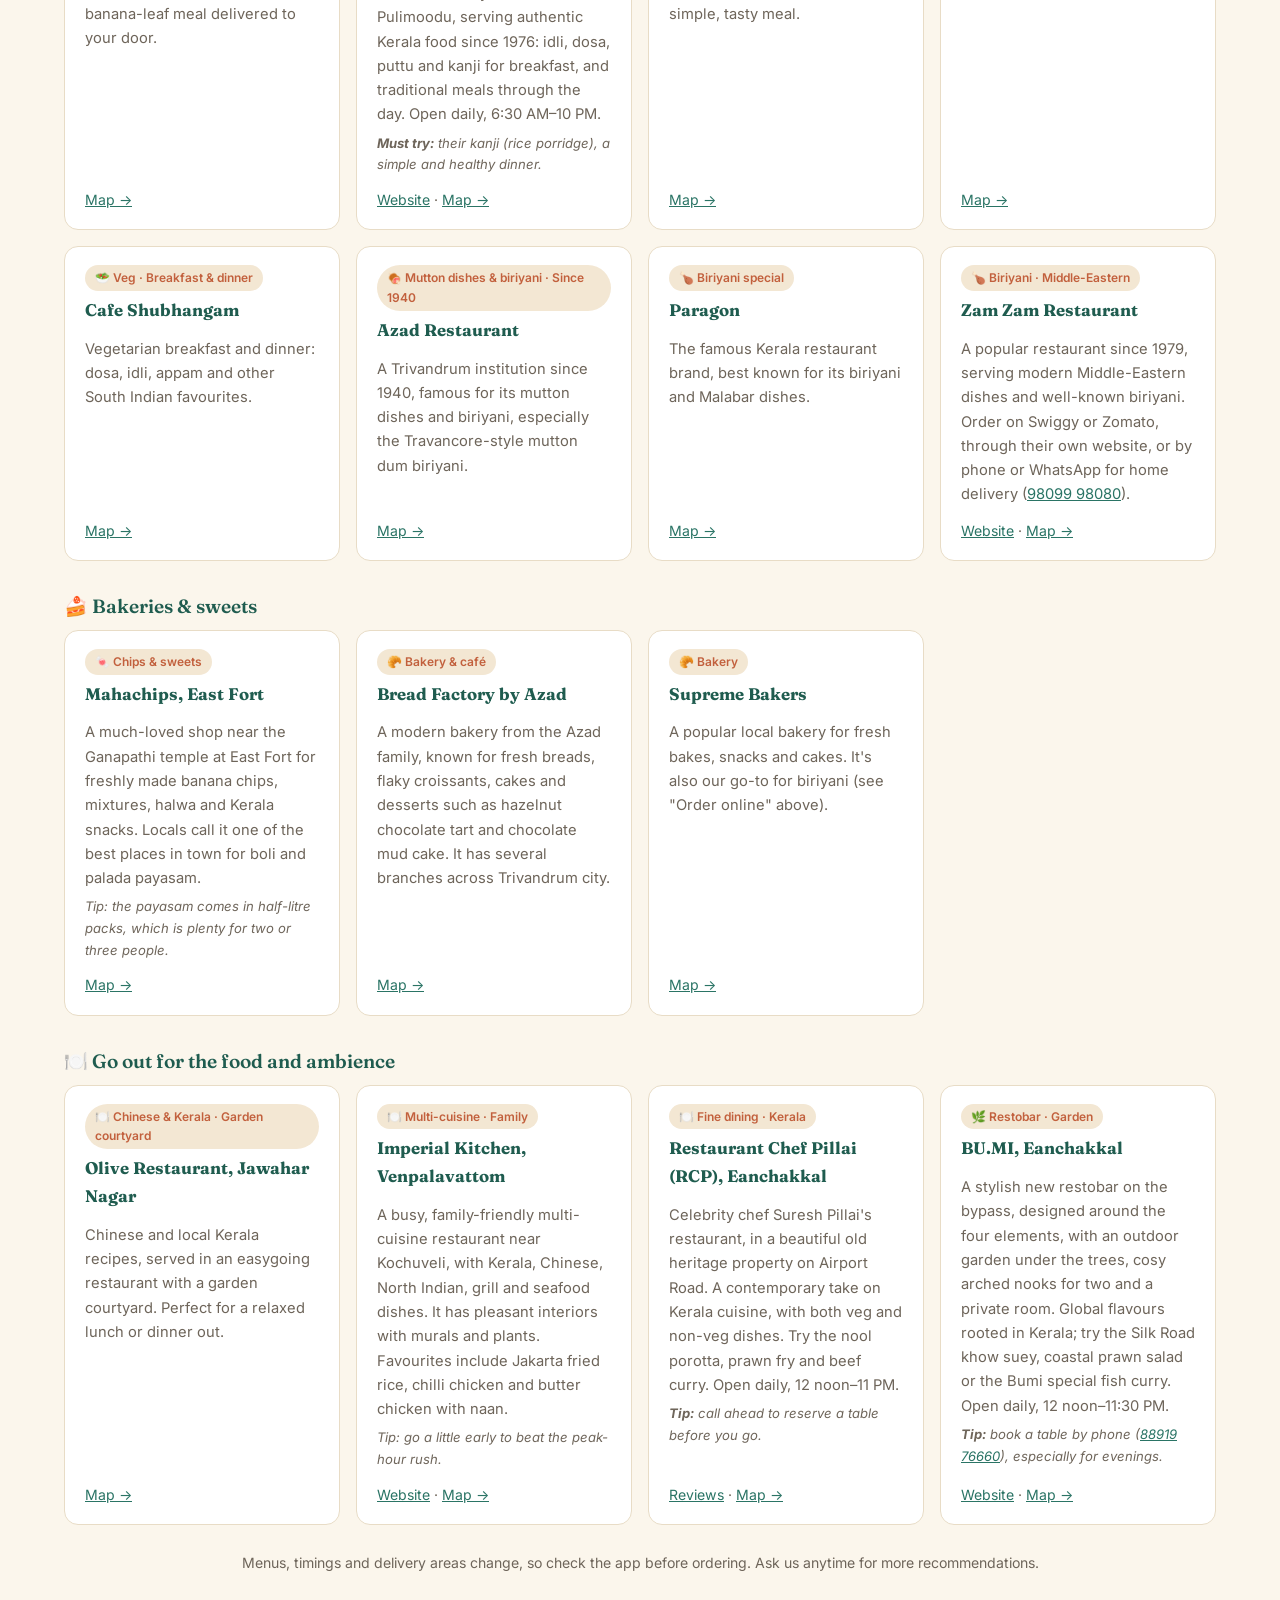
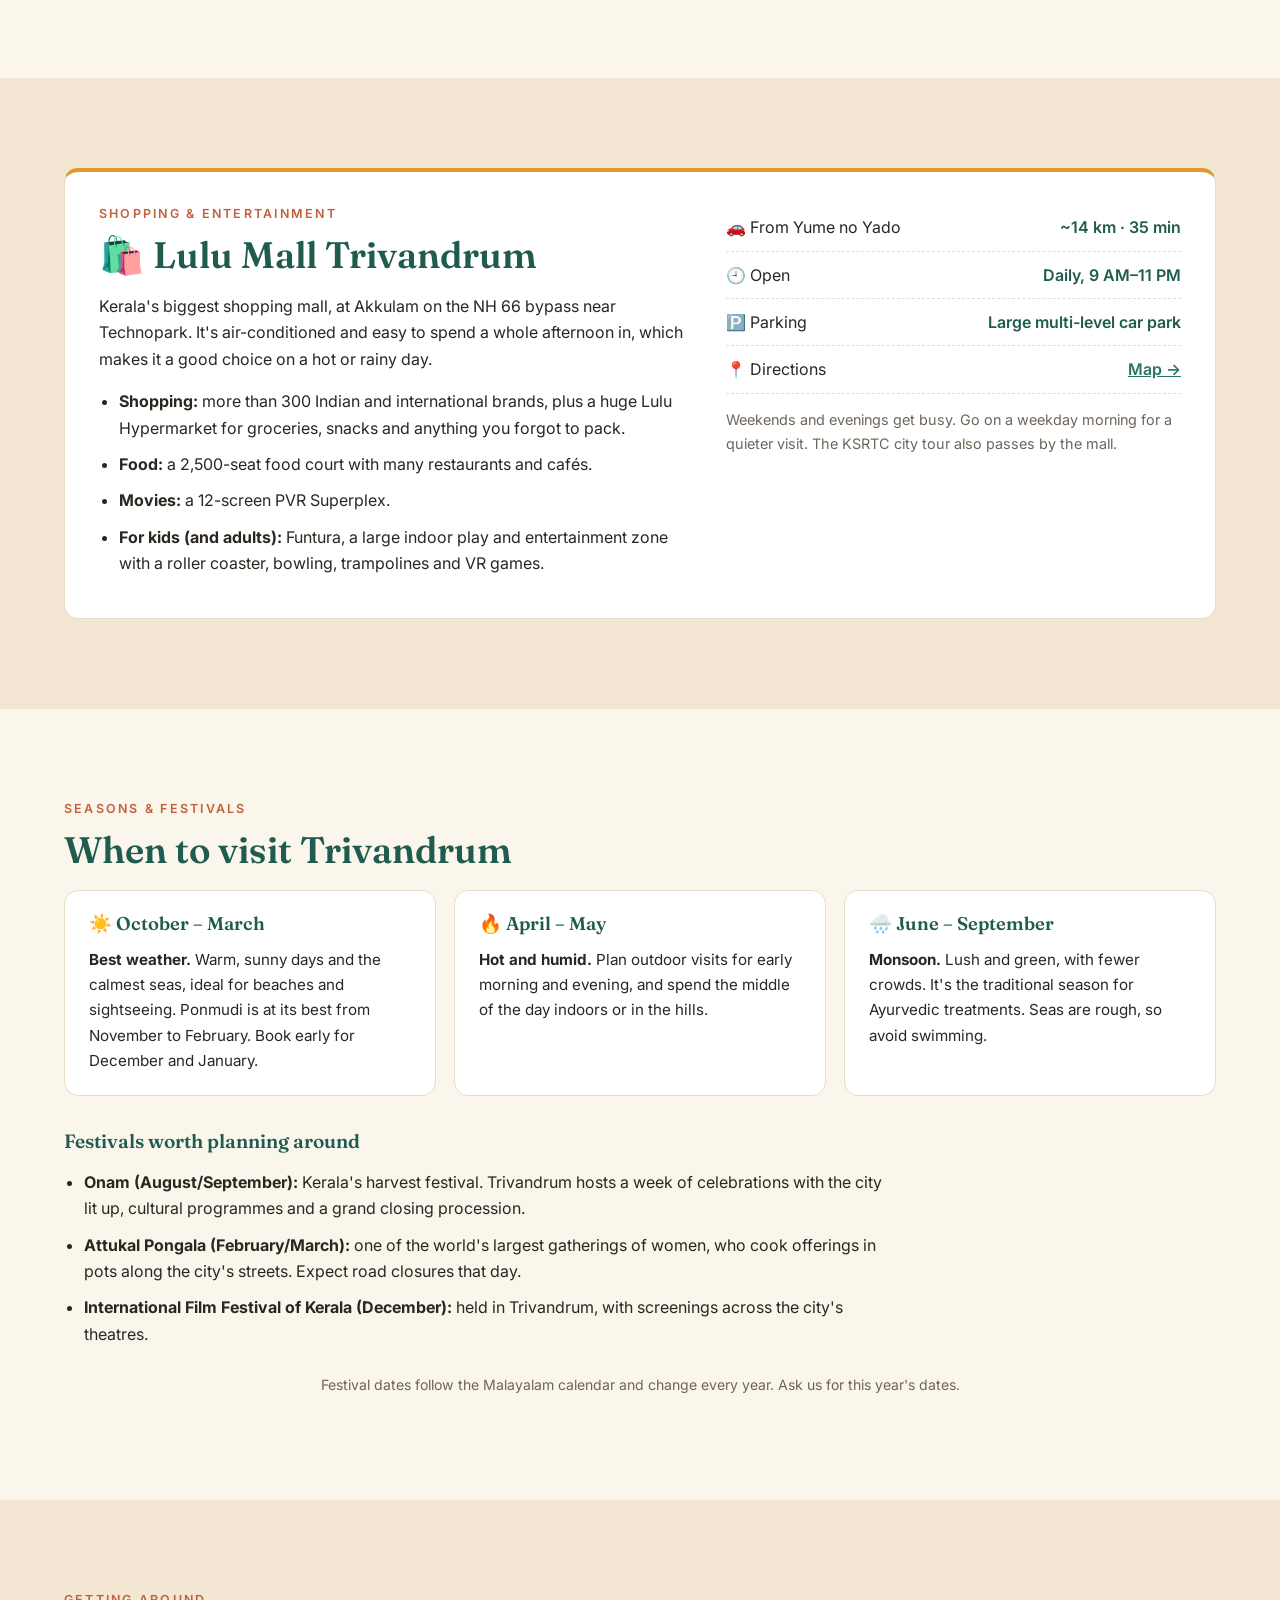
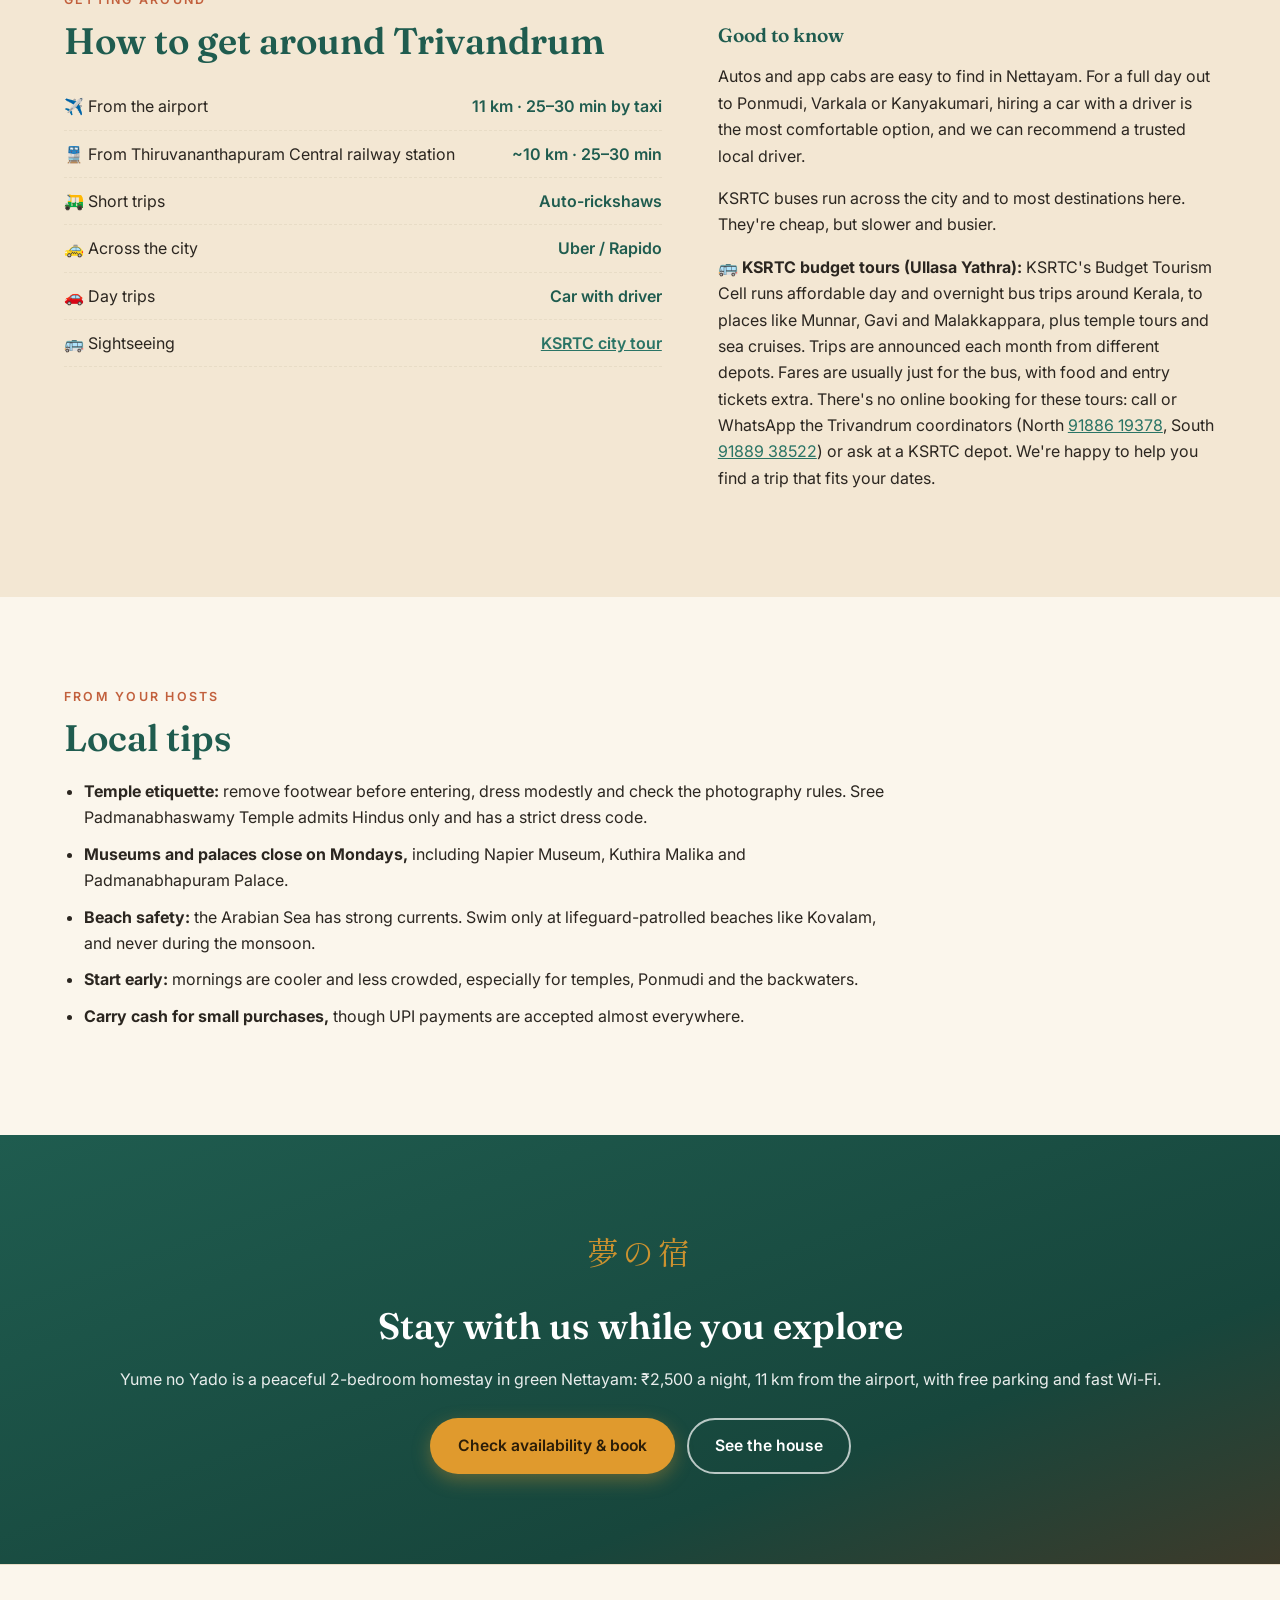
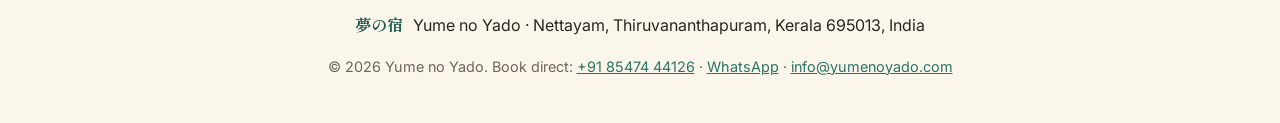
==== commit ef65df6d: "Add Zam Zam Restaurant" ====
--- a/things-to-do-in-trivandrum.html
+++ b/things-to-do-in-trivandrum.html
@@ -370,6 +370,7 @@
       <div class="food resto"><span class="resto-tag">🥗 Veg · Breakfast &amp; dinner</span><h4>Cafe Shubhangam</h4><p>Vegetarian breakfast and dinner: dosa, idli, appam and other South Indian favourites.</p><p class="resto-link"><a href="https://www.google.com/maps/search/?api=1&amp;query=Cafe%20Shubhangam%20Thiruvananthapuram" target="_blank" rel="noopener">Map →</a></p></div>
       <div class="food resto"><span class="resto-tag">🍖 Mutton dishes &amp; biriyani · Since 1940</span><h4>Azad Restaurant</h4><p>A Trivandrum institution since 1940, famous for its mutton dishes and biriyani, especially the Travancore-style mutton dum biriyani.</p><p class="resto-link"><a href="https://www.google.com/maps/search/?api=1&amp;query=Azad%20Restaurant%20Thiruvananthapuram" target="_blank" rel="noopener">Map →</a></p></div>
       <div class="food resto"><span class="resto-tag">🍗 Biriyani special</span><h4>Paragon</h4><p>The famous Kerala restaurant brand, best known for its biriyani and Malabar dishes.</p><p class="resto-link"><a href="https://www.google.com/maps/search/?api=1&amp;query=Paragon%20Restaurant%20Thiruvananthapuram" target="_blank" rel="noopener">Map →</a></p></div>
+      <div class="food resto"><span class="resto-tag">🍗 Biriyani · Middle-Eastern</span><h4>Zam Zam Restaurant</h4><p>A popular restaurant since 1979, serving modern Middle-Eastern dishes and well-known biriyani. Order on Swiggy or Zomato, through their own website, or by phone or WhatsApp for home delivery (<a href="tel:+919809998080">98099 98080</a>).</p><p class="resto-link"><a href="https://www.zamzamrestaurants.com/" target="_blank" rel="noopener">Website</a> · <a href="https://www.google.com/maps/search/?api=1&amp;query=Zam%20Zam%20Restaurant%20Thiruvananthapuram" target="_blank" rel="noopener">Map →</a></p></div>
   </div>
   <h3 class="sub-h">🍰 Bakeries &amp; sweets</h3>
   <div class="food-grid">
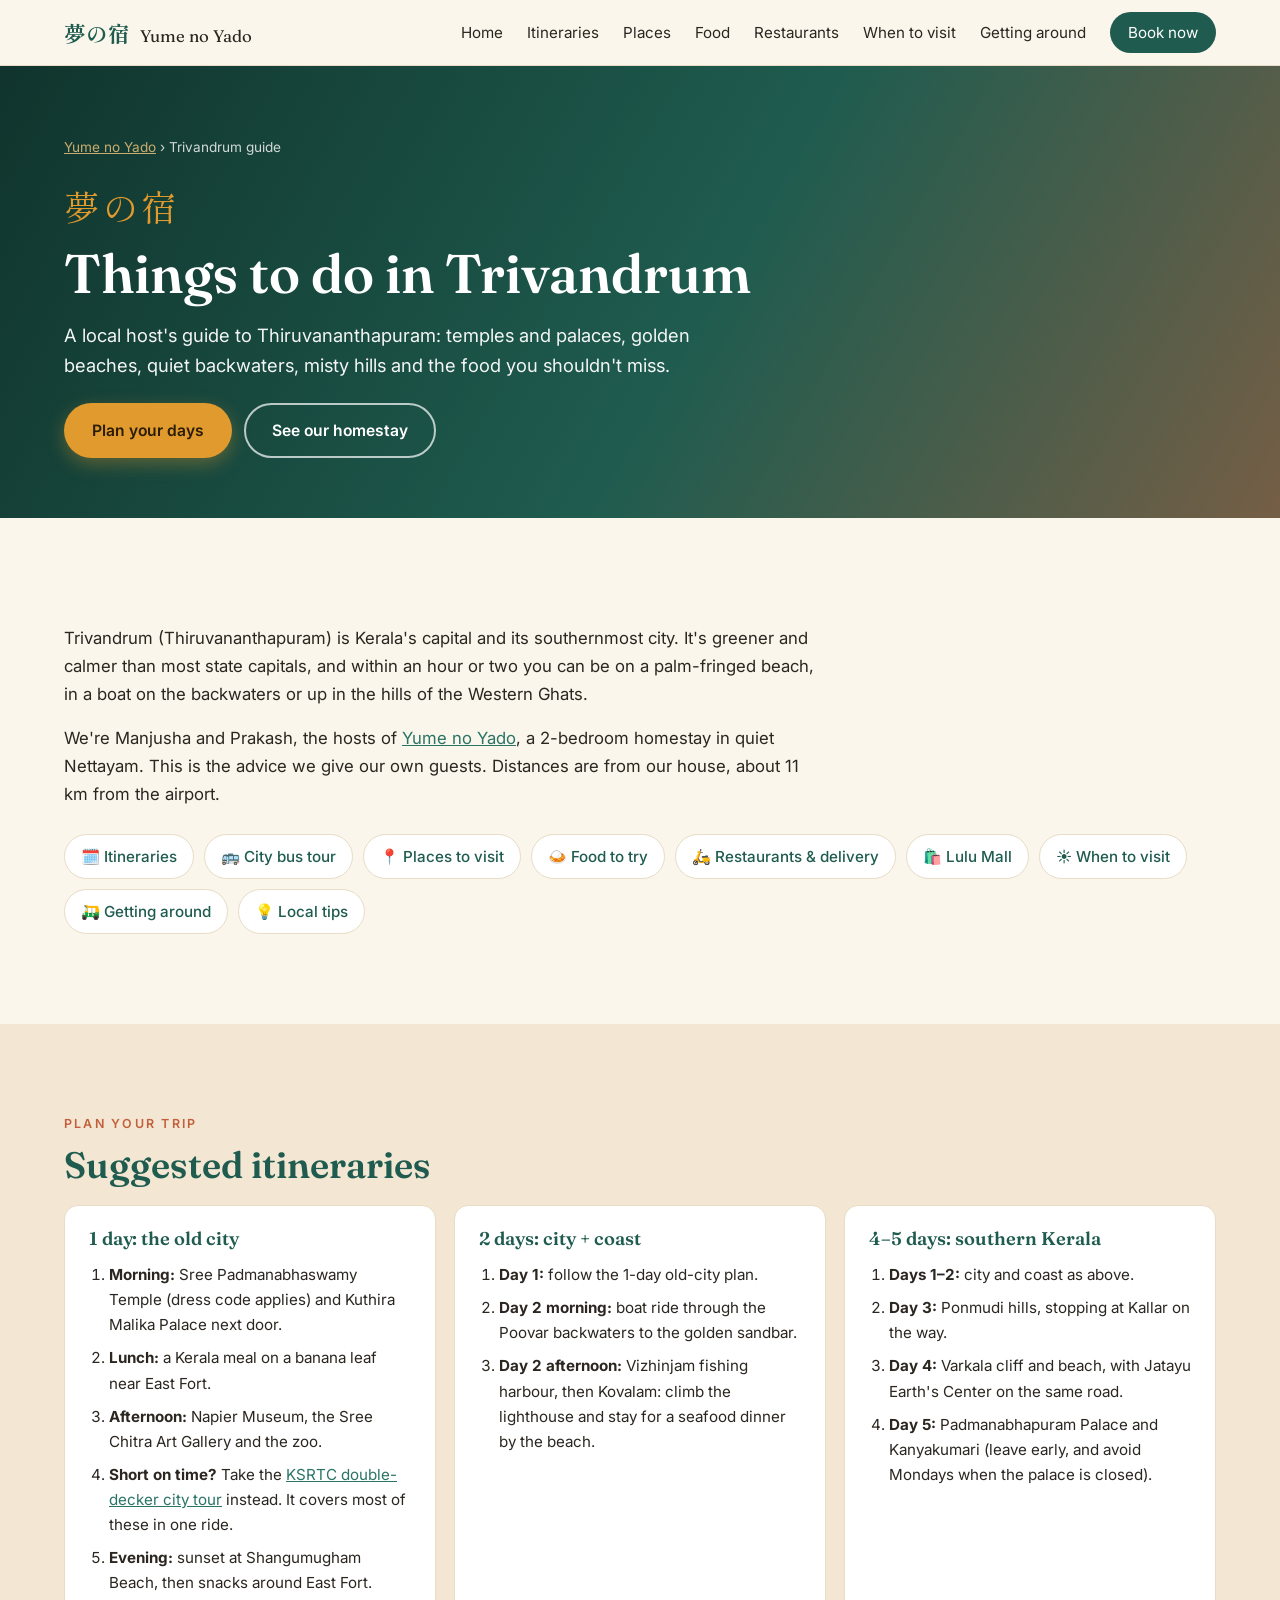
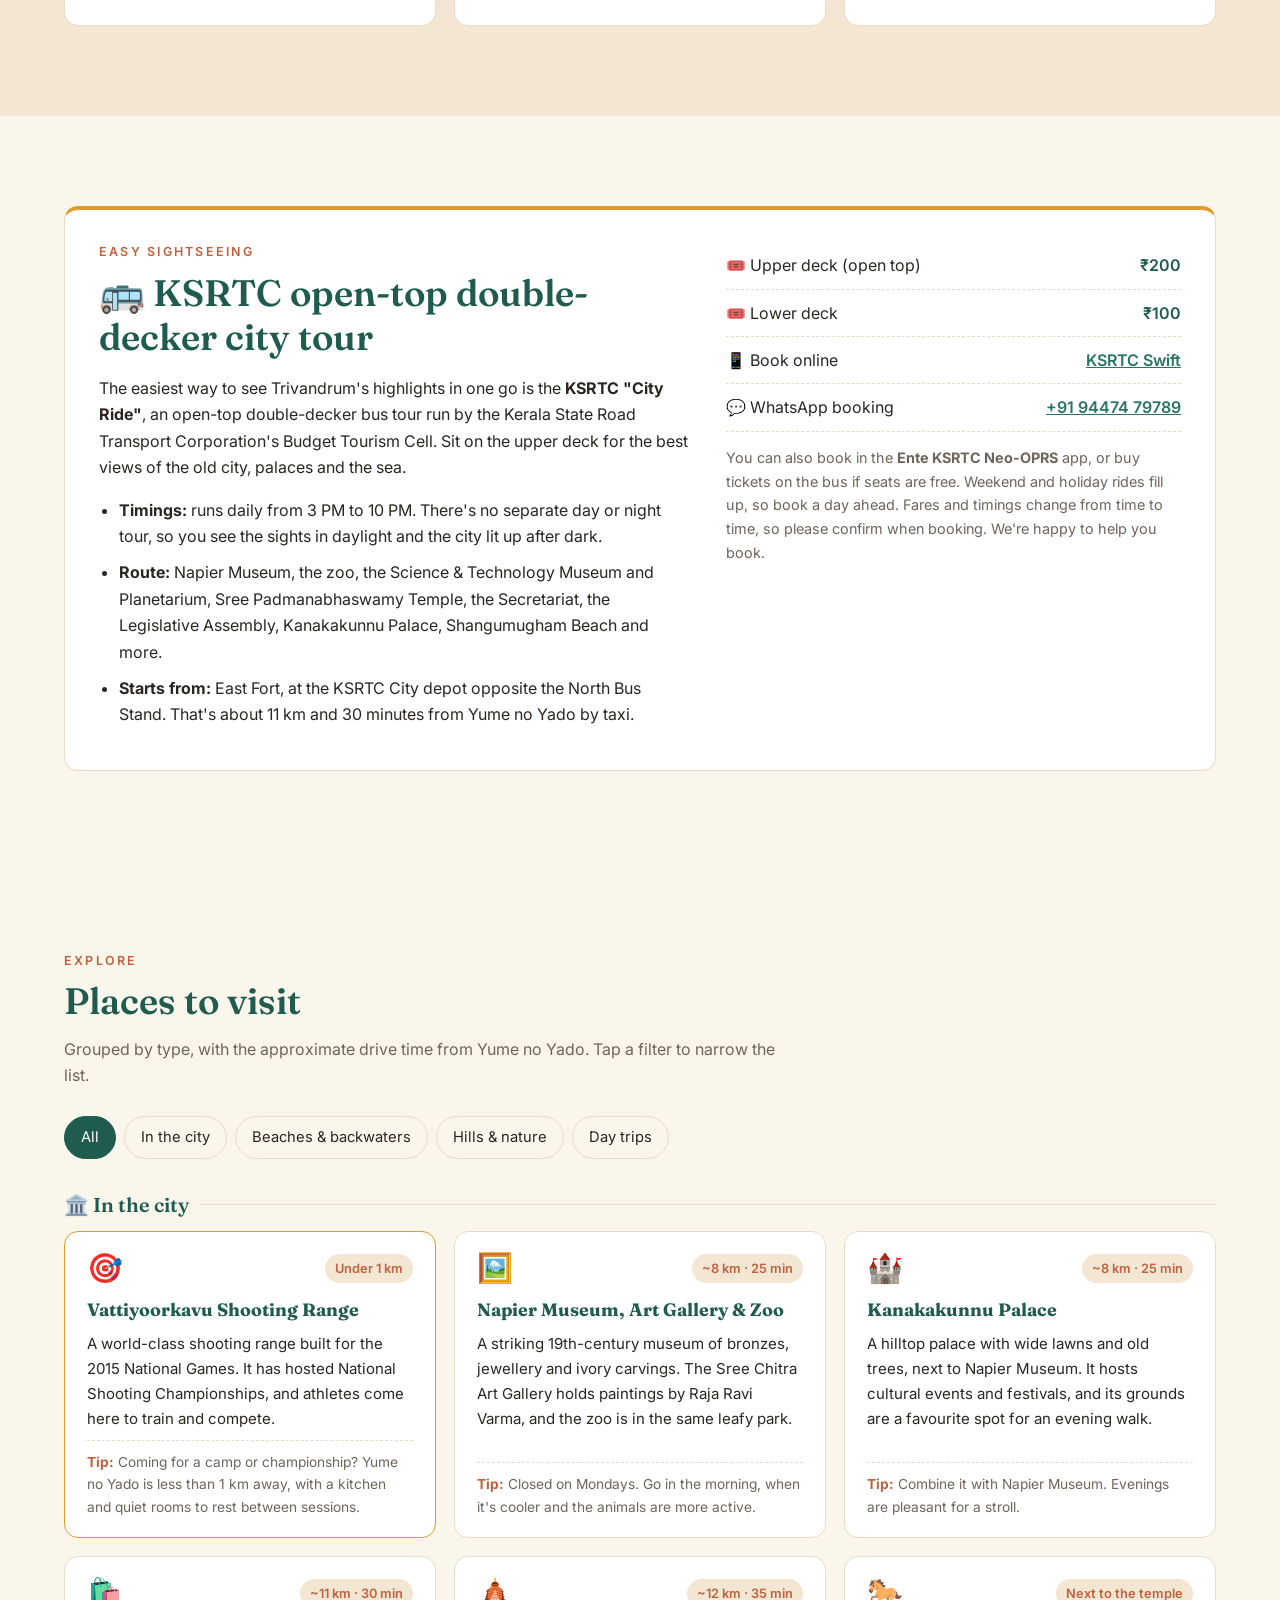
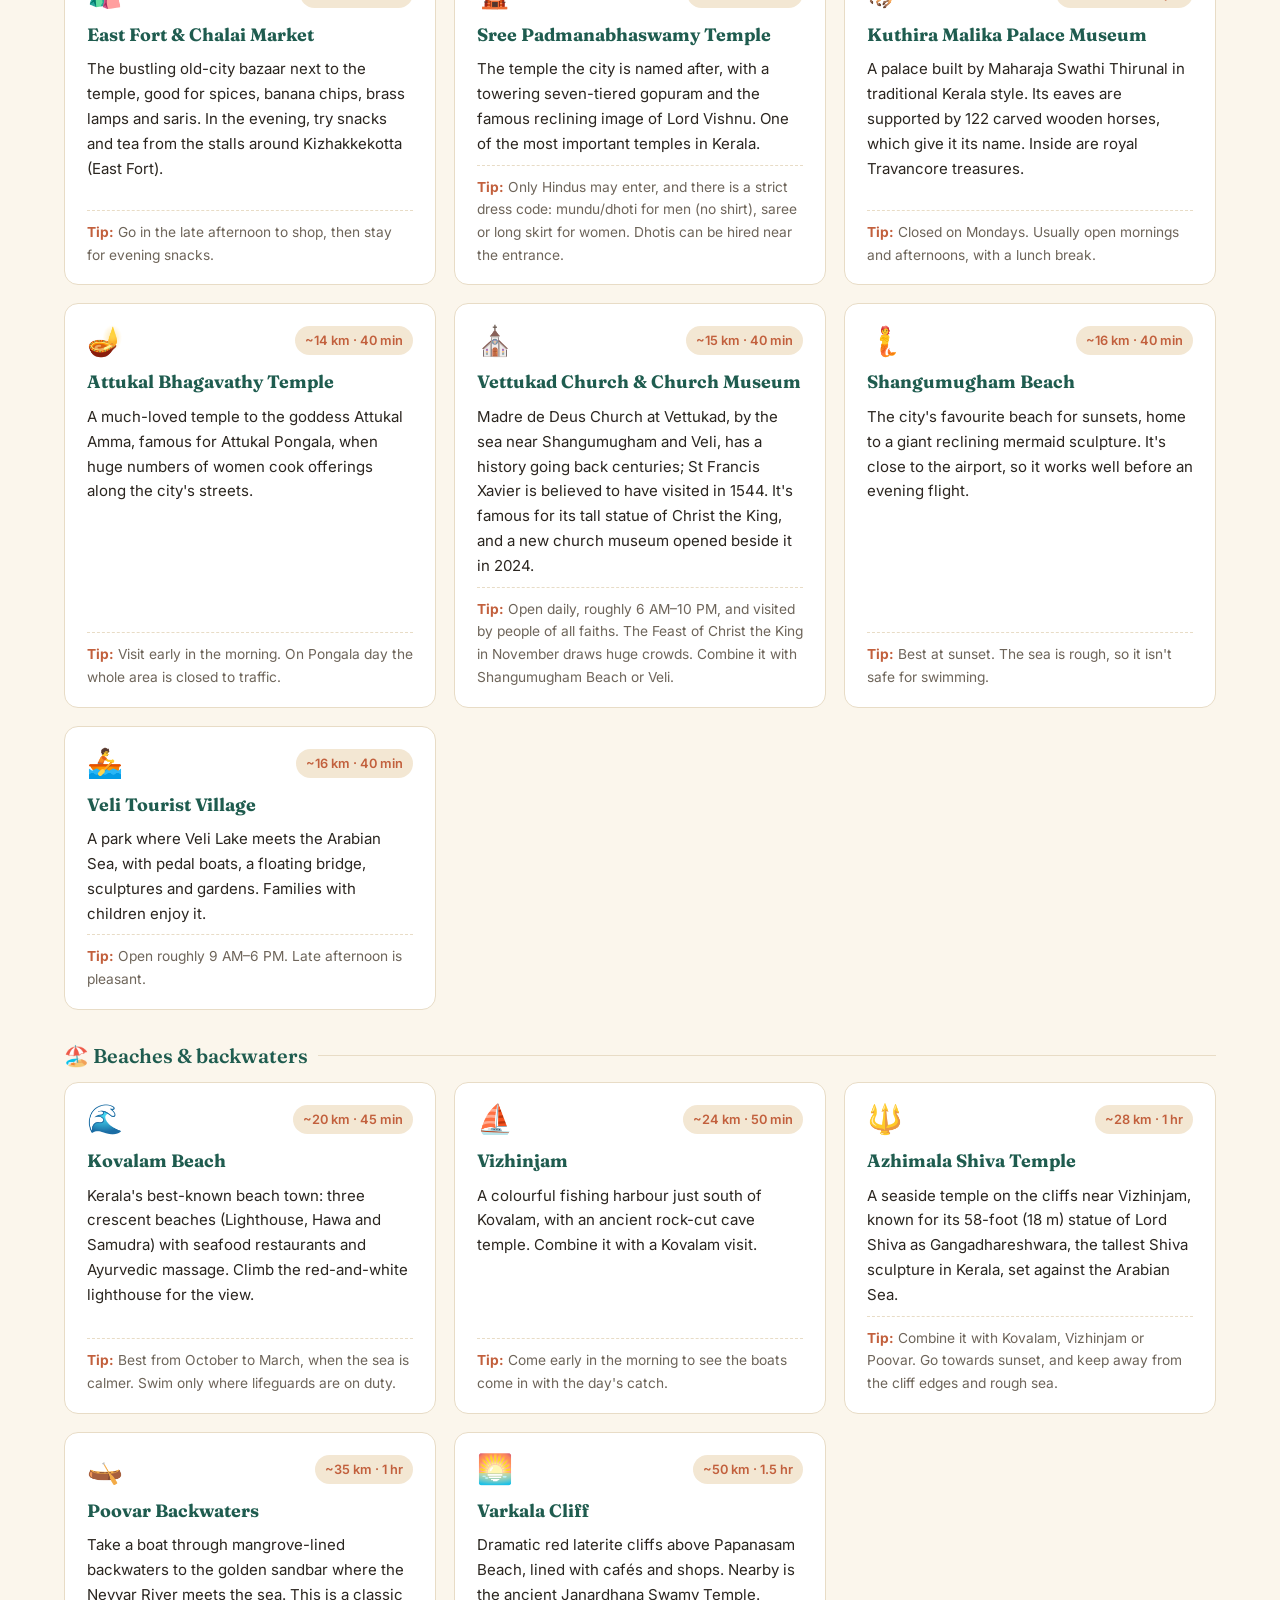
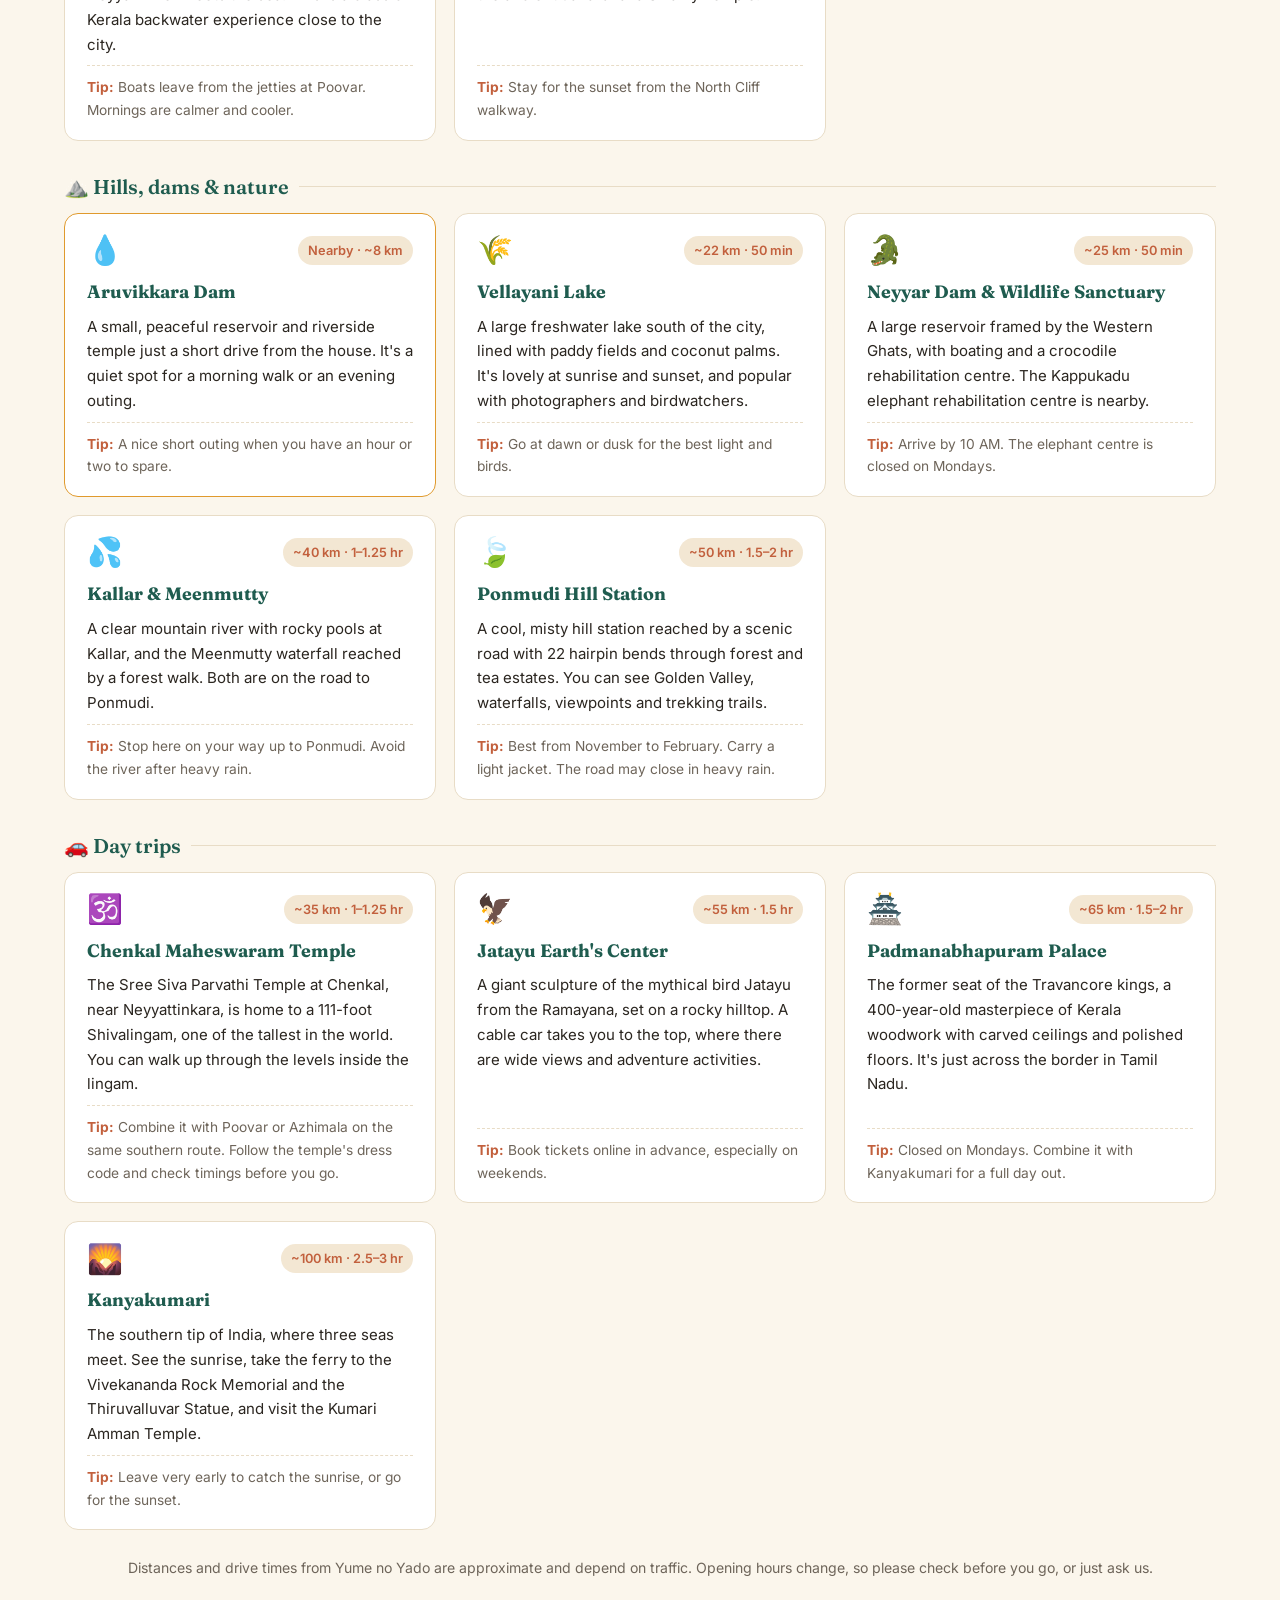
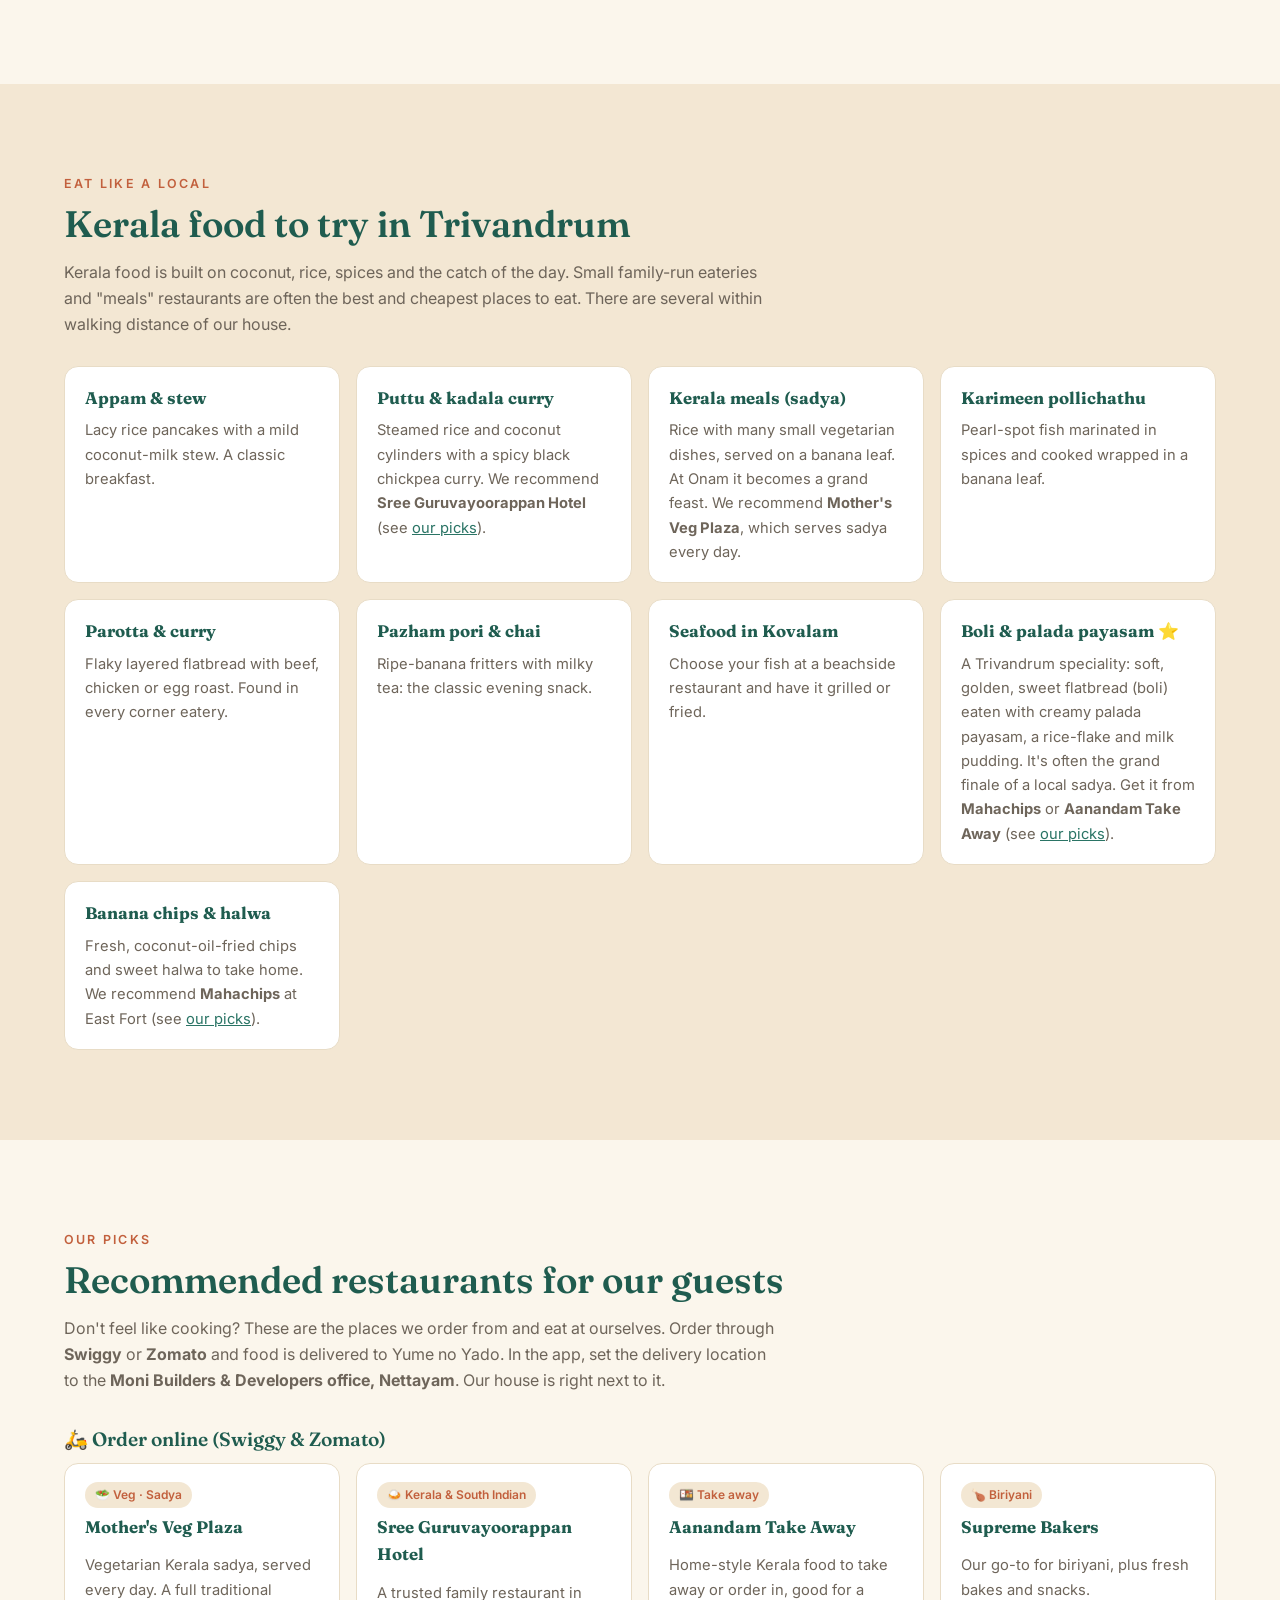
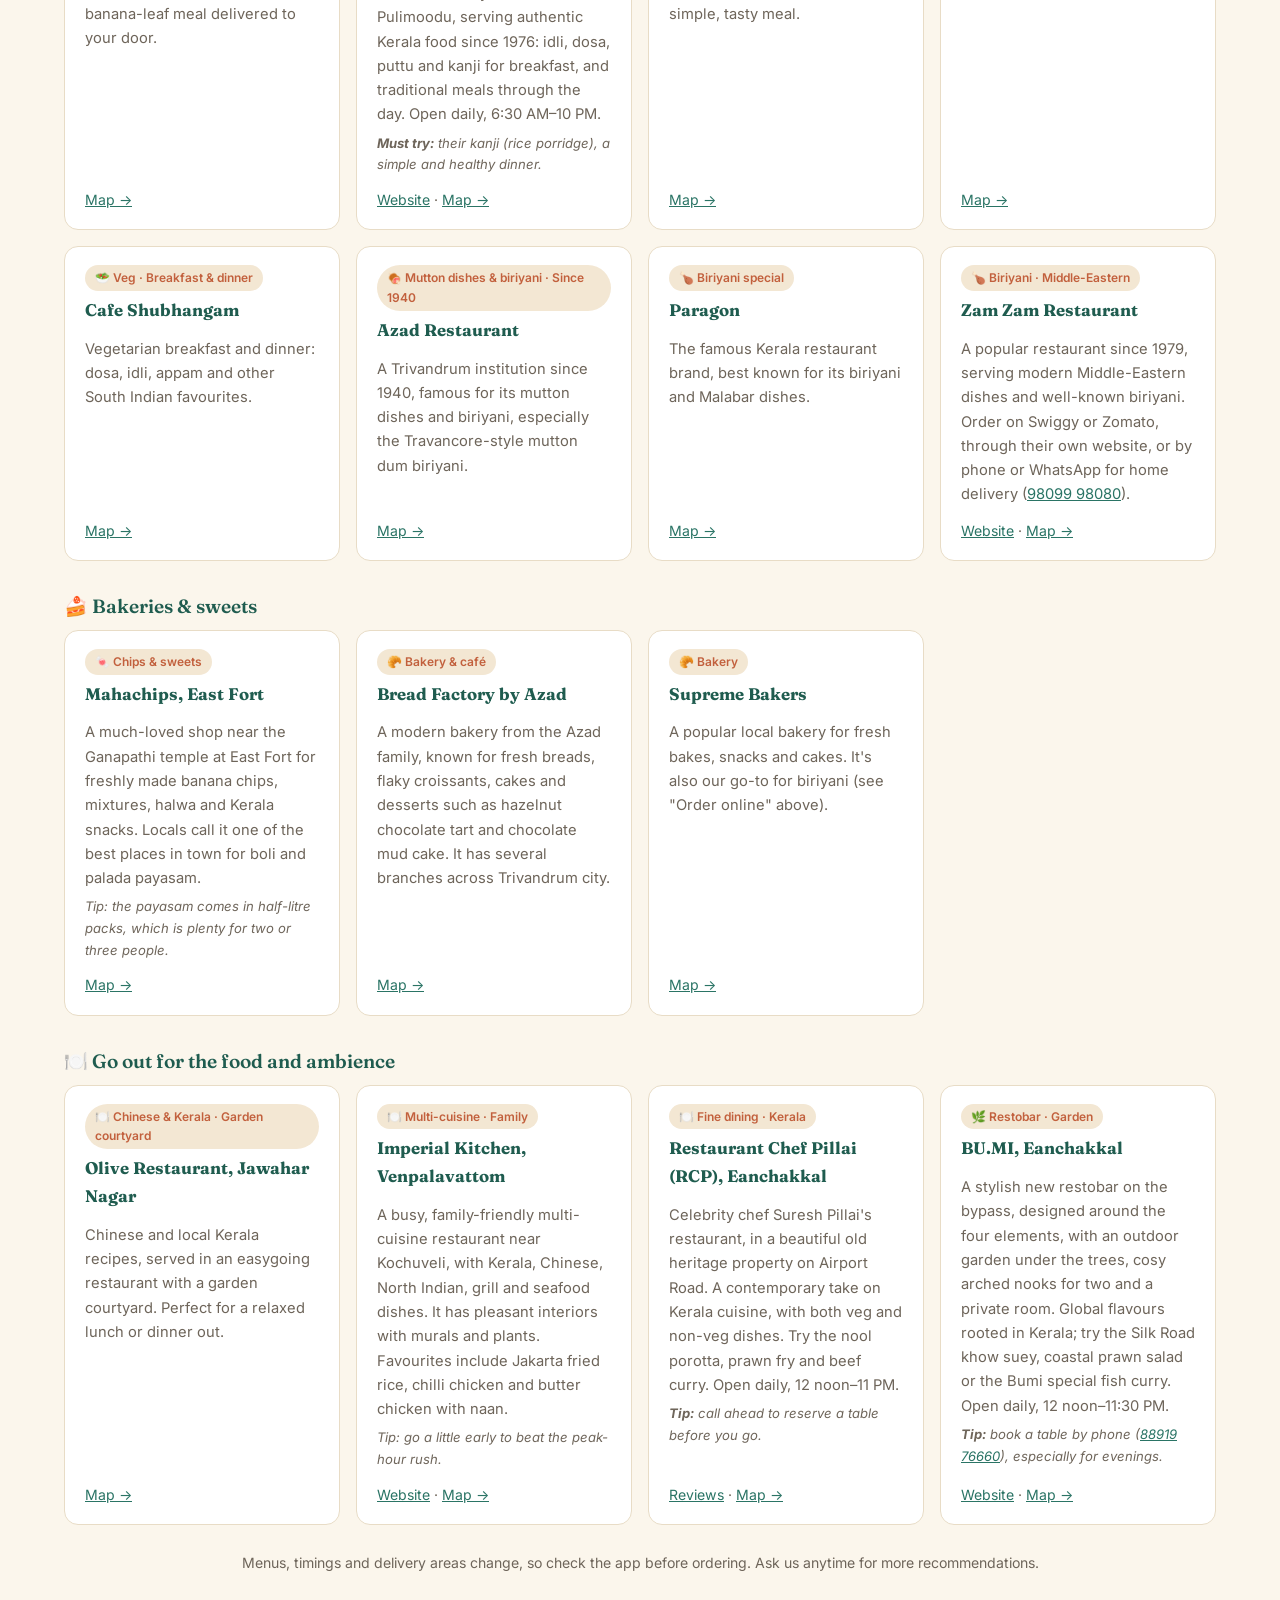
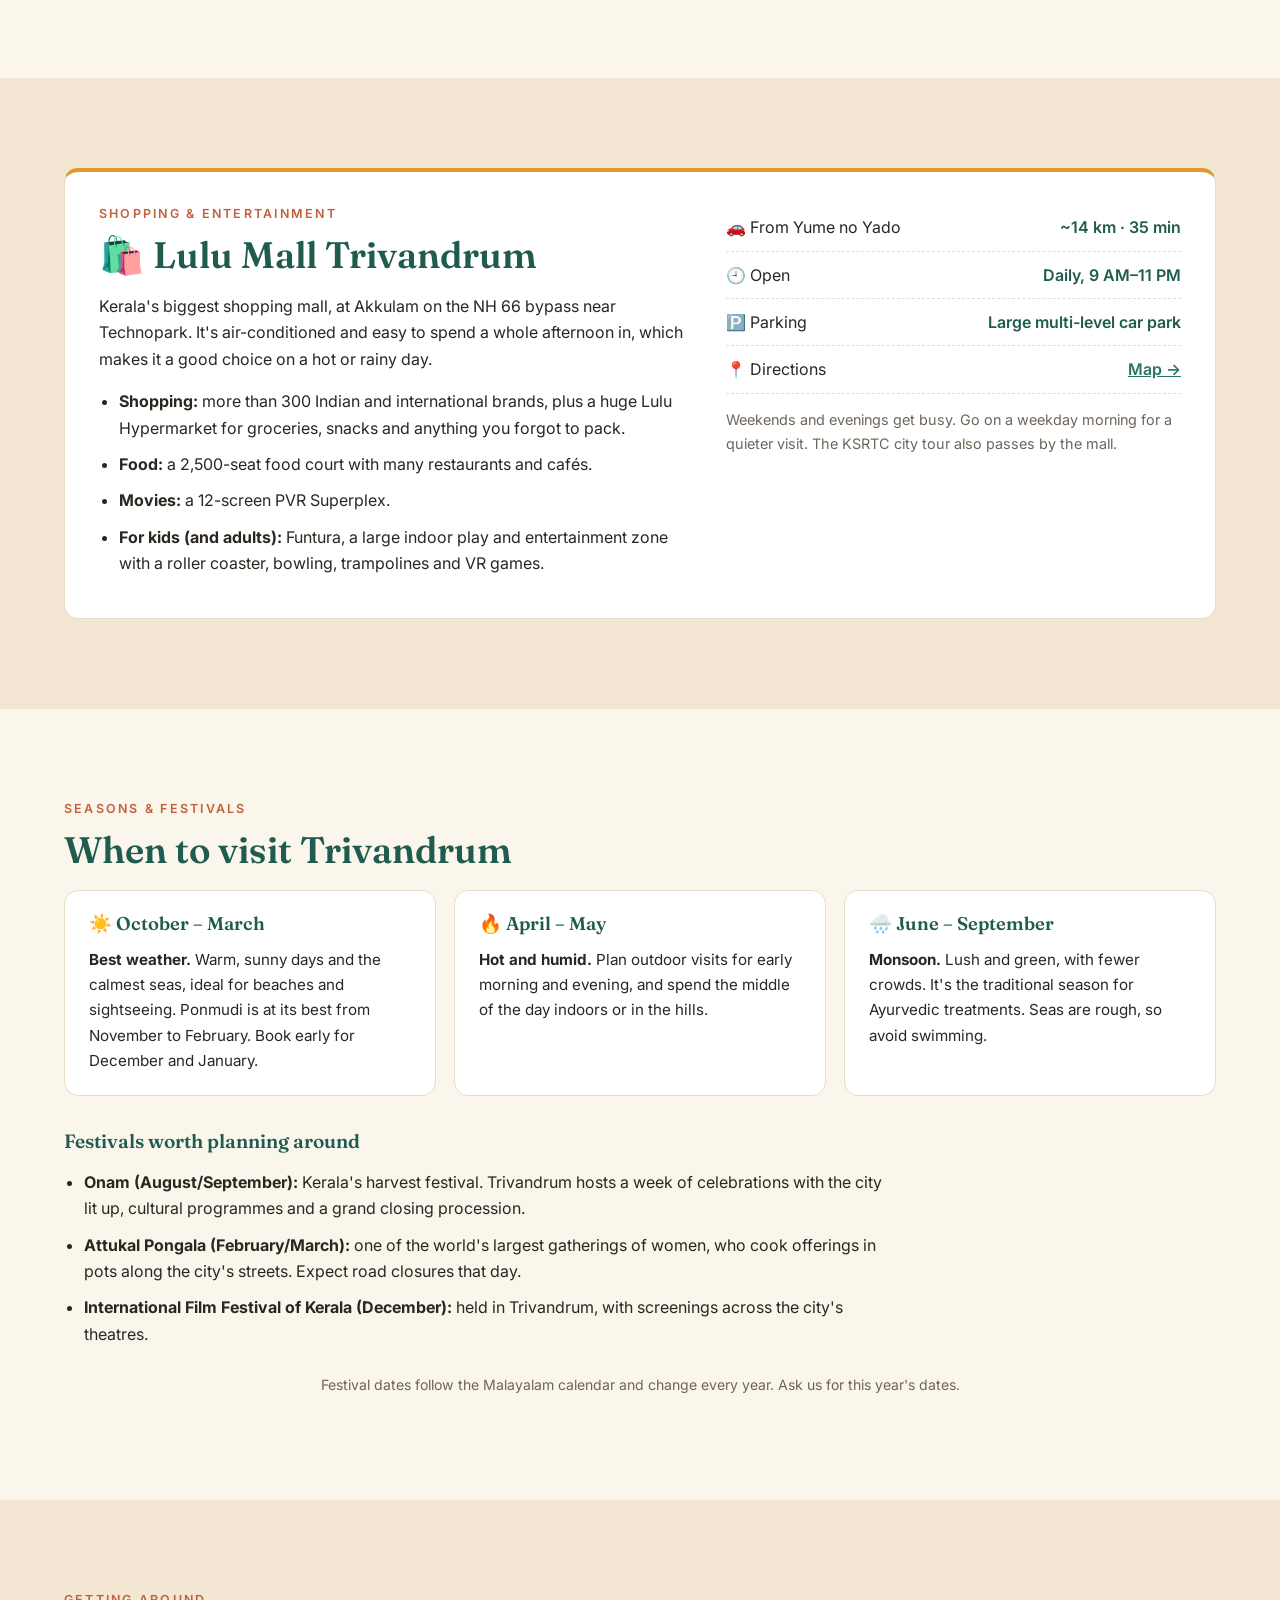
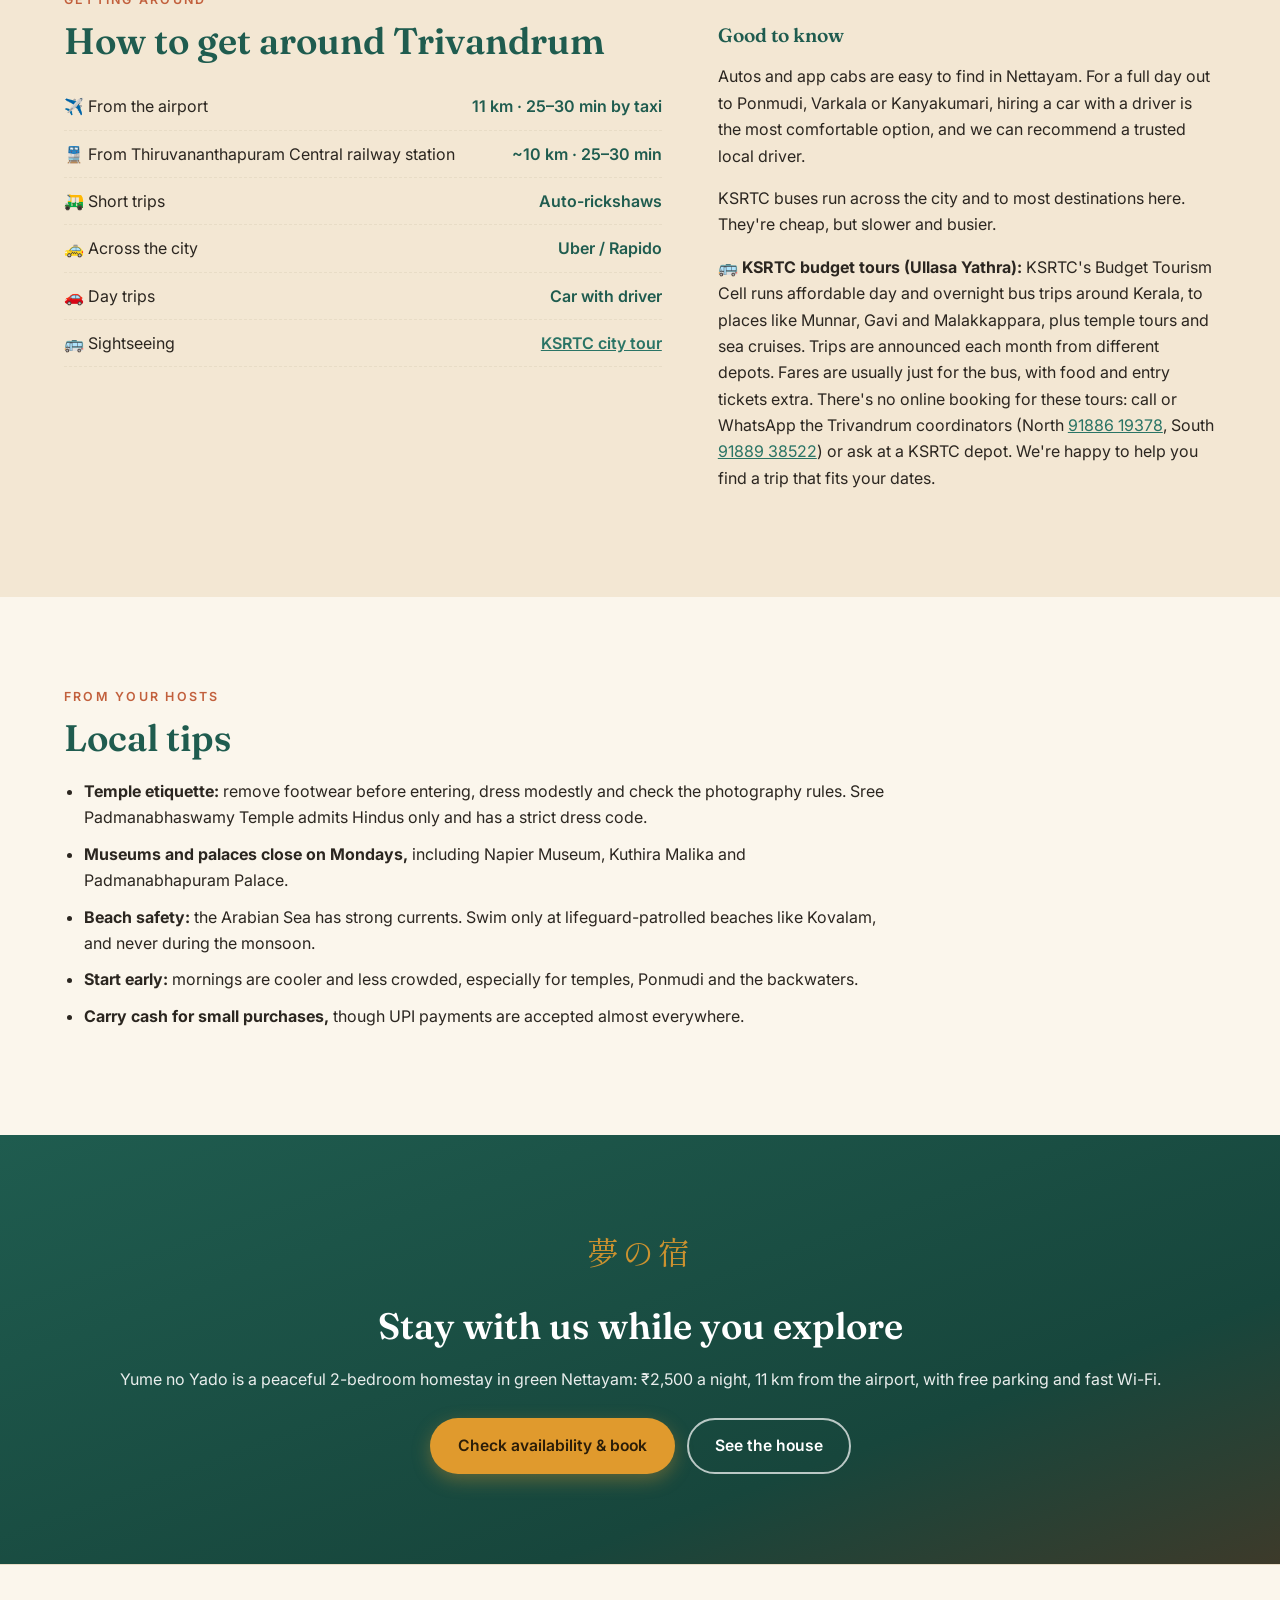
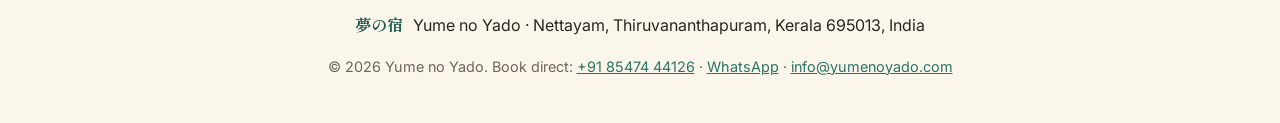
==== commit 8484d9e2: "Delivery: use Moni Builders landmark" ====
--- a/things-to-do-in-trivandrum.html
+++ b/things-to-do-in-trivandrum.html
@@ -360,7 +360,7 @@
 <section id="restaurants" class="section">
   <p class="eyebrow">Our picks</p>
   <h2>Recommended restaurants for our guests</h2>
-  <p class="intro">Don't feel like cooking? These are the places we order from and eat at ourselves. Order through <b>Swiggy</b> or <b>Zomato</b> and food is delivered to Yume no Yado. Just enter the house address in the app.</p>
+  <p class="intro">Don't feel like cooking? These are the places we order from and eat at ourselves. Order through <b>Swiggy</b> or <b>Zomato</b> and food is delivered to Yume no Yado. In the app, set the delivery location to the <b>Moni Builders &amp; Developers office, Nettayam</b>. Our house is right next to it.</p>
   <h3 class="sub-h">🛵 Order online (Swiggy &amp; Zomato)</h3>
   <div class="food-grid">
       <div class="food resto"><span class="resto-tag">🥗 Veg · Sadya</span><h4>Mother's Veg Plaza</h4><p>Vegetarian Kerala sadya, served every day. A full traditional banana-leaf meal delivered to your door.</p><p class="resto-link"><a href="https://www.google.com/maps/search/?api=1&amp;query=Mothers%20Veg%20Plaza%20Thiruvananthapuram" target="_blank" rel="noopener">Map →</a></p></div>
